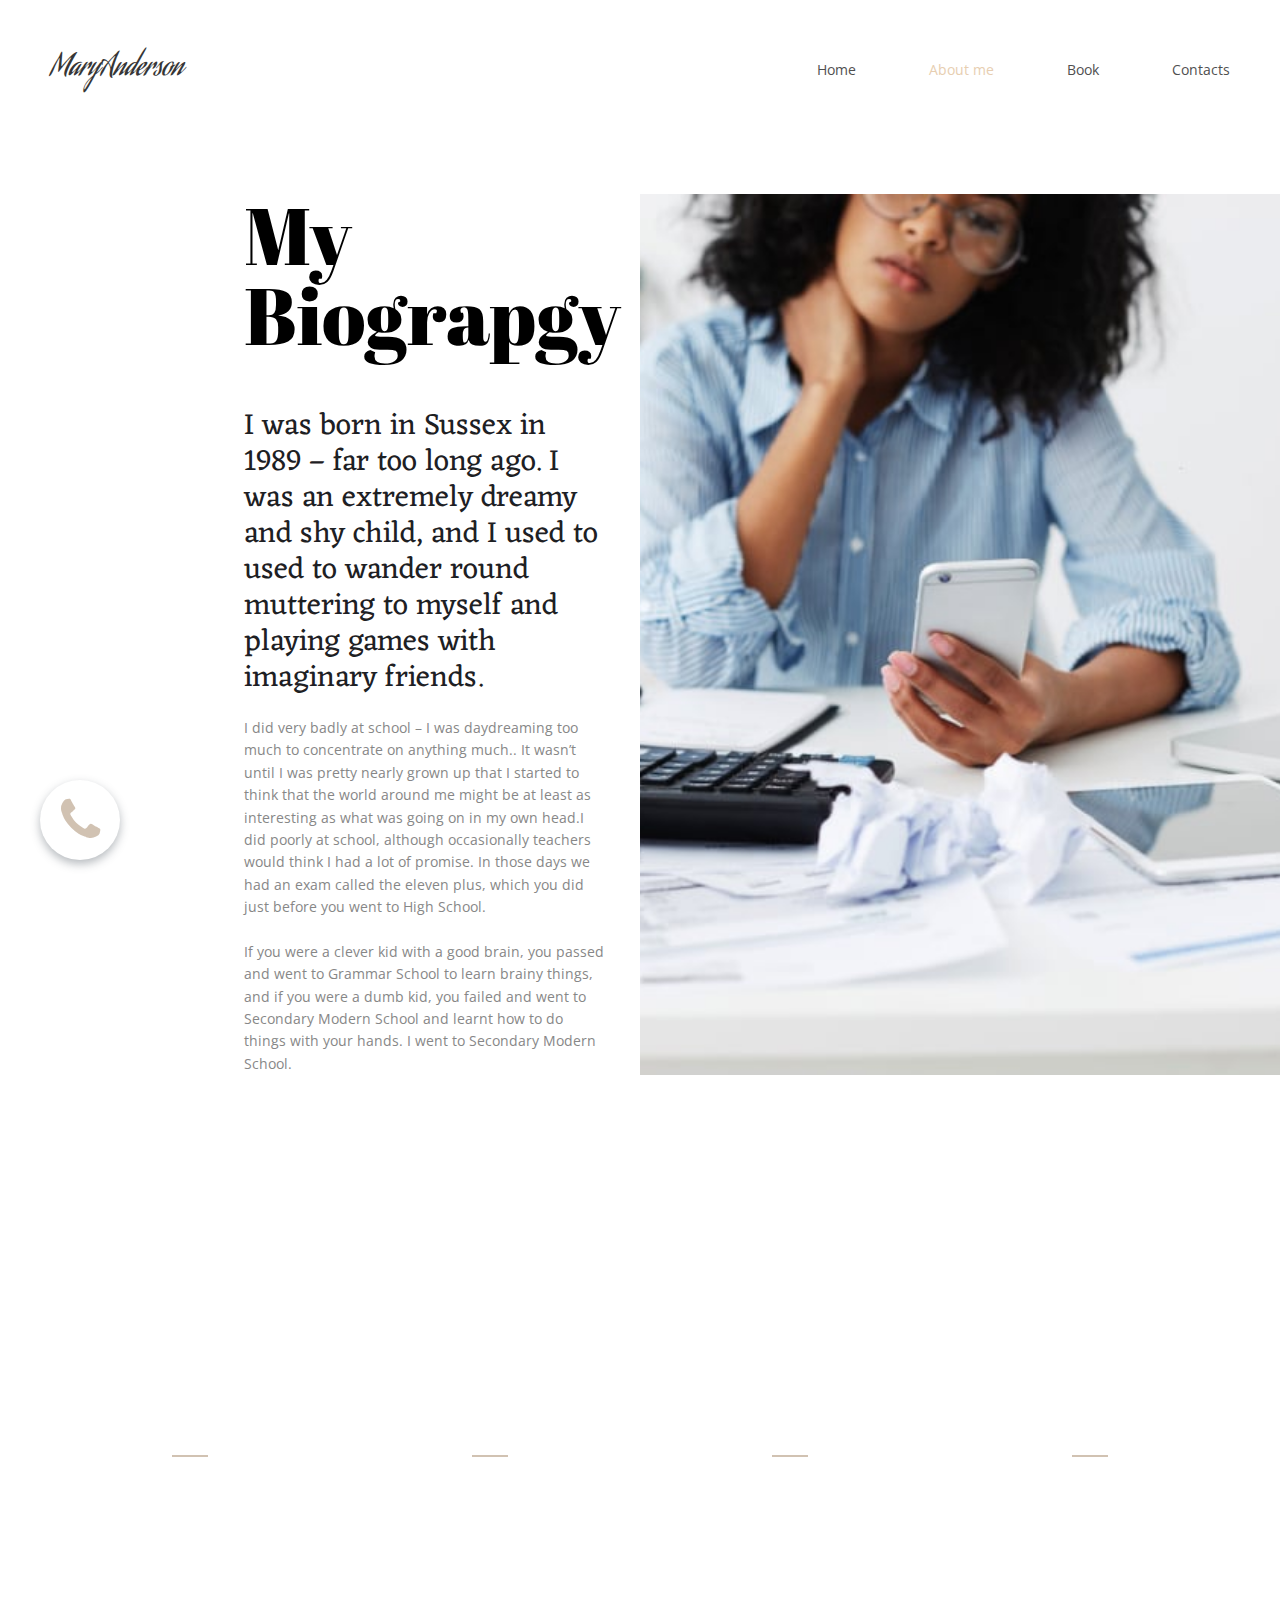
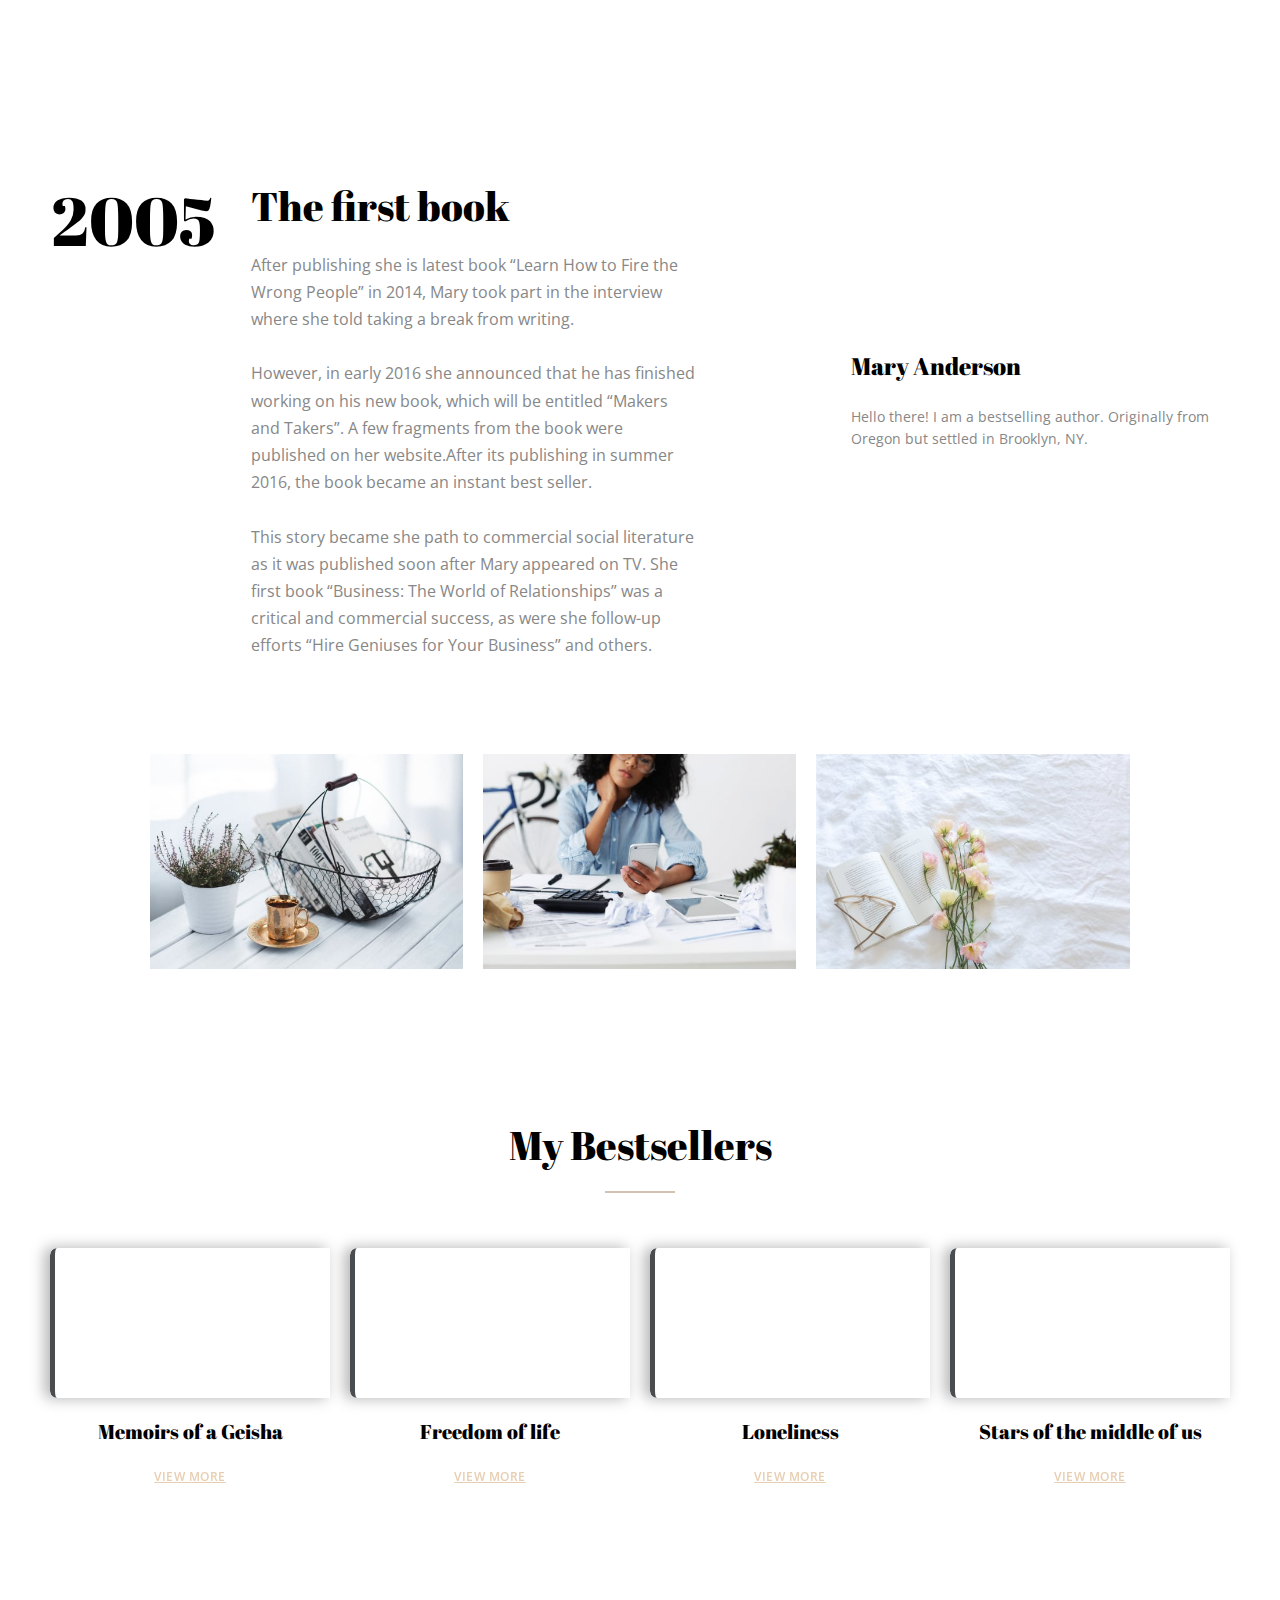
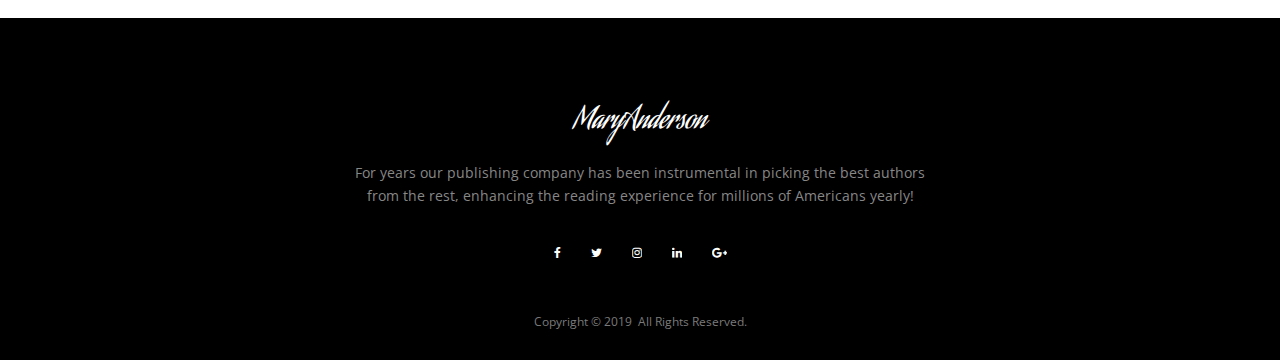
==== about-me.html @ b08235ab "chore: first commit" ====
<!DOCTYPE html>
<html lang="en" data-ng-app="website">

<head>


    <meta charset="utf-8">
    <title>About me</title>
    <link rel="SHORTCUT ICON" href="assets/images/favicon.ico" type="image/vnd.microsoft.icon">


    <link rel="canonical" href="https://template65305.motopreview.com/about-me/">
    <meta property="og:title" content="About me">
    <meta property="og:url" content="https://template65305.motopreview.com/about-me/">
    <meta property="og:type" content="website">
    <meta http-equiv="X-UA-Compatible" content="IE=Edge">
    <meta name="viewport" content="width=device-width, initial-scale=1.0">




    <link rel="preload" as="font" type="font/woff2" crossorigin href="assets/fonts/fontawesome-webfont.woff2?v=4.7.0">
    <link rel=" stylesheet " href="assets/css/assets.min.css ">
    <style>
        @import url(assets/css/css.css);
    </style>
    <link rel="stylesheet " href="assets/css/styles.css " id="moto-website-style ">










</head>

<body class="moto-background moto-website_live ">






    <div class="page ">

        <header id="section-header " class="header moto-section " data-widget="section " data-container="section ">
            <div class="moto-widget moto-widget-block moto-spacing-top-auto moto-spacing-right-auto moto-spacing-bottom-auto moto-spacing-left-auto " data-widget="block " data-spacing="aaaa " style data-draggable-disabled>

                <div class="container-fluid ">
                    <div class="row ">
                        <div class="moto-cell col-sm-12 " data-container="container ">

                            <div data-widget-id="wid_1514903983_ksogje6xp " class="moto-widget moto-widget-spacer moto-preset-default moto-spacing-top-small moto-spacing-right-auto moto-spacing-bottom-auto moto-spacing-left-auto " data-widget="spacer
        " data-preset="default " data-spacing="saaa " data-visible-on="mobile-v ">
                                <div class="moto-widget-spacer-block " style="height:10px "></div>
                            </div>
                            <div class="moto-widget moto-widget-container moto-container_header_5a4b99577 " data-widget="container " data-container="container " data-css-name="moto-container_header_5a4b99577 " data-moto-sticky="{ } ">


                                <div class="moto-widget moto-widget-row row-fixed moto-justify-content_center moto-spacing-top-small moto-spacing-right-auto moto-spacing-bottom-small moto-spacing-left-auto " data-grid-type="sm " data-widget="row
        " data-spacing="sasa " style data-draggable-disabled>

                                    <div class="container-fluid ">
                                        <div class="row " data-container="container ">


                                            <div class="moto-widget moto-widget-row__column moto-cell col-sm-3 moto-spacing-top-auto moto-spacing-right-auto moto-spacing-bottom-auto moto-spacing-left-auto " style data-widget="row.column
        " data-container="container " data-spacing="aaaa ">

                                                <div class="moto-widget moto-widget-text moto-preset-default moto-spacing-top-auto moto-spacing-right-auto moto-spacing-bottom-auto moto-spacing-left-auto " data-widget="text " data-preset="default
        " data-spacing="aaaa " data-animation data-draggable-disabled>
                                                    <div class="moto-widget-text-content moto-widget-text-editable ">
                                                        <p class="moto-text_system_1 "><a href="index.html " data-action="page " data-id="1 " class="moto-link ">MaryAnderson</a></p>
                                                    </div>
                                                </div>
                                            </div>
                                            <div class="moto-widget moto-widget-row__column moto-cell col-sm-9 moto-spacing-top-auto moto-spacing-right-auto moto-spacing-bottom-auto moto-spacing-left-auto " style data-widget="row.column
        " data-container="container " data-spacing="aaaa ">

                                                <div data-widget-id="wid_1514887620_1k9qmtarx " class="moto-widget moto-widget-menu moto-preset-default moto-align-right moto-align-center_mobile-h moto-spacing-top-auto moto-spacing-right-auto moto-spacing-bottom-auto
        moto-spacing-left-auto " data-preset="default " data-widget="menu ">
                                                    <a href="# " class="moto-widget-menu-toggle-btn "><i class="moto-widget-menu-toggle-btn-icon fa fa-bars "></i></a>
                                                    <ul class="moto-widget-menu-list moto-widget-menu-list_horizontal ">
                                                        <li class="moto-widget-menu-item ">
                                                            <a href="index.html " data-action="page " class="moto-widget-menu-link moto-widget-menu-link-level-1 moto-link ">Home</a>
                                                        </li>
                                                        <li class="moto-widget-menu-item moto-widget-menu-item-has-submenu ">
                                                            <a href="about-me.html " data-action="page " class="moto-widget-menu-link moto-widget-menu-link-level-1 moto-widget-menu-link-submenu moto-widget-menu-link-active moto-link
        ">About me<span class="fa moto-widget-menu-link-arrow "></span></a>
                                                        </li>
                                                        <li class="moto-widget-menu-item ">
                                                            <a href="book.html " data-action="page " class="moto-widget-menu-link moto-widget-menu-link-level-1 moto-link ">Book</a>
                                                        </li>
                                                        <li class="moto-widget-menu-item ">
                                                            <a href="contacts.html " data-action="page " class="moto-widget-menu-link moto-widget-menu-link-level-1 moto-link ">Contacts</a>
                                                        </li>
                                                    </ul>
                                                </div>
                                            </div>



                                        </div>
                                    </div>
                                </div>
                            </div>
                            <div data-widget-id="wid_1514918914_13rs9fc9o " class="moto-widget moto-widget-spacer moto-preset-default moto-spacing-top-small moto-spacing-right-auto moto-spacing-bottom-auto moto-spacing-left-auto " data-widget="spacer
        " data-preset="default " data-spacing="saaa " data-visible-on="mobile-v ">
                                <div class="moto-widget-spacer-block " style="height:10px "></div>
                            </div>
                        </div>
                    </div>
                </div>
            </div>
        </header>

        <section id="section-content " class="content page-10 moto-section " data-widget="section " data-container="section ">
            <div class="moto-widget moto-widget-block moto-spacing-top-medium moto-spacing-right-auto moto-spacing-bottom-large moto-spacing-left-auto " data-widget="block " data-spacing="mala " style data-bg-position="left top ">

                <div class="container-fluid ">
                    <div class="row ">
                        <div class="moto-cell col-sm-12 " data-container="container ">

                            <div class="moto-widget moto-widget-row moto-spacing-top-auto moto-spacing-right-auto moto-spacing-bottom-auto moto-spacing-left-auto " data-grid-type="sm " data-widget="row " data-spacing="aaaa " style data-bg-position="left
        top ">

                                <div class="container-fluid ">
                                    <div class="row " data-container="container ">


                                        <div class="moto-widget moto-widget-row__column moto-cell col-sm-2 moto-spacing-top-auto moto-spacing-right-auto moto-spacing-bottom-auto moto-spacing-left-auto " style data-widget="row.column
        " data-container="container " data-spacing="aaaa " data-bg-position="left top ">

                                        </div>
                                        <div class="moto-widget moto-widget-row__column moto-cell col-sm-4 moto-spacing-top-auto moto-spacing-right-auto moto-spacing-bottom-auto moto-spacing-left-auto " style data-widget="row.column
        " data-container="container " data-spacing="aaaa " data-bg-position="left top ">

                                            <div class="moto-widget moto-widget-text moto-preset-default moto-spacing-top-auto moto-spacing-right-auto moto-spacing-bottom-medium moto-spacing-left-small " data-widget="text " data-preset="default
        " data-spacing="aams " data-animation>
                                                <div class="moto-widget-text-content moto-widget-text-editable ">
                                                    <h1 class="moto-text_system_5 ">My Biograpgy</h1>
                                                </div>
                                            </div>
                                            <div class="moto-widget moto-widget-text moto-preset-default moto-spacing-top-auto moto-spacing-right-small moto-spacing-bottom-auto moto-spacing-left-small " data-widget="text " data-preset="default
        " data-spacing="asas " data-animation>
                                                <div class="moto-widget-text-content moto-widget-text-editable ">
                                                    <p class="moto-text_system_13 ">I was born in Sussex in 1989 – far too long ago. I was an extremely dreamy and shy child, and I used to used to wander round muttering to myself and playing games with imaginary friends.&nbsp;<br></p>
                                                </div>
                                            </div>
                                            <div class="moto-widget moto-widget-text moto-preset-default moto-spacing-top-small moto-spacing-right-small moto-spacing-bottom-auto moto-spacing-left-small " data-widget="text " data-preset="default
        " data-spacing="ssas " data-animation>
                                                <div class="moto-widget-text-content moto-widget-text-editable ">
                                                    <p class="moto-text_normal ">I did very badly at school – I was daydreaming too much to concentrate on anything much.. It wasn’t until I was pretty nearly grown up that I started to think that the world around me might be at least
                                                        as interesting as what was going on in my own head.I did poorly at school, although occasionally teachers would think I had a lot of promise.&nbsp;In those days we had an exam called the eleven plus,
                                                        which you did just before you went to High School.</p>
                                                    <p class="moto-text_normal "><br></p>
                                                    <p class="moto-text_normal ">If you were a clever kid with a good brain, you passed and went to Grammar School to learn brainy things, and if you were a dumb kid, you failed and went to Secondary Modern School and learnt how to
                                                        do things with your hands. I went to Secondary Modern School.<br></p>
                                                </div>
                                            </div>
                                        </div>
                                        <div class="moto-widget moto-widget-row__column moto-cell col-sm-6 moto-spacing-top-auto moto-spacing-right-auto moto-spacing-bottom-auto moto-spacing-left-auto " style="background-image:url(assets/images/mt-1302-about-img01.jpg);background-position:top;background-repeat:no-repeat;background-size:cover; "
                                            data-widget="row.column " data-container="container " data-spacing="aaaa " data-bg-image="2018/01/mt-1302-about-img01.jpg " data-bg-position="top ">

                                            <div data-widget-id="wid_1514904857_fjcwfet4a " class="moto-widget moto-widget-spacer moto-preset-default moto-spacing-top-auto moto-spacing-right-auto moto-spacing-bottom-auto moto-spacing-left-auto
        " data-widget="spacer " data-preset="default " data-spacing="aaaa " data-visible-on="mobile-v ">
                                                <div class="moto-widget-spacer-block " style="height:300px "></div>
                                            </div>
                                        </div>



                                    </div>
                                </div>
                            </div>
                        </div>
                    </div>
                </div>
            </div>
            <div class="moto-widget moto-widget-block moto-background-fixed moto-spacing-top-large moto-spacing-right-auto moto-spacing-bottom-large moto-spacing-left-auto " data-widget="block " data-spacing="lala " style="background-image:url(assets/images/mt-1302-content-bg04.jpg);background-position:left
        top;background-repeat:no-repeat;background-size:cover; " data-bg-image="2018/01/mt-1302-content-bg04.jpg " data-bg-position="left top ">

                <div class="container-fluid ">
                    <div class="row ">
                        <div class="moto-cell col-sm-12 " data-container="container ">


                            <div class="moto-widget moto-widget-row row-fixed moto-spacing-top-auto moto-spacing-right-auto moto-spacing-bottom-auto moto-spacing-left-auto " data-grid-type="sm " data-widget="row " data-spacing="aaaa
        " style data-bg-position="left top ">

                                <div class="container-fluid ">
                                    <div class="row " data-container="container ">


                                        <div class="moto-widget moto-widget-row__column moto-cell col-sm-3 moto-spacing-top-auto moto-spacing-right-auto moto-spacing-bottom-auto moto-spacing-left-auto " style data-widget="row.column
        " data-container="container " data-spacing="aaaa " data-bg-position="left top ">


                                            <div class="moto-widget moto-widget-text moto-preset-default moto-spacing-top-small moto-spacing-right-auto moto-spacing-bottom-auto moto-spacing-left-auto " data-widget="text " data-preset="default
        " data-spacing="saaa " data-animation>
                                                <div class="moto-widget-text-content moto-widget-text-editable ">
                                                    <p class="moto-text_system_5 " style="text-align: center; "><span class="moto-color5_5 ">736</span></p>
                                                </div>
                                            </div>



                                            <div data-widget-id="wid_1514918041_t5yhugwy8 " class="moto-widget moto-widget-divider moto-preset-default moto-align-center moto-spacing-top-small moto-spacing-right-auto moto-spacing-bottom-small moto-spacing-left-auto
        " data-widget="divider_horizontal " data-preset="default ">
                                                <hr class="moto-widget-divider-line " style="max-width:100%;width:13%; ">
                                            </div>



                                            <div class="moto-widget moto-widget-text moto-preset-default moto-spacing-top-auto moto-spacing-right-auto moto-spacing-bottom-small moto-spacing-left-auto " data-widget="text " data-preset="default
        " data-spacing="aasa " data-animation>
                                                <div class="moto-widget-text-content moto-widget-text-editable ">
                                                    <p class="moto-text_normal " style="text-align: center; "><span class="moto-color5_5 ">Total Pages</span></p>
                                                </div>
                                            </div>


                                        </div>




                                        <div class="moto-widget moto-widget-row__column moto-cell col-sm-3 moto-spacing-top-auto moto-spacing-right-auto moto-spacing-bottom-auto moto-spacing-left-auto " style data-widget="row.column
        " data-container="container " data-spacing="aaaa " data-bg-position="left top ">


                                            <div class="moto-widget moto-widget-text moto-preset-default moto-spacing-top-small moto-spacing-right-auto moto-spacing-bottom-auto moto-spacing-left-auto " data-widget="text " data-preset="default
        " data-spacing="saaa " data-animation>
                                                <div class="moto-widget-text-content moto-widget-text-editable ">
                                                    <p class="moto-text_system_5 " style="text-align: center; "><span class="moto-color5_5 "></span><span class="moto-color5_5 ">1,5m</span><span class="moto-color5_5 "></span></p>
                                                </div>
                                            </div>



                                            <div data-widget-id="wid_1514918041_fknfuf2mb " class="moto-widget moto-widget-divider moto-preset-default moto-align-center moto-spacing-top-small moto-spacing-right-auto moto-spacing-bottom-small moto-spacing-left-auto
        " data-widget="divider_horizontal " data-preset="default ">
                                                <hr class="moto-widget-divider-line " style="max-width:100%;width:13%; ">
                                            </div>



                                            <div class="moto-widget moto-widget-text moto-preset-default moto-spacing-top-auto moto-spacing-right-auto moto-spacing-bottom-small moto-spacing-left-auto " data-widget="text " data-preset="default
        " data-spacing="aasa " data-animation>
                                                <div class="moto-widget-text-content moto-widget-text-editable ">
                                                    <p class="moto-text_normal " style="text-align: center; "><span class="moto-color5_5 "></span><span class="moto-color5_5 ">Active Readers</span><span class="moto-color5_5 "></span></p>
                                                </div>
                                            </div>


                                        </div>




                                        <div class="moto-widget moto-widget-row__column moto-cell col-sm-3 moto-spacing-top-auto moto-spacing-right-auto moto-spacing-bottom-auto moto-spacing-left-auto " style data-widget="row.column
        " data-container="container " data-spacing="aaaa " data-bg-position="left top ">


                                            <div class="moto-widget moto-widget-text moto-preset-default moto-spacing-top-small moto-spacing-right-auto moto-spacing-bottom-auto moto-spacing-left-auto " data-widget="text " data-preset="default
        " data-spacing="saaa " data-animation>
                                                <div class="moto-widget-text-content moto-widget-text-editable ">
                                                    <p class="moto-text_system_5 " style="text-align: center; "><span class="moto-color5_5 "></span><span class="moto-color5_5 ">41k</span><span class="moto-color5_5 "></span></p>
                                                </div>
                                            </div>



                                            <div data-widget-id="wid_1514918041_c1r2b3ozv " class="moto-widget moto-widget-divider moto-preset-default moto-align-center moto-spacing-top-small moto-spacing-right-auto moto-spacing-bottom-small moto-spacing-left-auto
        " data-widget="divider_horizontal " data-preset="default ">
                                                <hr class="moto-widget-divider-line " style="max-width:100%;width:13%; ">
                                            </div>



                                            <div class="moto-widget moto-widget-text moto-preset-default moto-spacing-top-auto moto-spacing-right-auto moto-spacing-bottom-small moto-spacing-left-auto " data-widget="text " data-preset="default
        " data-spacing="aasa " data-animation>
                                                <div class="moto-widget-text-content moto-widget-text-editable ">
                                                    <p class="moto-text_normal " style="text-align: center; "><span class="moto-color5_5 "></span><span class="moto-color5_5 ">Working Hours</span><span class="moto-color5_5 "></span></p>
                                                </div>
                                            </div>


                                        </div>




                                        <div class="moto-widget moto-widget-row__column moto-cell col-sm-3 moto-spacing-top-auto moto-spacing-right-auto moto-spacing-bottom-auto moto-spacing-left-auto " style data-widget="row.column
        " data-container="container " data-spacing="aaaa " data-bg-position="left top ">


                                            <div class="moto-widget moto-widget-text moto-preset-default moto-spacing-top-small moto-spacing-right-auto moto-spacing-bottom-auto moto-spacing-left-auto " data-widget="text " data-preset="default
        " data-spacing="saaa " data-animation>
                                                <div class="moto-widget-text-content moto-widget-text-editable ">
                                                    <p class="moto-text_system_5 " style="text-align: center; "><span class="moto-color5_5 "></span><span class="moto-color5_5 ">651</span><span class="moto-color5_5 "></span></p>
                                                </div>
                                            </div>



                                            <div data-widget-id="wid_1514918041_7ym3ncbky " class="moto-widget moto-widget-divider moto-preset-default moto-align-center moto-spacing-top-small moto-spacing-right-auto moto-spacing-bottom-small moto-spacing-left-auto
        " data-widget="divider_horizontal " data-preset="default ">
                                                <hr class="moto-widget-divider-line " style="max-width:100%;width:13%; ">
                                            </div>



                                            <div class="moto-widget moto-widget-text moto-preset-default moto-spacing-top-auto moto-spacing-right-auto moto-spacing-bottom-small moto-spacing-left-auto " data-widget="text " data-preset="default
        " data-spacing="aasa " data-animation>
                                                <div class="moto-widget-text-content moto-widget-text-editable ">
                                                    <p class="moto-text_normal " style="text-align: center; "><span class="moto-color5_5 "></span><span class="moto-color5_5 ">Tea Cups</span><span class="moto-color5_5 "></span></p>
                                                </div>
                                            </div>


                                        </div>



                                    </div>
                                </div>
                            </div>


                        </div>
                    </div>
                </div>
            </div>
            <div class="moto-widget moto-widget-block moto-spacing-top-large moto-spacing-right-auto moto-spacing-bottom-medium moto-spacing-left-auto " data-widget="block " data-spacing="lama " style data-bg-position="left top ">

                <div class="container-fluid ">
                    <div class="row ">
                        <div class="moto-cell col-sm-12 " data-container="container ">

                            <div class="moto-widget moto-widget-row row-fixed moto-spacing-top-auto moto-spacing-right-auto moto-spacing-bottom-auto moto-spacing-left-auto " data-grid-type="sm " data-widget="row " data-spacing="aaaa
        " style data-bg-position="left top ">

                                <div class="container-fluid ">
                                    <div class="row " data-container="container ">


                                        <div class="moto-widget moto-widget-row__column moto-cell col-sm-2 moto-spacing-top-auto moto-spacing-right-auto moto-spacing-bottom-auto moto-spacing-left-auto " style data-widget="row.column
        " data-container="container " data-spacing="aaaa " data-bg-position="left top ">

                                            <div class="moto-widget moto-widget-text moto-preset-default moto-spacing-top-auto moto-spacing-right-auto moto-spacing-bottom-small moto-spacing-left-auto " data-widget="text " data-preset="default
        " data-spacing="aasa " data-animation>
                                                <div class="moto-widget-text-content moto-widget-text-editable ">
                                                    <p class="moto-text_186 ">2005</p>
                                                </div>
                                            </div>
                                        </div>
                                        <div class="moto-widget moto-widget-row__column moto-cell col-sm-6 moto-spacing-top-auto moto-spacing-right-auto moto-spacing-bottom-auto moto-spacing-left-auto " style data-widget="row.column
        " data-container="container " data-spacing="aaaa " data-bg-position="left top ">

                                            <div class="moto-widget moto-widget-text moto-preset-default moto-spacing-top-auto moto-spacing-right-auto moto-spacing-bottom-small moto-spacing-left-auto " data-widget="text " data-preset="default
        " data-spacing="aasa " data-animation>
                                                <div class="moto-widget-text-content moto-widget-text-editable ">
                                                    <h2 class="moto-text_system_8 ">The first book</h2>
                                                </div>
                                            </div>
                                            <div class="moto-widget moto-widget-text moto-preset-default moto-spacing-top-auto moto-spacing-right-large moto-spacing-bottom-small moto-spacing-left-auto " data-widget="text " data-preset="default
        " data-spacing="alsa " data-animation>
                                                <div class="moto-widget-text-content moto-widget-text-editable ">
                                                    <p class="moto-text_206 ">After publishing she is latest book “Learn How to Fire the Wrong People” in 2014, Mary took part in the interview where she told taking a break from writing.</p>
                                                    <p class="moto-text_206 "><br></p>
                                                    <p class="moto-text_206 ">However, in early 2016 she announced that he has finished working on his new book, which will be entitled “Makers and Takers”. A few fragments from the book were published on her website.After its publishing
                                                        in summer 2016, the book became an instant best seller.</p>
                                                    <p class="moto-text_206 "><br></p>
                                                    <p class="moto-text_206 ">This story became she path to commercial social literature as it was published soon after Mary appeared on TV. She first book “Business: The World of Relationships” was a critical and commercial success,
                                                        as were she follow-up efforts “Hire Geniuses for Your Business” and others.</p>
                                                </div>
                                            </div>
                                        </div>
                                        <div class="moto-widget moto-widget-row__column moto-cell col-sm-4 moto-spacing-top-auto moto-spacing-right-auto moto-spacing-bottom-auto moto-spacing-left-auto " style data-widget="row.column
        " data-container="container " data-spacing="aaaa " data-bg-position="left top ">

                                            <div data-widget-id="wid_1514912394_0bcpn99qb " class="moto-widget moto-widget-image moto-widget_with-deferred-content moto-preset-default moto-align-right moto-align-center_mobile-h moto-spacing-top-auto
        moto-spacing-right-auto moto-spacing-bottom-small moto-spacing-left-auto " data-widget="image ">
                                                <span class="moto-widget-image-link ">
                <img data-src="assets/images/mt-1302-about-img02.jpg " src="data:image/svg+xml,%3Csvg xmlns=&#x27;http://www.w3.org/2000/svg&#x27; viewBox=&#x27;0 0 &#x27;%3E%3C/svg%3E " class="moto-widget-image-picture moto-widget-deferred-content
        lazyload " data-id="145 " title alt>
            </span>
                                            </div>
                                            <div class="moto-widget moto-widget-text moto-preset-default moto-spacing-top-auto moto-spacing-right-auto moto-spacing-bottom-auto moto-spacing-left-auto " data-widget="text " data-preset="default
        " data-spacing="aaaa " data-animation data-draggable-disabled>
                                                <div class="moto-widget-text-content moto-widget-text-editable ">
                                                    <p class="moto-text_system_12 ">Mary Anderson</p>
                                                    <p class="moto-text_normal "><br></p>
                                                    <p class="moto-text_normal ">Hello there! I am a bestselling author. Originally from Oregon but settled in Brooklyn, NY.</p>
                                                </div>
                                            </div>
                                        </div>



                                    </div>
                                </div>
                            </div>
                        </div>
                    </div>
                </div>
            </div>
            <div class="moto-widget moto-widget-block moto-spacing-top-auto moto-spacing-right-auto moto-spacing-bottom-auto moto-spacing-left-auto " data-widget="block " data-spacing="aaaa " style data-bg-position="left top ">

                <div class="container-fluid ">
                    <div class="row ">
                        <div class="moto-cell col-sm-12 " data-container="container ">

                            <div data-widget-id="wid_1514916191_vs0sfrsk2 " class="moto-widget moto-widget-grid-gallery moto-preset-default moto-spacing-top-auto moto-spacing-right-large moto-spacing-bottom-auto moto-spacing-left-large
        " data-widget="grid_gallery " data-preset="default " data-spacing="alal ">
                                <div class="moto-widget-grid-gallery-items " data-moto-grid-gallery-options="{&quot;rowHeight&quot;:120,&quot;fixedHeight&quot;:false,&quot;margins&quot;:20,&quot;lastRow&quot;:&quot;justify&quot;,&quot;showCaptions&quot;:true,&quot;enableLightbox&quot;:true,&quot;showCounter&quot;:true} "
                                    data-moto-init-lightbox-gallery data-lightbox-gallery-show-counter>
                                    <a href="assets/images/mt-1302-gallery-img01-bg.jpg " data-action="lightbox " data-moto-lightbox-item data-moto-lightbox-link class="moto-widget-grid-gallery-item ">
                                        <img src="assets/images/mt-1302-gallery-img01.jpg " alt="mt-1302-gallery-img01.jpg " class="moto-widget-grid-gallery-image moto-link ">
                                        <div class="caption caption_text caption-empty " data-moto-lightbox-caption>
                                            <p></p>
                                        </div>
                                    </a>
                                    <a href="assets/images/mt-1302-gallery-img02-bg.jpg " data-action="lightbox " data-moto-lightbox-item data-moto-lightbox-link class="moto-widget-grid-gallery-item ">
                                        <img src="assets/images/mt-1302-gallery-img02.jpg " alt="mt-1302-gallery-img02.jpg " class="moto-widget-grid-gallery-image moto-link ">
                                        <div class="caption caption_text caption-empty " data-moto-lightbox-caption>
                                            <p></p>
                                        </div>
                                    </a>
                                    <a href="assets/images/mt-1302-gallery-img03-bg.jpg " data-action="lightbox " data-moto-lightbox-item data-moto-lightbox-link class="moto-widget-grid-gallery-item ">
                                        <img src="assets/images/mt-1302-gallery-img03.jpg " alt="mt-1302-gallery-img03.jpg " class="moto-widget-grid-gallery-image moto-link ">
                                        <div class="caption caption_text caption-empty " data-moto-lightbox-caption>
                                            <p></p>
                                        </div>
                                    </a>
                                </div>
                            </div>
                        </div>
                    </div>
                </div>
            </div>
            <div class="moto-widget moto-widget-block moto-spacing-top-large moto-spacing-right-auto moto-spacing-bottom-large moto-spacing-left-auto " data-widget="block " data-spacing="lala " style data-bg-position="left top " data-draggable-disabled>

                <div class="container-fluid ">
                    <div class="row ">
                        <div class="moto-cell col-sm-12 " data-container="container ">


                            <div class="moto-widget moto-widget-row row-fixed moto-spacing-top-auto moto-spacing-right-auto moto-spacing-bottom-auto moto-spacing-left-auto " data-grid-type="sm " data-widget="row " data-spacing="aaaa
        " style data-bg-position="left top " data-draggable-disabled>

                                <div class="container-fluid ">
                                    <div class="row " data-container="container ">


                                        <div class="moto-widget moto-widget-row__column moto-cell col-sm-12 moto-spacing-top-auto moto-spacing-right-auto moto-spacing-bottom-auto moto-spacing-left-auto " style data-widget="row.column
        " data-container="container " data-spacing="aaaa " data-bg-position="left top ">


                                            <div class="moto-widget moto-widget-text moto-preset-default moto-spacing-top-auto moto-spacing-right-auto moto-spacing-bottom-auto moto-spacing-left-auto " data-widget="text " data-preset="default
        " data-spacing="aaaa " data-animation data-draggable-disabled>
                                                <div class="moto-widget-text-content moto-widget-text-editable ">
                                                    <h2 class="moto-text_system_8 " style="text-align: center; ">My Bestsellers</h2>
                                                </div>
                                            </div>



                                            <div data-widget-id="wid_1514916900_tm6xwjfx4 " class="moto-widget moto-widget-divider moto-preset-default moto-align-center moto-spacing-top-small moto-spacing-right-auto moto-spacing-bottom-zero moto-spacing-left-auto
        " data-widget="divider_horizontal " data-preset="default ">
                                                <hr class="moto-widget-divider-line " style="max-width:100%;width:6%; ">
                                            </div>



                                            <div class="moto-widget moto-widget-row moto-spacing-top-auto moto-spacing-right-auto moto-spacing-bottom-auto moto-spacing-left-auto " data-grid-type="sm " data-widget="row " data-spacing="aaaa
        " style data-bg-position="left top ">

                                                <div class="container-fluid ">
                                                    <div class="row " data-container="container ">


                                                        <div class="moto-widget moto-widget-row__column moto-cell col-sm-3 moto-spacing-top-auto moto-spacing-right-auto moto-spacing-bottom-auto moto-spacing-left-auto " style data-widget="row.column
        " data-container="container " data-spacing="aaaa " data-bg-position="left top ">


                                                            <div data-widget-id="wid_1514916900_omurarazk " class="moto-widget moto-widget-image moto-widget_with-deferred-content moto-preset-3 moto-align-center moto-spacing-top-medium moto-spacing-right-auto
        moto-spacing-bottom-small moto-spacing-left-auto " data-widget="image ">
                                                                <span class="moto-widget-image-link ">
                <img data-src="assets/images/mt-1302-home-img01.jpg " src="data:image/svg+xml,%3Csvg xmlns=&#x27;http://www.w3.org/2000/svg&#x27; viewBox=&#x27;0 0 &#x27;%3E%3C/svg%3E " class="moto-widget-image-picture moto-widget-deferred-content lazyload " data-id title alt>
            </span>
                                                            </div>



                                                            <div class="moto-widget moto-widget-text moto-preset-default moto-spacing-top-auto moto-spacing-right-auto moto-spacing-bottom-small moto-spacing-left-auto " data-widget="text
        " data-preset="default " data-spacing="aasa " data-animation>
                                                                <div class="moto-widget-text-content moto-widget-text-editable ">
                                                                    <p class="moto-text_system_9 " style="text-align: center; "><a href="# " target="_self " data-action="url " class="moto-link ">Memoirs of a Geisha</a><br></p>
                                                                </div>
                                                            </div>



                                                            <div data-widget-id="wid_1514916900_48aoc7j5j " class="moto-widget moto-widget-button moto-preset-5 moto-preset-provider-default moto-align-center moto-spacing-top-auto moto-spacing-right-auto
        moto-spacing-bottom-auto moto-spacing-left-auto " data-widget="button ">
                                                                <a href="/more/ " data-action="page " class="moto-widget-button-link moto-size-medium moto-link "><span class="fa moto-widget-theme-icon "></span> <span class="moto-widget-button-label ">VIEW MORE</span></a>
                                                            </div>


                                                        </div>




                                                        <div class="moto-widget moto-widget-row__column moto-cell col-sm-3 moto-spacing-top-auto moto-spacing-right-auto moto-spacing-bottom-auto moto-spacing-left-auto " style data-widget="row.column
        " data-container="container " data-spacing="aaaa " data-bg-position="left top ">


                                                            <div data-widget-id="wid_1514916900_iqulwybkt " class="moto-widget moto-widget-image moto-widget_with-deferred-content moto-preset-3 moto-align-center moto-spacing-top-medium moto-spacing-right-auto
        moto-spacing-bottom-small moto-spacing-left-auto " data-widget="image ">
                                                                <span class="moto-widget-image-link ">
                <img data-src="assets/images/mt-1302-home-img02.jpg " src="data:image/svg+xml,%3Csvg xmlns=&#x27;http://www.w3.org/2000/svg&#x27; viewBox=&#x27;0 0 &#x27;%3E%3C/svg%3E " class="moto-widget-image-picture moto-widget-deferred-content lazyload " data-id title alt>
            </span>
                                                            </div>



                                                            <div class="moto-widget moto-widget-text moto-preset-default moto-spacing-top-auto moto-spacing-right-auto moto-spacing-bottom-small moto-spacing-left-auto " data-widget="text
        " data-preset="default " data-spacing="aasa " data-animation>
                                                                <div class="moto-widget-text-content moto-widget-text-editable ">
                                                                    <p class="moto-text_system_9 " style="text-align: center; ">
                                                                        <a target="_self " data-action="url " class="moto-link " href="# "></a><a href="# " target="_self " data-action="url " class="moto-link ">Freedom of life​​​​​​​</a>
                                                                        <a target="_self " data-action="url " class="moto-link " href="# "></a>
                                                                    </p>
                                                                </div>
                                                            </div>



                                                            <div data-widget-id="wid_1514916900_oyw9k8tpm " class="moto-widget moto-widget-button moto-preset-5 moto-preset-provider-default moto-align-center moto-spacing-top-auto moto-spacing-right-auto
        moto-spacing-bottom-auto moto-spacing-left-auto " data-widget="button ">
                                                                <a href="/more/ " data-action="page " class="moto-widget-button-link moto-size-medium moto-link "><span class="fa moto-widget-theme-icon "></span> <span class="moto-widget-button-label ">VIEW MORE</span></a>
                                                            </div>


                                                        </div>




                                                        <div class="moto-widget moto-widget-row__column moto-cell col-sm-3 moto-spacing-top-auto moto-spacing-right-auto moto-spacing-bottom-auto moto-spacing-left-auto " style data-widget="row.column
        " data-container="container " data-spacing="aaaa " data-bg-position="left top ">


                                                            <div data-widget-id="wid_1514916900_ejdhf9b9n " class="moto-widget moto-widget-image moto-widget_with-deferred-content moto-preset-3 moto-align-center moto-spacing-top-medium moto-spacing-right-auto
        moto-spacing-bottom-small moto-spacing-left-auto " data-widget="image ">
                                                                <span class="moto-widget-image-link ">
                <img data-src="assets/images/mt-1302-home-img04.jpg " src="data:image/svg+xml,%3Csvg xmlns=&#x27;http://www.w3.org/2000/svg&#x27; viewBox=&#x27;0 0 &#x27;%3E%3C/svg%3E " class="moto-widget-image-picture moto-widget-deferred-content lazyload " data-id title alt>
            </span>
                                                            </div>



                                                            <div class="moto-widget moto-widget-text moto-preset-default moto-spacing-top-auto moto-spacing-right-auto moto-spacing-bottom-small moto-spacing-left-auto " data-widget="text
        " data-preset="default " data-spacing="aasa " data-animation>
                                                                <div class="moto-widget-text-content moto-widget-text-editable ">
                                                                    <p class="moto-text_system_9 " style="text-align: center; "><a href="# " target="_self " data-action="url " class="moto-link ">Loneliness</a></p>
                                                                </div>
                                                            </div>



                                                            <div data-widget-id="wid_1514916900_g4jk60tcm " class="moto-widget moto-widget-button moto-preset-5 moto-preset-provider-default moto-align-center moto-spacing-top-auto moto-spacing-right-auto
        moto-spacing-bottom-auto moto-spacing-left-auto " data-widget="button ">
                                                                <a href="/more/ " data-action="page " class="moto-widget-button-link moto-size-medium moto-link "><span class="fa moto-widget-theme-icon "></span> <span class="moto-widget-button-label ">VIEW MORE</span></a>
                                                            </div>


                                                        </div>




                                                        <div class="moto-widget moto-widget-row__column moto-cell col-sm-3 moto-spacing-top-auto moto-spacing-right-auto moto-spacing-bottom-auto moto-spacing-left-auto " style data-widget="row.column
        " data-container="container " data-spacing="aaaa " data-bg-position="left top ">


                                                            <div data-widget-id="wid_1514916900_wykcjqio2 " class="moto-widget moto-widget-image moto-widget_with-deferred-content moto-preset-3 moto-align-center moto-spacing-top-medium moto-spacing-right-auto
        moto-spacing-bottom-small moto-spacing-left-auto " data-widget="image ">
                                                                <span class="moto-widget-image-link ">
                <img data-src="assets/images/mt-1302-home-img03.jpg " src="data:image/svg+xml,%3Csvg xmlns=&#x27;http://www.w3.org/2000/svg&#x27; viewBox=&#x27;0 0 &#x27;%3E%3C/svg%3E " class="moto-widget-image-picture moto-widget-deferred-content lazyload " data-id title alt>
            </span>
                                                            </div>



                                                            <div class="moto-widget moto-widget-text moto-preset-default moto-spacing-top-auto moto-spacing-right-auto moto-spacing-bottom-small moto-spacing-left-auto " data-widget="text
        " data-preset="default " data-spacing="aasa " data-animation>
                                                                <div class="moto-widget-text-content moto-widget-text-editable ">
                                                                    <p class="moto-text_system_9 " style="text-align: center; "><a href="# " target="_self " data-action="url " class="moto-link ">Stars of the middle of us</a></p>
                                                                </div>
                                                            </div>



                                                            <div data-widget-id="wid_1514916900_74idootal " class="moto-widget moto-widget-button moto-preset-5 moto-preset-provider-default moto-align-center moto-spacing-top-auto moto-spacing-right-auto
        moto-spacing-bottom-auto moto-spacing-left-auto " data-widget="button ">
                                                                <a href="/more/ " data-action="page " class="moto-widget-button-link moto-size-medium moto-link "><span class="fa moto-widget-theme-icon "></span> <span class="moto-widget-button-label ">VIEW MORE</span></a>
                                                            </div>


                                                        </div>



                                                    </div>
                                                </div>
                                            </div>


                                        </div>



                                    </div>
                                </div>
                            </div>


                        </div>
                    </div>
                </div>
            </div>
        </section>
    </div>

    <footer id="section-footer " class="footer moto-section " data-widget="section " data-container="section " data-moto-sticky="{mode: 'smallHeight', direction: 'bottom', mobile: 0} ">
        <div class="moto-widget moto-widget-block moto-bg-color_custom1 moto-spacing-top-auto moto-spacing-right-auto moto-spacing-bottom-auto moto-spacing-left-auto " data-widget="block " data-spacing="aaaa " style data-bg-position="left top ">

            <div class="container-fluid ">
                <div class="row ">
                    <div class="moto-cell col-sm-12 " data-container="container ">

                        <div data-widget-id="wid_1514903255_umajjwga5 " class="moto-widget moto-widget-spacer moto-preset-default moto-spacing-top-small moto-spacing-right-auto moto-spacing-bottom-medium moto-spacing-left-auto " data-widget="spacer
        " data-preset="default " data-spacing="sama " data-visible-on="mobile-v ">
                            <div class="moto-widget-spacer-block " style="height:10px "></div>
                        </div>
                        <div class="moto-widget moto-widget-row row-fixed moto-spacing-top-auto moto-spacing-right-auto moto-spacing-bottom-small moto-spacing-left-auto " data-grid-type="sm " data-widget="row " data-spacing="aasa
        " style data-bg-position="left top ">

                            <div class="container-fluid ">
                                <div class="row " data-container="container ">


                                    <div class="moto-widget moto-widget-row__column moto-cell col-sm-3 moto-spacing-top-auto moto-spacing-right-auto moto-spacing-bottom-auto moto-spacing-left-auto " style data-widget="row.column " data-container="container
        " data-spacing="aaaa " data-bg-position="left top ">

                                    </div>
                                    <div class="moto-widget moto-widget-row__column moto-cell col-sm-6 moto-spacing-top-auto moto-spacing-right-auto moto-spacing-bottom-auto moto-spacing-left-auto " style data-widget="row.column " data-container="container
        " data-spacing="aaaa " data-bg-position="left top ">

                                        <div class="moto-widget moto-widget-text moto-preset-default moto-spacing-top-auto moto-spacing-right-auto moto-spacing-bottom-small moto-spacing-left-auto " data-widget="text " data-preset="default
        " data-spacing="aasa " data-animation>
                                            <div class="moto-widget-text-content moto-widget-text-editable ">
                                                <p class="moto-text_system_1 " style="text-align: center; "><span class="moto-color5_5 "></span><a href="index.html " data-action="page " data-id="1 " class="moto-link "><span class="moto-color5_5
        ">MaryAnderson</span></a><span class="moto-color5_5 "></span></p>
                                            </div>
                                        </div>
                                        <div class="moto-widget moto-widget-text moto-preset-default moto-spacing-top-auto moto-spacing-right-auto moto-spacing-bottom-auto moto-spacing-left-auto " data-widget="text " data-preset="default
        " data-spacing="aaaa " data-animation>
                                            <div class="moto-widget-text-content moto-widget-text-editable ">
                                                <p class="moto-text_normal " style="text-align: center; ">For years our publishing company has been instrumental in picking the best authors from the rest, enhancing the reading experience for millions of Americans yearly!</p>
                                            </div>
                                        </div>
                                    </div>
                                    <div class="moto-widget moto-widget-row__column moto-cell col-sm-3 moto-spacing-top-auto moto-spacing-right-auto moto-spacing-bottom-auto moto-spacing-left-auto " style data-widget="row.column " data-container="container
        " data-spacing="aaaa " data-bg-position="left top ">

                                    </div>



                                </div>
                            </div>
                        </div>
                        <div id="wid_1549008863_8befmo5x1 " data-widget-id="wid_1549008863_8befmo5x1 " class="moto-widget moto-widget-social-links-extended moto-preset-3 moto-align-center moto-spacing-top-small moto-spacing-right-auto moto-spacing-bottom-medium
        moto-spacing-left-auto " data-widget="social_links_extended " data-preset="3 ">
                            <ul class="moto-widget-social-links-extended__list ">
                                <li class="moto-widget-social-links-extended__item moto-widget-social-links-extended__item-1 ">
                                    <a href="# " class="moto-widget-social-links-extended__link " target="_self ">
                                        <span class="moto-widget-social-links-extended__icon fa ">&#xf09a;</span>
                                    </a>
                                </li>
                                <li class="moto-widget-social-links-extended__item moto-widget-social-links-extended__item-2 ">
                                    <a href="# " class="moto-widget-social-links-extended__link " target="_self ">
                                        <span class="moto-widget-social-links-extended__icon fa ">&#xf099;</span>
                                    </a>
                                </li>
                                <li class="moto-widget-social-links-extended__item moto-widget-social-links-extended__item-3 ">
                                    <a href="# " class="moto-widget-social-links-extended__link " target="_self ">
                                        <span class="moto-widget-social-links-extended__icon fa ">&#xf16d;</span>
                                    </a>
                                </li>
                                <li class="moto-widget-social-links-extended__item moto-widget-social-links-extended__item-4 ">
                                    <a href="# " class="moto-widget-social-links-extended__link " target="_self ">
                                        <span class="moto-widget-social-links-extended__icon fa ">&#xf0e1;</span>
                                    </a>
                                </li>
                                <li class="moto-widget-social-links-extended__item moto-widget-social-links-extended__item-5 ">
                                    <a href="# " class="moto-widget-social-links-extended__link " target="_self ">
                                        <span class="moto-widget-social-links-extended__icon fa ">&#xf0d5;</span>
                                    </a>
                                </li>
                            </ul>
                            <style type="text/css ">

                            </style>
                        </div>
                        <div class="moto-widget moto-widget-text moto-preset-default moto-spacing-top-auto moto-spacing-right-auto moto-spacing-bottom-auto moto-spacing-left-auto " data-widget="text " data-preset="default " data-spacing="aaaa " data-animation>
                            <div class="moto-widget-text-content moto-widget-text-editable ">
                                <p class="moto-text_system_14 " style="text-align: center; ">Copyright © 2019&nbsp;&nbsp;<a data-action="page " data-id="18 " class="moto-link " href="privacy.html">All Rights Reserved</a>.</p>
                            </div>
                        </div>
                        <div data-widget-id="wid_1514903271_rjcw7czxf " class="moto-widget moto-widget-spacer moto-preset-default moto-spacing-top-small moto-spacing-right-auto moto-spacing-bottom-auto moto-spacing-left-auto " data-widget="spacer
        " data-preset="default " data-spacing="saaa " data-visible-on="mobile-v ">
                            <div class="moto-widget-spacer-block " style="height:10px "></div>
                        </div>
                    </div>
                </div>
            </div>
        </div>
    </footer>



    <div data-moto-back-to-top-button class="moto-back-to-top-button ">
        <a ng-click="toTop($event) " class="moto-back-to-top-button-link ">
            <span class="moto-back-to-top-button-icon fa "></span>
        </a>
    </div>

    <div data-moto-widget-callback class="moto-widget-callback moto-widget-callback_closed moto-preset-default ">
        <div class="moto-widget-callback__wrapper ">
            <div class="moto-widget-callback__open-button moto-widget-callback__thumbnail-wrapper moto-widget-callback__thumbnail-wrapper_icon ">
                <div class="moto-widget-callback__overlay moto-widget-callback__overlay_open-button "></div>
                <div class="moto-widget-callback__thumbnail moto-widget-callback__thumbnail_icon fa fa-fw fa-phone "></div>

            </div>
            <div class="moto-widget-callback__body " style="display: none; ">
                <div class="moto-widget-callback__agent moto-widget-callback__thumbnail-wrapper moto-widget-callback__thumbnail-wrapper_icon ">
                    <div class="moto-widget-callback__thumbnail moto-widget-callback__thumbnail_icon fa fa-fw fa-user-circle-o "></div>

                </div>
                <div class="moto-widget-callback__description moto-widget-text ">
                    <p class="moto-text_system_7 " style="text-align: center; ">John Smith</p>
                    <p class="moto-text_normal " style="text-align: center; ">agent</p>
                    <p class="moto-text_system_9 " style="text-align: center; "><a class="moto-link " data-action="call " href="tel:+112233445566 "><span class="fa "></span> +112233445566</a></p>
                </div>
                <div class="moto-widget-callback__close-button fa fa-times "></div>
            </div>
        </div>
    </div>
    <script type="text/javascript " data-cfasync="false ">
        var websiteConfig = websiteConfig || {};
        websiteConfig.address = 'https://template65305.motopreview.com/';
        websiteConfig.relativeAddress = '/';
        websiteConfig.addressHash = '30ef02d0d2da449922950bf3066dec87';
        websiteConfig.apiUrl = '/api.php';
        websiteConfig.preferredLocale = 'en_US';
        websiteConfig.preferredLanguage = websiteConfig.preferredLocale.substring(0, 2);
        websiteConfig.back_to_top_button = {
            "topOffset ": 300,
            "animationTime ": 500,
            "type ": "theme "
        };
        websiteConfig.popup_preferences = {
            "loading_error_message ": "The content could not be loaded. "
        };
        websiteConfig.lazy_loading = {
            "enabled ": true
        };
        websiteConfig.cookie_notification = {
            "enabled": false,
            "content": "<p class=\"moto-text_normal\">This website uses cookies to ensure you get the best experience on our website.<\/p>",
            "content_hash": "6610aef7f7138423e25ee33c75f23279",
            "controls": {
                "visible": "close,accept",
                "accept": {
                    "label": "Got it",
                    "preset": "default",
                    "size": "medium",
                    "cookie_lifetime": 365
                }
            }
        };
    </script>
    <script src="assets/js/website.assets.min.js" type="text/javascript" data-cfasync="false"></script>
    <script type="text/javascript" data-cfasync="false">
        angular.module('website.plugins', []);
    </script>
    <script src="assets/js/website.min.js" type="text/javascript" data-cfasync="false"></script>
    <script type="text/javascript">
        $.fn.motoGoogleMap.setApiKey('AIzaSyCPbz3W389x_owB2TlrqPuMEYCTFVuRvMY');
    </script>



</body>

</html>
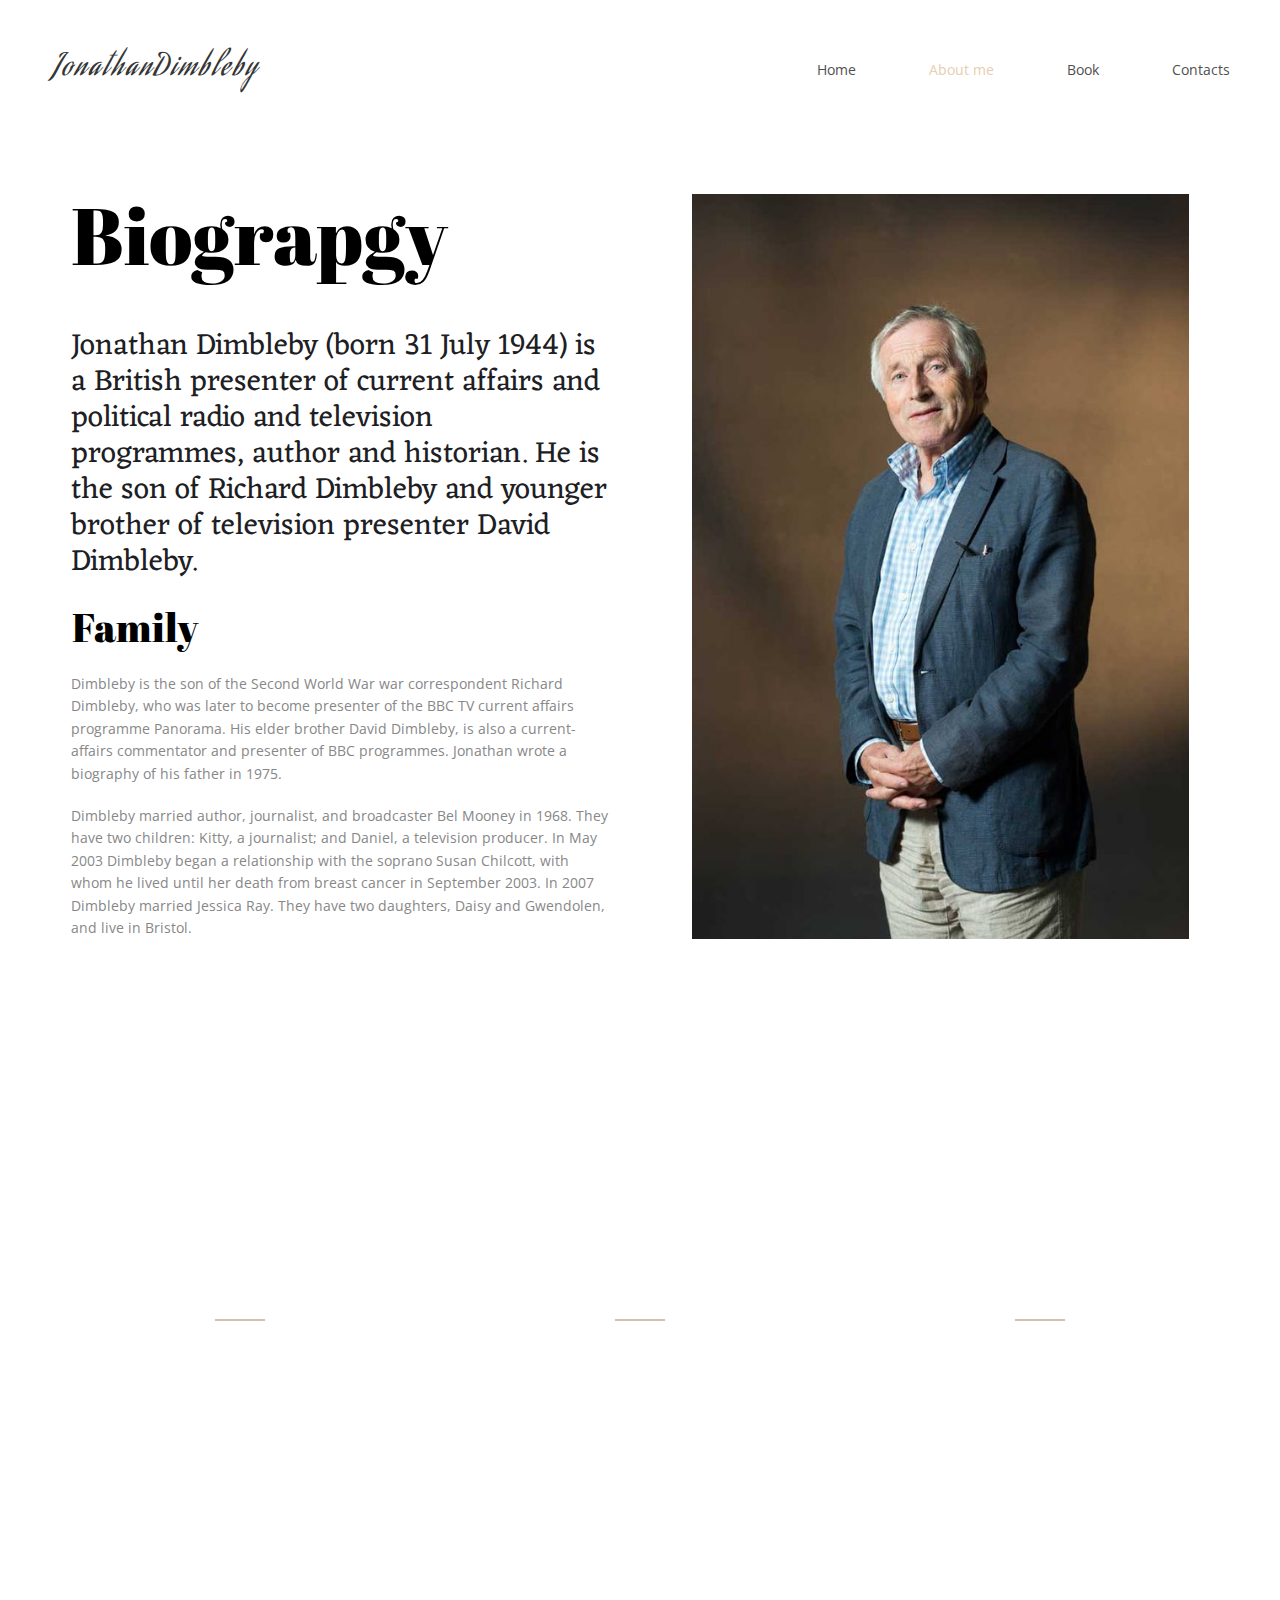
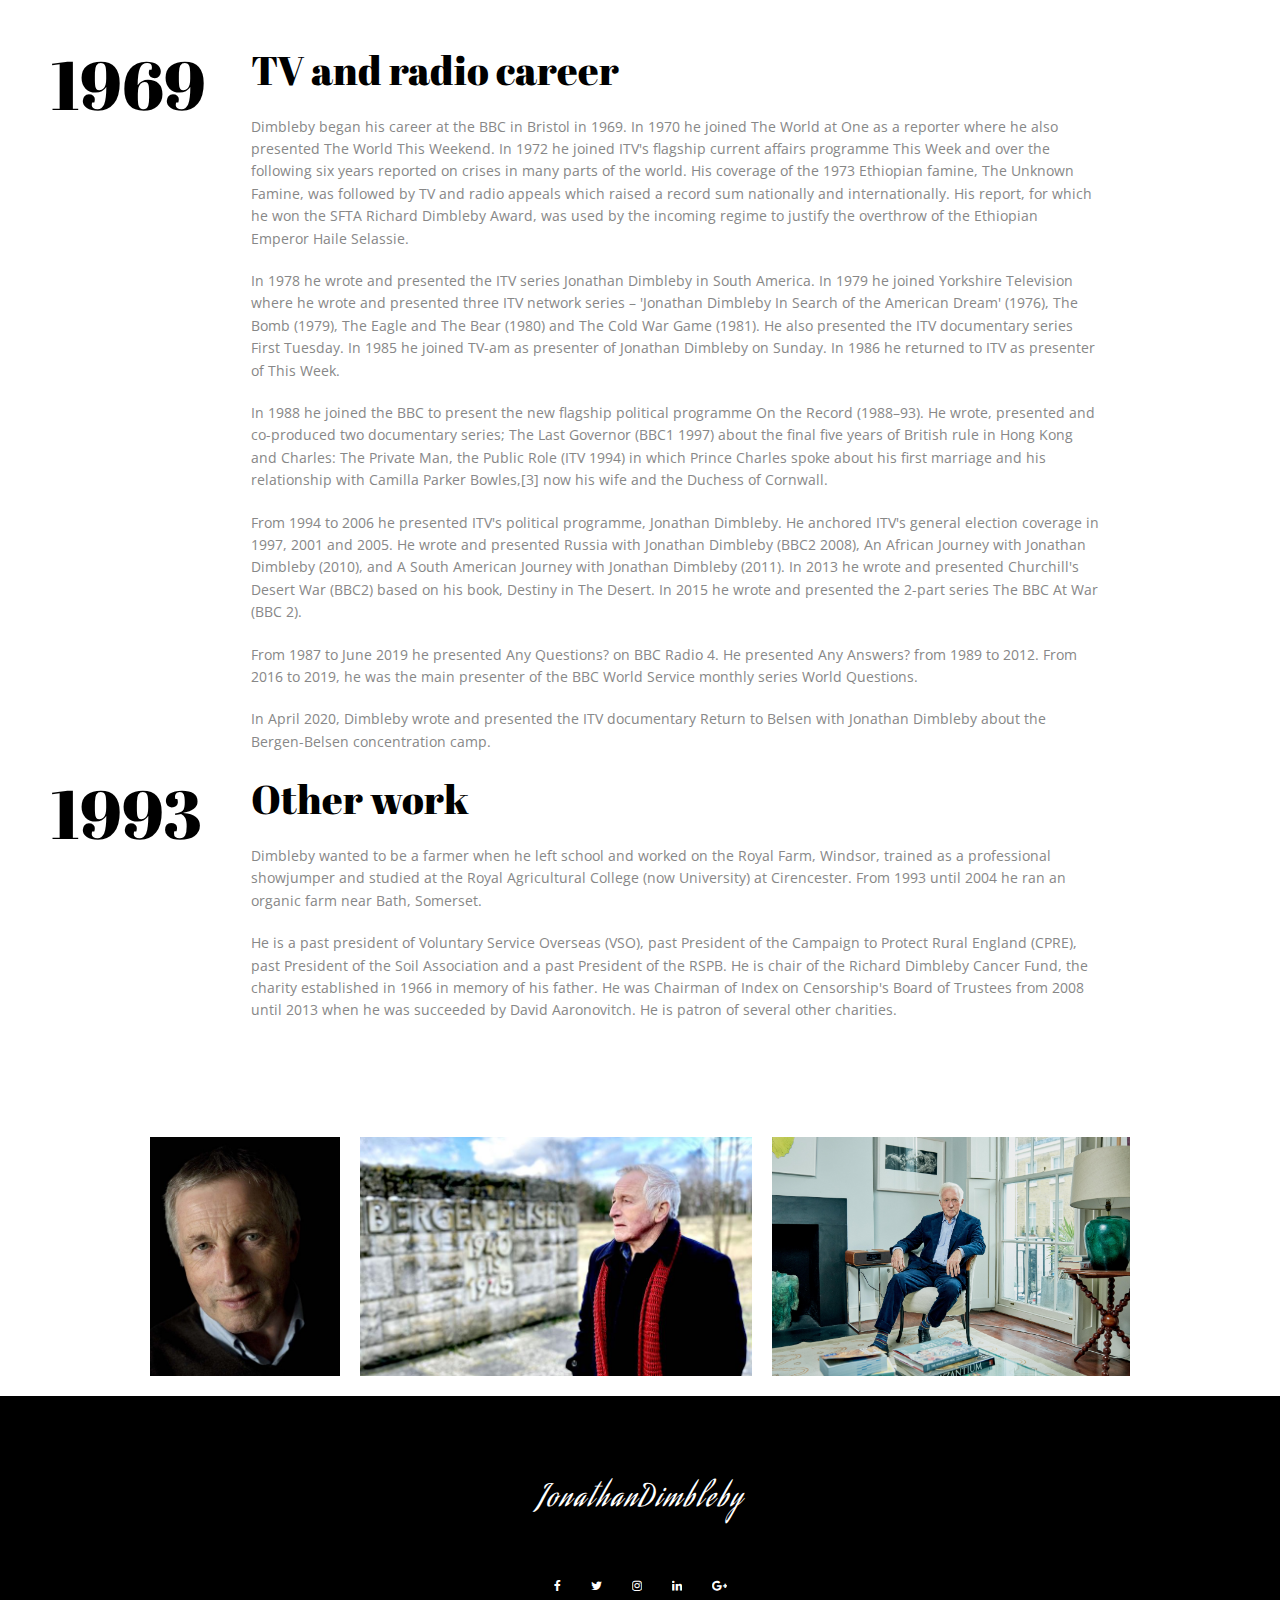
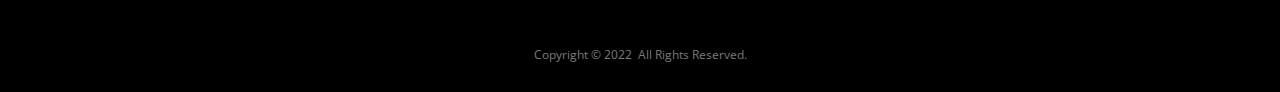
==== commit ad297e0a: "chore: progress" ====
--- a/about-me.html
+++ b/about-me.html
@@ -5,7 +5,7 @@
 
 
     <meta charset="utf-8">
-    <title>About me</title>
+    <title>About me - Jonathan Dimbleby</title>
     <link rel="SHORTCUT ICON" href="assets/images/favicon.ico" type="image/vnd.microsoft.icon">
 
 
@@ -20,11 +20,11 @@
 
 
     <link rel="preload" as="font" type="font/woff2" crossorigin href="assets/fonts/fontawesome-webfont.woff2?v=4.7.0">
-    <link rel=" stylesheet " href="assets/css/assets.min.css ">
+    <link rel=" stylesheet" href="assets/css/assets.min.css">
     <style>
         @import url(assets/css/css.css);
     </style>
-    <link rel="stylesheet " href="assets/css/styles.css " id="moto-website-style ">
+    <link rel="stylesheet" href="assets/css/styles.css" id="moto-website-style">
 
 
 
@@ -37,65 +37,65 @@
 
 </head>
 
-<body class="moto-background moto-website_live ">
-
-
-
-
-
-
-    <div class="page ">
-
-        <header id="section-header " class="header moto-section " data-widget="section " data-container="section ">
-            <div class="moto-widget moto-widget-block moto-spacing-top-auto moto-spacing-right-auto moto-spacing-bottom-auto moto-spacing-left-auto " data-widget="block " data-spacing="aaaa " style data-draggable-disabled>
-
-                <div class="container-fluid ">
-                    <div class="row ">
-                        <div class="moto-cell col-sm-12 " data-container="container ">
-
-                            <div data-widget-id="wid_1514903983_ksogje6xp " class="moto-widget moto-widget-spacer moto-preset-default moto-spacing-top-small moto-spacing-right-auto moto-spacing-bottom-auto moto-spacing-left-auto " data-widget="spacer
-        " data-preset="default " data-spacing="saaa " data-visible-on="mobile-v ">
-                                <div class="moto-widget-spacer-block " style="height:10px "></div>
-                            </div>
-                            <div class="moto-widget moto-widget-container moto-container_header_5a4b99577 " data-widget="container " data-container="container " data-css-name="moto-container_header_5a4b99577 " data-moto-sticky="{ } ">
-
-
-                                <div class="moto-widget moto-widget-row row-fixed moto-justify-content_center moto-spacing-top-small moto-spacing-right-auto moto-spacing-bottom-small moto-spacing-left-auto " data-grid-type="sm " data-widget="row
-        " data-spacing="sasa " style data-draggable-disabled>
-
-                                    <div class="container-fluid ">
-                                        <div class="row " data-container="container ">
-
-
-                                            <div class="moto-widget moto-widget-row__column moto-cell col-sm-3 moto-spacing-top-auto moto-spacing-right-auto moto-spacing-bottom-auto moto-spacing-left-auto " style data-widget="row.column
-        " data-container="container " data-spacing="aaaa ">
-
-                                                <div class="moto-widget moto-widget-text moto-preset-default moto-spacing-top-auto moto-spacing-right-auto moto-spacing-bottom-auto moto-spacing-left-auto " data-widget="text " data-preset="default
-        " data-spacing="aaaa " data-animation data-draggable-disabled>
-                                                    <div class="moto-widget-text-content moto-widget-text-editable ">
-                                                        <p class="moto-text_system_1 "><a href="index.html " data-action="page " data-id="1 " class="moto-link ">MaryAnderson</a></p>
+<body class="moto-background moto-website_live">
+
+
+
+
+
+
+    <div class="page">
+
+        <header id="section-header" class="header moto-section" data-widget="section" data-container="section">
+            <div class="moto-widget moto-widget-block moto-spacing-top-auto moto-spacing-right-auto moto-spacing-bottom-auto moto-spacing-left-auto" data-widget="block" data-spacing="aaaa" style data-draggable-disabled>
+
+                <div class="container-fluid">
+                    <div class="row">
+                        <div class="moto-cell col-sm-12" data-container="container">
+
+                            <div data-widget-id="wid_1514903983_ksogje6xp" class="moto-widget moto-widget-spacer moto-preset-default moto-spacing-top-small moto-spacing-right-auto moto-spacing-bottom-auto moto-spacing-left-auto" data-widget="spacer
+       " data-preset="default" data-spacing="saaa" data-visible-on="mobile-v">
+                                <div class="moto-widget-spacer-block" style="height:10px"></div>
+                            </div>
+                            <div class="moto-widget moto-widget-container moto-container_header_5a4b99577" data-widget="container" data-container="container" data-css-name="moto-container_header_5a4b99577" data-moto-sticky="{ }">
+
+
+                                <div class="moto-widget moto-widget-row row-fixed moto-justify-content_center moto-spacing-top-small moto-spacing-right-auto moto-spacing-bottom-small moto-spacing-left-auto" data-grid-type="sm" data-widget="row
+       " data-spacing="sasa" style data-draggable-disabled>
+
+                                    <div class="container-fluid">
+                                        <div class="row" data-container="container">
+
+
+                                            <div class="moto-widget moto-widget-row__column moto-cell col-sm-3 moto-spacing-top-auto moto-spacing-right-auto moto-spacing-bottom-auto moto-spacing-left-auto" style data-widget="row.column
+       " data-container="container" data-spacing="aaaa">
+
+                                                <div class="moto-widget moto-widget-text moto-preset-default moto-spacing-top-auto moto-spacing-right-auto moto-spacing-bottom-auto moto-spacing-left-auto" data-widget="text" data-preset="default
+       " data-spacing="aaaa" data-animation data-draggable-disabled>
+                                                    <div class="moto-widget-text-content moto-widget-text-editable">
+                                                        <p class="moto-text_system_1"><a href="index.html" data-action="page" data-id="1" class="moto-link">JonathanDimbleby</a></p>
                                                     </div>
                                                 </div>
                                             </div>
-                                            <div class="moto-widget moto-widget-row__column moto-cell col-sm-9 moto-spacing-top-auto moto-spacing-right-auto moto-spacing-bottom-auto moto-spacing-left-auto " style data-widget="row.column
-        " data-container="container " data-spacing="aaaa ">
-
-                                                <div data-widget-id="wid_1514887620_1k9qmtarx " class="moto-widget moto-widget-menu moto-preset-default moto-align-right moto-align-center_mobile-h moto-spacing-top-auto moto-spacing-right-auto moto-spacing-bottom-auto
-        moto-spacing-left-auto " data-preset="default " data-widget="menu ">
-                                                    <a href="# " class="moto-widget-menu-toggle-btn "><i class="moto-widget-menu-toggle-btn-icon fa fa-bars "></i></a>
-                                                    <ul class="moto-widget-menu-list moto-widget-menu-list_horizontal ">
-                                                        <li class="moto-widget-menu-item ">
-                                                            <a href="index.html " data-action="page " class="moto-widget-menu-link moto-widget-menu-link-level-1 moto-link ">Home</a>
+                                            <div class="moto-widget moto-widget-row__column moto-cell col-sm-9 moto-spacing-top-auto moto-spacing-right-auto moto-spacing-bottom-auto moto-spacing-left-auto" style data-widget="row.column
+       " data-container="container" data-spacing="aaaa">
+
+                                                <div data-widget-id="wid_1514887620_1k9qmtarx" class="moto-widget moto-widget-menu moto-preset-default moto-align-right moto-align-center_mobile-h moto-spacing-top-auto moto-spacing-right-auto moto-spacing-bottom-auto
+        moto-spacing-left-auto" data-preset="default" data-widget="menu">
+                                                    <a href="#" class="moto-widget-menu-toggle-btn"><i class="moto-widget-menu-toggle-btn-icon fa fa-bars"></i></a>
+                                                    <ul class="moto-widget-menu-list moto-widget-menu-list_horizontal">
+                                                        <li class="moto-widget-menu-item">
+                                                            <a href="index.html" data-action="page" class="moto-widget-menu-link moto-widget-menu-link-level-1 moto-link">Home</a>
                                                         </li>
-                                                        <li class="moto-widget-menu-item moto-widget-menu-item-has-submenu ">
-                                                            <a href="about-me.html " data-action="page " class="moto-widget-menu-link moto-widget-menu-link-level-1 moto-widget-menu-link-submenu moto-widget-menu-link-active moto-link
-        ">About me<span class="fa moto-widget-menu-link-arrow "></span></a>
+                                                        <li class="moto-widget-menu-item moto-widget-menu-item-has-submenu">
+                                                            <a href="about-me.html" data-action="page" class="moto-widget-menu-link moto-widget-menu-link-level-1 moto-widget-menu-link-submenu moto-widget-menu-link-active moto-link
+       ">About me</a>
                                                         </li>
-                                                        <li class="moto-widget-menu-item ">
-                                                            <a href="book.html " data-action="page " class="moto-widget-menu-link moto-widget-menu-link-level-1 moto-link ">Book</a>
+                                                        <li class="moto-widget-menu-item">
+                                                            <a href="book.html" data-action="page" class="moto-widget-menu-link moto-widget-menu-link-level-1 moto-link">Book</a>
                                                         </li>
-                                                        <li class="moto-widget-menu-item ">
-                                                            <a href="contacts.html " data-action="page " class="moto-widget-menu-link moto-widget-menu-link-level-1 moto-link ">Contacts</a>
+                                                        <li class="moto-widget-menu-item">
+                                                            <a href="contacts.html" data-action="page" class="moto-widget-menu-link moto-widget-menu-link-level-1 moto-link">Contacts</a>
                                                         </li>
                                                     </ul>
                                                 </div>
@@ -107,9 +107,9 @@
                                     </div>
                                 </div>
                             </div>
-                            <div data-widget-id="wid_1514918914_13rs9fc9o " class="moto-widget moto-widget-spacer moto-preset-default moto-spacing-top-small moto-spacing-right-auto moto-spacing-bottom-auto moto-spacing-left-auto " data-widget="spacer
-        " data-preset="default " data-spacing="saaa " data-visible-on="mobile-v ">
-                                <div class="moto-widget-spacer-block " style="height:10px "></div>
+                            <div data-widget-id="wid_1514918914_13rs9fc9o" class="moto-widget moto-widget-spacer moto-preset-default moto-spacing-top-small moto-spacing-right-auto moto-spacing-bottom-auto moto-spacing-left-auto" data-widget="spacer
+       " data-preset="default" data-spacing="saaa" data-visible-on="mobile-v">
+                                <div class="moto-widget-spacer-block" style="height:10px"></div>
                             </div>
                         </div>
                     </div>
@@ -117,57 +117,58 @@
             </div>
         </header>
 
-        <section id="section-content " class="content page-10 moto-section " data-widget="section " data-container="section ">
-            <div class="moto-widget moto-widget-block moto-spacing-top-medium moto-spacing-right-auto moto-spacing-bottom-large moto-spacing-left-auto " data-widget="block " data-spacing="mala " style data-bg-position="left top ">
-
-                <div class="container-fluid ">
-                    <div class="row ">
-                        <div class="moto-cell col-sm-12 " data-container="container ">
-
-                            <div class="moto-widget moto-widget-row moto-spacing-top-auto moto-spacing-right-auto moto-spacing-bottom-auto moto-spacing-left-auto " data-grid-type="sm " data-widget="row " data-spacing="aaaa " style data-bg-position="left
-        top ">
-
-                                <div class="container-fluid ">
-                                    <div class="row " data-container="container ">
-
-
-                                        <div class="moto-widget moto-widget-row__column moto-cell col-sm-2 moto-spacing-top-auto moto-spacing-right-auto moto-spacing-bottom-auto moto-spacing-left-auto " style data-widget="row.column
-        " data-container="container " data-spacing="aaaa " data-bg-position="left top ">
-
-                                        </div>
-                                        <div class="moto-widget moto-widget-row__column moto-cell col-sm-4 moto-spacing-top-auto moto-spacing-right-auto moto-spacing-bottom-auto moto-spacing-left-auto " style data-widget="row.column
-        " data-container="container " data-spacing="aaaa " data-bg-position="left top ">
-
-                                            <div class="moto-widget moto-widget-text moto-preset-default moto-spacing-top-auto moto-spacing-right-auto moto-spacing-bottom-medium moto-spacing-left-small " data-widget="text " data-preset="default
-        " data-spacing="aams " data-animation>
-                                                <div class="moto-widget-text-content moto-widget-text-editable ">
-                                                    <h1 class="moto-text_system_5 ">My Biograpgy</h1>
-                                                </div>
-                                            </div>
-                                            <div class="moto-widget moto-widget-text moto-preset-default moto-spacing-top-auto moto-spacing-right-small moto-spacing-bottom-auto moto-spacing-left-small " data-widget="text " data-preset="default
-        " data-spacing="asas " data-animation>
-                                                <div class="moto-widget-text-content moto-widget-text-editable ">
-                                                    <p class="moto-text_system_13 ">I was born in Sussex in 1989 – far too long ago. I was an extremely dreamy and shy child, and I used to used to wander round muttering to myself and playing games with imaginary friends.&nbsp;<br></p>
-                                                </div>
-                                            </div>
-                                            <div class="moto-widget moto-widget-text moto-preset-default moto-spacing-top-small moto-spacing-right-small moto-spacing-bottom-auto moto-spacing-left-small " data-widget="text " data-preset="default
-        " data-spacing="ssas " data-animation>
-                                                <div class="moto-widget-text-content moto-widget-text-editable ">
-                                                    <p class="moto-text_normal ">I did very badly at school – I was daydreaming too much to concentrate on anything much.. It wasn’t until I was pretty nearly grown up that I started to think that the world around me might be at least
-                                                        as interesting as what was going on in my own head.I did poorly at school, although occasionally teachers would think I had a lot of promise.&nbsp;In those days we had an exam called the eleven plus,
-                                                        which you did just before you went to High School.</p>
-                                                    <p class="moto-text_normal "><br></p>
-                                                    <p class="moto-text_normal ">If you were a clever kid with a good brain, you passed and went to Grammar School to learn brainy things, and if you were a dumb kid, you failed and went to Secondary Modern School and learnt how to
-                                                        do things with your hands. I went to Secondary Modern School.<br></p>
-                                                </div>
-                                            </div>
-                                        </div>
-                                        <div class="moto-widget moto-widget-row__column moto-cell col-sm-6 moto-spacing-top-auto moto-spacing-right-auto moto-spacing-bottom-auto moto-spacing-left-auto " style="background-image:url(assets/images/mt-1302-about-img01.jpg);background-position:top;background-repeat:no-repeat;background-size:cover; "
-                                            data-widget="row.column " data-container="container " data-spacing="aaaa " data-bg-image="2018/01/mt-1302-about-img01.jpg " data-bg-position="top ">
-
-                                            <div data-widget-id="wid_1514904857_fjcwfet4a " class="moto-widget moto-widget-spacer moto-preset-default moto-spacing-top-auto moto-spacing-right-auto moto-spacing-bottom-auto moto-spacing-left-auto
-        " data-widget="spacer " data-preset="default " data-spacing="aaaa " data-visible-on="mobile-v ">
-                                                <div class="moto-widget-spacer-block " style="height:300px "></div>
+        <section id="section-content" class="content page-10 moto-section" data-widget="section" data-container="section">
+            <div class="moto-widget moto-widget-block moto-spacing-top-medium moto-spacing-right-auto moto-spacing-bottom-large moto-spacing-left-auto" data-widget="block" data-spacing="mala" style data-bg-position="left top">
+
+                <div class="container-fluid">
+                    <div class="row">
+                        <div class="moto-cell col-sm-12" data-container="container">
+
+                            <div class="moto-widget moto-widget-row moto-spacing-top-auto moto-spacing-right-auto moto-spacing-bottom-auto moto-spacing-left-auto row-fixed" data-grid-type="sm" data-widget="row" data-spacing="aaaa" style data-bg-position="left
+        top">
+
+                                <div class="container-fluid">
+                                    <div class="row" data-container="container">
+                                        <div class="moto-widget moto-widget-row__column moto-cell col-sm-6 moto-spacing-top-auto moto-spacing-right-auto moto-spacing-bottom-auto moto-spacing-left-auto" style data-widget="row.column
+       " data-container="container" data-spacing="aaaa" data-bg-position="left top">
+
+                                            <div class="moto-widget moto-widget-text moto-preset-default moto-spacing-top-auto moto-spacing-right-auto moto-spacing-bottom-medium moto-spacing-left-small" data-widget="text" data-preset="default
+       " data-spacing="aams" data-animation>
+                                                <div class="moto-widget-text-content moto-widget-text-editable">
+                                                    <h1 class="moto-text_system_5">Biograpgy</h1>
+                                                </div>
+                                            </div>
+                                            <div class="moto-widget moto-widget-text moto-preset-default moto-spacing-top-auto moto-spacing-right-small moto-spacing-bottom-auto moto-spacing-left-small" data-widget="text" data-preset="default
+       " data-spacing="asas" data-animation>
+                                                <div class="moto-widget-text-content moto-widget-text-editable">
+                                                    <p class="moto-text_system_13">
+                                                        Jonathan Dimbleby (born 31 July 1944) is a British presenter of current affairs and political radio and television programmes, author and historian. He is the son of Richard Dimbleby and younger brother of television presenter David Dimbleby.
+                                                    </p>
+                                                </div>
+                                            </div>
+                                            <div class="moto-widget moto-widget-text moto-preset-default moto-spacing-top-small moto-spacing-right-small moto-spacing-bottom-auto moto-spacing-left-small" data-widget="text" data-preset="default
+       " data-spacing="ssas" data-animation>
+                                                <div class="moto-widget-text-content moto-widget-text-editable">
+                                                    <div class="moto-widget-text-content moto-widget-text-editable">
+                                                        <h2 class="moto-text_system_8 moto-spacing-bottom-small">Family</h2>
+                                                    </div>
+                                                    <p class="moto-text_normal moto-spacing-bottom-small">
+                                                        Dimbleby is the son of the Second World War war correspondent Richard Dimbleby, who was later to become presenter of the BBC TV current affairs programme Panorama. His elder brother David Dimbleby, is also a current-affairs commentator and presenter of
+                                                        BBC programmes. Jonathan wrote a biography of his father in 1975.
+                                                    </p>
+                                                    <p class="moto-text_normal">
+                                                        Dimbleby married author, journalist, and broadcaster Bel Mooney in 1968. They have two children: Kitty, a journalist; and Daniel, a television producer. In May 2003 Dimbleby began a relationship with the soprano Susan Chilcott, with whom he lived until
+                                                        her death from breast cancer in September 2003. In 2007 Dimbleby married Jessica Ray. They have two daughters, Daisy and Gwendolen, and live in Bristol.
+                                                    </p>
+                                                </div>
+                                            </div>
+                                        </div>
+                                        <div class="moto-widget moto-widget-row__column moto-cell col-sm-6 moto-spacing-top-auto moto-spacing-right-auto moto-spacing-bottom-auto moto-spacing-left-auto" style="background-image:url(assets/images/mt-1302-about-img01.jpg);background-position:top;background-repeat:no-repeat;background-size:contain;"
+                                            data-widget="row.column" data-container="container" data-spacing="aaaa" data-bg-image="2018/01/mt-1302-about-img01.jpg" data-bg-position="top">
+
+                                            <div data-widget-id="wid_1514904857_fjcwfet4a" class="moto-widget moto-widget-spacer moto-preset-default moto-spacing-top-auto moto-spacing-right-auto moto-spacing-bottom-auto moto-spacing-left-auto
+       " data-widget="spacer" data-preset="default" data-spacing="aaaa" data-visible-on="mobile-v">
+                                                <div class="moto-widget-spacer-block" style="height:300px"></div>
                                             </div>
                                         </div>
 
@@ -180,144 +181,113 @@
                     </div>
                 </div>
             </div>
-            <div class="moto-widget moto-widget-block moto-background-fixed moto-spacing-top-large moto-spacing-right-auto moto-spacing-bottom-large moto-spacing-left-auto " data-widget="block " data-spacing="lala " style="background-image:url(assets/images/mt-1302-content-bg04.jpg);background-position:left
-        top;background-repeat:no-repeat;background-size:cover; " data-bg-image="2018/01/mt-1302-content-bg04.jpg " data-bg-position="left top ">
-
-                <div class="container-fluid ">
-                    <div class="row ">
-                        <div class="moto-cell col-sm-12 " data-container="container ">
-
-
-                            <div class="moto-widget moto-widget-row row-fixed moto-spacing-top-auto moto-spacing-right-auto moto-spacing-bottom-auto moto-spacing-left-auto " data-grid-type="sm " data-widget="row " data-spacing="aaaa
-        " style data-bg-position="left top ">
-
-                                <div class="container-fluid ">
-                                    <div class="row " data-container="container ">
-
-
-                                        <div class="moto-widget moto-widget-row__column moto-cell col-sm-3 moto-spacing-top-auto moto-spacing-right-auto moto-spacing-bottom-auto moto-spacing-left-auto " style data-widget="row.column
-        " data-container="container " data-spacing="aaaa " data-bg-position="left top ">
-
-
-                                            <div class="moto-widget moto-widget-text moto-preset-default moto-spacing-top-small moto-spacing-right-auto moto-spacing-bottom-auto moto-spacing-left-auto " data-widget="text " data-preset="default
-        " data-spacing="saaa " data-animation>
-                                                <div class="moto-widget-text-content moto-widget-text-editable ">
-                                                    <p class="moto-text_system_5 " style="text-align: center; "><span class="moto-color5_5 ">736</span></p>
-                                                </div>
-                                            </div>
-
-
-
-                                            <div data-widget-id="wid_1514918041_t5yhugwy8 " class="moto-widget moto-widget-divider moto-preset-default moto-align-center moto-spacing-top-small moto-spacing-right-auto moto-spacing-bottom-small moto-spacing-left-auto
-        " data-widget="divider_horizontal " data-preset="default ">
-                                                <hr class="moto-widget-divider-line " style="max-width:100%;width:13%; ">
-                                            </div>
-
-
-
-                                            <div class="moto-widget moto-widget-text moto-preset-default moto-spacing-top-auto moto-spacing-right-auto moto-spacing-bottom-small moto-spacing-left-auto " data-widget="text " data-preset="default
-        " data-spacing="aasa " data-animation>
-                                                <div class="moto-widget-text-content moto-widget-text-editable ">
-                                                    <p class="moto-text_normal " style="text-align: center; "><span class="moto-color5_5 ">Total Pages</span></p>
-                                                </div>
-                                            </div>
-
-
-                                        </div>
-
-
-
-
-                                        <div class="moto-widget moto-widget-row__column moto-cell col-sm-3 moto-spacing-top-auto moto-spacing-right-auto moto-spacing-bottom-auto moto-spacing-left-auto " style data-widget="row.column
-        " data-container="container " data-spacing="aaaa " data-bg-position="left top ">
-
-
-                                            <div class="moto-widget moto-widget-text moto-preset-default moto-spacing-top-small moto-spacing-right-auto moto-spacing-bottom-auto moto-spacing-left-auto " data-widget="text " data-preset="default
-        " data-spacing="saaa " data-animation>
-                                                <div class="moto-widget-text-content moto-widget-text-editable ">
-                                                    <p class="moto-text_system_5 " style="text-align: center; "><span class="moto-color5_5 "></span><span class="moto-color5_5 ">1,5m</span><span class="moto-color5_5 "></span></p>
-                                                </div>
-                                            </div>
-
-
-
-                                            <div data-widget-id="wid_1514918041_fknfuf2mb " class="moto-widget moto-widget-divider moto-preset-default moto-align-center moto-spacing-top-small moto-spacing-right-auto moto-spacing-bottom-small moto-spacing-left-auto
-        " data-widget="divider_horizontal " data-preset="default ">
-                                                <hr class="moto-widget-divider-line " style="max-width:100%;width:13%; ">
-                                            </div>
-
-
-
-                                            <div class="moto-widget moto-widget-text moto-preset-default moto-spacing-top-auto moto-spacing-right-auto moto-spacing-bottom-small moto-spacing-left-auto " data-widget="text " data-preset="default
-        " data-spacing="aasa " data-animation>
-                                                <div class="moto-widget-text-content moto-widget-text-editable ">
-                                                    <p class="moto-text_normal " style="text-align: center; "><span class="moto-color5_5 "></span><span class="moto-color5_5 ">Active Readers</span><span class="moto-color5_5 "></span></p>
-                                                </div>
-                                            </div>
-
-
-                                        </div>
-
-
-
-
-                                        <div class="moto-widget moto-widget-row__column moto-cell col-sm-3 moto-spacing-top-auto moto-spacing-right-auto moto-spacing-bottom-auto moto-spacing-left-auto " style data-widget="row.column
-        " data-container="container " data-spacing="aaaa " data-bg-position="left top ">
-
-
-                                            <div class="moto-widget moto-widget-text moto-preset-default moto-spacing-top-small moto-spacing-right-auto moto-spacing-bottom-auto moto-spacing-left-auto " data-widget="text " data-preset="default
-        " data-spacing="saaa " data-animation>
-                                                <div class="moto-widget-text-content moto-widget-text-editable ">
-                                                    <p class="moto-text_system_5 " style="text-align: center; "><span class="moto-color5_5 "></span><span class="moto-color5_5 ">41k</span><span class="moto-color5_5 "></span></p>
-                                                </div>
-                                            </div>
-
-
-
-                                            <div data-widget-id="wid_1514918041_c1r2b3ozv " class="moto-widget moto-widget-divider moto-preset-default moto-align-center moto-spacing-top-small moto-spacing-right-auto moto-spacing-bottom-small moto-spacing-left-auto
-        " data-widget="divider_horizontal " data-preset="default ">
-                                                <hr class="moto-widget-divider-line " style="max-width:100%;width:13%; ">
-                                            </div>
-
-
-
-                                            <div class="moto-widget moto-widget-text moto-preset-default moto-spacing-top-auto moto-spacing-right-auto moto-spacing-bottom-small moto-spacing-left-auto " data-widget="text " data-preset="default
-        " data-spacing="aasa " data-animation>
-                                                <div class="moto-widget-text-content moto-widget-text-editable ">
-                                                    <p class="moto-text_normal " style="text-align: center; "><span class="moto-color5_5 "></span><span class="moto-color5_5 ">Working Hours</span><span class="moto-color5_5 "></span></p>
-                                                </div>
-                                            </div>
-
-
-                                        </div>
-
-
-
-
-                                        <div class="moto-widget moto-widget-row__column moto-cell col-sm-3 moto-spacing-top-auto moto-spacing-right-auto moto-spacing-bottom-auto moto-spacing-left-auto " style data-widget="row.column
-        " data-container="container " data-spacing="aaaa " data-bg-position="left top ">
-
-
-                                            <div class="moto-widget moto-widget-text moto-preset-default moto-spacing-top-small moto-spacing-right-auto moto-spacing-bottom-auto moto-spacing-left-auto " data-widget="text " data-preset="default
-        " data-spacing="saaa " data-animation>
-                                                <div class="moto-widget-text-content moto-widget-text-editable ">
-                                                    <p class="moto-text_system_5 " style="text-align: center; "><span class="moto-color5_5 "></span><span class="moto-color5_5 ">651</span><span class="moto-color5_5 "></span></p>
-                                                </div>
-                                            </div>
-
-
-
-                                            <div data-widget-id="wid_1514918041_7ym3ncbky " class="moto-widget moto-widget-divider moto-preset-default moto-align-center moto-spacing-top-small moto-spacing-right-auto moto-spacing-bottom-small moto-spacing-left-auto
-        " data-widget="divider_horizontal " data-preset="default ">
-                                                <hr class="moto-widget-divider-line " style="max-width:100%;width:13%; ">
-                                            </div>
-
-
-
-                                            <div class="moto-widget moto-widget-text moto-preset-default moto-spacing-top-auto moto-spacing-right-auto moto-spacing-bottom-small moto-spacing-left-auto " data-widget="text " data-preset="default
-        " data-spacing="aasa " data-animation>
-                                                <div class="moto-widget-text-content moto-widget-text-editable ">
-                                                    <p class="moto-text_normal " style="text-align: center; "><span class="moto-color5_5 "></span><span class="moto-color5_5 ">Tea Cups</span><span class="moto-color5_5 "></span></p>
+            <div class="moto-widget moto-widget-block moto-background-fixed moto-spacing-top-large moto-spacing-right-auto moto-spacing-bottom-large moto-spacing-left-auto" data-widget="block" data-spacing="lala" style="background-image:url(assets/images/mt-1302-content-bg04.jpg);background-position:left
+        top;background-repeat:no-repeat;background-size:cover;" data-bg-image="2018/01/mt-1302-content-bg04.jpg" data-bg-position="left top">
+
+                <div class="container-fluid">
+                    <div class="row">
+                        <div class="moto-cell col-sm-12" data-container="container">
+
+
+                            <div class="moto-widget moto-widget-row row-fixed moto-spacing-top-auto moto-spacing-right-auto moto-spacing-bottom-auto moto-spacing-left-auto" data-grid-type="sm" data-widget="row" data-spacing="aaaa
+       " style data-bg-position="left top">
+
+                                <div class="container-fluid">
+                                    <div class="row" data-container="container">
+
+
+
+
+                                        <div class="moto-widget moto-widget-row__column moto-cell col-sm-4 moto-spacing-top-auto moto-spacing-right-auto moto-spacing-bottom-auto moto-spacing-left-auto" style data-widget="row.column
+       " data-container="container" data-spacing="aaaa" data-bg-position="left top">
+
+
+                                            <div class="moto-widget moto-widget-text moto-preset-default moto-spacing-top-small moto-spacing-right-auto moto-spacing-bottom-auto moto-spacing-left-auto" data-widget="text" data-preset="default
+       " data-spacing="saaa" data-animation>
+                                                <div class="moto-widget-text-content moto-widget-text-editable">
+                                                    <p class="moto-text_system_5" style="text-align: center;"><span class="moto-color5_5"></span><span class="moto-color5_5">1,5m</span><span class="moto-color5_5"></span></p>
+                                                </div>
+                                            </div>
+
+
+
+                                            <div data-widget-id="wid_1514918041_fknfuf2mb" class="moto-widget moto-widget-divider moto-preset-default moto-align-center moto-spacing-top-small moto-spacing-right-auto moto-spacing-bottom-small moto-spacing-left-auto
+       " data-widget="divider_horizontal" data-preset="default">
+                                                <hr class="moto-widget-divider-line" style="max-width:100%;width:13%;">
+                                            </div>
+
+
+
+                                            <div class="moto-widget moto-widget-text moto-preset-default moto-spacing-top-auto moto-spacing-right-auto moto-spacing-bottom-small moto-spacing-left-auto" data-widget="text" data-preset="default
+       " data-spacing="aasa" data-animation>
+                                                <div class="moto-widget-text-content moto-widget-text-editable">
+                                                    <p class="moto-text_normal" style="text-align: center;"><span class="moto-color5_5"></span><span class="moto-color5_5">Active Readers</span><span class="moto-color5_5"></span></p>
+                                                </div>
+                                            </div>
+
+
+                                        </div>
+
+
+
+
+                                        <div class="moto-widget moto-widget-row__column moto-cell col-sm-4 moto-spacing-top-auto moto-spacing-right-auto moto-spacing-bottom-auto moto-spacing-left-auto" style data-widget="row.column
+       " data-container="container" data-spacing="aaaa" data-bg-position="left top">
+
+
+                                            <div class="moto-widget moto-widget-text moto-preset-default moto-spacing-top-small moto-spacing-right-auto moto-spacing-bottom-auto moto-spacing-left-auto" data-widget="text" data-preset="default
+       " data-spacing="saaa" data-animation>
+                                                <div class="moto-widget-text-content moto-widget-text-editable">
+                                                    <p class="moto-text_system_5" style="text-align: center;"><span class="moto-color5_5"></span><span class="moto-color5_5">41k</span><span class="moto-color5_5"></span></p>
+                                                </div>
+                                            </div>
+
+
+
+                                            <div data-widget-id="wid_1514918041_c1r2b3ozv" class="moto-widget moto-widget-divider moto-preset-default moto-align-center moto-spacing-top-small moto-spacing-right-auto moto-spacing-bottom-small moto-spacing-left-auto
+       " data-widget="divider_horizontal" data-preset="default">
+                                                <hr class="moto-widget-divider-line" style="max-width:100%;width:13%;">
+                                            </div>
+
+
+
+                                            <div class="moto-widget moto-widget-text moto-preset-default moto-spacing-top-auto moto-spacing-right-auto moto-spacing-bottom-small moto-spacing-left-auto" data-widget="text" data-preset="default
+       " data-spacing="aasa" data-animation>
+                                                <div class="moto-widget-text-content moto-widget-text-editable">
+                                                    <p class="moto-text_normal" style="text-align: center;"><span class="moto-color5_5"></span><span class="moto-color5_5">Working Hours</span><span class="moto-color5_5"></span></p>
+                                                </div>
+                                            </div>
+
+
+                                        </div>
+
+
+
+
+                                        <div class="moto-widget moto-widget-row__column moto-cell col-sm-4 moto-spacing-top-auto moto-spacing-right-auto moto-spacing-bottom-auto moto-spacing-left-auto" style data-widget="row.column
+       " data-container="container" data-spacing="aaaa" data-bg-position="left top">
+
+
+                                            <div class="moto-widget moto-widget-text moto-preset-default moto-spacing-top-small moto-spacing-right-auto moto-spacing-bottom-auto moto-spacing-left-auto" data-widget="text" data-preset="default
+       " data-spacing="saaa" data-animation>
+                                                <div class="moto-widget-text-content moto-widget-text-editable">
+                                                    <p class="moto-text_system_5" style="text-align: center;"><span class="moto-color5_5"></span><span class="moto-color5_5">651</span><span class="moto-color5_5"></span></p>
+                                                </div>
+                                            </div>
+
+
+
+                                            <div data-widget-id="wid_1514918041_7ym3ncbky" class="moto-widget moto-widget-divider moto-preset-default moto-align-center moto-spacing-top-small moto-spacing-right-auto moto-spacing-bottom-small moto-spacing-left-auto
+       " data-widget="divider_horizontal" data-preset="default">
+                                                <hr class="moto-widget-divider-line" style="max-width:100%;width:13%;">
+                                            </div>
+
+
+
+                                            <div class="moto-widget moto-widget-text moto-preset-default moto-spacing-top-auto moto-spacing-right-auto moto-spacing-bottom-small moto-spacing-left-auto" data-widget="text" data-preset="default
+       " data-spacing="aasa" data-animation>
+                                                <div class="moto-widget-text-content moto-widget-text-editable">
+                                                    <p class="moto-text_normal" style="text-align: center;"><span class="moto-color5_5"></span><span class="moto-color5_5">Pages</span><span class="moto-color5_5"></span></p>
                                                 </div>
                                             </div>
 
@@ -335,73 +305,103 @@
                     </div>
                 </div>
             </div>
-            <div class="moto-widget moto-widget-block moto-spacing-top-large moto-spacing-right-auto moto-spacing-bottom-medium moto-spacing-left-auto " data-widget="block " data-spacing="lama " style data-bg-position="left top ">
-
-                <div class="container-fluid ">
-                    <div class="row ">
-                        <div class="moto-cell col-sm-12 " data-container="container ">
-
-                            <div class="moto-widget moto-widget-row row-fixed moto-spacing-top-auto moto-spacing-right-auto moto-spacing-bottom-auto moto-spacing-left-auto " data-grid-type="sm " data-widget="row " data-spacing="aaaa
-        " style data-bg-position="left top ">
-
-                                <div class="container-fluid ">
-                                    <div class="row " data-container="container ">
-
-
-                                        <div class="moto-widget moto-widget-row__column moto-cell col-sm-2 moto-spacing-top-auto moto-spacing-right-auto moto-spacing-bottom-auto moto-spacing-left-auto " style data-widget="row.column
-        " data-container="container " data-spacing="aaaa " data-bg-position="left top ">
-
-                                            <div class="moto-widget moto-widget-text moto-preset-default moto-spacing-top-auto moto-spacing-right-auto moto-spacing-bottom-small moto-spacing-left-auto " data-widget="text " data-preset="default
-        " data-spacing="aasa " data-animation>
-                                                <div class="moto-widget-text-content moto-widget-text-editable ">
-                                                    <p class="moto-text_186 ">2005</p>
-                                                </div>
-                                            </div>
-                                        </div>
-                                        <div class="moto-widget moto-widget-row__column moto-cell col-sm-6 moto-spacing-top-auto moto-spacing-right-auto moto-spacing-bottom-auto moto-spacing-left-auto " style data-widget="row.column
-        " data-container="container " data-spacing="aaaa " data-bg-position="left top ">
-
-                                            <div class="moto-widget moto-widget-text moto-preset-default moto-spacing-top-auto moto-spacing-right-auto moto-spacing-bottom-small moto-spacing-left-auto " data-widget="text " data-preset="default
-        " data-spacing="aasa " data-animation>
-                                                <div class="moto-widget-text-content moto-widget-text-editable ">
-                                                    <h2 class="moto-text_system_8 ">The first book</h2>
-                                                </div>
-                                            </div>
-                                            <div class="moto-widget moto-widget-text moto-preset-default moto-spacing-top-auto moto-spacing-right-large moto-spacing-bottom-small moto-spacing-left-auto " data-widget="text " data-preset="default
-        " data-spacing="alsa " data-animation>
-                                                <div class="moto-widget-text-content moto-widget-text-editable ">
-                                                    <p class="moto-text_206 ">After publishing she is latest book “Learn How to Fire the Wrong People” in 2014, Mary took part in the interview where she told taking a break from writing.</p>
-                                                    <p class="moto-text_206 "><br></p>
-                                                    <p class="moto-text_206 ">However, in early 2016 she announced that he has finished working on his new book, which will be entitled “Makers and Takers”. A few fragments from the book were published on her website.After its publishing
-                                                        in summer 2016, the book became an instant best seller.</p>
-                                                    <p class="moto-text_206 "><br></p>
-                                                    <p class="moto-text_206 ">This story became she path to commercial social literature as it was published soon after Mary appeared on TV. She first book “Business: The World of Relationships” was a critical and commercial success,
-                                                        as were she follow-up efforts “Hire Geniuses for Your Business” and others.</p>
-                                                </div>
-                                            </div>
-                                        </div>
-                                        <div class="moto-widget moto-widget-row__column moto-cell col-sm-4 moto-spacing-top-auto moto-spacing-right-auto moto-spacing-bottom-auto moto-spacing-left-auto " style data-widget="row.column
-        " data-container="container " data-spacing="aaaa " data-bg-position="left top ">
-
-                                            <div data-widget-id="wid_1514912394_0bcpn99qb " class="moto-widget moto-widget-image moto-widget_with-deferred-content moto-preset-default moto-align-right moto-align-center_mobile-h moto-spacing-top-auto
-        moto-spacing-right-auto moto-spacing-bottom-small moto-spacing-left-auto " data-widget="image ">
-                                                <span class="moto-widget-image-link ">
-                <img data-src="assets/images/mt-1302-about-img02.jpg " src="data:image/svg+xml,%3Csvg xmlns=&#x27;http://www.w3.org/2000/svg&#x27; viewBox=&#x27;0 0 &#x27;%3E%3C/svg%3E " class="moto-widget-image-picture moto-widget-deferred-content
-        lazyload " data-id="145 " title alt>
-            </span>
-                                            </div>
-                                            <div class="moto-widget moto-widget-text moto-preset-default moto-spacing-top-auto moto-spacing-right-auto moto-spacing-bottom-auto moto-spacing-left-auto " data-widget="text " data-preset="default
-        " data-spacing="aaaa " data-animation data-draggable-disabled>
-                                                <div class="moto-widget-text-content moto-widget-text-editable ">
-                                                    <p class="moto-text_system_12 ">Mary Anderson</p>
-                                                    <p class="moto-text_normal "><br></p>
-                                                    <p class="moto-text_normal ">Hello there! I am a bestselling author. Originally from Oregon but settled in Brooklyn, NY.</p>
-                                                </div>
-                                            </div>
-                                        </div>
-
-
-
+            <div class="moto-widget moto-widget-block moto-spacing-top-large moto-spacing-right-auto moto-spacing-bottom-medium moto-spacing-left-auto" data-widget="block" data-spacing="lama" style data-bg-position="left top">
+
+                <div class="container-fluid">
+                    <div class="row">
+                        <div class="moto-cell col-sm-12" data-container="container">
+
+                            <div class="moto-widget moto-widget-row row-fixed moto-spacing-top-auto moto-spacing-right-auto moto-spacing-bottom-auto moto-spacing-left-auto" data-grid-type="sm" data-widget="row" data-spacing="aaaa
+       " style data-bg-position="left top">
+
+                                <div class="container-fluid">
+                                    <div class="row" data-container="container">
+
+
+                                        <div class="moto-widget moto-widget-row__column moto-cell col-sm-2 moto-spacing-top-auto moto-spacing-right-auto moto-spacing-bottom-auto moto-spacing-left-auto" style data-widget="row.column
+       " data-container="container" data-spacing="aaaa" data-bg-position="left top">
+
+                                            <div class="moto-widget moto-widget-text moto-preset-default moto-spacing-top-auto moto-spacing-right-auto moto-spacing-bottom-small moto-spacing-left-auto" data-widget="text" data-preset="default
+       " data-spacing="aasa" data-animation>
+                                                <div class="moto-widget-text-content moto-widget-text-editable">
+                                                    <p class="moto-text_186">1969</p>
+                                                </div>
+                                            </div>
+                                        </div>
+                                        <div class="moto-widget moto-widget-row__column moto-cell col-sm-10 moto-spacing-top-auto moto-spacing-right-auto moto-spacing-bottom-auto moto-spacing-left-auto" style data-widget="row.column
+       " data-container="container" data-spacing="aaaa" data-bg-position="left top">
+
+                                            <div class="moto-widget moto-widget-text moto-preset-default moto-spacing-top-auto moto-spacing-right-auto moto-spacing-bottom-small moto-spacing-left-auto" data-widget="text" data-preset="default
+       " data-spacing="aasa" data-animation>
+                                                <div class="moto-widget-text-content moto-widget-text-editable">
+                                                    <h2 class="moto-text_system_8">TV and radio career</h2>
+                                                </div>
+                                            </div>
+                                            <div class="moto-widget moto-widget-text moto-preset-default moto-spacing-top-auto moto-spacing-right-large moto-spacing-bottom-small moto-spacing-left-auto" data-widget="text" data-preset="default
+       " data-spacing="alsa" data-animation>
+                                                <div class="moto-widget-text-content moto-widget-text-editable">
+                                                    <p class="moto-text_normal moto-spacing-bottom-small">
+                                                        Dimbleby began his career at the BBC in Bristol in 1969. In 1970 he joined The World at One as a reporter where he also presented The World This Weekend. In 1972 he joined ITV's flagship current affairs programme This Week and over the following six years
+                                                        reported on crises in many parts of the world. His coverage of the 1973 Ethiopian famine, The Unknown Famine, was followed by TV and radio appeals which raised a record sum nationally and internationally.
+                                                        His report, for which he won the SFTA Richard Dimbleby Award, was used by the incoming regime to justify the overthrow of the Ethiopian Emperor Haile Selassie.
+                                                    </p>
+                                                    <p class="moto-text_normal moto-spacing-bottom-small">
+                                                        In 1978 he wrote and presented the ITV series Jonathan Dimbleby in South America. In 1979 he joined Yorkshire Television where he wrote and presented three ITV network series – 'Jonathan Dimbleby In Search of the American Dream' (1976), The Bomb (1979),
+                                                        The Eagle and The Bear (1980) and The Cold War Game (1981). He also presented the ITV documentary series First Tuesday. In 1985 he joined TV-am as presenter of Jonathan Dimbleby on Sunday. In 1986
+                                                        he returned to ITV as presenter of This Week.
+                                                    </p>
+                                                    <p class="moto-text_normal moto-spacing-bottom-small">
+                                                        In 1988 he joined the BBC to present the new flagship political programme On the Record (1988–93). He wrote, presented and co-produced two documentary series; The Last Governor (BBC1 1997) about the final five years of British rule in Hong Kong and Charles:
+                                                        The Private Man, the Public Role (ITV 1994) in which Prince Charles spoke about his first marriage and his relationship with Camilla Parker Bowles,[3] now his wife and the Duchess of Cornwall.
+                                                    </p>
+                                                    <p class="moto-text_normal moto-spacing-bottom-small">
+                                                        From 1994 to 2006 he presented ITV's political programme, Jonathan Dimbleby. He anchored ITV's general election coverage in 1997, 2001 and 2005. He wrote and presented Russia with Jonathan Dimbleby (BBC2 2008), An African Journey with Jonathan Dimbleby
+                                                        (2010), and A South American Journey with Jonathan Dimbleby (2011). In 2013 he wrote and presented Churchill's Desert War (BBC2) based on his book, Destiny in The Desert. In 2015 he wrote and presented
+                                                        the 2-part series The BBC At War (BBC 2).
+                                                    </p>
+                                                    <p class="moto-text_normal moto-spacing-bottom-small">
+                                                        From 1987 to June 2019 he presented Any Questions? on BBC Radio 4. He presented Any Answers? from 1989 to 2012. From 2016 to 2019, he was the main presenter of the BBC World Service monthly series World Questions.
+                                                    </p>
+                                                    <p class="moto-text_normal">
+                                                        In April 2020, Dimbleby wrote and presented the ITV documentary Return to Belsen with Jonathan Dimbleby about the Bergen-Belsen concentration camp.
+                                                    </p>
+                                                </div>
+                                            </div>
+                                        </div>
+                                        <div class="moto-widget moto-widget-row__column moto-cell col-sm-2 moto-spacing-top-auto moto-spacing-right-auto moto-spacing-bottom-auto moto-spacing-left-auto" style data-widget="row.column
+       " data-container="container" data-spacing="aaaa" data-bg-position="left top">
+
+                                            <div class="moto-widget moto-widget-text moto-preset-default moto-spacing-top-auto moto-spacing-right-auto moto-spacing-bottom-small moto-spacing-left-auto" data-widget="text" data-preset="default
+       " data-spacing="aasa" data-animation>
+                                                <div class="moto-widget-text-content moto-widget-text-editable">
+                                                    <p class="moto-text_186">1993</p>
+                                                </div>
+                                            </div>
+                                        </div>
+                                        <div class="moto-widget moto-widget-row__column moto-cell col-sm-10 moto-spacing-top-auto moto-spacing-right-auto moto-spacing-bottom-auto moto-spacing-left-auto" style data-widget="row.column
+       " data-container="container" data-spacing="aaaa" data-bg-position="left top">
+
+                                            <div class="moto-widget moto-widget-text moto-preset-default moto-spacing-top-auto moto-spacing-right-auto moto-spacing-bottom-small moto-spacing-left-auto" data-widget="text" data-preset="default
+       " data-spacing="aasa" data-animation>
+                                                <div class="moto-widget-text-content moto-widget-text-editable">
+                                                    <h2 class="moto-text_system_8">Other work</h2>
+                                                </div>
+                                            </div>
+                                            <div class="moto-widget moto-widget-text moto-preset-default moto-spacing-top-auto moto-spacing-right-large moto-spacing-bottom-small moto-spacing-left-auto" data-widget="text" data-preset="default
+       " data-spacing="alsa" data-animation>
+                                                <div class="moto-widget-text-content moto-widget-text-editable">
+                                                    <p class="moto-text_normal moto-spacing-bottom-small">
+                                                        Dimbleby wanted to be a farmer when he left school and worked on the Royal Farm, Windsor, trained as a professional showjumper and studied at the Royal Agricultural College (now University) at Cirencester. From 1993 until 2004 he ran an organic farm near
+                                                        Bath, Somerset.
+                                                    </p>
+                                                    <p class="moto-text_normal moto-spacing-bottom-small">
+                                                        He is a past president of Voluntary Service Overseas (VSO), past President of the Campaign to Protect Rural England (CPRE), past President of the Soil Association and a past President of the RSPB. He is chair of the Richard Dimbleby Cancer Fund, the charity
+                                                        established in 1966 in memory of his father. He was Chairman of Index on Censorship's Board of Trustees from 2008 until 2013 when he was succeeded by David Aaronovitch. He is patron of several other
+                                                        charities.
+                                                    </p>
+                                                </div>
+                                            </div>
+                                        </div>
                                     </div>
                                 </div>
                             </div>
@@ -409,229 +409,36 @@
                     </div>
                 </div>
             </div>
-            <div class="moto-widget moto-widget-block moto-spacing-top-auto moto-spacing-right-auto moto-spacing-bottom-auto moto-spacing-left-auto " data-widget="block " data-spacing="aaaa " style data-bg-position="left top ">
-
-                <div class="container-fluid ">
-                    <div class="row ">
-                        <div class="moto-cell col-sm-12 " data-container="container ">
-
-                            <div data-widget-id="wid_1514916191_vs0sfrsk2 " class="moto-widget moto-widget-grid-gallery moto-preset-default moto-spacing-top-auto moto-spacing-right-large moto-spacing-bottom-auto moto-spacing-left-large
-        " data-widget="grid_gallery " data-preset="default " data-spacing="alal ">
-                                <div class="moto-widget-grid-gallery-items " data-moto-grid-gallery-options="{&quot;rowHeight&quot;:120,&quot;fixedHeight&quot;:false,&quot;margins&quot;:20,&quot;lastRow&quot;:&quot;justify&quot;,&quot;showCaptions&quot;:true,&quot;enableLightbox&quot;:true,&quot;showCounter&quot;:true} "
+            <div class="moto-widget moto-widget-block moto-spacing-top-auto moto-spacing-right-auto moto-spacing-bottom-auto moto-spacing-left-auto" data-widget="block" data-spacing="aaaa" style data-bg-position="left top">
+
+                <div class="container-fluid">
+                    <div class="row">
+                        <div class="moto-cell col-sm-12" data-container="container">
+
+                            <div data-widget-id="wid_1514916191_vs0sfrsk2" class="moto-widget moto-widget-grid-gallery moto-preset-default moto-spacing-top-auto moto-spacing-right-large moto-spacing-bottom-auto moto-spacing-left-large
+       " data-widget="grid_gallery" data-preset="default" data-spacing="alal">
+                                <div class="moto-widget-grid-gallery-items" data-moto-grid-gallery-options="{&quot;rowHeight&quot;:120,&quot;fixedHeight&quot;:false,&quot;margins&quot;:20,&quot;lastRow&quot;:&quot;justify&quot;,&quot;showCaptions&quot;:true,&quot;enableLightbox&quot;:true,&quot;showCounter&quot;:true}"
                                     data-moto-init-lightbox-gallery data-lightbox-gallery-show-counter>
-                                    <a href="assets/images/mt-1302-gallery-img01-bg.jpg " data-action="lightbox " data-moto-lightbox-item data-moto-lightbox-link class="moto-widget-grid-gallery-item ">
-                                        <img src="assets/images/mt-1302-gallery-img01.jpg " alt="mt-1302-gallery-img01.jpg " class="moto-widget-grid-gallery-image moto-link ">
-                                        <div class="caption caption_text caption-empty " data-moto-lightbox-caption>
+                                    <a href="assets/images/author-gallery-1.jpg" data-action="lightbox" data-moto-lightbox-item data-moto-lightbox-link class="moto-widget-grid-gallery-item">
+                                        <img src="assets/images/author-gallery-1.jpg" alt="author-gallery-1.jpg" class="moto-widget-grid-gallery-image moto-link">
+                                        <div class="caption caption_text caption-empty" data-moto-lightbox-caption>
                                             <p></p>
                                         </div>
                                     </a>
-                                    <a href="assets/images/mt-1302-gallery-img02-bg.jpg " data-action="lightbox " data-moto-lightbox-item data-moto-lightbox-link class="moto-widget-grid-gallery-item ">
-                                        <img src="assets/images/mt-1302-gallery-img02.jpg " alt="mt-1302-gallery-img02.jpg " class="moto-widget-grid-gallery-image moto-link ">
-                                        <div class="caption caption_text caption-empty " data-moto-lightbox-caption>
+                                    <a href="assets/images/author-gallery-2.jpg" data-action="lightbox" data-moto-lightbox-item data-moto-lightbox-link class="moto-widget-grid-gallery-item">
+                                        <img src="assets/images/author-gallery-2.jpg" alt="author-gallery-2.jpg" class="moto-widget-grid-gallery-image moto-link">
+                                        <div class="caption caption_text caption-empty" data-moto-lightbox-caption>
                                             <p></p>
                                         </div>
                                     </a>
-                                    <a href="assets/images/mt-1302-gallery-img03-bg.jpg " data-action="lightbox " data-moto-lightbox-item data-moto-lightbox-link class="moto-widget-grid-gallery-item ">
-                                        <img src="assets/images/mt-1302-gallery-img03.jpg " alt="mt-1302-gallery-img03.jpg " class="moto-widget-grid-gallery-image moto-link ">
-                                        <div class="caption caption_text caption-empty " data-moto-lightbox-caption>
+                                    <a href="assets/images/author-gallery-3.jpg" data-action="lightbox" data-moto-lightbox-item data-moto-lightbox-link class="moto-widget-grid-gallery-item">
+                                        <img src="assets/images/author-gallery-3.jpg" alt="author-gallery-3.jpg" class="moto-widget-grid-gallery-image moto-link">
+                                        <div class="caption caption_text caption-empty" data-moto-lightbox-caption>
                                             <p></p>
                                         </div>
                                     </a>
                                 </div>
                             </div>
-                        </div>
-                    </div>
-                </div>
-            </div>
-            <div class="moto-widget moto-widget-block moto-spacing-top-large moto-spacing-right-auto moto-spacing-bottom-large moto-spacing-left-auto " data-widget="block " data-spacing="lala " style data-bg-position="left top " data-draggable-disabled>
-
-                <div class="container-fluid ">
-                    <div class="row ">
-                        <div class="moto-cell col-sm-12 " data-container="container ">
-
-
-                            <div class="moto-widget moto-widget-row row-fixed moto-spacing-top-auto moto-spacing-right-auto moto-spacing-bottom-auto moto-spacing-left-auto " data-grid-type="sm " data-widget="row " data-spacing="aaaa
-        " style data-bg-position="left top " data-draggable-disabled>
-
-                                <div class="container-fluid ">
-                                    <div class="row " data-container="container ">
-
-
-                                        <div class="moto-widget moto-widget-row__column moto-cell col-sm-12 moto-spacing-top-auto moto-spacing-right-auto moto-spacing-bottom-auto moto-spacing-left-auto " style data-widget="row.column
-        " data-container="container " data-spacing="aaaa " data-bg-position="left top ">
-
-
-                                            <div class="moto-widget moto-widget-text moto-preset-default moto-spacing-top-auto moto-spacing-right-auto moto-spacing-bottom-auto moto-spacing-left-auto " data-widget="text " data-preset="default
-        " data-spacing="aaaa " data-animation data-draggable-disabled>
-                                                <div class="moto-widget-text-content moto-widget-text-editable ">
-                                                    <h2 class="moto-text_system_8 " style="text-align: center; ">My Bestsellers</h2>
-                                                </div>
-                                            </div>
-
-
-
-                                            <div data-widget-id="wid_1514916900_tm6xwjfx4 " class="moto-widget moto-widget-divider moto-preset-default moto-align-center moto-spacing-top-small moto-spacing-right-auto moto-spacing-bottom-zero moto-spacing-left-auto
-        " data-widget="divider_horizontal " data-preset="default ">
-                                                <hr class="moto-widget-divider-line " style="max-width:100%;width:6%; ">
-                                            </div>
-
-
-
-                                            <div class="moto-widget moto-widget-row moto-spacing-top-auto moto-spacing-right-auto moto-spacing-bottom-auto moto-spacing-left-auto " data-grid-type="sm " data-widget="row " data-spacing="aaaa
-        " style data-bg-position="left top ">
-
-                                                <div class="container-fluid ">
-                                                    <div class="row " data-container="container ">
-
-
-                                                        <div class="moto-widget moto-widget-row__column moto-cell col-sm-3 moto-spacing-top-auto moto-spacing-right-auto moto-spacing-bottom-auto moto-spacing-left-auto " style data-widget="row.column
-        " data-container="container " data-spacing="aaaa " data-bg-position="left top ">
-
-
-                                                            <div data-widget-id="wid_1514916900_omurarazk " class="moto-widget moto-widget-image moto-widget_with-deferred-content moto-preset-3 moto-align-center moto-spacing-top-medium moto-spacing-right-auto
-        moto-spacing-bottom-small moto-spacing-left-auto " data-widget="image ">
-                                                                <span class="moto-widget-image-link ">
-                <img data-src="assets/images/mt-1302-home-img01.jpg " src="data:image/svg+xml,%3Csvg xmlns=&#x27;http://www.w3.org/2000/svg&#x27; viewBox=&#x27;0 0 &#x27;%3E%3C/svg%3E " class="moto-widget-image-picture moto-widget-deferred-content lazyload " data-id title alt>
-            </span>
-                                                            </div>
-
-
-
-                                                            <div class="moto-widget moto-widget-text moto-preset-default moto-spacing-top-auto moto-spacing-right-auto moto-spacing-bottom-small moto-spacing-left-auto " data-widget="text
-        " data-preset="default " data-spacing="aasa " data-animation>
-                                                                <div class="moto-widget-text-content moto-widget-text-editable ">
-                                                                    <p class="moto-text_system_9 " style="text-align: center; "><a href="# " target="_self " data-action="url " class="moto-link ">Memoirs of a Geisha</a><br></p>
-                                                                </div>
-                                                            </div>
-
-
-
-                                                            <div data-widget-id="wid_1514916900_48aoc7j5j " class="moto-widget moto-widget-button moto-preset-5 moto-preset-provider-default moto-align-center moto-spacing-top-auto moto-spacing-right-auto
-        moto-spacing-bottom-auto moto-spacing-left-auto " data-widget="button ">
-                                                                <a href="/more/ " data-action="page " class="moto-widget-button-link moto-size-medium moto-link "><span class="fa moto-widget-theme-icon "></span> <span class="moto-widget-button-label ">VIEW MORE</span></a>
-                                                            </div>
-
-
-                                                        </div>
-
-
-
-
-                                                        <div class="moto-widget moto-widget-row__column moto-cell col-sm-3 moto-spacing-top-auto moto-spacing-right-auto moto-spacing-bottom-auto moto-spacing-left-auto " style data-widget="row.column
-        " data-container="container " data-spacing="aaaa " data-bg-position="left top ">
-
-
-                                                            <div data-widget-id="wid_1514916900_iqulwybkt " class="moto-widget moto-widget-image moto-widget_with-deferred-content moto-preset-3 moto-align-center moto-spacing-top-medium moto-spacing-right-auto
-        moto-spacing-bottom-small moto-spacing-left-auto " data-widget="image ">
-                                                                <span class="moto-widget-image-link ">
-                <img data-src="assets/images/mt-1302-home-img02.jpg " src="data:image/svg+xml,%3Csvg xmlns=&#x27;http://www.w3.org/2000/svg&#x27; viewBox=&#x27;0 0 &#x27;%3E%3C/svg%3E " class="moto-widget-image-picture moto-widget-deferred-content lazyload " data-id title alt>
-            </span>
-                                                            </div>
-
-
-
-                                                            <div class="moto-widget moto-widget-text moto-preset-default moto-spacing-top-auto moto-spacing-right-auto moto-spacing-bottom-small moto-spacing-left-auto " data-widget="text
-        " data-preset="default " data-spacing="aasa " data-animation>
-                                                                <div class="moto-widget-text-content moto-widget-text-editable ">
-                                                                    <p class="moto-text_system_9 " style="text-align: center; ">
-                                                                        <a target="_self " data-action="url " class="moto-link " href="# "></a><a href="# " target="_self " data-action="url " class="moto-link ">Freedom of life​​​​​​​</a>
-                                                                        <a target="_self " data-action="url " class="moto-link " href="# "></a>
-                                                                    </p>
-                                                                </div>
-                                                            </div>
-
-
-
-                                                            <div data-widget-id="wid_1514916900_oyw9k8tpm " class="moto-widget moto-widget-button moto-preset-5 moto-preset-provider-default moto-align-center moto-spacing-top-auto moto-spacing-right-auto
-        moto-spacing-bottom-auto moto-spacing-left-auto " data-widget="button ">
-                                                                <a href="/more/ " data-action="page " class="moto-widget-button-link moto-size-medium moto-link "><span class="fa moto-widget-theme-icon "></span> <span class="moto-widget-button-label ">VIEW MORE</span></a>
-                                                            </div>
-
-
-                                                        </div>
-
-
-
-
-                                                        <div class="moto-widget moto-widget-row__column moto-cell col-sm-3 moto-spacing-top-auto moto-spacing-right-auto moto-spacing-bottom-auto moto-spacing-left-auto " style data-widget="row.column
-        " data-container="container " data-spacing="aaaa " data-bg-position="left top ">
-
-
-                                                            <div data-widget-id="wid_1514916900_ejdhf9b9n " class="moto-widget moto-widget-image moto-widget_with-deferred-content moto-preset-3 moto-align-center moto-spacing-top-medium moto-spacing-right-auto
-        moto-spacing-bottom-small moto-spacing-left-auto " data-widget="image ">
-                                                                <span class="moto-widget-image-link ">
-                <img data-src="assets/images/mt-1302-home-img04.jpg " src="data:image/svg+xml,%3Csvg xmlns=&#x27;http://www.w3.org/2000/svg&#x27; viewBox=&#x27;0 0 &#x27;%3E%3C/svg%3E " class="moto-widget-image-picture moto-widget-deferred-content lazyload " data-id title alt>
-            </span>
-                                                            </div>
-
-
-
-                                                            <div class="moto-widget moto-widget-text moto-preset-default moto-spacing-top-auto moto-spacing-right-auto moto-spacing-bottom-small moto-spacing-left-auto " data-widget="text
-        " data-preset="default " data-spacing="aasa " data-animation>
-                                                                <div class="moto-widget-text-content moto-widget-text-editable ">
-                                                                    <p class="moto-text_system_9 " style="text-align: center; "><a href="# " target="_self " data-action="url " class="moto-link ">Loneliness</a></p>
-                                                                </div>
-                                                            </div>
-
-
-
-                                                            <div data-widget-id="wid_1514916900_g4jk60tcm " class="moto-widget moto-widget-button moto-preset-5 moto-preset-provider-default moto-align-center moto-spacing-top-auto moto-spacing-right-auto
-        moto-spacing-bottom-auto moto-spacing-left-auto " data-widget="button ">
-                                                                <a href="/more/ " data-action="page " class="moto-widget-button-link moto-size-medium moto-link "><span class="fa moto-widget-theme-icon "></span> <span class="moto-widget-button-label ">VIEW MORE</span></a>
-                                                            </div>
-
-
-                                                        </div>
-
-
-
-
-                                                        <div class="moto-widget moto-widget-row__column moto-cell col-sm-3 moto-spacing-top-auto moto-spacing-right-auto moto-spacing-bottom-auto moto-spacing-left-auto " style data-widget="row.column
-        " data-container="container " data-spacing="aaaa " data-bg-position="left top ">
-
-
-                                                            <div data-widget-id="wid_1514916900_wykcjqio2 " class="moto-widget moto-widget-image moto-widget_with-deferred-content moto-preset-3 moto-align-center moto-spacing-top-medium moto-spacing-right-auto
-        moto-spacing-bottom-small moto-spacing-left-auto " data-widget="image ">
-                                                                <span class="moto-widget-image-link ">
-                <img data-src="assets/images/mt-1302-home-img03.jpg " src="data:image/svg+xml,%3Csvg xmlns=&#x27;http://www.w3.org/2000/svg&#x27; viewBox=&#x27;0 0 &#x27;%3E%3C/svg%3E " class="moto-widget-image-picture moto-widget-deferred-content lazyload " data-id title alt>
-            </span>
-                                                            </div>
-
-
-
-                                                            <div class="moto-widget moto-widget-text moto-preset-default moto-spacing-top-auto moto-spacing-right-auto moto-spacing-bottom-small moto-spacing-left-auto " data-widget="text
-        " data-preset="default " data-spacing="aasa " data-animation>
-                                                                <div class="moto-widget-text-content moto-widget-text-editable ">
-                                                                    <p class="moto-text_system_9 " style="text-align: center; "><a href="# " target="_self " data-action="url " class="moto-link ">Stars of the middle of us</a></p>
-                                                                </div>
-                                                            </div>
-
-
-
-                                                            <div data-widget-id="wid_1514916900_74idootal " class="moto-widget moto-widget-button moto-preset-5 moto-preset-provider-default moto-align-center moto-spacing-top-auto moto-spacing-right-auto
-        moto-spacing-bottom-auto moto-spacing-left-auto " data-widget="button ">
-                                                                <a href="/more/ " data-action="page " class="moto-widget-button-link moto-size-medium moto-link "><span class="fa moto-widget-theme-icon "></span> <span class="moto-widget-button-label ">VIEW MORE</span></a>
-                                                            </div>
-
-
-                                                        </div>
-
-
-
-                                                    </div>
-                                                </div>
-                                            </div>
-
-
-                                        </div>
-
-
-
-                                    </div>
-                                </div>
-                            </div>
-
-
                         </div>
                     </div>
                 </div>
@@ -639,47 +446,44 @@
         </section>
     </div>
 
-    <footer id="section-footer " class="footer moto-section " data-widget="section " data-container="section " data-moto-sticky="{mode: 'smallHeight', direction: 'bottom', mobile: 0} ">
-        <div class="moto-widget moto-widget-block moto-bg-color_custom1 moto-spacing-top-auto moto-spacing-right-auto moto-spacing-bottom-auto moto-spacing-left-auto " data-widget="block " data-spacing="aaaa " style data-bg-position="left top ">
-
-            <div class="container-fluid ">
-                <div class="row ">
-                    <div class="moto-cell col-sm-12 " data-container="container ">
-
-                        <div data-widget-id="wid_1514903255_umajjwga5 " class="moto-widget moto-widget-spacer moto-preset-default moto-spacing-top-small moto-spacing-right-auto moto-spacing-bottom-medium moto-spacing-left-auto " data-widget="spacer
-        " data-preset="default " data-spacing="sama " data-visible-on="mobile-v ">
-                            <div class="moto-widget-spacer-block " style="height:10px "></div>
-                        </div>
-                        <div class="moto-widget moto-widget-row row-fixed moto-spacing-top-auto moto-spacing-right-auto moto-spacing-bottom-small moto-spacing-left-auto " data-grid-type="sm " data-widget="row " data-spacing="aasa
-        " style data-bg-position="left top ">
-
-                            <div class="container-fluid ">
-                                <div class="row " data-container="container ">
-
-
-                                    <div class="moto-widget moto-widget-row__column moto-cell col-sm-3 moto-spacing-top-auto moto-spacing-right-auto moto-spacing-bottom-auto moto-spacing-left-auto " style data-widget="row.column " data-container="container
-        " data-spacing="aaaa " data-bg-position="left top ">
-
-                                    </div>
-                                    <div class="moto-widget moto-widget-row__column moto-cell col-sm-6 moto-spacing-top-auto moto-spacing-right-auto moto-spacing-bottom-auto moto-spacing-left-auto " style data-widget="row.column " data-container="container
-        " data-spacing="aaaa " data-bg-position="left top ">
-
-                                        <div class="moto-widget moto-widget-text moto-preset-default moto-spacing-top-auto moto-spacing-right-auto moto-spacing-bottom-small moto-spacing-left-auto " data-widget="text " data-preset="default
-        " data-spacing="aasa " data-animation>
-                                            <div class="moto-widget-text-content moto-widget-text-editable ">
-                                                <p class="moto-text_system_1 " style="text-align: center; "><span class="moto-color5_5 "></span><a href="index.html " data-action="page " data-id="1 " class="moto-link "><span class="moto-color5_5
-        ">MaryAnderson</span></a><span class="moto-color5_5 "></span></p>
-                                            </div>
-                                        </div>
-                                        <div class="moto-widget moto-widget-text moto-preset-default moto-spacing-top-auto moto-spacing-right-auto moto-spacing-bottom-auto moto-spacing-left-auto " data-widget="text " data-preset="default
-        " data-spacing="aaaa " data-animation>
-                                            <div class="moto-widget-text-content moto-widget-text-editable ">
-                                                <p class="moto-text_normal " style="text-align: center; ">For years our publishing company has been instrumental in picking the best authors from the rest, enhancing the reading experience for millions of Americans yearly!</p>
-                                            </div>
-                                        </div>
-                                    </div>
-                                    <div class="moto-widget moto-widget-row__column moto-cell col-sm-3 moto-spacing-top-auto moto-spacing-right-auto moto-spacing-bottom-auto moto-spacing-left-auto " style data-widget="row.column " data-container="container
-        " data-spacing="aaaa " data-bg-position="left top ">
+    <footer id="section-footer" class="footer moto-section" data-widget="section" data-container="section" data-moto-sticky="{mode: 'smallHeight', direction: 'bottom', mobile: 0}">
+        <div class="moto-widget moto-widget-block moto-bg-color_custom1 moto-spacing-top-auto moto-spacing-right-auto moto-spacing-bottom-auto moto-spacing-left-auto" data-widget="block" data-spacing="aaaa" style data-bg-position="left top">
+
+            <div class="container-fluid">
+                <div class="row">
+                    <div class="moto-cell col-sm-12" data-container="container">
+
+                        <div data-widget-id="wid_1514903255_umajjwga5" class="moto-widget moto-widget-spacer moto-preset-default moto-spacing-top-small moto-spacing-right-auto moto-spacing-bottom-medium moto-spacing-left-auto" data-widget="spacer
+       " data-preset="default" data-spacing="sama" data-visible-on="mobile-v">
+                            <div class="moto-widget-spacer-block" style="height:10px"></div>
+                        </div>
+                        <div class="moto-widget moto-widget-row row-fixed moto-spacing-top-auto moto-spacing-right-auto moto-spacing-bottom-small moto-spacing-left-auto" data-grid-type="sm" data-widget="row" data-spacing="aasa
+       " style data-bg-position="left top">
+
+                            <div class="container-fluid">
+                                <div class="row" data-container="container">
+
+
+                                    <div class="moto-widget moto-widget-row__column moto-cell col-sm-3 moto-spacing-top-auto moto-spacing-right-auto moto-spacing-bottom-auto moto-spacing-left-auto" style data-widget="row.column" data-container="container
+       " data-spacing="aaaa" data-bg-position="left top">
+
+                                    </div>
+                                    <div class="moto-widget moto-widget-row__column moto-cell col-sm-6 moto-spacing-top-auto moto-spacing-right-auto moto-spacing-bottom-auto moto-spacing-left-auto" style data-widget="row.column" data-container="container
+       " data-spacing="aaaa" data-bg-position="left top">
+
+                                        <div class="moto-widget moto-widget-text moto-preset-default moto-spacing-top-auto moto-spacing-right-auto moto-spacing-bottom-small moto-spacing-left-auto" data-widget="text" data-preset="default
+       " data-spacing="aasa" data-animation>
+                                            <div class="moto-widget-text-content moto-widget-text-editable">
+                                                <p class="moto-text_system_1" style="text-align: center;"><span class="moto-color5_5"></span><a href="index.html" data-action="page" data-id="1" class="moto-link"><span class="moto-color5_5
+       ">JonathanDimbleby</span></a><span class="moto-color5_5"></span></p>
+                                            </div>
+                                        </div>
+                                        <div class="moto-widget moto-widget-text moto-preset-default moto-spacing-top-auto moto-spacing-right-auto moto-spacing-bottom-auto moto-spacing-left-auto" data-widget="text" data-preset="default
+       " data-spacing="aaaa" data-animation>
+                                        </div>
+                                    </div>
+                                    <div class="moto-widget moto-widget-row__column moto-cell col-sm-3 moto-spacing-top-auto moto-spacing-right-auto moto-spacing-bottom-auto moto-spacing-left-auto" style data-widget="row.column" data-container="container
+       " data-spacing="aaaa" data-bg-position="left top">
 
                                     </div>
 
@@ -688,47 +492,47 @@
                                 </div>
                             </div>
                         </div>
-                        <div id="wid_1549008863_8befmo5x1 " data-widget-id="wid_1549008863_8befmo5x1 " class="moto-widget moto-widget-social-links-extended moto-preset-3 moto-align-center moto-spacing-top-small moto-spacing-right-auto moto-spacing-bottom-medium
-        moto-spacing-left-auto " data-widget="social_links_extended " data-preset="3 ">
-                            <ul class="moto-widget-social-links-extended__list ">
-                                <li class="moto-widget-social-links-extended__item moto-widget-social-links-extended__item-1 ">
-                                    <a href="# " class="moto-widget-social-links-extended__link " target="_self ">
-                                        <span class="moto-widget-social-links-extended__icon fa ">&#xf09a;</span>
+                        <div id="wid_1549008863_8befmo5x1" data-widget-id="wid_1549008863_8befmo5x1" class="moto-widget moto-widget-social-links-extended moto-preset-3 moto-align-center moto-spacing-top-small moto-spacing-right-auto moto-spacing-bottom-medium
+        moto-spacing-left-auto" data-widget="social_links_extended" data-preset="3">
+                            <ul class="moto-widget-social-links-extended__list">
+                                <li class="moto-widget-social-links-extended__item moto-widget-social-links-extended__item-1">
+                                    <a href="#" class="moto-widget-social-links-extended__link" target="_self">
+                                        <span class="moto-widget-social-links-extended__icon fa">&#xf09a;</span>
                                     </a>
                                 </li>
-                                <li class="moto-widget-social-links-extended__item moto-widget-social-links-extended__item-2 ">
-                                    <a href="# " class="moto-widget-social-links-extended__link " target="_self ">
-                                        <span class="moto-widget-social-links-extended__icon fa ">&#xf099;</span>
+                                <li class="moto-widget-social-links-extended__item moto-widget-social-links-extended__item-2">
+                                    <a href="#" class="moto-widget-social-links-extended__link" target="_self">
+                                        <span class="moto-widget-social-links-extended__icon fa">&#xf099;</span>
                                     </a>
                                 </li>
-                                <li class="moto-widget-social-links-extended__item moto-widget-social-links-extended__item-3 ">
-                                    <a href="# " class="moto-widget-social-links-extended__link " target="_self ">
-                                        <span class="moto-widget-social-links-extended__icon fa ">&#xf16d;</span>
+                                <li class="moto-widget-social-links-extended__item moto-widget-social-links-extended__item-3">
+                                    <a href="#" class="moto-widget-social-links-extended__link" target="_self">
+                                        <span class="moto-widget-social-links-extended__icon fa">&#xf16d;</span>
                                     </a>
                                 </li>
-                                <li class="moto-widget-social-links-extended__item moto-widget-social-links-extended__item-4 ">
-                                    <a href="# " class="moto-widget-social-links-extended__link " target="_self ">
-                                        <span class="moto-widget-social-links-extended__icon fa ">&#xf0e1;</span>
+                                <li class="moto-widget-social-links-extended__item moto-widget-social-links-extended__item-4">
+                                    <a href="#" class="moto-widget-social-links-extended__link" target="_self">
+                                        <span class="moto-widget-social-links-extended__icon fa">&#xf0e1;</span>
                                     </a>
                                 </li>
-                                <li class="moto-widget-social-links-extended__item moto-widget-social-links-extended__item-5 ">
-                                    <a href="# " class="moto-widget-social-links-extended__link " target="_self ">
-                                        <span class="moto-widget-social-links-extended__icon fa ">&#xf0d5;</span>
+                                <li class="moto-widget-social-links-extended__item moto-widget-social-links-extended__item-5">
+                                    <a href="#" class="moto-widget-social-links-extended__link" target="_self">
+                                        <span class="moto-widget-social-links-extended__icon fa">&#xf0d5;</span>
                                     </a>
                                 </li>
                             </ul>
-                            <style type="text/css ">
+                            <style type="text/css">
 
                             </style>
                         </div>
-                        <div class="moto-widget moto-widget-text moto-preset-default moto-spacing-top-auto moto-spacing-right-auto moto-spacing-bottom-auto moto-spacing-left-auto " data-widget="text " data-preset="default " data-spacing="aaaa " data-animation>
-                            <div class="moto-widget-text-content moto-widget-text-editable ">
-                                <p class="moto-text_system_14 " style="text-align: center; ">Copyright © 2019&nbsp;&nbsp;<a data-action="page " data-id="18 " class="moto-link " href="privacy.html">All Rights Reserved</a>.</p>
-                            </div>
-                        </div>
-                        <div data-widget-id="wid_1514903271_rjcw7czxf " class="moto-widget moto-widget-spacer moto-preset-default moto-spacing-top-small moto-spacing-right-auto moto-spacing-bottom-auto moto-spacing-left-auto " data-widget="spacer
-        " data-preset="default " data-spacing="saaa " data-visible-on="mobile-v ">
-                            <div class="moto-widget-spacer-block " style="height:10px "></div>
+                        <div class="moto-widget moto-widget-text moto-preset-default moto-spacing-top-auto moto-spacing-right-auto moto-spacing-bottom-auto moto-spacing-left-auto" data-widget="text" data-preset="default" data-spacing="aaaa" data-animation>
+                            <div class="moto-widget-text-content moto-widget-text-editable">
+                                <p class="moto-text_system_14" style="text-align: center;">Copyright © 2022&nbsp;&nbsp;<a data-action="page" data-id="18" class="moto-link" href="privacy.html">All Rights Reserved</a>.</p>
+                            </div>
+                        </div>
+                        <div data-widget-id="wid_1514903271_rjcw7czxf" class="moto-widget moto-widget-spacer moto-preset-default moto-spacing-top-small moto-spacing-right-auto moto-spacing-bottom-auto moto-spacing-left-auto" data-widget="spacer
+       " data-preset="default" data-spacing="saaa" data-visible-on="mobile-v">
+                            <div class="moto-widget-spacer-block" style="height:10px"></div>
                         </div>
                     </div>
                 </div>
@@ -738,34 +542,14 @@
 
 
 
-    <div data-moto-back-to-top-button class="moto-back-to-top-button ">
-        <a ng-click="toTop($event) " class="moto-back-to-top-button-link ">
-            <span class="moto-back-to-top-button-icon fa "></span>
+    <div data-moto-back-to-top-button class="moto-back-to-top-button">
+        <a ng-click="toTop($event)" class="moto-back-to-top-button-link">
+            <span class="moto-back-to-top-button-icon fa"></span>
         </a>
     </div>
 
-    <div data-moto-widget-callback class="moto-widget-callback moto-widget-callback_closed moto-preset-default ">
-        <div class="moto-widget-callback__wrapper ">
-            <div class="moto-widget-callback__open-button moto-widget-callback__thumbnail-wrapper moto-widget-callback__thumbnail-wrapper_icon ">
-                <div class="moto-widget-callback__overlay moto-widget-callback__overlay_open-button "></div>
-                <div class="moto-widget-callback__thumbnail moto-widget-callback__thumbnail_icon fa fa-fw fa-phone "></div>
-
-            </div>
-            <div class="moto-widget-callback__body " style="display: none; ">
-                <div class="moto-widget-callback__agent moto-widget-callback__thumbnail-wrapper moto-widget-callback__thumbnail-wrapper_icon ">
-                    <div class="moto-widget-callback__thumbnail moto-widget-callback__thumbnail_icon fa fa-fw fa-user-circle-o "></div>
-
-                </div>
-                <div class="moto-widget-callback__description moto-widget-text ">
-                    <p class="moto-text_system_7 " style="text-align: center; ">John Smith</p>
-                    <p class="moto-text_normal " style="text-align: center; ">agent</p>
-                    <p class="moto-text_system_9 " style="text-align: center; "><a class="moto-link " data-action="call " href="tel:+112233445566 "><span class="fa "></span> +112233445566</a></p>
-                </div>
-                <div class="moto-widget-callback__close-button fa fa-times "></div>
-            </div>
-        </div>
-    </div>
-    <script type="text/javascript " data-cfasync="false ">
+
+    <script type="text/javascript" data-cfasync="false">
         var websiteConfig = websiteConfig || {};
         websiteConfig.address = 'https://template65305.motopreview.com/';
         websiteConfig.relativeAddress = '/';
@@ -774,15 +558,15 @@
         websiteConfig.preferredLocale = 'en_US';
         websiteConfig.preferredLanguage = websiteConfig.preferredLocale.substring(0, 2);
         websiteConfig.back_to_top_button = {
-            "topOffset ": 300,
-            "animationTime ": 500,
-            "type ": "theme "
+            "topOffset": 300,
+            "animationTime": 500,
+            "type": "theme"
         };
         websiteConfig.popup_preferences = {
-            "loading_error_message ": "The content could not be loaded. "
+            "loading_error_message": "The content could not be loaded."
         };
         websiteConfig.lazy_loading = {
-            "enabled ": true
+            "enabled": true
         };
         websiteConfig.cookie_notification = {
             "enabled": false,
--- a/assets/css/styles.css
+++ b/assets/css/styles.css
@@ -1,6076 +1,7211 @@
 @charset "UTF-8";
 .moto-color1 {
-  color: #4f4f4f;
-}
+    color: #4f4f4f;
+}
+
 .moto-color1_1 {
-  color: #363636;
-}
+    color: #363636;
+}
+
 .moto-color1_2 {
-  color: #424242;
-}
+    color: #424242;
+}
+
 .moto-color1_3 {
-  color: #4f4f4f;
-}
+    color: #4f4f4f;
+}
+
 .moto-color1_4 {
-  color: #5c5c5c;
-}
+    color: #5c5c5c;
+}
+
 .moto-color1_5 {
-  color: #696969;
-}
+    color: #696969;
+}
+
 .moto-color2 {
-  color: #e7ceb1;
-}
+    color: #e7ceb1;
+}
+
 .moto-color2_1 {
-  color: #dbb68a;
-}
+    color: #dbb68a;
+}
+
 .moto-color2_2 {
-  color: #e1c29e;
-}
+    color: #e1c29e;
+}
+
 .moto-color2_3 {
-  color: #e7ceb1;
-}
+    color: #e7ceb1;
+}
+
 .moto-color2_4 {
-  color: #eddac4;
-}
+    color: #eddac4;
+}
+
 .moto-color2_5 {
-  color: #f3e7d8;
-}
+    color: #f3e7d8;
+}
+
 .moto-color3 {
-  color: #959595;
-}
+    color: #959595;
+}
+
 .moto-color3_1 {
-  color: #7a7a7a;
-}
+    color: #7a7a7a;
+}
+
 .moto-color3_2 {
-  color: #878787;
-}
+    color: #878787;
+}
+
 .moto-color3_3 {
-  color: #959595;
-}
+    color: #959595;
+}
+
 .moto-color3_4 {
-  color: #a1a1a1;
-}
+    color: #a1a1a1;
+}
+
 .moto-color3_5 {
-  color: #adadad;
-}
+    color: #adadad;
+}
+
 .moto-color4 {
-  color: #bdbdbd;
-}
+    color: #bdbdbd;
+}
+
 .moto-color4_1 {
-  color: #a3a3a3;
-}
+    color: #a3a3a3;
+}
+
 .moto-color4_2 {
-  color: #b0b0b0;
-}
+    color: #b0b0b0;
+}
+
 .moto-color4_3 {
-  color: #bdbdbd;
-}
+    color: #bdbdbd;
+}
+
 .moto-color4_4 {
-  color: #c9c9c9;
-}
+    color: #c9c9c9;
+}
+
 .moto-color4_5 {
-  color: #d6d6d6;
-}
+    color: #d6d6d6;
+}
+
 .moto-color5 {
-  color: #f7f7f7;
-}
+    color: #f7f7f7;
+}
+
 .moto-color5_1 {
-  color: #dedede;
-}
+    color: #dedede;
+}
+
 .moto-color5_2 {
-  color: #ebebeb;
-}
+    color: #ebebeb;
+}
+
 .moto-color5_3 {
-  color: #f7f7f7;
-}
+    color: #f7f7f7;
+}
+
 .moto-color5_4 {
-  color: #ffffff;
-}
+    color: #ffffff;
+}
+
 .moto-color5_5 {
-  color: #ffffff;
-}
+    color: #ffffff;
+}
+
 .moto-color_custom1 {
-  color: #000000;
-}
+    color: #000000;
+}
+
 .moto-color_custom2 {
-  color: #d1c2b2;
-}
+    color: #d1c2b2;
+}
+
 .moto-color_custom3 {
-  color: #4ad313;
-}
+    color: #4ad313;
+}
+
 .moto-color_custom4 {
-  color: #eb5757;
-}
+    color: #eb5757;
+}
+
 .moto-color_custom5 {
-  color: #1d2023;
-}
+    color: #1d2023;
+}
+
 .moto-bg-color1 {
-  background: #4f4f4f;
-}
+    background: #4f4f4f;
+}
+
 .moto-bg-color1_1 {
-  background: #363636;
-}
+    background: #363636;
+}
+
 .moto-bg-color1_2 {
-  background: #424242;
-}
+    background: #424242;
+}
+
 .moto-bg-color1_3 {
-  background: #4f4f4f;
-}
+    background: #4f4f4f;
+}
+
 .moto-bg-color1_4 {
-  background: #5c5c5c;
-}
+    background: #5c5c5c;
+}
+
 .moto-bg-color1_5 {
-  background: #696969;
-}
+    background: #696969;
+}
+
 .moto-bg-color2 {
-  background: #e7ceb1;
-}
+    background: #e7ceb1;
+}
+
 .moto-bg-color2_1 {
-  background: #dbb68a;
-}
+    background: #dbb68a;
+}
+
 .moto-bg-color2_2 {
-  background: #e1c29e;
-}
+    background: #e1c29e;
+}
+
 .moto-bg-color2_3 {
-  background: #e7ceb1;
-}
+    background: #e7ceb1;
+}
+
 .moto-bg-color2_4 {
-  background: #eddac4;
-}
+    background: #eddac4;
+}
+
 .moto-bg-color2_5 {
-  background: #f3e7d8;
-}
+    background: #f3e7d8;
+}
+
 .moto-bg-color3 {
-  background: #959595;
-}
+    background: #959595;
+}
+
 .moto-bg-color3_1 {
-  background: #7a7a7a;
-}
+    background: #7a7a7a;
+}
+
 .moto-bg-color3_2 {
-  background: #878787;
-}
+    background: #878787;
+}
+
 .moto-bg-color3_3 {
-  background: #959595;
-}
+    background: #959595;
+}
+
 .moto-bg-color3_4 {
-  background: #a1a1a1;
-}
+    background: #a1a1a1;
+}
+
 .moto-bg-color3_5 {
-  background: #adadad;
-}
+    background: #adadad;
+}
+
 .moto-bg-color4 {
-  background: #bdbdbd;
-}
+    background: #bdbdbd;
+}
+
 .moto-bg-color4_1 {
-  background: #a3a3a3;
-}
+    background: #a3a3a3;
+}
+
 .moto-bg-color4_2 {
-  background: #b0b0b0;
-}
+    background: #b0b0b0;
+}
+
 .moto-bg-color4_3 {
-  background: #bdbdbd;
-}
+    background: #bdbdbd;
+}
+
 .moto-bg-color4_4 {
-  background: #c9c9c9;
-}
+    background: #c9c9c9;
+}
+
 .moto-bg-color4_5 {
-  background: #d6d6d6;
-}
+    background: #d6d6d6;
+}
+
 .moto-bg-color5 {
-  background: #f7f7f7;
-}
+    background: #f7f7f7;
+}
+
 .moto-bg-color5_1 {
-  background: #dedede;
-}
+    background: #dedede;
+}
+
 .moto-bg-color5_2 {
-  background: #ebebeb;
-}
+    background: #ebebeb;
+}
+
 .moto-bg-color5_3 {
-  background: #f7f7f7;
-}
+    background: #f7f7f7;
+}
+
 .moto-bg-color5_4 {
-  background: #ffffff;
-}
+    background: #ffffff;
+}
+
 .moto-bg-color5_5 {
-  background: #ffffff;
-}
+    background: #ffffff;
+}
+
 .moto-bg-color_custom1 {
-  background: #000000;
-}
+    background: #000000;
+}
+
 .moto-bg-color_custom2 {
-  background: #d1c2b2;
-}
+    background: #d1c2b2;
+}
+
 .moto-bg-color_custom3 {
-  background: #4ad313;
-}
+    background: #4ad313;
+}
+
 .moto-bg-color_custom4 {
-  background: #eb5757;
-}
+    background: #eb5757;
+}
+
 .moto-bg-color_custom5 {
-  background: #1d2023;
-}
+    background: #1d2023;
+}
+
 @media screen and (min-width: 1039px) {
-  .moto-parallax,
-  .moto-background-fixed {
-    background-attachment: fixed;
-  }
-}
+    .moto-parallax,
+    .moto-background-fixed {
+        background-attachment: fixed;
+    }
+}
+
 .moto-text_207 {
-  font-weight: 400;
-  font-style: normal;
-  font-family: 'Open Sans', sans-serif;
-  color: #878787;
-  font-size: 14px;
-  line-height: 1.2;
-  letter-spacing: 0px;
-}
-.moto-text_207 a {
-  color: #878787;
-  text-decoration: none;
-  font-weight: 400;
-  font-style: normal;
-}
-.moto-text_207 a:hover {
-  text-decoration: none;
-  font-weight: 400;
-  font-style: normal;
-  color: #e7ceb1;
-}
-@media (max-width: 1039px) {
-  .moto-text_207 {
+    font-weight: 400;
+    font-style: normal;
+    font-family: 'Open Sans', sans-serif;
+    color: #878787;
     font-size: 14px;
-    line-height: 1;
-    letter-spacing: 0px;
-  }
-}
-@media (max-width: 767px) {
-  .moto-text_207 {
-    font-size: 13px;
-    line-height: 1.1;
-    letter-spacing: 0px;
-  }
-}
-@media (max-width: 479px) {
-  .moto-text_207 {
-    font-size: 13px;
-    line-height: 1.1;
-    letter-spacing: 0px;
-  }
-}
-.moto-text_206 {
-  font-weight: 400;
-  font-style: normal;
-  font-family: 'Open Sans', sans-serif;
-  color: #878787;
-  font-size: 16px;
-  line-height: 1.7;
-  letter-spacing: 0px;
-}
-.moto-text_206 a {
-  color: #bdbdbd;
-  text-decoration: none;
-  font-weight: 400;
-  font-style: normal;
-}
-.moto-text_206 a:hover {
-  text-decoration: none;
-  font-weight: 400;
-  font-style: normal;
-  color: #e7ceb1;
-}
-.moto-container_header_5a4b99577 {
-  margin-top: 0px;
-  margin-bottom: 0px;
-  margin-left: 0px;
-  margin-right: 0px;
-  padding-top: 0px;
-  padding-bottom: 0px;
-  padding-left: 0px;
-  padding-right: 0px;
-  background-color: #ffffff;
-  border-style: none;
-  border-color: #fff;
-  border-left-width: 0px;
-  border-right-width: 0px;
-  border-top-width: 0px;
-  border-bottom-width: 0px;
-  border-top-left-radius: 0px;
-  border-top-right-radius: 0px;
-  border-bottom-left-radius: 0px;
-  border-bottom-right-radius: 0px;
-}
-.moto-container_content_5a4b91e42 {
-  margin-top: 10px;
-  background-color: #ffffff;
-  transition-duration: 0.4s;
-  transition-property: background-color, border-color;
-}
-.moto-container_content_5a4b91e42:hover {
-  background-color: rgba(243,231,216,0.7);
-}
-.moto-container_content_5a4b91e53 {
-  margin-top: 10px;
-  background-color: #ffffff;
-  transition-duration: 0.4s;
-  transition-property: background-color, border-color;
-}
-.moto-container_content_5a4b91e53:hover {
-  background-color: rgba(243,231,216,0.7);
-}
-.moto-container_content_5a4b8e1b1 {
-  margin-top: 10px;
-  background-color: #ffffff;
-  transition-duration: 0.4s;
-  transition-property: background-color, border-color;
-}
-.moto-container_content_5a4b8e1b1:hover {
-  background-color: rgba(243,231,216,0.7);
-}
-.moto-text_186 {
-  font-weight: 400;
-  font-style: normal;
-  font-family: 'Abril Fatface', display;
-  color: #000000;
-  font-size: 68px;
-  line-height: 1.2;
-  letter-spacing: 0px;
-}
-.moto-text_186 a {
-  color: #bdbdbd;
-  text-decoration: none;
-  font-weight: 400;
-  font-style: normal;
-}
-.moto-text_186 a:hover {
-  text-decoration: none;
-  font-weight: 400;
-  font-style: normal;
-  color: #d1c2b2;
-}
-@media (max-width: 1039px) {
-  .moto-text_186 {
-    font-size: 50px;
     line-height: 1.2;
     letter-spacing: 0px;
-  }
-}
+}
+
+.moto-text_207 a {
+    color: #878787;
+    text-decoration: none;
+    font-weight: 400;
+    font-style: normal;
+}
+
+.moto-text_207 a:hover {
+    text-decoration: none;
+    font-weight: 400;
+    font-style: normal;
+    color: #e7ceb1;
+}
+
+@media (max-width: 1039px) {
+    .moto-text_207 {
+        font-size: 14px;
+        line-height: 1;
+        letter-spacing: 0px;
+    }
+}
+
 @media (max-width: 767px) {
-  .moto-text_186 {
-    font-size: 45px;
+    .moto-text_207 {
+        font-size: 13px;
+        line-height: 1.1;
+        letter-spacing: 0px;
+    }
+}
+
+@media (max-width: 479px) {
+    .moto-text_207 {
+        font-size: 13px;
+        line-height: 1.1;
+        letter-spacing: 0px;
+    }
+}
+
+.moto-text_206 {
+    font-weight: 400;
+    font-style: normal;
+    font-family: 'Open Sans', sans-serif;
+    color: #878787;
+    font-size: 16px;
+    line-height: 1.7;
+    letter-spacing: 0px;
+}
+
+.moto-text_206 a {
+    color: #bdbdbd;
+    text-decoration: none;
+    font-weight: 400;
+    font-style: normal;
+}
+
+.moto-text_206 a:hover {
+    text-decoration: none;
+    font-weight: 400;
+    font-style: normal;
+    color: #e7ceb1;
+}
+
+.moto-container_header_5a4b99577 {
+    margin-top: 0px;
+    margin-bottom: 0px;
+    margin-left: 0px;
+    margin-right: 0px;
+    padding-top: 0px;
+    padding-bottom: 0px;
+    padding-left: 0px;
+    padding-right: 0px;
+    background-color: #ffffff;
+    border-style: none;
+    border-color: #fff;
+    border-left-width: 0px;
+    border-right-width: 0px;
+    border-top-width: 0px;
+    border-bottom-width: 0px;
+    border-top-left-radius: 0px;
+    border-top-right-radius: 0px;
+    border-bottom-left-radius: 0px;
+    border-bottom-right-radius: 0px;
+}
+
+.moto-container_content_5a4b91e42 {
+    margin-top: 10px;
+    background-color: #ffffff;
+    transition-duration: 0.4s;
+    transition-property: background-color, border-color;
+}
+
+.moto-container_content_5a4b91e42:hover {
+    background-color: rgba(243, 231, 216, 0.7);
+}
+
+.moto-container_content_5a4b91e53 {
+    margin-top: 10px;
+    background-color: #ffffff;
+    transition-duration: 0.4s;
+    transition-property: background-color, border-color;
+}
+
+.moto-container_content_5a4b91e53:hover {
+    background-color: rgba(243, 231, 216, 0.7);
+}
+
+.moto-container_content_5a4b8e1b1 {
+    margin-top: 10px;
+    background-color: #ffffff;
+    transition-duration: 0.4s;
+    transition-property: background-color, border-color;
+}
+
+.moto-container_content_5a4b8e1b1:hover {
+    background-color: rgba(243, 231, 216, 0.7);
+}
+
+.moto-text_186 {
+    font-weight: 400;
+    font-style: normal;
+    font-family: 'Abril Fatface', display;
+    color: #000000;
+    font-size: 68px;
     line-height: 1.2;
     letter-spacing: 0px;
-  }
-}
+}
+
+.moto-text_186 a {
+    color: #bdbdbd;
+    text-decoration: none;
+    font-weight: 400;
+    font-style: normal;
+}
+
+.moto-text_186 a:hover {
+    text-decoration: none;
+    font-weight: 400;
+    font-style: normal;
+    color: #d1c2b2;
+}
+
+@media (max-width: 1039px) {
+    .moto-text_186 {
+        font-size: 50px;
+        line-height: 1.2;
+        letter-spacing: 0px;
+    }
+}
+
+@media (max-width: 767px) {
+    .moto-text_186 {
+        font-size: 45px;
+        line-height: 1.2;
+        letter-spacing: 0px;
+    }
+}
+
 @media (max-width: 479px) {
-  .moto-text_186 {
-    font-size: 40px;
+    .moto-text_186 {
+        font-size: 40px;
+        line-height: 1.2;
+        letter-spacing: 0px;
+    }
+}
+
+.moto-background_2 {
+    background-color: #dbb68a;
+    background-size: cover;
+    background-position: center;
+    background-repeat: no-repeat;
+    background-attachment: fixed;
+    background-image: url(../images/mt-1103-content-bg.jpg);
+}
+
+.moto-background_1 {
+    background-color: #ffffff;
+    background-attachment: fixed;
+    background-image: url(../images/mt-1302-content-bg01.jpg);
+    background-size: cover;
+    background-position: top;
+    background-repeat: no-repeat;
+}
+
+.moto-background {
+    background-color: #ffffff;
+}
+
+.moto-text_system_14 {
+    font-weight: 400;
+    font-style: normal;
+    font-family: 'Open Sans', sans-serif;
+    color: #7a7a7a;
+    font-size: 12px;
+    line-height: 1.3;
+    letter-spacing: 0px;
+}
+
+.moto-text_system_14 a {
+    color: #7a7a7a;
+    text-decoration: none;
+    font-weight: 400;
+    font-style: normal;
+}
+
+.moto-text_system_14 a:hover {
+    text-decoration: none;
+    font-weight: 400;
+    font-style: normal;
+    color: #e7ceb1;
+}
+
+@media (max-width: 1039px) {
+    .moto-text_system_14 {
+        font-size: 12px;
+        line-height: 1.1;
+        letter-spacing: 0px;
+    }
+}
+
+@media (max-width: 767px) {
+    .moto-text_system_14 {
+        font-size: 12px;
+        line-height: 1.2;
+        letter-spacing: 0px;
+    }
+}
+
+@media (max-width: 479px) {
+    .moto-text_system_14 {
+        font-size: 12px;
+        line-height: 1.2;
+        letter-spacing: 0px;
+    }
+}
+
+.moto-text_system_13 {
+    font-weight: 400;
+    font-style: normal;
+    font-family: 'Eczar', serif;
+    color: #1d2023;
+    font-size: 30px;
     line-height: 1.2;
     letter-spacing: 0px;
-  }
-}
-.moto-background_2 {
-  background-color: #dbb68a;
-  background-size: cover;
-  background-position: center;
-  background-repeat: no-repeat;
-  background-attachment: fixed;
-  background-image: url(../images/mt-1103-content-bg.jpg);
-}
-.moto-background_1 {
-  background-color: #ffffff;
-  background-attachment: fixed;
-  background-image: url(../images/mt-1302-content-bg01.jpg);
-  background-size: cover;
-  background-position: top;
-  background-repeat: no-repeat;
-}
-.moto-background {
-  background-color: #ffffff;
-}
-.moto-text_system_14 {
-  font-weight: 400;
-  font-style: normal;
-  font-family: 'Open Sans', sans-serif;
-  color: #7a7a7a;
-  font-size: 12px;
-  line-height: 1.3;
-  letter-spacing: 0px;
-}
-.moto-text_system_14 a {
-  color: #7a7a7a;
-  text-decoration: none;
-  font-weight: 400;
-  font-style: normal;
-}
-.moto-text_system_14 a:hover {
-  text-decoration: none;
-  font-weight: 400;
-  font-style: normal;
-  color: #e7ceb1;
-}
+}
+
+.moto-text_system_13 a {
+    color: #e7ceb1;
+    text-decoration: none;
+    font-weight: 400;
+    font-style: normal;
+}
+
+.moto-text_system_13 a:hover {
+    text-decoration: none;
+    font-weight: 700;
+    font-style: italic;
+    color: #4f4f4f;
+}
+
 @media (max-width: 1039px) {
-  .moto-text_system_14 {
-    font-size: 12px;
-    line-height: 1.1;
+    .moto-text_system_13 {
+        font-size: 20px;
+        line-height: 1.2;
+        letter-spacing: 0px;
+    }
+}
+
+@media (max-width: 767px) {
+    .moto-text_system_13 {
+        font-size: 20px;
+        line-height: 1.2;
+        letter-spacing: 0px;
+    }
+}
+
+@media (max-width: 479px) {
+    .moto-text_system_13 {
+        font-size: 20px;
+        line-height: 1.4;
+        letter-spacing: 0px;
+    }
+}
+
+.moto-text_system_12 {
+    font-weight: 400;
+    font-style: normal;
+    font-family: 'Abril Fatface', display;
+    color: #000000;
+    font-size: 24px;
+    line-height: 1.4;
     letter-spacing: 0px;
-  }
-}
+}
+
+.moto-text_system_12 a {
+    color: #000000;
+    text-decoration: none;
+    font-weight: 400;
+    font-style: normal;
+}
+
+.moto-text_system_12 a:hover {
+    text-decoration: none;
+    font-weight: 400;
+    font-style: normal;
+    color: #e7ceb1;
+}
+
+@media (max-width: 1039px) {
+    .moto-text_system_12 {
+        font-size: 18px;
+        line-height: 1.3;
+        letter-spacing: 0px;
+    }
+}
+
 @media (max-width: 767px) {
-  .moto-text_system_14 {
+    .moto-text_system_12 {
+        font-size: 18px;
+        line-height: 1.5;
+        letter-spacing: 0px;
+    }
+}
+
+@media (max-width: 479px) {
+    .moto-text_system_12 {
+        font-size: 17px;
+        line-height: 1.3;
+        letter-spacing: 0px;
+    }
+}
+
+.moto-text_system_11 {
+    font-weight: 300;
+    font-style: normal;
+    font-family: 'Rubik', sans-serif;
+    color: #bdbdbd;
+    font-size: 14px;
+    line-height: 1.9;
+    letter-spacing: 0px;
+}
+
+.moto-text_system_11 a {
+    color: #bdbdbd;
+    text-decoration: none;
+    font-weight: 400;
+    font-style: normal;
+}
+
+.moto-text_system_11 a:hover {
+    text-decoration: none;
+    font-weight: 400;
+    font-style: normal;
+    color: #e7ceb1;
+}
+
+@media (max-width: 1039px) {
+    .moto-text_system_11 {
+        font-size: 13px;
+        line-height: 1.4;
+        letter-spacing: 0px;
+    }
+}
+
+@media (max-width: 767px) {
+    .moto-text_system_11 {
+        font-size: 12px;
+        line-height: 1.4;
+        letter-spacing: 0px;
+    }
+}
+
+@media (max-width: 479px) {
+    .moto-text_system_11 {
+        font-size: 12px;
+        line-height: 1.4;
+        letter-spacing: 0px;
+    }
+}
+
+.moto-text_system_10 {
+    font-weight: 400;
+    font-style: normal;
+    font-family: 'Open Sans', sans-serif;
+    color: #959595;
     font-size: 12px;
     line-height: 1.2;
     letter-spacing: 0px;
-  }
-}
+}
+
+.moto-text_system_10 a {
+    color: #ffffff;
+    text-decoration: underline;
+    font-weight: 400;
+    font-style: normal;
+}
+
+.moto-text_system_10 a:hover {
+    text-decoration: none;
+    font-weight: 400;
+    font-style: normal;
+    color: #ffffff;
+}
+
+@media (max-width: 1039px) {
+    .moto-text_system_10 {
+        font-size: 11px;
+        line-height: 1.8;
+        letter-spacing: 0px;
+    }
+}
+
+@media (max-width: 767px) {
+    .moto-text_system_10 {
+        font-size: 12px;
+        line-height: 1.5;
+        letter-spacing: 0px;
+    }
+}
+
 @media (max-width: 479px) {
-  .moto-text_system_14 {
-    font-size: 12px;
-    line-height: 1.2;
-    letter-spacing: 0px;
-  }
-}
-.moto-text_system_13 {
-  font-weight: 400;
-  font-style: normal;
-  font-family: 'Eczar', serif;
-  color: #1d2023;
-  font-size: 30px;
-  line-height: 1.2;
-  letter-spacing: 0px;
-}
-.moto-text_system_13 a {
-  color: #e7ceb1;
-  text-decoration: none;
-  font-weight: 400;
-  font-style: normal;
-}
-.moto-text_system_13 a:hover {
-  text-decoration: none;
-  font-weight: 700;
-  font-style: italic;
-  color: #4f4f4f;
-}
-@media (max-width: 1039px) {
-  .moto-text_system_13 {
-    font-size: 20px;
-    line-height: 1.2;
-    letter-spacing: 0px;
-  }
-}
-@media (max-width: 767px) {
-  .moto-text_system_13 {
-    font-size: 20px;
-    line-height: 1.2;
-    letter-spacing: 0px;
-  }
-}
-@media (max-width: 479px) {
-  .moto-text_system_13 {
+    .moto-text_system_10 {
+        font-size: 12px;
+        line-height: 1.4;
+        letter-spacing: 0px;
+    }
+}
+
+.moto-text_system_9 {
+    font-weight: 400;
+    font-style: normal;
+    font-family: 'Abril Fatface', display;
+    color: #000000;
     font-size: 20px;
     line-height: 1.4;
     letter-spacing: 0px;
-  }
-}
-.moto-text_system_12 {
-  font-weight: 400;
-  font-style: normal;
-  font-family: 'Abril Fatface', display;
-  color: #000000;
-  font-size: 24px;
-  line-height: 1.4;
-  letter-spacing: 0px;
-}
-.moto-text_system_12 a {
-  color: #000000;
-  text-decoration: none;
-  font-weight: 400;
-  font-style: normal;
-}
-.moto-text_system_12 a:hover {
-  text-decoration: none;
-  font-weight: 400;
-  font-style: normal;
-  color: #e7ceb1;
-}
+}
+
+.moto-text_system_9 a {
+    color: #000000;
+    text-decoration: none;
+    font-weight: 400;
+    font-style: normal;
+}
+
+.moto-text_system_9 a:hover {
+    text-decoration: none;
+    font-weight: 400;
+    font-style: normal;
+    color: #e7ceb1;
+}
+
 @media (max-width: 1039px) {
-  .moto-text_system_12 {
-    font-size: 18px;
-    line-height: 1.3;
-    letter-spacing: 0px;
-  }
-}
+    .moto-text_system_9 {
+        font-size: 18px;
+        line-height: 1.2;
+        letter-spacing: 0px;
+    }
+}
+
 @media (max-width: 767px) {
-  .moto-text_system_12 {
-    font-size: 18px;
-    line-height: 1.5;
-    letter-spacing: 0px;
-  }
-}
+    .moto-text_system_9 {
+        font-size: 15px;
+        line-height: 1.4;
+        letter-spacing: 0px;
+    }
+}
+
 @media (max-width: 479px) {
-  .moto-text_system_12 {
-    font-size: 17px;
-    line-height: 1.3;
-    letter-spacing: 0px;
-  }
-}
-.moto-text_system_11 {
-  font-weight: 300;
-  font-style: normal;
-  font-family: 'Rubik', sans-serif;
-  color: #bdbdbd;
-  font-size: 14px;
-  line-height: 1.9;
-  letter-spacing: 0px;
-}
-.moto-text_system_11 a {
-  color: #bdbdbd;
-  text-decoration: none;
-  font-weight: 400;
-  font-style: normal;
-}
-.moto-text_system_11 a:hover {
-  text-decoration: none;
-  font-weight: 400;
-  font-style: normal;
-  color: #e7ceb1;
-}
-@media (max-width: 1039px) {
-  .moto-text_system_11 {
-    font-size: 13px;
-    line-height: 1.4;
-    letter-spacing: 0px;
-  }
-}
-@media (max-width: 767px) {
-  .moto-text_system_11 {
-    font-size: 12px;
-    line-height: 1.4;
-    letter-spacing: 0px;
-  }
-}
-@media (max-width: 479px) {
-  .moto-text_system_11 {
-    font-size: 12px;
-    line-height: 1.4;
-    letter-spacing: 0px;
-  }
-}
-.moto-text_system_10 {
-  font-weight: 400;
-  font-style: normal;
-  font-family: 'Open Sans', sans-serif;
-  color: #959595;
-  font-size: 12px;
-  line-height: 1.2;
-  letter-spacing: 0px;
-}
-.moto-text_system_10 a {
-  color: #ffffff;
-  text-decoration: underline;
-  font-weight: 400;
-  font-style: normal;
-}
-.moto-text_system_10 a:hover {
-  text-decoration: none;
-  font-weight: 400;
-  font-style: normal;
-  color: #ffffff;
-}
-@media (max-width: 1039px) {
-  .moto-text_system_10 {
-    font-size: 11px;
-    line-height: 1.8;
-    letter-spacing: 0px;
-  }
-}
-@media (max-width: 767px) {
-  .moto-text_system_10 {
-    font-size: 12px;
-    line-height: 1.5;
-    letter-spacing: 0px;
-  }
-}
-@media (max-width: 479px) {
-  .moto-text_system_10 {
-    font-size: 12px;
-    line-height: 1.4;
-    letter-spacing: 0px;
-  }
-}
-.moto-text_system_9 {
-  font-weight: 400;
-  font-style: normal;
-  font-family: 'Abril Fatface', display;
-  color: #000000;
-  font-size: 20px;
-  line-height: 1.4;
-  letter-spacing: 0px;
-}
-.moto-text_system_9 a {
-  color: #000000;
-  text-decoration: none;
-  font-weight: 400;
-  font-style: normal;
-}
-.moto-text_system_9 a:hover {
-  text-decoration: none;
-  font-weight: 400;
-  font-style: normal;
-  color: #e7ceb1;
-}
-@media (max-width: 1039px) {
-  .moto-text_system_9 {
-    font-size: 18px;
-    line-height: 1.2;
-    letter-spacing: 0px;
-  }
-}
-@media (max-width: 767px) {
-  .moto-text_system_9 {
-    font-size: 15px;
-    line-height: 1.4;
-    letter-spacing: 0px;
-  }
-}
-@media (max-width: 479px) {
-  .moto-text_system_9 {
-    font-size: 14px;
-    line-height: 1.3;
-    letter-spacing: 0px;
-  }
-}
+    .moto-text_system_9 {
+        font-size: 14px;
+        line-height: 1.3;
+        letter-spacing: 0px;
+    }
+}
+
 .moto-text_system_8 {
-  font-weight: 400;
-  font-style: normal;
-  font-family: 'Abril Fatface', display;
-  color: #000000;
-  font-size: 40px;
-  line-height: 1.3;
-  letter-spacing: 0px;
-}
-.moto-text_system_8 a {
-  color: #000000;
-  text-decoration: none;
-  font-weight: 400;
-  font-style: normal;
-}
-.moto-text_system_8 a:hover {
-  text-decoration: none;
-  font-weight: 400;
-  font-style: normal;
-  color: #e7ceb1;
-}
-@media (max-width: 1039px) {
-  .moto-text_system_8 {
-    font-size: 25px;
-    line-height: 1.1;
-    letter-spacing: 0px;
-  }
-}
-@media (max-width: 767px) {
-  .moto-text_system_8 {
-    font-size: 25px;
-    line-height: 1.2;
-    letter-spacing: 0px;
-  }
-}
-@media (max-width: 479px) {
-  .moto-text_system_8 {
-    font-size: 25px;
-    line-height: 1.2;
-    letter-spacing: 0px;
-  }
-}
-.moto-text_system_7 {
-  font-weight: 400;
-  font-style: normal;
-  font-family: 'Abril Fatface', display;
-  color: #000000;
-  font-size: 30px;
-  line-height: 1.3;
-  letter-spacing: 0px;
-}
-.moto-text_system_7 a {
-  color: #000000;
-  text-decoration: none;
-  font-weight: 400;
-  font-style: normal;
-}
-.moto-text_system_7 a:hover {
-  text-decoration: none;
-  font-weight: 700;
-  font-style: normal;
-  color: #e7ceb1;
-}
-@media (max-width: 1039px) {
-  .moto-text_system_7 {
-    font-size: 20px;
-    line-height: 1.2;
-    letter-spacing: 0px;
-  }
-}
-@media (max-width: 767px) {
-  .moto-text_system_7 {
-    font-size: 20px;
-    line-height: 1.1;
-    letter-spacing: 0px;
-  }
-}
-@media (max-width: 479px) {
-  .moto-text_system_7 {
-    font-size: 18px;
-    line-height: 1.2;
-    letter-spacing: 0px;
-  }
-}
-.moto-text_system_6 {
-  font-weight: 400;
-  font-style: normal;
-  font-family: 'Abril Fatface', display;
-  color: #000000;
-  font-size: 60px;
-  line-height: 1.3;
-  letter-spacing: 0px;
-}
-.moto-text_system_6 a {
-  color: #959595;
-  text-decoration: none;
-  font-weight: 400;
-  font-style: normal;
-}
-.moto-text_system_6 a:hover {
-  text-decoration: none;
-  font-weight: 400;
-  font-style: normal;
-  color: #4f4f4f;
-}
-@media (max-width: 1039px) {
-  .moto-text_system_6 {
-    font-size: 50px;
-    line-height: 1.2;
-    letter-spacing: 0px;
-  }
-}
-@media (max-width: 767px) {
-  .moto-text_system_6 {
-    font-size: 40px;
-    line-height: 1.4;
-    letter-spacing: 0px;
-  }
-}
-@media (max-width: 479px) {
-  .moto-text_system_6 {
+    font-weight: 400;
+    font-style: normal;
+    font-family: 'Abril Fatface', display;
+    color: #000000;
     font-size: 40px;
     line-height: 1.3;
     letter-spacing: 0px;
-  }
-}
+}
+
+.moto-text_system_8 a {
+    color: #000000;
+    text-decoration: none;
+    font-weight: 400;
+    font-style: normal;
+}
+
+.moto-text_system_8 a:hover {
+    text-decoration: none;
+    font-weight: 400;
+    font-style: normal;
+    color: #e7ceb1;
+}
+
+@media (max-width: 1039px) {
+    .moto-text_system_8 {
+        font-size: 25px;
+        line-height: 1.1;
+        letter-spacing: 0px;
+    }
+}
+
+@media (max-width: 767px) {
+    .moto-text_system_8 {
+        font-size: 25px;
+        line-height: 1.2;
+        letter-spacing: 0px;
+    }
+}
+
+@media (max-width: 479px) {
+    .moto-text_system_8 {
+        font-size: 25px;
+        line-height: 1.2;
+        letter-spacing: 0px;
+    }
+}
+
+.moto-text_system_7 {
+    font-weight: 400;
+    font-style: normal;
+    font-family: 'Abril Fatface', display;
+    color: #000000;
+    font-size: 30px;
+    line-height: 1.3;
+    letter-spacing: 0px;
+}
+
+.moto-text_system_7 a {
+    color: #000000;
+    text-decoration: none;
+    font-weight: 400;
+    font-style: normal;
+}
+
+.moto-text_system_7 a:hover {
+    text-decoration: none;
+    font-weight: 700;
+    font-style: normal;
+    color: #e7ceb1;
+}
+
+@media (max-width: 1039px) {
+    .moto-text_system_7 {
+        font-size: 20px;
+        line-height: 1.2;
+        letter-spacing: 0px;
+    }
+}
+
+@media (max-width: 767px) {
+    .moto-text_system_7 {
+        font-size: 20px;
+        line-height: 1.1;
+        letter-spacing: 0px;
+    }
+}
+
+@media (max-width: 479px) {
+    .moto-text_system_7 {
+        font-size: 18px;
+        line-height: 1.2;
+        letter-spacing: 0px;
+    }
+}
+
+.moto-text_system_6 {
+    font-weight: 400;
+    font-style: normal;
+    font-family: 'Abril Fatface', display;
+    color: #000000;
+    font-size: 60px;
+    line-height: 1.3;
+    letter-spacing: 0px;
+}
+
+.moto-text_system_6 a {
+    color: #959595;
+    text-decoration: none;
+    font-weight: 400;
+    font-style: normal;
+}
+
+.moto-text_system_6 a:hover {
+    text-decoration: none;
+    font-weight: 400;
+    font-style: normal;
+    color: #4f4f4f;
+}
+
+@media (max-width: 1039px) {
+    .moto-text_system_6 {
+        font-size: 50px;
+        line-height: 1.2;
+        letter-spacing: 0px;
+    }
+}
+
+@media (max-width: 767px) {
+    .moto-text_system_6 {
+        font-size: 40px;
+        line-height: 1.4;
+        letter-spacing: 0px;
+    }
+}
+
+@media (max-width: 479px) {
+    .moto-text_system_6 {
+        font-size: 40px;
+        line-height: 1.3;
+        letter-spacing: 0px;
+    }
+}
+
 .moto-text_system_5 {
-  font-weight: 400;
-  font-style: normal;
-  font-family: 'Abril Fatface', display;
-  color: #000000;
-  font-size: 80px;
-  line-height: 1;
-  letter-spacing: 0px;
-}
-.moto-text_system_5 a {
-  color: #e7ceb1;
-  text-decoration: none;
-  font-weight: 400;
-  font-style: normal;
-}
-.moto-text_system_5 a:hover {
-  text-decoration: none;
-  font-weight: 400;
-  font-style: normal;
-  color: #4f4f4f;
-}
-@media (max-width: 1039px) {
-  .moto-text_system_5 {
-    font-size: 45px;
+    font-weight: 400;
+    font-style: normal;
+    font-family: 'Abril Fatface', display;
+    color: #000000;
+    font-size: 80px;
     line-height: 1;
     letter-spacing: 0px;
-  }
-}
+}
+
+.moto-text_system_5 a {
+    color: #e7ceb1;
+    text-decoration: none;
+    font-weight: 400;
+    font-style: normal;
+}
+
+.moto-text_system_5 a:hover {
+    text-decoration: none;
+    font-weight: 400;
+    font-style: normal;
+    color: #4f4f4f;
+}
+
+@media (max-width: 1039px) {
+    .moto-text_system_5 {
+        font-size: 45px;
+        line-height: 1;
+        letter-spacing: 0px;
+    }
+}
+
 @media (max-width: 767px) {
-  .moto-text_system_5 {
-    font-size: 35px;
-    line-height: 1.2;
-    letter-spacing: 0px;
-  }
-}
+    .moto-text_system_5 {
+        font-size: 35px;
+        line-height: 1.2;
+        letter-spacing: 0px;
+    }
+}
+
 @media (max-width: 479px) {
-  .moto-text_system_5 {
-    font-size: 35px;
-    line-height: 1.2;
-    letter-spacing: 0px;
-  }
-}
+    .moto-text_system_5 {
+        font-size: 35px;
+        line-height: 1.2;
+        letter-spacing: 0px;
+    }
+}
+
 .moto-text_system_4 {
-  font-weight: 300;
-  font-style: normal;
-  font-family: 'Rubik', sans-serif;
-  color: #ffffff;
-  font-size: 120px;
-  line-height: 1.3;
-  letter-spacing: 1px;
-}
+    font-weight: 300;
+    font-style: normal;
+    font-family: 'Rubik', sans-serif;
+    color: #ffffff;
+    font-size: 120px;
+    line-height: 1.3;
+    letter-spacing: 1px;
+}
+
 .moto-text_system_4 a {
-  color: #e7ceb1;
-  text-decoration: none;
-  font-weight: 400;
-  font-style: normal;
-}
+    color: #e7ceb1;
+    text-decoration: none;
+    font-weight: 400;
+    font-style: normal;
+}
+
 .moto-text_system_4 a:hover {
-  text-decoration: none;
-  font-weight: 400;
-  font-style: normal;
-  color: #4f4f4f;
-}
+    text-decoration: none;
+    font-weight: 400;
+    font-style: normal;
+    color: #4f4f4f;
+}
+
 @media (max-width: 1039px) {
-  .moto-text_system_4 {
-    font-size: 110px;
-    line-height: 0.9;
-    letter-spacing: 0px;
-  }
-}
+    .moto-text_system_4 {
+        font-size: 110px;
+        line-height: 0.9;
+        letter-spacing: 0px;
+    }
+}
+
 @media (max-width: 767px) {
-  .moto-text_system_4 {
-    font-size: 100px;
-    line-height: 1.2;
-    letter-spacing: 0px;
-  }
-}
+    .moto-text_system_4 {
+        font-size: 100px;
+        line-height: 1.2;
+        letter-spacing: 0px;
+    }
+}
+
 @media (max-width: 479px) {
-  .moto-text_system_4 {
-    font-size: 100px;
-    line-height: 1.2;
-    letter-spacing: 0px;
-  }
-}
+    .moto-text_system_4 {
+        font-size: 100px;
+        line-height: 1.2;
+        letter-spacing: 0px;
+    }
+}
+
 .moto-text_system_3 {
-  font-weight: 400;
-  font-style: normal;
-  font-family: 'Abril Fatface', display;
-  color: #000000;
-  font-size: 120px;
-  line-height: 1;
-  letter-spacing: 0px;
-}
-.moto-text_system_3 a {
-  color: #e7ceb1;
-  text-decoration: none;
-  font-weight: 400;
-  font-style: normal;
-}
-.moto-text_system_3 a:hover {
-  text-decoration: none;
-  font-weight: 700;
-  font-style: normal;
-  color: #4f4f4f;
-}
-@media (max-width: 1039px) {
-  .moto-text_system_3 {
-    font-size: 100px;
+    font-weight: 400;
+    font-style: normal;
+    font-family: 'Abril Fatface', display;
+    color: #000000;
+    font-size: 120px;
     line-height: 1;
     letter-spacing: 0px;
-  }
-}
+}
+
+.moto-text_system_3 a {
+    color: #e7ceb1;
+    text-decoration: none;
+    font-weight: 400;
+    font-style: normal;
+}
+
+.moto-text_system_3 a:hover {
+    text-decoration: none;
+    font-weight: 700;
+    font-style: normal;
+    color: #4f4f4f;
+}
+
+@media (max-width: 1039px) {
+    .moto-text_system_3 {
+        font-size: 100px;
+        line-height: 1;
+        letter-spacing: 0px;
+    }
+}
+
 @media (max-width: 767px) {
-  .moto-text_system_3 {
-    font-size: 80px;
-    line-height: 1.1;
-    letter-spacing: 0px;
-  }
-}
+    .moto-text_system_3 {
+        font-size: 80px;
+        line-height: 1.1;
+        letter-spacing: 0px;
+    }
+}
+
 @media (max-width: 479px) {
-  .moto-text_system_3 {
-    font-size: 65px;
-    line-height: 1.1;
-    letter-spacing: 0px;
-  }
-}
+    .moto-text_system_3 {
+        font-size: 65px;
+        line-height: 1.1;
+        letter-spacing: 0px;
+    }
+}
+
 .moto-text_system_2 {
-  font-weight: 300;
-  font-style: normal;
-  font-family: 'Rubik', sans-serif;
-  color: #ffffff;
-  font-size: 14px;
-  line-height: 1.5;
-  letter-spacing: 0px;
-}
-.moto-text_system_2 a {
-  color: #ffffff;
-  text-decoration: none;
-  font-weight: 300;
-  font-style: normal;
-}
-.moto-text_system_2 a:hover {
-  text-decoration: none;
-  font-weight: 300;
-  font-style: normal;
-  color: #ffffff;
-}
-@media (max-width: 1039px) {
-  .moto-text_system_2 {
-    font-size: 14px;
-    line-height: 1.4;
-    letter-spacing: 0px;
-  }
-}
-@media (max-width: 767px) {
-  .moto-text_system_2 {
+    font-weight: 300;
+    font-style: normal;
+    font-family: 'Rubik', sans-serif;
+    color: #ffffff;
     font-size: 14px;
     line-height: 1.5;
     letter-spacing: 0px;
-  }
-}
+}
+
+.moto-text_system_2 a {
+    color: #ffffff;
+    text-decoration: none;
+    font-weight: 300;
+    font-style: normal;
+}
+
+.moto-text_system_2 a:hover {
+    text-decoration: none;
+    font-weight: 300;
+    font-style: normal;
+    color: #ffffff;
+}
+
+@media (max-width: 1039px) {
+    .moto-text_system_2 {
+        font-size: 14px;
+        line-height: 1.4;
+        letter-spacing: 0px;
+    }
+}
+
+@media (max-width: 767px) {
+    .moto-text_system_2 {
+        font-size: 14px;
+        line-height: 1.5;
+        letter-spacing: 0px;
+    }
+}
+
 @media (max-width: 479px) {
-  .moto-text_system_2 {
+    .moto-text_system_2 {
+        font-size: 14px;
+        line-height: 1.6;
+        letter-spacing: 0px;
+    }
+}
+
+.moto-text_system_1 {
+    font-weight: 400;
+    font-style: normal;
+    font-family: 'Aguafina Script', handwriting;
+    color: #363636;
+    font-size: 30px;
+    line-height: 1.3;
+    letter-spacing: 0px;
+}
+
+.moto-text_system_1 a {
+    color: #363636;
+    text-decoration: none;
+    font-weight: 400;
+    font-style: normal;
+    letter-spacing: 3px;
+}
+
+.moto-text_system_1 a:hover {
+    text-decoration: none;
+    font-weight: 400;
+    font-style: normal;
+    color: #363636;
+}
+
+@media (max-width: 1039px) {
+    .moto-text_system_1 {
+        font-size: 26px;
+        line-height: 1.1;
+        letter-spacing: 0px;
+    }
+}
+
+@media (max-width: 767px) {
+    .moto-text_system_1 {
+        font-size: 26px;
+        line-height: 1.3;
+        letter-spacing: 0px;
+    }
+}
+
+@media (max-width: 479px) {
+    .moto-text_system_1 {
+        font-size: 26px;
+        line-height: 1.5;
+        letter-spacing: 0px;
+    }
+}
+
+.moto-text_normal {
+    font-weight: 400;
+    font-style: normal;
+    font-family: 'Open Sans', sans-serif;
+    color: #878787;
     font-size: 14px;
     line-height: 1.6;
     letter-spacing: 0px;
-  }
-}
-.moto-text_system_1 {
-  font-weight: 400;
-  font-style: normal;
-  font-family: 'Aguafina Script', handwriting;
-  color: #363636;
-  font-size: 30px;
-  line-height: 1.3;
-  letter-spacing: 0px;
-}
-.moto-text_system_1 a {
-  color: #363636;
-  text-decoration: none;
-  font-weight: 400;
-  font-style: normal;
-}
-.moto-text_system_1 a:hover {
-  text-decoration: none;
-  font-weight: 400;
-  font-style: normal;
-  color: #363636;
-}
+}
+
+.moto-text_normal a {
+    color: #878787;
+    text-decoration: none;
+    font-weight: 400;
+    font-style: normal;
+}
+
+.moto-text_normal a:hover {
+    text-decoration: none;
+    font-weight: 400;
+    font-style: normal;
+    color: #e7ceb1;
+}
+
 @media (max-width: 1039px) {
-  .moto-text_system_1 {
-    font-size: 26px;
-    line-height: 1.1;
-    letter-spacing: 0px;
-  }
-}
+    .moto-text_normal {
+        font-size: 13px;
+        line-height: 1.3;
+        letter-spacing: 0px;
+    }
+}
+
 @media (max-width: 767px) {
-  .moto-text_system_1 {
-    font-size: 26px;
-    line-height: 1.3;
-    letter-spacing: 0px;
-  }
-}
+    .moto-text_normal {
+        font-size: 13px;
+        line-height: 1.4;
+        letter-spacing: 0px;
+    }
+}
+
 @media (max-width: 479px) {
-  .moto-text_system_1 {
-    font-size: 26px;
-    line-height: 1.5;
-    letter-spacing: 0px;
-  }
-}
-.moto-text_normal {
-  font-weight: 400;
-  font-style: normal;
-  font-family: 'Open Sans', sans-serif;
-  color: #878787;
-  font-size: 14px;
-  line-height: 1.6;
-  letter-spacing: 0px;
-}
-.moto-text_normal a {
-  color: #878787;
-  text-decoration: none;
-  font-weight: 400;
-  font-style: normal;
-}
-.moto-text_normal a:hover {
-  text-decoration: none;
-  font-weight: 400;
-  font-style: normal;
-  color: #e7ceb1;
-}
-@media (max-width: 1039px) {
-  .moto-text_normal {
+    .moto-text_normal {
+        font-size: 13px;
+        line-height: 1.3;
+        letter-spacing: 0px;
+    }
+}
+
+.moto-widget-text * {
+    transition: .3s;
+}
+
+.moto-widget-text li {
+    position: relative;
+}
+
+.moto-widget-text ul li {
+    padding: 0 0 0 30px;
+}
+
+.moto-widget-text ul li:not(:last-child) {
+    margin-bottom: 10px;
+}
+
+@media screen and (max-width: 1039px) {
+    .moto-widget-text ul li {
+        padding: 0 0 0 18px;
+    }
+    .moto-widget-text ul li:not(:last-child) {
+        margin-bottom: 8px;
+    }
+}
+
+@media screen and (max-width: 767px) {
+    .moto-widget-text ul li {
+        padding: 0 0 0 12px;
+    }
+    .moto-widget-text ul li:not(:last-child) {
+        margin-bottom: 7px;
+    }
+}
+
+.moto-widget-text ul li:before {
+    position: absolute;
+    display: inline-block;
+    top: 50%;
+    left: 0;
+    -webkit-transform: translate(0, -50%);
+    transform: translate(0, -50%);
+    -ms-transform: translate(0, -50%);
+    z-index: 0;
+    font: 16px/1 FontAwesome;
+    color: #e7ceb1;
+    content: "\f105";
+}
+
+.moto-widget-text ol {
+    counter-reset: moto-counter;
+}
+
+.moto-widget-text ol li {
+    padding: 0 0 0 100px;
+}
+
+.moto-widget-text ol li:not(:last-child) {
+    margin-bottom: 25px;
+}
+
+.moto-widget-text ol li:before {
+    position: absolute;
+    display: inline-block;
+    top: 0;
+    left: 0;
+    z-index: 0;
+    font: 700 52px/1 'Open Sans', sans-serif;
+    color: #1d2023;
+    content: counter(moto-counter, decimal-leading-zero);
+    counter-increment: moto-counter;
+}
+
+.moto-widget-menu-toggle-btn {
+    width: 40px;
+    height: 40px;
+    padding: 0 8px;
+}
+
+.moto-widget-menu-toggle-btn-icon {
+    font-size: 24px;
+    line-height: 40px;
+}
+
+.moto-widget-menu-link {
+    padding: 10px 20px;
+    font-size: 14px;
+    line-height: 22px;
+    position: relative;
+    display: block;
+    text-align: left;
+    transition: .3s;
+    z-index: 1;
+}
+
+.moto-widget-menu .moto-widget-menu-list {
+    display: inline-block;
+}
+
+@media screen and (max-width: 767px) {
+    .moto-widget-menu .moto-widget-menu-list {
+        display: none;
+    }
+}
+
+.moto-widget-menu .moto-widget-menu-list>.moto-widget-menu-item .moto-widget-menu-sublist {
+    top: calc(100% + 15px);
+    min-width: 200px;
+    left: 0;
+    padding: 26px 0;
+}
+
+@media screen and (max-width: 1039px) {
+    .moto-widget-menu .moto-widget-menu-list>.moto-widget-menu-item .moto-widget-menu-sublist {
+        min-width: 150px;
+        padding: 15px 0;
+    }
+}
+
+.moto-widget-menu .moto-widget-menu-list>.moto-widget-menu-item .moto-widget-menu-sublist:before {
+    position: absolute;
+    top: -17px;
+    height: 17px;
+    left: 0;
+    width: 100%;
+    content: "";
+}
+
+.moto-widget-menu .moto-widget-menu-list>.moto-widget-menu-item .moto-widget-menu-sublist .moto-widget-menu-item .moto-widget-menu-link {
+    font-size: 14px;
+    line-height: 23px;
+    padding: 5px 20px;
+}
+
+@media screen and (max-width: 1039px) {
+    .moto-widget-menu .moto-widget-menu-list>.moto-widget-menu-item .moto-widget-menu-sublist .moto-widget-menu-item .moto-widget-menu-link {
+        padding: 5px 15px;
+        font-size: 13px;
+    }
+}
+
+.moto-widget-menu .moto-widget-menu-list>.moto-widget-menu-item .moto-widget-menu-sublist .moto-widget-menu-item .moto-widget-menu-sublist {
+    top: -26px;
+    left: calc(100% + 5px);
+}
+
+@media screen and (max-width: 1039px) {
+    .moto-widget-menu .moto-widget-menu-list>.moto-widget-menu-item .moto-widget-menu-sublist .moto-widget-menu-item .moto-widget-menu-sublist {
+        top: -15px;
+    }
+}
+
+.moto-widget-menu .moto-widget-menu-list>.moto-widget-menu-item .moto-widget-menu-sublist .moto-widget-menu-item .moto-widget-menu-sublist:before {
+    content: "";
+    width: 7px;
+    height: 100%;
+    top: 0;
+    left: -7px;
+    position: absolute;
+}
+
+.moto-widget-menu.moto-preset-default .moto-widget-menu-list>.moto-widget-menu-item:not(:first-child) {
+    margin-left: 69px;
+}
+
+@media screen and (max-width: 1039px) {
+    .moto-widget-menu.moto-preset-default .moto-widget-menu-list>.moto-widget-menu-item:not(:first-child) {
+        margin-left: 20px;
+    }
+}
+
+.moto-widget-menu.moto-preset-default .moto-widget-menu-list>.moto-widget-menu-item>.moto-widget-menu-link {
+    padding: 0;
+}
+
+.moto-widget-menu.moto-preset-default .moto-widget-menu-list>.moto-widget-menu-item .moto-widget-menu-sublist {
+    border-width: 1px;
+    border-style: solid;
+    box-shadow: 0 2px 10px 0 rgba(79, 79, 79, 0.2);
+}
+
+.moto-widget-menu.moto-preset-default .moto-widget-menu-list>.moto-widget-menu-item .moto-widget-menu-sublist .moto-widget-menu-item .moto-widget-menu-link .moto-widget-menu-link-arrow {
+    position: absolute;
+    right: 10px;
+    font: 16px 'FontAwesome';
+    transition: .33s all ease;
+    line-height: 23px;
+    transform: none;
+    -webkit-transform: none;
+}
+
+.moto-widget-menu.moto-preset-default .moto-widget-menu-list>.moto-widget-menu-item .moto-widget-menu-sublist .moto-widget-menu-item .moto-widget-menu-link .moto-widget-menu-link-arrow:before {
+    content: '\f105';
+}
+
+.moto-widget-menu.moto-preset-default .moto-widget-menu-list>.moto-widget-menu-item .moto-widget-menu-sublist .moto-widget-menu-item .moto-widget-menu-link:after {
+    content: '';
+    height: 1px;
+    position: absolute;
+    width: 100%;
+    bottom: 0;
+    left: 0;
+}
+
+.moto-widget-menu.moto-preset-default .moto-widget-menu-list>.moto-widget-menu-item .moto-widget-menu-sublist .moto-widget-menu-item:last-child .moto-widget-menu-link:after {
+    display: none;
+}
+
+.moto-widget-menu.moto-preset-default .moto-widget-menu-list>.moto-widget-menu-item .moto-widget-menu-sublist .moto-widget-menu-item .moto-widget-menu-sublist {
+    top: -27px;
+}
+
+@media screen and (max-width: 1039px) {
+    .moto-widget-menu.moto-preset-default .moto-widget-menu-list>.moto-widget-menu-item .moto-widget-menu-sublist .moto-widget-menu-item .moto-widget-menu-sublist {
+        top: -16px;
+    }
+}
+
+.moto-widget-menu.moto-preset-2 .moto-widget-menu-list>.moto-widget-menu-item:not(:first-child) {
+    margin-left: 12px;
+}
+
+@media screen and (max-width: 1039px) {
+    .moto-widget-menu.moto-preset-2 .moto-widget-menu-list>.moto-widget-menu-item:not(:first-child):not(:first-child) {
+        margin-left: 3px;
+    }
+}
+
+.moto-widget-menu.moto-preset-2 .moto-widget-menu-list>.moto-widget-menu-item>.moto-widget-menu-link {
+    line-height: 21px;
+    border: 2px solid;
+}
+
+@media screen and (max-width: 1039px) {
+    .moto-widget-menu.moto-preset-2 .moto-widget-menu-list>.moto-widget-menu-item>.moto-widget-menu-link {
+        font-size: 11px;
+    }
+}
+
+.moto-widget-menu.moto-preset-2 .moto-widget-menu-list>.moto-widget-menu-item .moto-widget-menu-sublist .moto-widget-menu-item .moto-widget-menu-link .moto-widget-menu-link-arrow {
+    position: relative;
+    font: 16px 'FontAwesome';
+    transition: .33s all ease;
+    padding-left: 5px;
+    line-height: 21px;
+    transform: none;
+    -webkit-transform: none;
+}
+
+.moto-widget-menu.moto-preset-2 .moto-widget-menu-list>.moto-widget-menu-item .moto-widget-menu-sublist .moto-widget-menu-item .moto-widget-menu-link .moto-widget-menu-link-arrow:before {
+    content: '\f105';
+}
+
+.moto-widget-menu.moto-preset-2 .moto-widget-menu-list>.moto-widget-menu-item .moto-widget-menu-sublist .moto-widget-menu-item .moto-widget-menu-link:after {
+    content: '';
+    height: 1px;
+    position: absolute;
+    width: 100%;
+    bottom: 0;
+    left: 0;
+}
+
+.moto-widget-menu.moto-preset-3 .moto-widget-menu-list>.moto-widget-menu-item:not(:first-child) {
+    margin-left: 51px;
+}
+
+@media screen and (max-width: 1039px) {
+    .moto-widget-menu.moto-preset-3 .moto-widget-menu-list>.moto-widget-menu-item:not(:first-child) {
+        margin-left: 20px;
+    }
+}
+
+.moto-widget-menu.moto-preset-3 .moto-widget-menu-list>.moto-widget-menu-item>.moto-widget-menu-link {
+    line-height: 17px;
+    padding: 0;
+}
+
+.moto-widget-menu.moto-preset-3 .moto-widget-menu-list>.moto-widget-menu-item .moto-widget-menu-sublist .moto-widget-menu-item .moto-widget-menu-link .moto-widget-menu-link-arrow {
+    position: absolute;
+    right: 10px;
+    font: 16px 'FontAwesome';
+    transition: .33s all ease;
+    line-height: 21px;
+    transform: none;
+    -webkit-transform: none;
+}
+
+.moto-widget-menu.moto-preset-3 .moto-widget-menu-list>.moto-widget-menu-item .moto-widget-menu-sublist .moto-widget-menu-item .moto-widget-menu-link .moto-widget-menu-link-arrow:before {
+    content: '\f105';
+}
+
+.moto-widget-menu.moto-preset-3 .moto-widget-menu-list>.moto-widget-menu-item .moto-widget-menu-sublist .moto-widget-menu-item .moto-widget-menu-link:after {
+    content: '';
+    height: 1px;
+    position: absolute;
+    width: 100%;
+    bottom: 0;
+    left: 0;
+}
+
+@media screen and (max-width: 767px) {
+    .moto-widget-menu.moto-widget-menu-mobile-open .moto-widget-menu-list {
+        border: 2px solid;
+        max-width: auto;
+    }
+    .moto-widget-menu.moto-widget-menu-mobile-open .moto-widget-menu-list .moto-widget-menu-item {
+        border: none;
+        margin: 0 !important;
+        padding: 0;
+    }
+    .moto-widget-menu.moto-widget-menu-mobile-open .moto-widget-menu-list .moto-widget-menu-item:after,
+    .moto-widget-menu.moto-widget-menu-mobile-open .moto-widget-menu-list .moto-widget-menu-item:before {
+        display: none;
+    }
+    .moto-widget-menu.moto-widget-menu-mobile-open .moto-widget-menu-list .moto-widget-menu-item .moto-widget-menu-link {
+        padding: 10px 50px 10px 20px;
+        font-size: 14px;
+        line-height: 1.2;
+        text-align: left;
+        border: none;
+        border-radius: 0;
+    }
+    .moto-widget-menu.moto-widget-menu-mobile-open .moto-widget-menu-list .moto-widget-menu-item .moto-widget-menu-link:after,
+    .moto-widget-menu.moto-widget-menu-mobile-open .moto-widget-menu-list .moto-widget-menu-item .moto-widget-menu-link:before {
+        display: none;
+    }
+    .moto-widget-menu.moto-widget-menu-mobile-open .moto-widget-menu-list .moto-widget-menu-item .moto-widget-menu-link .moto-widget-menu-link-arrow {
+        display: block !important;
+        position: absolute !important;
+        right: 0 !important;
+        top: 0;
+        text-align: center !important;
+        width: 50px !important;
+        height: 100%;
+        transition: .3s;
+        font-family: FontAwesome !important;
+        color: inherit !important;
+    }
+    .moto-widget-menu.moto-widget-menu-mobile-open .moto-widget-menu-list .moto-widget-menu-item .moto-widget-menu-link .moto-widget-menu-link-arrow:after {
+        content: "\f107";
+        display: -webkit-box;
+        display: -webkit-flex;
+        display: flex;
+        -webkit-box-pack: center;
+        -webkit-justify-content: center;
+        justify-content: center;
+        -webkit-box-align: center;
+        -webkit-align-items: center;
+        align-items: center;
+        height: 100%;
+        color: inherit !important;
+    }
+    .moto-widget-menu.moto-widget-menu-mobile-open .moto-widget-menu-list .moto-widget-menu-item .moto-widget-menu-link .moto-widget-menu-link-arrow:before {
+        display: none;
+    }
+    .moto-widget-menu.moto-widget-menu-mobile-open .moto-widget-menu-list .moto-widget-menu-item .moto-widget-menu-sublist {
+        width: 100%;
+        padding: 0;
+        border: none;
+        box-shadow: none;
+        border-radius: 0;
+        -webkit-transform: translate(0, 0);
+        transform: translate(0, 0);
+    }
+    .moto-widget-menu.moto-widget-menu-mobile-open .moto-widget-menu-list .moto-widget-menu-item .moto-widget-menu-sublist:before,
+    .moto-widget-menu.moto-widget-menu-mobile-open .moto-widget-menu-list .moto-widget-menu-item .moto-widget-menu-sublist:after {
+        content: none;
+    }
+    .moto-widget-menu.moto-widget-menu-mobile-open .moto-widget-menu-list .moto-widget-menu-item .moto-widget-menu-sublist .moto-widget-menu-item {
+        width: 100%;
+        border-bottom: none;
+    }
+    .moto-widget-menu.moto-widget-menu-mobile-open .moto-widget-menu-list .moto-widget-menu-item .moto-widget-menu-sublist .moto-widget-menu-item .moto-widget-menu-link {
+        padding: 7px 40px;
+        font-size: 14px;
+        margin: 0;
+        border: none;
+        text-align: left;
+    }
+    .moto-widget-menu.moto-widget-menu-mobile-open .moto-widget-menu-list .moto-widget-menu-item .moto-widget-menu-sublist .moto-widget-menu-item .moto-widget-menu-link:before,
+    .moto-widget-menu.moto-widget-menu-mobile-open .moto-widget-menu-list .moto-widget-menu-item .moto-widget-menu-sublist .moto-widget-menu-item .moto-widget-menu-link:after {
+        display: none;
+    }
+    .moto-widget-menu.moto-widget-menu-mobile-open .moto-widget-menu-list .moto-widget-menu-item .moto-widget-menu-sublist .moto-widget-menu-sublist .moto-widget-menu-item .moto-widget-menu-link {
+        padding: 7px 40px 7px 60px;
+    }
+}
+
+.moto-widget-button .moto-widget-button-link {
+    position: relative;
+    text-align: center;
+    z-index: 1;
+    -webkit-backface-visibility: hidden;
+    transition: .3s;
+    line-height: 22px;
+    border: 2px solid;
+    letter-spacing: .48px;
+}
+
+.moto-widget-button .moto-widget-button-link.moto-size-small {
+    font-size: 11px;
+    padding: 17px 15px;
+    min-width: 140px;
+}
+
+@media screen and (max-width: 1039px) {
+    .moto-widget-button .moto-widget-button-link.moto-size-small {
+        min-width: 100px;
+        padding: 11px 5px;
+    }
+}
+
+.moto-widget-button .moto-widget-button-link.moto-size-medium {
+    font-size: 12px;
+    padding: 17px 10px;
+    min-width: 180px;
+}
+
+@media screen and (max-width: 1039px) {
+    .moto-widget-button .moto-widget-button-link.moto-size-medium {
+        min-width: 124px;
+        padding: 11px 8px;
+    }
+}
+
+.moto-widget-button .moto-widget-button-link.moto-size-large {
     font-size: 13px;
-    line-height: 1.3;
-    letter-spacing: 0px;
-  }
-}
-@media (max-width: 767px) {
-  .moto-text_normal {
-    font-size: 13px;
-    line-height: 1.4;
-    letter-spacing: 0px;
-  }
-}
-@media (max-width: 479px) {
-  .moto-text_normal {
-    font-size: 13px;
-    line-height: 1.3;
-    letter-spacing: 0px;
-  }
-}
-.moto-widget-text * {
-  transition: .3s;
-}
-.moto-widget-text li {
-  position: relative;
-}
-.moto-widget-text ul li {
-  padding: 0 0 0 30px;
-}
-.moto-widget-text ul li:not(:last-child) {
-  margin-bottom: 10px;
-}
+    padding: 17px 15px;
+    min-width: 200px;
+}
+
 @media screen and (max-width: 1039px) {
-  .moto-widget-text ul li {
-    padding: 0 0 0 18px;
-  }
-  .moto-widget-text ul li:not(:last-child) {
-    margin-bottom: 8px;
-  }
-}
-@media screen and (max-width: 767px) {
-  .moto-widget-text ul li {
-    padding: 0 0 0 12px;
-  }
-  .moto-widget-text ul li:not(:last-child) {
-    margin-bottom: 7px;
-  }
-}
-.moto-widget-text ul li:before {
-  position: absolute;
-  display: inline-block;
-  top: 50%;
-  left: 0;
-  -webkit-transform: translate(0,-50%);
-  transform: translate(0,-50%);
-  -ms-transform: translate(0,-50%);
-  z-index: 0;
-  font: 16px/1 FontAwesome;
-  color: #e7ceb1;
-  content: "\f105";
-}
-.moto-widget-text ol {
-  counter-reset: moto-counter;
-}
-.moto-widget-text ol li {
-  padding: 0 0 0 100px;
-}
-.moto-widget-text ol li:not(:last-child) {
-  margin-bottom: 25px;
-}
-.moto-widget-text ol li:before {
-  position: absolute;
-  display: inline-block;
-  top: 0;
-  left: 0;
-  z-index: 0;
-  font: 700 52px/1 'Open Sans', sans-serif;
-  color: #1d2023;
-  content: counter(moto-counter,decimal-leading-zero);
-  counter-increment: moto-counter;
-}
-.moto-widget-menu-toggle-btn {
-  width: 40px;
-  height: 40px;
-  padding: 0 8px;
-}
-.moto-widget-menu-toggle-btn-icon {
-  font-size: 24px;
-  line-height: 40px;
-}
-.moto-widget-menu-link {
-  padding: 10px 20px;
-  font-size: 14px;
-  line-height: 22px;
-  position: relative;
-  display: block;
-  text-align: left;
-  transition: .3s;
-  z-index: 1;
-}
-.moto-widget-menu .moto-widget-menu-list {
-  display: inline-block;
-}
-@media screen and (max-width: 767px) {
-  .moto-widget-menu .moto-widget-menu-list {
-    display: none;
-  }
-}
-.moto-widget-menu .moto-widget-menu-list >.moto-widget-menu-item .moto-widget-menu-sublist {
-  top: calc(100% + 15px);
-  min-width: 200px;
-  left: 0;
-  padding: 26px 0;
-}
-@media screen and (max-width: 1039px) {
-  .moto-widget-menu .moto-widget-menu-list >.moto-widget-menu-item .moto-widget-menu-sublist {
-    min-width: 150px;
-    padding: 15px 0;
-  }
-}
-.moto-widget-menu .moto-widget-menu-list >.moto-widget-menu-item .moto-widget-menu-sublist:before {
-  position: absolute;
-  top: -17px;
-  height: 17px;
-  left: 0;
-  width: 100%;
-  content: "";
-}
-.moto-widget-menu .moto-widget-menu-list >.moto-widget-menu-item .moto-widget-menu-sublist .moto-widget-menu-item .moto-widget-menu-link {
-  font-size: 14px;
-  line-height: 23px;
-  padding: 5px 20px;
-}
-@media screen and (max-width: 1039px) {
-  .moto-widget-menu .moto-widget-menu-list >.moto-widget-menu-item .moto-widget-menu-sublist .moto-widget-menu-item .moto-widget-menu-link {
-    padding: 5px 15px;
-    font-size: 13px;
-  }
-}
-.moto-widget-menu .moto-widget-menu-list >.moto-widget-menu-item .moto-widget-menu-sublist .moto-widget-menu-item .moto-widget-menu-sublist {
-  top: -26px;
-  left: calc(100% + 5px);
-}
-@media screen and (max-width: 1039px) {
-  .moto-widget-menu .moto-widget-menu-list >.moto-widget-menu-item .moto-widget-menu-sublist .moto-widget-menu-item .moto-widget-menu-sublist {
-    top: -15px;
-  }
-}
-.moto-widget-menu .moto-widget-menu-list >.moto-widget-menu-item .moto-widget-menu-sublist .moto-widget-menu-item .moto-widget-menu-sublist:before {
-  content: "";
-  width: 7px;
-  height: 100%;
-  top: 0;
-  left: -7px;
-  position: absolute;
-}
-.moto-widget-menu.moto-preset-default .moto-widget-menu-list >.moto-widget-menu-item:not(:first-child) {
-  margin-left: 69px;
-}
-@media screen and (max-width: 1039px) {
-  .moto-widget-menu.moto-preset-default .moto-widget-menu-list >.moto-widget-menu-item:not(:first-child) {
-    margin-left: 20px;
-  }
-}
-.moto-widget-menu.moto-preset-default .moto-widget-menu-list >.moto-widget-menu-item >.moto-widget-menu-link {
-  padding: 0;
-}
-.moto-widget-menu.moto-preset-default .moto-widget-menu-list >.moto-widget-menu-item .moto-widget-menu-sublist {
-  border-width: 1px;
-  border-style: solid;
-  box-shadow: 0 2px 10px 0 rgba(79,79,79,0.2);
-}
-.moto-widget-menu.moto-preset-default .moto-widget-menu-list >.moto-widget-menu-item .moto-widget-menu-sublist .moto-widget-menu-item .moto-widget-menu-link .moto-widget-menu-link-arrow {
-  position: absolute;
-  right: 10px;
-  font: 16px 'FontAwesome';
-  transition: .33s all ease;
-  line-height: 23px;
-  transform: none;
-  -webkit-transform: none;
-}
-.moto-widget-menu.moto-preset-default .moto-widget-menu-list >.moto-widget-menu-item .moto-widget-menu-sublist .moto-widget-menu-item .moto-widget-menu-link .moto-widget-menu-link-arrow:before {
-  content: '\f105';
-}
-.moto-widget-menu.moto-preset-default .moto-widget-menu-list >.moto-widget-menu-item .moto-widget-menu-sublist .moto-widget-menu-item .moto-widget-menu-link:after {
-  content: '';
-  height: 1px;
-  position: absolute;
-  width: 100%;
-  bottom: 0;
-  left: 0;
-}
-.moto-widget-menu.moto-preset-default .moto-widget-menu-list >.moto-widget-menu-item .moto-widget-menu-sublist .moto-widget-menu-item:last-child .moto-widget-menu-link:after {
-  display: none;
-}
-.moto-widget-menu.moto-preset-default .moto-widget-menu-list >.moto-widget-menu-item .moto-widget-menu-sublist .moto-widget-menu-item .moto-widget-menu-sublist {
-  top: -27px;
-}
-@media screen and (max-width: 1039px) {
-  .moto-widget-menu.moto-preset-default .moto-widget-menu-list >.moto-widget-menu-item .moto-widget-menu-sublist .moto-widget-menu-item .moto-widget-menu-sublist {
-    top: -16px;
-  }
-}
-.moto-widget-menu.moto-preset-2 .moto-widget-menu-list >.moto-widget-menu-item:not(:first-child) {
-  margin-left: 12px;
-}
-@media screen and (max-width: 1039px) {
-  .moto-widget-menu.moto-preset-2 .moto-widget-menu-list >.moto-widget-menu-item:not(:first-child):not(:first-child) {
-    margin-left: 3px;
-  }
-}
-.moto-widget-menu.moto-preset-2 .moto-widget-menu-list >.moto-widget-menu-item >.moto-widget-menu-link {
-  line-height: 21px;
-  border: 2px solid;
-}
-@media screen and (max-width: 1039px) {
-  .moto-widget-menu.moto-preset-2 .moto-widget-menu-list >.moto-widget-menu-item >.moto-widget-menu-link {
-    font-size: 11px;
-  }
-}
-.moto-widget-menu.moto-preset-2 .moto-widget-menu-list >.moto-widget-menu-item .moto-widget-menu-sublist .moto-widget-menu-item .moto-widget-menu-link .moto-widget-menu-link-arrow {
-  position: relative;
-  font: 16px 'FontAwesome';
-  transition: .33s all ease;
-  padding-left: 5px;
-  line-height: 21px;
-  transform: none;
-  -webkit-transform: none;
-}
-.moto-widget-menu.moto-preset-2 .moto-widget-menu-list >.moto-widget-menu-item .moto-widget-menu-sublist .moto-widget-menu-item .moto-widget-menu-link .moto-widget-menu-link-arrow:before {
-  content: '\f105';
-}
-.moto-widget-menu.moto-preset-2 .moto-widget-menu-list >.moto-widget-menu-item .moto-widget-menu-sublist .moto-widget-menu-item .moto-widget-menu-link:after {
-  content: '';
-  height: 1px;
-  position: absolute;
-  width: 100%;
-  bottom: 0;
-  left: 0;
-}
-.moto-widget-menu.moto-preset-3 .moto-widget-menu-list >.moto-widget-menu-item:not(:first-child) {
-  margin-left: 51px;
-}
-@media screen and (max-width: 1039px) {
-  .moto-widget-menu.moto-preset-3 .moto-widget-menu-list >.moto-widget-menu-item:not(:first-child) {
-    margin-left: 20px;
-  }
-}
-.moto-widget-menu.moto-preset-3 .moto-widget-menu-list >.moto-widget-menu-item >.moto-widget-menu-link {
-  line-height: 17px;
-  padding: 0;
-}
-.moto-widget-menu.moto-preset-3 .moto-widget-menu-list >.moto-widget-menu-item .moto-widget-menu-sublist .moto-widget-menu-item .moto-widget-menu-link .moto-widget-menu-link-arrow {
-  position: absolute;
-  right: 10px;
-  font: 16px 'FontAwesome';
-  transition: .33s all ease;
-  line-height: 21px;
-  transform: none;
-  -webkit-transform: none;
-}
-.moto-widget-menu.moto-preset-3 .moto-widget-menu-list >.moto-widget-menu-item .moto-widget-menu-sublist .moto-widget-menu-item .moto-widget-menu-link .moto-widget-menu-link-arrow:before {
-  content: '\f105';
-}
-.moto-widget-menu.moto-preset-3 .moto-widget-menu-list >.moto-widget-menu-item .moto-widget-menu-sublist .moto-widget-menu-item .moto-widget-menu-link:after {
-  content: '';
-  height: 1px;
-  position: absolute;
-  width: 100%;
-  bottom: 0;
-  left: 0;
-}
-@media screen and (max-width: 767px) {
-  .moto-widget-menu.moto-widget-menu-mobile-open .moto-widget-menu-list {
-    border: 2px solid;
-    max-width: auto;
-  }
-  .moto-widget-menu.moto-widget-menu-mobile-open .moto-widget-menu-list .moto-widget-menu-item {
-    border: none;
-    margin: 0 !important;
+    .moto-widget-button .moto-widget-button-link.moto-size-large {
+        min-width: 160px;
+        padding: 11px 8px;
+    }
+}
+
+.moto-widget-button.moto-preset-4 .moto-widget-button-link {
     padding: 0;
-  }
-  .moto-widget-menu.moto-widget-menu-mobile-open .moto-widget-menu-list .moto-widget-menu-item:after,
-  .moto-widget-menu.moto-widget-menu-mobile-open .moto-widget-menu-list .moto-widget-menu-item:before {
-    display: none;
-  }
-  .moto-widget-menu.moto-widget-menu-mobile-open .moto-widget-menu-list .moto-widget-menu-item .moto-widget-menu-link {
-    padding: 10px 50px 10px 20px;
-    font-size: 14px;
-    line-height: 1.2;
-    text-align: left;
     border: none;
     border-radius: 0;
-  }
-  .moto-widget-menu.moto-widget-menu-mobile-open .moto-widget-menu-list .moto-widget-menu-item .moto-widget-menu-link:after,
-  .moto-widget-menu.moto-widget-menu-mobile-open .moto-widget-menu-list .moto-widget-menu-item .moto-widget-menu-link:before {
-    display: none;
-  }
-  .moto-widget-menu.moto-widget-menu-mobile-open .moto-widget-menu-list .moto-widget-menu-item .moto-widget-menu-link .moto-widget-menu-link-arrow {
-    display: block !important;
-    position: absolute !important;
-    right: 0 !important;
-    top: 0;
-    text-align: center !important;
-    width: 50px !important;
-    height: 100%;
-    transition: .3s;
-    font-family: FontAwesome !important;
-    color: inherit !important;
-  }
-  .moto-widget-menu.moto-widget-menu-mobile-open .moto-widget-menu-list .moto-widget-menu-item .moto-widget-menu-link .moto-widget-menu-link-arrow:after {
-    content: "\f107";
-    display: -webkit-box;
-    display: -webkit-flex;
-    display: flex;
-    -webkit-box-pack: center;
-    -webkit-justify-content: center;
-    justify-content: center;
-    -webkit-box-align: center;
-    -webkit-align-items: center;
-    align-items: center;
-    height: 100%;
-    color: inherit !important;
-  }
-  .moto-widget-menu.moto-widget-menu-mobile-open .moto-widget-menu-list .moto-widget-menu-item .moto-widget-menu-link .moto-widget-menu-link-arrow:before {
-    display: none;
-  }
-  .moto-widget-menu.moto-widget-menu-mobile-open .moto-widget-menu-list .moto-widget-menu-item .moto-widget-menu-sublist {
-    width: 100%;
+    min-width: 0;
+    min-height: auto;
+}
+
+.moto-widget-button.moto-preset-5 .moto-widget-button-link {
     padding: 0;
     border: none;
-    box-shadow: none;
     border-radius: 0;
-    -webkit-transform: translate(0,0);
-    transform: translate(0,0);
-  }
-  .moto-widget-menu.moto-widget-menu-mobile-open .moto-widget-menu-list .moto-widget-menu-item .moto-widget-menu-sublist:before,
-  .moto-widget-menu.moto-widget-menu-mobile-open .moto-widget-menu-list .moto-widget-menu-item .moto-widget-menu-sublist:after {
-    content: none;
-  }
-  .moto-widget-menu.moto-widget-menu-mobile-open .moto-widget-menu-list .moto-widget-menu-item .moto-widget-menu-sublist .moto-widget-menu-item {
-    width: 100%;
-    border-bottom: none;
-  }
-  .moto-widget-menu.moto-widget-menu-mobile-open .moto-widget-menu-list .moto-widget-menu-item .moto-widget-menu-sublist .moto-widget-menu-item .moto-widget-menu-link {
-    padding: 7px 40px;
-    font-size: 14px;
-    margin: 0;
-    border: none;
-    text-align: left;
-  }
-  .moto-widget-menu.moto-widget-menu-mobile-open .moto-widget-menu-list .moto-widget-menu-item .moto-widget-menu-sublist .moto-widget-menu-item .moto-widget-menu-link:before,
-  .moto-widget-menu.moto-widget-menu-mobile-open .moto-widget-menu-list .moto-widget-menu-item .moto-widget-menu-sublist .moto-widget-menu-item .moto-widget-menu-link:after {
-    display: none;
-  }
-  .moto-widget-menu.moto-widget-menu-mobile-open .moto-widget-menu-list .moto-widget-menu-item .moto-widget-menu-sublist .moto-widget-menu-sublist .moto-widget-menu-item .moto-widget-menu-link {
-    padding: 7px 40px 7px 60px;
-  }
-}
-.moto-widget-button .moto-widget-button-link {
-  position: relative;
-  text-align: center;
-  z-index: 1;
-  -webkit-backface-visibility: hidden;
-  transition: .3s;
-  line-height: 22px;
-  border: 2px solid;
-  letter-spacing: .48px;
-}
-.moto-widget-button .moto-widget-button-link.moto-size-small {
-  font-size: 11px;
-  padding: 17px 15px;
-  min-width: 140px;
-}
-@media screen and (max-width: 1039px) {
-  .moto-widget-button .moto-widget-button-link.moto-size-small {
-    min-width: 100px;
-    padding: 11px 5px;
-  }
-}
-.moto-widget-button .moto-widget-button-link.moto-size-medium {
-  font-size: 12px;
-  padding: 17px 10px;
-  min-width: 180px;
-}
-@media screen and (max-width: 1039px) {
-  .moto-widget-button .moto-widget-button-link.moto-size-medium {
-    min-width: 124px;
-    padding: 11px 8px;
-  }
-}
-.moto-widget-button .moto-widget-button-link.moto-size-large {
-  font-size: 13px;
-  padding: 17px 15px;
-  min-width: 200px;
-}
-@media screen and (max-width: 1039px) {
-  .moto-widget-button .moto-widget-button-link.moto-size-large {
-    min-width: 160px;
-    padding: 11px 8px;
-  }
-}
-.moto-widget-button.moto-preset-4 .moto-widget-button-link {
-  padding: 0;
-  border: none;
-  border-radius: 0;
-  min-width: 0;
-  min-height: auto;
-}
-.moto-widget-button.moto-preset-5 .moto-widget-button-link {
-  padding: 0;
-  border: none;
-  border-radius: 0;
-  min-width: 0;
-  min-height: auto;
-}
+    min-width: 0;
+    min-height: auto;
+}
+
 .moto-widget-button.moto-preset-5 .moto-widget-button-link.moto-size-small {
-  font-size: 11px;
-}
+    font-size: 11px;
+}
+
 .moto-widget-button.moto-preset-5 .moto-widget-button-link.moto-size-medium {
-  font-size: 12px;
-}
+    font-size: 12px;
+}
+
 .moto-widget-button.moto-preset-5 .moto-widget-button-link.moto-size-large {
-  font-size: 13px;
-}
+    font-size: 13px;
+}
+
 .moto-widget-image .moto-widget-image-link {
-  position: relative;
-  overflow: hidden;
-  transition: .3s;
-}
+    position: relative;
+    overflow: hidden;
+    transition: .3s;
+}
+
 .moto-widget-image .moto-widget-image-link .moto-widget-image-picture {
-  transition: .3s;
-}
+    transition: .3s;
+}
+
 .moto-widget-image .moto-widget-image-link:before,
 .moto-widget-image .moto-widget-image-link:after {
-  content: "";
-  position: absolute;
-  transition: all .3s ease-in-out;
-}
+    content: "";
+    position: absolute;
+    transition: all .3s ease-in-out;
+}
+
 .moto-widget-image .moto-widget-image-link:before {
-  left: 0;
-  bottom: 0;
-  width: 100%;
-  height: 100%;
-  z-index: 1;
-  border: 1px solid;
-}
+    left: 0;
+    bottom: 0;
+    width: 100%;
+    height: 100%;
+    z-index: 1;
+    border: 1px solid;
+}
+
 .moto-widget-image .moto-widget-image-link:after {
-  top: 50%;
-  left: 50%;
-  font-family: FontAwesome;
-  font-size: 34px;
-  z-index: 5;
-  -webkit-transform: translate(-50%,-50%);
-  transform: translate(-50%,-50%);
-  -ms-transform: translate(-50%,-50%);
-}
+    top: 50%;
+    left: 50%;
+    font-family: FontAwesome;
+    font-size: 34px;
+    z-index: 5;
+    -webkit-transform: translate(-50%, -50%);
+    transform: translate(-50%, -50%);
+    -ms-transform: translate(-50%, -50%);
+}
+
 .moto-widget-image.moto-preset-default .moto-widget-image-link:before,
 .moto-widget-image.moto-preset-default .moto-widget-image-link:after {
-  display: none;
-}
+    display: none;
+}
+
 .moto-widget-image.moto-preset-2 .moto-widget-image-link {
-  border-radius: 50%;
-}
+    border-radius: 50%;
+}
+
 .moto-widget-image.moto-preset-2 .moto-widget-image-link:before,
 .moto-widget-image.moto-preset-2 .moto-widget-image-link:after {
-  display: none;
-}
+    display: none;
+}
+
 .moto-widget-image.moto-preset-3 .moto-widget-image-link {
-  border-top-left-radius: 7px;
-  border-bottom-left-radius: 7px;
-  box-shadow: -5px 0px 14px 1px rgba(79,79,79,0.4);
-}
+    border-radius: 5px;
+    box-shadow: -5px 0px 14px 1px rgba(79, 79, 79, 0.4);
+}
+
 .moto-widget-image.moto-preset-3 .moto-widget-image-link:before {
-  border: none;
-  border-left: 5px solid;
-  border-top-left-radius: 7px;
-  border-bottom-left-radius: 7px;
-}
+    border: none;
+    border-radius: 7px;
+}
+
 .moto-widget-image.moto-preset-3 .moto-widget-image-link:after {
-  top: 70%;
-  content: "\f002";
-}
+    top: 70%;
+    content: "\f002";
+}
+
 .moto-widget-image.moto-preset-3 .moto-widget-image-link:hover:after {
-  top: 50%;
-}
+    top: 50%;
+}
+
 .moto-widget-image.moto-preset-4 .moto-widget-image-link:before {
-  border: 2px solid;
-}
+    border: 2px solid;
+}
+
 .moto-widget-image.moto-preset-4 .moto-widget-image-link:after {
-  content: "\f03e";
-  font-size: 40px;
-}
+    content: "\f03e";
+    font-size: 40px;
+}
+
 .moto-widget-image.moto-preset-5 .moto-widget-image-link:before {
-  border: 2px solid;
-}
+    border: 2px solid;
+}
+
 .moto-widget-image.moto-preset-5 .moto-widget-image-link:after {
-  font-size: 24px;
-  content: '\f00e';
-}
+    font-size: 24px;
+    content: '\f00e';
+}
+
 .moto-widget-grid-gallery .moto-widget-grid-gallery-item .moto-widget-grid-gallery-image {
-  transition: .35s;
-}
+    transition: .35s;
+}
+
 .moto-widget-grid-gallery .moto-widget-grid-gallery-item .caption {
-  position: absolute;
-  z-index: 99;
-  display: block;
-  width: auto;
-  padding: 5px;
-  opacity: 0;
-  transition: .35s;
-}
+    position: absolute;
+    z-index: 99;
+    display: block;
+    width: auto;
+    padding: 5px;
+    opacity: 0;
+    transition: .35s;
+}
+
 .moto-widget-grid-gallery .moto-widget-grid-gallery-item .caption_text {
-  text-align: center;
-  font-size: 22px;
-  line-height: 1.4;
-  letter-spacing: .88px;
-}
+    text-align: center;
+    font-size: 22px;
+    line-height: 1.4;
+    letter-spacing: .88px;
+}
+
 .moto-widget-grid-gallery .moto-widget-grid-gallery-item .caption-visible {
-  opacity: 1;
-  transition: .35s;
-}
+    opacity: 1;
+    transition: .35s;
+}
+
 .moto-widget-grid-gallery .moto-widget-grid-gallery-item:before,
 .moto-widget-grid-gallery .moto-widget-grid-gallery-item:after {
-  position: absolute;
-  transition: .35s;
-}
+    position: absolute;
+    transition: .35s;
+}
+
 .moto-widget-grid-gallery .moto-widget-grid-gallery-item:before {
-  content: "";
-  top: 0;
-  left: 0;
-  z-index: 1;
-  width: 100%;
-  height: 100%;
-  border-width: 1px;
-  border-style: solid;
-}
+    content: "";
+    top: 0;
+    left: 0;
+    z-index: 1;
+    width: 100%;
+    height: 100%;
+    border-width: 1px;
+    border-style: solid;
+}
+
 .moto-widget-grid-gallery .moto-widget-grid-gallery-item:after {
-  z-index: 10;
-  font-family: FontAwesome;
-  font-size: 32px;
-}
+    z-index: 10;
+    font-family: FontAwesome;
+    font-size: 32px;
+}
+
 .moto-widget-grid-gallery.moto-preset-default .moto-widget-grid-gallery-item .caption {
-  opacity: 1;
-  right: auto;
-  top: 75%;
-  left: 50%;
-  width: 78%;
-  transform: translate(-50%,-50%);
-  -webkit-transform: translate(-50%,-50%);
-}
+    opacity: 1;
+    right: auto;
+    top: 75%;
+    left: 50%;
+    width: 78%;
+    transform: translate(-50%, -50%);
+    -webkit-transform: translate(-50%, -50%);
+}
+
 .moto-widget-grid-gallery.moto-preset-default .moto-widget-grid-gallery-item .caption_text {
-  font-size: 18px;
-  line-height: 24px;
-  letter-spacing: 1.08px;
-  width: 100%;
-  text-align: left;
-}
+    font-size: 18px;
+    line-height: 24px;
+    letter-spacing: 1.08px;
+    width: 100%;
+    text-align: left;
+}
+
 .moto-widget-grid-gallery.moto-preset-default .moto-widget-grid-gallery-item:after {
-  top: 50%;
-  right: auto;
-  left: 50%;
-  transform: translate(-50%,-50%);
-  -webkit-transform: translate(-50%,-50%);
-  text-align: center;
-  content: "\f030";
-  font-size: 40px;
-  z-index: 99;
-  transition: 0.3s all ease;
-}
+    top: 50%;
+    right: auto;
+    left: 50%;
+    transform: translate(-50%, -50%);
+    -webkit-transform: translate(-50%, -50%);
+    text-align: center;
+    content: "\f030";
+    font-size: 40px;
+    z-index: 99;
+    transition: 0.3s all ease;
+}
+
 .moto-widget-grid-gallery.moto-preset-2 .moto-widget-grid-gallery-items .moto-widget-grid-gallery-item .caption {
-  top: 65%;
-  left: 50%;
-  font-size: 24px;
-  text-align: center;
-  opacity: 0;
-  transition: all .3s;
-  -webkit-transform: translateX(-50%);
-  transform: translateX(-50%);
-  width: 100%;
-}
+    top: 65%;
+    left: 50%;
+    font-size: 24px;
+    text-align: center;
+    opacity: 0;
+    transition: all .3s;
+    -webkit-transform: translateX(-50%);
+    transform: translateX(-50%);
+    width: 100%;
+}
+
 .moto-widget-grid-gallery.moto-preset-2 .moto-widget-grid-gallery-items .moto-widget-grid-gallery-item .caption-visible {
-  top: 60%;
-  opacity: 1;
-}
+    top: 60%;
+    opacity: 1;
+}
+
 .moto-widget-grid-gallery.moto-preset-2 .moto-widget-grid-gallery-items .moto-widget-grid-gallery-item:after {
-  bottom: 50%;
-  width: auto;
-  right: 50%;
-  text-align: center;
-  content: "\f065";
-  transform: translate(50%,50%) scale(0);
-  -webkit-transform: translate(50%,50%) scale(0);
-  font-size: 35px;
-}
+    bottom: 50%;
+    width: auto;
+    right: 50%;
+    text-align: center;
+    content: "\f065";
+    transform: translate(50%, 50%) scale(0);
+    -webkit-transform: translate(50%, 50%) scale(0);
+    font-size: 35px;
+}
+
 .moto-widget-grid-gallery.moto-preset-2 .moto-widget-grid-gallery-items .moto-widget-grid-gallery-item:hover:after {
-  transform: translate(50%,50%) scale(1);
-  -webkit-transform: translate(50%,50%) scale(1);
-}
+    transform: translate(50%, 50%) scale(1);
+    -webkit-transform: translate(50%, 50%) scale(1);
+}
+
 .moto-widget-grid-gallery.moto-preset-3 .moto-widget-grid-gallery-items .moto-widget-grid-gallery-item .caption {
-  width: 70%;
-  padding: 5px 20px;
-  bottom: auto;
-  top: 80%;
-  left: 50%;
-  transform: translate(-50%,-50%);
-  -webkit-transform: translate(-50%,-50%);
-  opacity: 0;
-}
+    width: 70%;
+    padding: 5px 20px;
+    bottom: auto;
+    top: 80%;
+    left: 50%;
+    transform: translate(-50%, -50%);
+    -webkit-transform: translate(-50%, -50%);
+    opacity: 0;
+}
+
 .moto-widget-grid-gallery.moto-preset-3 .moto-widget-grid-gallery-items .moto-widget-grid-gallery-item .caption-visible {
-  transform: translate(-50%,-50%);
-  -webkit-transform: translate(-50%,-50%);
-  opacity: 1;
-}
+    transform: translate(-50%, -50%);
+    -webkit-transform: translate(-50%, -50%);
+    opacity: 1;
+}
+
 .moto-widget-grid-gallery.moto-preset-3 .moto-widget-grid-gallery-items .moto-widget-grid-gallery-item:after {
-  bottom: 50%;
-  width: 100%;
-  text-align: center;
-  content: "\f002";
-  transform: translateY(50%);
-  -webkit-transform: translateY(50%);
-  font-size: 50px;
-}
+    bottom: 50%;
+    width: 100%;
+    text-align: center;
+    content: "\f002";
+    transform: translateY(50%);
+    -webkit-transform: translateY(50%);
+    font-size: 50px;
+}
+
 .moto-widget-slider .bx-wrapper .bx-controls {
-  font-size: 0;
-}
+    font-size: 0;
+}
+
 .moto-widget-slider .bx-wrapper .bx-controls a {
-  transition: .3s;
-}
+    transition: .3s;
+}
+
 .moto-widget-slider .bx-wrapper .bx-controls .bx-pager {
-  position: absolute;
-  bottom: 75px;
-}
+    position: absolute;
+    bottom: 75px;
+}
+
 @media screen and (max-width: 1039px) {
-  .moto-widget-slider .bx-wrapper .bx-controls .bx-pager {
-    bottom: 10px;
-  }
-}
+    .moto-widget-slider .bx-wrapper .bx-controls .bx-pager {
+        bottom: 10px;
+    }
+}
+
 .moto-widget-slider .bx-wrapper .bx-controls .bx-pager .bx-pager-item:not(:first-child) {
-  margin-left: 4px;
-}
+    margin-left: 4px;
+}
+
 .moto-widget-slider .bx-wrapper .bx-controls .bx-pager .bx-pager-item .bx-pager-link {
-  border-width: 3px;
-  border-style: solid;
-  width: 16px;
-  height: 16px;
-  transition: .3s;
-  border-radius: 50%;
-}
+    border-width: 3px;
+    border-style: solid;
+    width: 16px;
+    height: 16px;
+    transition: .3s;
+    border-radius: 50%;
+}
+
 .moto-widget-slider .bx-wrapper .bx-controls .bx-controls-direction a {
-  z-index: 1;
-}
+    z-index: 1;
+}
+
 .moto-widget-slider .bx-wrapper .bx-controls .bx-controls-direction .bx-prev,
 .moto-widget-slider .bx-wrapper .bx-controls .bx-controls-direction .bx-next {
-  display: block;
-  position: absolute;
-  text-align: center;
-  top: 50%;
-  -webkit-transform: translate(0,-50%);
-  transform: translate(0,-50%);
-  -ms-transform: translate(0,-50%);
-  border-width: 2px;
-  border-style: solid;
-  width: 60px;
-  height: 60px;
-  transition: .3s;
-}
+    display: block;
+    position: absolute;
+    text-align: center;
+    top: 50%;
+    -webkit-transform: translate(0, -50%);
+    transform: translate(0, -50%);
+    -ms-transform: translate(0, -50%);
+    border-width: 2px;
+    border-style: solid;
+    width: 60px;
+    height: 60px;
+    transition: .3s;
+}
+
 .moto-widget-slider .bx-wrapper .bx-controls .bx-controls-direction .bx-prev:before,
 .moto-widget-slider .bx-wrapper .bx-controls .bx-controls-direction .bx-next:before {
-  transition: .3s;
-  font: 26px/56px FontAwesome;
-}
+    transition: .3s;
+    font: 26px/56px FontAwesome;
+}
+
 .moto-widget-slider .bx-wrapper .bx-controls .bx-controls-direction .bx-prev {
-  left: 40px;
-}
+    left: 40px;
+}
+
 @media screen and (max-width: 1039px) {
-  .moto-widget-slider .bx-wrapper .bx-controls .bx-controls-direction .bx-prev {
-    left: 10px;
-  }
-}
+    .moto-widget-slider .bx-wrapper .bx-controls .bx-controls-direction .bx-prev {
+        left: 10px;
+    }
+}
+
 .moto-widget-slider .bx-wrapper .bx-controls .bx-controls-direction .bx-prev:before {
-  content: "\f104";
-}
+    content: "\f104";
+}
+
 .moto-widget-slider .bx-wrapper .bx-controls .bx-controls-direction .bx-next {
-  right: 40px;
-}
+    right: 40px;
+}
+
 @media screen and (max-width: 1039px) {
-  .moto-widget-slider .bx-wrapper .bx-controls .bx-controls-direction .bx-next {
-    right: 10px;
-  }
-}
+    .moto-widget-slider .bx-wrapper .bx-controls .bx-controls-direction .bx-next {
+        right: 10px;
+    }
+}
+
 .moto-widget-slider .bx-wrapper .bx-controls .bx-controls-direction .bx-next:before {
-  content: "\f105";
-}
+    content: "\f105";
+}
+
 .moto-widget-slider .bx-caption {
-  left: 0;
-  right: 0;
-  margin: 0 auto;
-  top: 50%;
-  -webkit-transform: translate(0,-50%);
-  transform: translate(0,-50%);
-  -ms-transform: translate(0,-50%);
-  padding: 10px 20px;
-  width: 61%;
-}
+    left: 0;
+    right: 0;
+    margin: 0 auto;
+    top: 50%;
+    -webkit-transform: translate(0, -50%);
+    transform: translate(0, -50%);
+    -ms-transform: translate(0, -50%);
+    padding: 10px 20px;
+    width: 61%;
+}
+
 .moto-widget-slider .bx-caption_text {
-  text-align: center;
-  font-size: 100px;
-  line-height: 1.2;
-}
+    text-align: center;
+    font-size: 100px;
+    line-height: 1.2;
+}
+
 @media screen and (max-width: 1039px) {
-  .moto-widget-slider .bx-caption_text {
-    font-size: 18px;
-  }
-}
+    .moto-widget-slider .bx-caption_text {
+        font-size: 18px;
+    }
+}
+
 @media screen and (max-width: 1039px) {
-  .moto-widget-slider .bx-caption {
-    padding: 10px;
-    width: 75%;
-  }
-}
+    .moto-widget-slider .bx-caption {
+        padding: 10px;
+        width: 75%;
+    }
+}
+
 .moto-widget-slider .carousel-block {
-  padding-bottom: 65px;
-}
+    padding-bottom: 65px;
+}
+
 @media screen and (max-width: 1039px) {
-  .moto-widget-slider .carousel-block {
-    padding-bottom: 35px;
-  }
-}
+    .moto-widget-slider .carousel-block {
+        padding-bottom: 35px;
+    }
+}
+
 @media screen and (max-width: 767px) {
-  .moto-widget-slider .carousel-block {
-    padding-bottom: 15px;
-  }
-}
+    .moto-widget-slider .carousel-block {
+        padding-bottom: 15px;
+    }
+}
+
 .moto-widget-slider .carousel-block .bx-wrapper {
-  padding: 0 60px;
-}
+    padding: 0 60px;
+}
+
 .moto-widget-slider .carousel-block .bx-wrapper .bx-controls .bx-pager {
-  position: relative;
-  right: 0;
-  left: 0;
-  margin: 0 auto;
-  width: 100%;
-  bottom: -10px;
-  text-align: left;
-}
+    position: relative;
+    right: 0;
+    left: 0;
+    margin: 0 auto;
+    width: 100%;
+    bottom: -10px;
+    text-align: left;
+}
+
 @media screen and (max-width: 767px) {
-  .moto-widget-slider .carousel-block .bx-wrapper .bx-controls .bx-pager {
-    text-align: center;
-    bottom: -10px;
-  }
-}
+    .moto-widget-slider .carousel-block .bx-wrapper .bx-controls .bx-pager {
+        text-align: center;
+        bottom: -10px;
+    }
+}
+
 .moto-widget-slider.moto-widget-slider-loader li:first-child:after {
-  border-top-color: rgba(66,66,66,0.2);
-  border-right-color: rgba(66,66,66,0.2);
-  border-bottom-color: rgba(66,66,66,0.2);
-  border-left-color: #424242;
-}
+    border-top-color: rgba(66, 66, 66, 0.2);
+    border-right-color: rgba(66, 66, 66, 0.2);
+    border-bottom-color: rgba(66, 66, 66, 0.2);
+    border-left-color: #424242;
+}
+
 .moto-widget-slider.moto-preset-default .bx-wrapper .bx-controls .bx-pager {
-  width: 100%;
-  position: absolute;
-  bottom: 30px;
-}
+    width: 100%;
+    position: absolute;
+    bottom: 30px;
+}
+
 @media screen and (max-width: 1039px) {
-  .moto-widget-slider.moto-preset-default .bx-wrapper .bx-controls .bx-pager {
-    bottom: 10px;
-  }
-}
+    .moto-widget-slider.moto-preset-default .bx-wrapper .bx-controls .bx-pager {
+        bottom: 10px;
+    }
+}
+
 .moto-widget-slider.moto-preset-default .bx-wrapper .bx-controls .bx-pager .bx-pager-item:not(:first-child) {
-  margin-left: 22px;
-}
+    margin-left: 22px;
+}
+
 .moto-widget-slider.moto-preset-default .bx-wrapper .bx-controls .bx-pager .bx-pager-item .bx-pager-link {
-  width: 10px;
-  height: 10px;
-  transition: .3s;
-  border-radius: 50%;
-  border: none;
-}
+    width: 10px;
+    height: 10px;
+    transition: .3s;
+    border-radius: 50%;
+    border: none;
+}
+
 .moto-widget-slider.moto-preset-default .bx-wrapper .bx-controls .bx-pager .bx-pager-item .bx-pager-link.active,
 .moto-widget-slider.moto-preset-default .bx-wrapper .bx-controls .bx-pager .bx-pager-item .bx-pager-link:hover {
-  transform: scale(1.5);
-  -webkit-transform: scale(1.5);
-}
+    transform: scale(1.5);
+    -webkit-transform: scale(1.5);
+}
+
 .moto-widget-slider.moto-preset-default .bx-wrapper .bx-controls .bx-controls-direction .bx-prev,
 .moto-widget-slider.moto-preset-default .bx-wrapper .bx-controls .bx-controls-direction .bx-next {
-  border: none;
-  display: block;
-  position: absolute;
-  text-align: center;
-  top: 55%;
-  -webkit-transform: translate(0,-50%);
-  transform: translate(0,-50%);
-  -ms-transform: translate(0,-50%);
-  width: 60px;
-  height: 60px;
-  transition: .3s;
-}
+    border: none;
+    display: block;
+    position: absolute;
+    text-align: center;
+    top: 55%;
+    -webkit-transform: translate(0, -50%);
+    transform: translate(0, -50%);
+    -ms-transform: translate(0, -50%);
+    width: 60px;
+    height: 60px;
+    transition: .3s;
+}
+
 @media screen and (max-width: 1039px) {
-  .moto-widget-slider.moto-preset-default .bx-wrapper .bx-controls .bx-controls-direction .bx-prev,
-  .moto-widget-slider.moto-preset-default .bx-wrapper .bx-controls .bx-controls-direction .bx-next {
-    top: 50%;
-  }
-}
+    .moto-widget-slider.moto-preset-default .bx-wrapper .bx-controls .bx-controls-direction .bx-prev,
+    .moto-widget-slider.moto-preset-default .bx-wrapper .bx-controls .bx-controls-direction .bx-next {
+        top: 50%;
+    }
+}
+
 .moto-widget-slider.moto-preset-default .bx-wrapper .bx-controls .bx-controls-direction .bx-prev:before,
 .moto-widget-slider.moto-preset-default .bx-wrapper .bx-controls .bx-controls-direction .bx-next:before {
-  transition: .3s;
-  font: 36px/60px FontAwesome;
-}
+    transition: .3s;
+    font: 36px/60px FontAwesome;
+}
+
 .moto-widget-slider.moto-preset-default .bx-wrapper .bx-controls .bx-controls-direction .bx-prev {
-  left: 0;
-}
+    left: 0;
+}
+
 .moto-widget-slider.moto-preset-default .bx-wrapper .bx-controls .bx-controls-direction .bx-next {
-  right: 0;
-}
+    right: 0;
+}
+
 .moto-widget-slider.moto-preset-default .bx-wrapper .bx-controls .bx-pager {
-  bottom: 35px;
-  width: 100%;
-  text-align: center;
-}
+    bottom: 35px;
+    width: 100%;
+    text-align: center;
+}
+
 @media screen and (max-width: 1039px) {
-  .moto-widget-slider.moto-preset-default .bx-wrapper .bx-controls .bx-pager {
-    bottom: 10px;
-  }
-}
+    .moto-widget-slider.moto-preset-default .bx-wrapper .bx-controls .bx-pager {
+        bottom: 10px;
+    }
+}
+
 .moto-widget-slider.moto-preset-default .carousel-block .bx-wrapper {
-  padding: 0 40px;
-}
+    padding: 0 40px;
+}
+
 @media screen and (max-width: 767px) {
-  .moto-widget-slider.moto-preset-default .carousel-block .bx-wrapper {
-    padding: 0 20px;
-  }
-}
+    .moto-widget-slider.moto-preset-default .carousel-block .bx-wrapper {
+        padding: 0 20px;
+    }
+}
+
 .moto-widget-slider.moto-preset-default .carousel-block .bx-wrapper .bx-controls .bx-controls-direction .bx-prev,
 .moto-widget-slider.moto-preset-default .carousel-block .bx-wrapper .bx-controls .bx-controls-direction .bx-next {
-  width: auto;
-}
+    width: auto;
+}
+
 .moto-widget-slider.moto-preset-default .carousel-block .bx-wrapper .bx-controls .bx-pager {
-  bottom: -35px;
-  width: 100%;
-  text-align: center;
-}
+    bottom: -35px;
+    width: 100%;
+    text-align: center;
+}
+
 @media screen and (max-width: 1039px) {
-  .moto-widget-slider.moto-preset-default .carousel-block .bx-wrapper .bx-controls .bx-pager {
-    bottom: -20px;
-  }
-}
+    .moto-widget-slider.moto-preset-default .carousel-block .bx-wrapper .bx-controls .bx-pager {
+        bottom: -20px;
+    }
+}
+
 .moto-widget-slider.moto-preset-2 .bx-wrapper .bx-controls .bx-pager {
-  bottom: 150px;
-}
+    bottom: 150px;
+}
+
 .moto-widget-slider.moto-preset-2 .bx-wrapper .bx-controls .bx-pager .bx-pager-item:not(:first-child) {
-  margin-left: 30px;
-}
+    margin-left: 30px;
+}
+
 .moto-widget-slider.moto-preset-2 .bx-wrapper .bx-controls .bx-pager .bx-pager-item .bx-pager-link {
-  width: 14px;
-  height: 14px;
-  border-width: 2px;
-}
+    width: 14px;
+    height: 14px;
+    border-width: 2px;
+}
+
 @media screen and (max-width: 767px) {
-  .moto-widget-slider.moto-preset-2 .bx-wrapper .bx-controls .bx-prev,
-  .moto-widget-slider.moto-preset-2 .bx-wrapper .bx-controls .bx-next {
+    .moto-widget-slider.moto-preset-2 .bx-wrapper .bx-controls .bx-prev,
+    .moto-widget-slider.moto-preset-2 .bx-wrapper .bx-controls .bx-next {
+        width: 40px;
+        height: 40px;
+    }
+    .moto-widget-slider.moto-preset-2 .bx-wrapper .bx-controls .bx-prev:before,
+    .moto-widget-slider.moto-preset-2 .bx-wrapper .bx-controls .bx-next:before {
+        font: 16px/36px FontAwesome;
+    }
+}
+
+.moto-widget-slider.moto-preset-2 .bx-wrapper .bx-controls .bx-prev {
+    left: 0;
+}
+
+@media screen and (max-width: 1039px) {
+    .moto-widget-slider.moto-preset-2 .bx-wrapper .bx-controls .bx-prev {
+        left: 0;
+    }
+}
+
+.moto-widget-slider.moto-preset-2 .bx-wrapper .bx-controls .bx-next {
+    right: 0;
+}
+
+@media screen and (max-width: 1039px) {
+    .moto-widget-slider.moto-preset-2 .bx-wrapper .bx-controls .bx-next {
+        right: 0;
+    }
+}
+
+@media screen and (max-width: 767px) {
+    .moto-widget-slider.moto-preset-2 .carousel-block .bx-wrapper {
+        padding: 0 40px;
+    }
+}
+
+.moto-widget-slider.moto-preset-2 .carousel-block .bx-wrapper .bx-controls .bx-controls-direction .bx-prev {
+    left: -60px;
+}
+
+@media screen and (max-width: 1039px) {
+    .moto-widget-slider.moto-preset-2 .carousel-block .bx-wrapper .bx-controls .bx-controls-direction .bx-prev {
+        left: 0;
+    }
+}
+
+@media screen and (max-width: 767px) {
+    .moto-widget-slider.moto-preset-2 .carousel-block .bx-wrapper .bx-controls .bx-controls-direction .bx-prev {
+        left: -5px;
+    }
+}
+
+.moto-widget-slider.moto-preset-2 .carousel-block .bx-wrapper .bx-controls .bx-controls-direction .bx-next {
+    right: -60px;
+}
+
+@media screen and (max-width: 1039px) {
+    .moto-widget-slider.moto-preset-2 .carousel-block .bx-wrapper .bx-controls .bx-controls-direction .bx-next {
+        right: 0;
+    }
+}
+
+@media screen and (max-width: 767px) {
+    .moto-widget-slider.moto-preset-2 .carousel-block .bx-wrapper .bx-controls .bx-controls-direction .bx-next {
+        right: -5px;
+    }
+}
+
+.moto-widget-slider.moto-preset-2 .carousel-block .bx-wrapper .bx-controls .bx-pager {
+    bottom: -35px;
+    width: 100%;
+    text-align: center;
+}
+
+@media screen and (max-width: 1039px) {
+    .moto-widget-slider.moto-preset-2 .carousel-block .bx-wrapper .bx-controls .bx-pager {
+        bottom: -20px;
+    }
+}
+
+.moto-widget-social-links .moto-widget-social-links-item:not(:first-child) {
+    margin-left: 10px;
+}
+
+.moto-widget-social-links .moto-widget-social-links-item .moto-widget-social-links-link {
+    position: relative;
+    display: inline-block;
+    text-align: center;
+    transition: all .3s ease;
+    border-width: 2px;
+    border-style: solid;
     width: 40px;
     height: 40px;
-  }
-  .moto-widget-slider.moto-preset-2 .bx-wrapper .bx-controls .bx-prev:before,
-  .moto-widget-slider.moto-preset-2 .bx-wrapper .bx-controls .bx-next:before {
-    font: 16px/36px FontAwesome;
-  }
-}
-.moto-widget-slider.moto-preset-2 .bx-wrapper .bx-controls .bx-prev {
-  left: 0;
-}
+    line-height: 40px;
+    font-size: 16px;
+}
+
+.moto-widget-social-links .moto-widget-social-links-item .moto-widget-social-links-link:before {
+    display: block;
+    transition: .3s;
+    font-family: FontAwesome;
+}
+
+.moto-widget-social-links .moto-widget-social-links-link_facebook:before {
+    content: "\f09a";
+}
+
+.moto-widget-social-links .moto-widget-social-links-link_googleplus:before {
+    content: "\f0d5";
+}
+
+.moto-widget-social-links .moto-widget-social-links-link_twitter:before {
+    content: "\f099";
+}
+
+.moto-widget-social-links .moto-widget-social-links-link_pinterest:before {
+    content: "\f0d2";
+}
+
+.moto-widget-social-links .moto-widget-social-links-link_linkedin:before {
+    content: "\f0e1";
+}
+
+.moto-widget-social-links .moto-widget-social-links-link_instagram:before {
+    content: "\f16d";
+}
+
+.moto-widget-social-links.moto-preset-default .moto-widget-social-links-item:not(:first-child) {
+    margin-left: 42px;
+}
+
 @media screen and (max-width: 1039px) {
-  .moto-widget-slider.moto-preset-2 .bx-wrapper .bx-controls .bx-prev {
-    left: 0;
-  }
-}
-.moto-widget-slider.moto-preset-2 .bx-wrapper .bx-controls .bx-next {
-  right: 0;
-}
+    .moto-widget-social-links.moto-preset-default .moto-widget-social-links-item:not(:first-child) {
+        margin-left: 22px;
+    }
+}
+
+.moto-widget-social-links.moto-preset-default .moto-widget-social-links-item .moto-widget-social-links-link {
+    width: auto;
+    height: auto;
+    line-height: 1;
+    font-size: 12px;
+    border: none;
+}
+
+.moto-widget-social-links.moto-preset-2 .moto-widget-social-links-item:not(:first-child) {
+    margin-left: 10px;
+}
+
 @media screen and (max-width: 1039px) {
-  .moto-widget-slider.moto-preset-2 .bx-wrapper .bx-controls .bx-next {
-    right: 0;
-  }
-}
-@media screen and (max-width: 767px) {
-  .moto-widget-slider.moto-preset-2 .carousel-block .bx-wrapper {
-    padding: 0 40px;
-  }
-}
-.moto-widget-slider.moto-preset-2 .carousel-block .bx-wrapper .bx-controls .bx-controls-direction .bx-prev {
-  left: -60px;
-}
+    .moto-widget-social-links.moto-preset-2 .moto-widget-social-links-item:not(:first-child) {
+        margin-left: 4px;
+    }
+}
+
+.moto-widget-social-links.moto-preset-2 .moto-widget-social-links-item .moto-widget-social-links-link {
+    line-height: 28px;
+    width: 32px;
+    height: 32px;
+    font-size: 12px;
+    border-radius: 50%;
+}
+
 @media screen and (max-width: 1039px) {
-  .moto-widget-slider.moto-preset-2 .carousel-block .bx-wrapper .bx-controls .bx-controls-direction .bx-prev {
-    left: 0;
-  }
-}
-@media screen and (max-width: 767px) {
-  .moto-widget-slider.moto-preset-2 .carousel-block .bx-wrapper .bx-controls .bx-controls-direction .bx-prev {
-    left: -5px;
-  }
-}
-.moto-widget-slider.moto-preset-2 .carousel-block .bx-wrapper .bx-controls .bx-controls-direction .bx-next {
-  right: -60px;
-}
+    .moto-widget-social-links.moto-preset-2 .moto-widget-social-links-item .moto-widget-social-links-link {
+        width: 28px;
+        height: 28px;
+        line-height: 24px;
+    }
+}
+
+.moto-widget-social-links.moto-preset-3 .moto-widget-social-links-item:not(:first-child) {
+    margin-left: 30px;
+}
+
 @media screen and (max-width: 1039px) {
-  .moto-widget-slider.moto-preset-2 .carousel-block .bx-wrapper .bx-controls .bx-controls-direction .bx-next {
-    right: 0;
-  }
-}
-@media screen and (max-width: 767px) {
-  .moto-widget-slider.moto-preset-2 .carousel-block .bx-wrapper .bx-controls .bx-controls-direction .bx-next {
-    right: -5px;
-  }
-}
-.moto-widget-slider.moto-preset-2 .carousel-block .bx-wrapper .bx-controls .bx-pager {
-  bottom: -35px;
-  width: 100%;
-  text-align: center;
-}
-@media screen and (max-width: 1039px) {
-  .moto-widget-slider.moto-preset-2 .carousel-block .bx-wrapper .bx-controls .bx-pager {
-    bottom: -20px;
-  }
-}
-.moto-widget-social-links .moto-widget-social-links-item:not(:first-child) {
-  margin-left: 10px;
-}
-.moto-widget-social-links .moto-widget-social-links-item .moto-widget-social-links-link {
-  position: relative;
-  display: inline-block;
-  text-align: center;
-  transition: all .3s ease;
-  border-width: 2px;
-  border-style: solid;
-  width: 40px;
-  height: 40px;
-  line-height: 40px;
-  font-size: 16px;
-}
-.moto-widget-social-links .moto-widget-social-links-item .moto-widget-social-links-link:before {
-  display: block;
-  transition: .3s;
-  font-family: FontAwesome;
-}
-.moto-widget-social-links .moto-widget-social-links-link_facebook:before {
-  content: "\f09a";
-}
-.moto-widget-social-links .moto-widget-social-links-link_googleplus:before {
-  content: "\f0d5";
-}
-.moto-widget-social-links .moto-widget-social-links-link_twitter:before {
-  content: "\f099";
-}
-.moto-widget-social-links .moto-widget-social-links-link_pinterest:before {
-  content: "\f0d2";
-}
-.moto-widget-social-links .moto-widget-social-links-link_linkedin:before {
-  content: "\f0e1";
-}
-.moto-widget-social-links .moto-widget-social-links-link_instagram:before {
-  content: "\f16d";
-}
-.moto-widget-social-links.moto-preset-default .moto-widget-social-links-item:not(:first-child) {
-  margin-left: 42px;
-}
-@media screen and (max-width: 1039px) {
-  .moto-widget-social-links.moto-preset-default .moto-widget-social-links-item:not(:first-child) {
-    margin-left: 22px;
-  }
-}
-.moto-widget-social-links.moto-preset-default .moto-widget-social-links-item .moto-widget-social-links-link {
-  width: auto;
-  height: auto;
-  line-height: 1;
-  font-size: 12px;
-  border: none;
-}
-.moto-widget-social-links.moto-preset-2 .moto-widget-social-links-item:not(:first-child) {
-  margin-left: 10px;
-}
-@media screen and (max-width: 1039px) {
-  .moto-widget-social-links.moto-preset-2 .moto-widget-social-links-item:not(:first-child) {
-    margin-left: 4px;
-  }
-}
-.moto-widget-social-links.moto-preset-2 .moto-widget-social-links-item .moto-widget-social-links-link {
-  line-height: 28px;
-  width: 32px;
-  height: 32px;
-  font-size: 12px;
-  border-radius: 50%;
-}
-@media screen and (max-width: 1039px) {
-  .moto-widget-social-links.moto-preset-2 .moto-widget-social-links-item .moto-widget-social-links-link {
-    width: 28px;
-    height: 28px;
-    line-height: 24px;
-  }
-}
-.moto-widget-social-links.moto-preset-3 .moto-widget-social-links-item:not(:first-child) {
-  margin-left: 30px;
-}
-@media screen and (max-width: 1039px) {
-  .moto-widget-social-links.moto-preset-3 .moto-widget-social-links-item:not(:first-child) {
-    margin-left: 22px;
-  }
-}
+    .moto-widget-social-links.moto-preset-3 .moto-widget-social-links-item:not(:first-child) {
+        margin-left: 22px;
+    }
+}
+
 .moto-widget-social-links.moto-preset-3 .moto-widget-social-links-item .moto-widget-social-links-link {
-  width: auto;
-  height: auto;
-  font-size: 12px;
-  line-height: 12px;
-  border: none;
-}
+    width: auto;
+    height: auto;
+    font-size: 12px;
+    line-height: 12px;
+    border: none;
+}
+
 .moto-widget-contact_form input[type="text"]:focus {
-  outline: none;
-  background-color: transparent;
-}
+    outline: none;
+    background-color: transparent;
+}
+
 .moto-widget-contact_form textarea:focus {
-  outline: none;
-}
+    outline: none;
+}
+
 .moto-widget-contact_form .moto-widget-contact_form-success,
 .moto-widget-contact_form .moto-widget-contact_form-danger {
-  position: relative;
-  font-size: 13px;
-  top: 5px;
-}
+    position: relative;
+    font-size: 13px;
+    top: 5px;
+}
+
 .moto-widget-contact_form .moto-widget-contact_form-form {
-  overflow: visible;
-}
+    overflow: visible;
+}
+
 .moto-widget-contact_form .moto-widget-contact_form-label {
-  display: none;
-}
+    display: none;
+}
+
 .moto-widget-contact_form .moto-widget-contact_form-group .moto-widget-contact_form-field {
-  border: 1px solid;
-  padding: 18px 20px;
-  font-size: 14px;
-  line-height: 22px;
-  margin-bottom: 5px;
-}
+    border: 1px solid;
+    padding: 18px 20px;
+    font-size: 14px;
+    line-height: 22px;
+    margin-bottom: 5px;
+}
+
 .moto-widget-contact_form .moto-widget-contact_form-group .moto-widget-contact_form-field.moto-widget-contact_form-textarea {
-  min-height: 110px;
-  margin-bottom: 20px;
-}
+    min-height: 110px;
+    margin-bottom: 20px;
+}
+
 .moto-widget-contact_form .moto-widget-contact_form-buttons {
-  margin-top: 20px;
-}
+    margin-top: 20px;
+}
+
 .moto-widget-contact_form .moto-widget-contact_form-field-error {
-  right: 23px;
-  top: 3px;
-  font-size: 10px;
-  position: absolute;
-}
+    right: 23px;
+    top: 3px;
+    font-size: 10px;
+    position: absolute;
+}
+
 .moto-widget-contact_form.moto-preset-2 .moto-widget-contact_form-group .moto-widget-contact_form-field {
-  border: none;
-  border-bottom: 1px solid;
-}
+    border: none;
+    border-bottom: 1px solid;
+}
+
 .moto-widget-contact_form.moto-preset-2 .moto-widget-contact_form-group .moto-widget-contact_form-field-error {
-  right: 3px;
-}
+    right: 3px;
+}
+
 .moto-widget-contact_form.moto-preset-3 .moto-widget-contact_form-group .moto-widget-contact_form-field {
-  border-radius: 5px;
-}
+    border-radius: 5px;
+}
+
 .moto-back-to-top-button {
-  right: 40px;
-  bottom: -50px;
-  transition: .3s;
-}
+    right: 40px;
+    bottom: -50px;
+    transition: .3s;
+}
+
 .moto-back-to-top-button.moto-back-to-top-button_visible {
-  bottom: 40px;
-}
+    bottom: 40px;
+}
+
 @media screen and (max-width: 1280px) {
-  .moto-back-to-top-button.moto-back-to-top-button_visible {
-    bottom: 10px;
-  }
-}
+    .moto-back-to-top-button.moto-back-to-top-button_visible {
+        bottom: 10px;
+    }
+}
+
 @media screen and (max-width: 1039px) {
-  .moto-back-to-top-button.moto-back-to-top-button_visible {
-    bottom: 80px;
-  }
-}
+    .moto-back-to-top-button.moto-back-to-top-button_visible {
+        bottom: 80px;
+    }
+}
+
 @media screen and (max-width: 767px) {
-  .moto-back-to-top-button.moto-back-to-top-button_visible {
-    bottom: 30px;
-    right: 10px;
-  }
-}
+    .moto-back-to-top-button.moto-back-to-top-button_visible {
+        bottom: 30px;
+        right: 10px;
+    }
+}
+
 .moto-back-to-top-button .moto-back-to-top-button-link {
-  transition: .3s;
-  color: #ffffff;
-  background: #e7ceb1;
-  font: 26px/46px 'FontAwesome';
-  text-align: center;
-  height: 48px;
-  width: 48px;
-}
+    transition: .3s;
+    color: #ffffff;
+    background: #e7ceb1;
+    font: 26px/46px 'FontAwesome';
+    text-align: center;
+    height: 48px;
+    width: 48px;
+}
+
 @media screen and (max-width: 767px) {
-  .moto-back-to-top-button .moto-back-to-top-button-link {
-    height: 40px;
-    width: 40px;
-    font: 18px/40px 'FontAwesome';
-  }
-}
+    .moto-back-to-top-button .moto-back-to-top-button-link {
+        height: 40px;
+        width: 40px;
+        font: 18px/40px 'FontAwesome';
+    }
+}
+
 .moto-back-to-top-button .moto-back-to-top-button-link:hover {
-  background: #696969;
-}
+    background: #696969;
+}
+
 .moto-back-to-top-button .moto-back-to-top-button-link .moto-back-to-top-button-icon:before {
-  content: "\f106";
-}
+    content: "\f106";
+}
+
 .moto-widget-accordion.moto-preset-default .moto-widget-accordion__header {
-  padding: 31px 0;
-}
+    padding: 31px 0;
+}
+
 .moto-widget-accordion.moto-preset-default .moto-widget-accordion__content {
-  padding: 0 46px 30px;
-  border-right: 0;
-}
+    padding: 0 46px 30px;
+    border-right: 0;
+}
+
 .moto-widget-accordion.moto-preset-default .moto-widget-accordion__header-item {
-  margin: 0;
-  margin-right: 25px;
-}
+    margin: 0;
+    margin-right: 25px;
+}
+
 .moto-widget-divider.moto-preset-default .moto-widget-divider-line {
-  border-top-width: 2px;
-  border-top-style: solid;
-  border-top-color: #d1c2b2;
-}
+    border-top-width: 2px;
+    border-top-style: solid;
+    border-top-color: #d1c2b2;
+}
+
 .moto-divider-line_top.moto-preset-default {
-  border-top-width: 2px;
-  border-top-style: solid;
-  border-top-color: #d1c2b2;
-}
+    border-top-width: 2px;
+    border-top-style: solid;
+    border-top-color: #d1c2b2;
+}
+
 .moto-divider-line_left.moto-preset-default {
-  border-left-color: #d1c2b2;
-  border-left-width: 2px;
-  border-left-style: solid;
-}
+    border-left-color: #d1c2b2;
+    border-left-width: 2px;
+    border-left-style: solid;
+}
+
 .moto-divider-line_bottom.moto-preset-default {
-  border-bottom-color: #d1c2b2;
-  border-bottom-width: 2px;
-  border-bottom-style: solid;
-}
+    border-bottom-color: #d1c2b2;
+    border-bottom-width: 2px;
+    border-bottom-style: solid;
+}
+
 .moto-divider-line_right.moto-preset-default {
-  border-right-color: #d1c2b2;
-  border-right-width: 2px;
-  border-right-style: solid;
-}
+    border-right-color: #d1c2b2;
+    border-right-width: 2px;
+    border-right-style: solid;
+}
+
 .moto-widget-divider.moto-preset-2 .moto-widget-divider-line {
-  border-top-width: 2px;
-  border-top-style: solid;
-  border-top-color: #000000;
-}
+    border-top-width: 2px;
+    border-top-style: solid;
+    border-top-color: #000000;
+}
+
 .moto-divider-line_top.moto-preset-2 {
-  border-top-width: 2px;
-  border-top-style: solid;
-  border-top-color: #000000;
-}
+    border-top-width: 2px;
+    border-top-style: solid;
+    border-top-color: #000000;
+}
+
 .moto-divider-line_left.moto-preset-2 {
-  border-left-color: #000000;
-  border-left-width: 2px;
-  border-left-style: solid;
-}
+    border-left-color: #000000;
+    border-left-width: 2px;
+    border-left-style: solid;
+}
+
 .moto-divider-line_bottom.moto-preset-2 {
-  border-bottom-color: #000000;
-  border-bottom-width: 2px;
-  border-bottom-style: solid;
-}
+    border-bottom-color: #000000;
+    border-bottom-width: 2px;
+    border-bottom-style: solid;
+}
+
 .moto-divider-line_right.moto-preset-2 {
-  border-right-color: #000000;
-  border-right-width: 2px;
-  border-right-style: solid;
-}
+    border-right-color: #000000;
+    border-right-width: 2px;
+    border-right-style: solid;
+}
+
 .moto-widget-divider.moto-preset-3 .moto-widget-divider-line {
-  border-top-width: 2px;
-  border-top-style: solid;
-  border-top-color: #ffffff;
-}
+    border-top-width: 2px;
+    border-top-style: solid;
+    border-top-color: #ffffff;
+}
+
 .moto-divider-line_top.moto-preset-3 {
-  border-top-width: 2px;
-  border-top-style: solid;
-  border-top-color: #ffffff;
-}
+    border-top-width: 2px;
+    border-top-style: solid;
+    border-top-color: #ffffff;
+}
+
 .moto-divider-line_left.moto-preset-3 {
-  border-left-color: #ffffff;
-  border-left-width: 2px;
-  border-left-style: solid;
-}
+    border-left-color: #ffffff;
+    border-left-width: 2px;
+    border-left-style: solid;
+}
+
 .moto-divider-line_bottom.moto-preset-3 {
-  border-bottom-color: #ffffff;
-  border-bottom-width: 2px;
-  border-bottom-style: solid;
-}
+    border-bottom-color: #ffffff;
+    border-bottom-width: 2px;
+    border-bottom-style: solid;
+}
+
 .moto-divider-line_right.moto-preset-3 {
-  border-right-color: #ffffff;
-  border-right-width: 2px;
-  border-right-style: solid;
-}
+    border-right-color: #ffffff;
+    border-right-width: 2px;
+    border-right-style: solid;
+}
+
 .moto-widget-image.moto-preset-3 .moto-widget-image-link:after {
-  color: transparent;
-}
+    color: transparent;
+}
+
 .moto-widget-image.moto-preset-3 .moto-widget-image-link:before {
-  background-color: transparent;
-  border-color: rgba(29,32,35,0.8);
-}
+    background-color: transparent;
+    border-color: rgba(29, 32, 35, 0.8);
+}
+
 .moto-widget-image.moto-preset-3 .moto-widget-image-link:hover:after {
-  color: transparent;
-}
+    color: transparent;
+}
+
 .moto-widget-image.moto-preset-3 .moto-widget-image-link:hover:before {
-  border-color: rgba(29,32,35,0.8);
-}
+    border-color: rgba(29, 32, 35, 0.8);
+}
+
 .moto-widget-image.moto-preset-4 .moto-widget-image-link:after {
-  color: #4f4f4f;
-}
+    color: #4f4f4f;
+}
+
 .moto-widget-image.moto-preset-4 .moto-widget-image-link:before {
-  background-color: transparent;
-  border-color: transparent;
-}
+    background-color: transparent;
+    border-color: transparent;
+}
+
 .moto-widget-image.moto-preset-4 .moto-widget-image-link:hover:after {
-  color: #e7ceb1;
-}
+    color: #e7ceb1;
+}
+
 .moto-widget-image.moto-preset-4 .moto-widget-image-link:hover:before {
-  background-color: transparent;
-}
+    background-color: transparent;
+}
+
 .moto-widget-image.moto-preset-5 .moto-widget-image-link:after {
-  color: transparent;
-}
+    color: transparent;
+}
+
 .moto-widget-image.moto-preset-5 .moto-widget-image-link:before {
-  background-color: transparent;
-  border-color: transparent;
-}
+    background-color: transparent;
+    border-color: transparent;
+}
+
 .moto-widget-image.moto-preset-5 .moto-widget-image-link:hover:after {
-  color: #ffffff;
-}
+    color: #ffffff;
+}
+
 .moto-widget-image.moto-preset-5 .moto-widget-image-link:hover:before {
-  background-color: #4f4f4f;
-  border-color: transparent;
-}
+    background-color: #4f4f4f;
+    border-color: transparent;
+}
+
 .moto-widget-button.moto-preset-default .moto-widget-button-link {
-  font-family: 'Open Sans', sans-serif;
-  font-weight: 600;
-  font-style: normal;
-  color: #ffffff;
-  background-color: #000000;
-  border-color: #000000;
-}
+    font-family: 'Open Sans', sans-serif;
+    font-weight: 600;
+    font-style: normal;
+    color: #ffffff;
+    background-color: #000000;
+    border-color: #000000;
+}
+
 .moto-widget-button.moto-preset-default .moto-widget-button-link:hover {
-  color: #ffffff;
-  background-color: #e1c29e;
-  border-color: #e1c29e;
-}
+    color: #ffffff;
+    background-color: #e1c29e;
+    border-color: #e1c29e;
+}
+
 .moto-widget-button.moto-preset-default .moto-widget-button-link .moto-widget-button-label {
-  text-decoration: none;
-}
+    text-decoration: none;
+}
+
 .moto-widget-button.moto-preset-2 .moto-widget-button-link {
-  font-family: 'Open Sans', sans-serif;
-  font-weight: 600;
-  font-style: normal;
-  color: #000000;
-  background-color: transparent;
-  border-color: #000000;
-}
+    font-family: 'Open Sans', sans-serif;
+    font-weight: 600;
+    font-style: normal;
+    color: #000000;
+    background-color: transparent;
+    border-color: #000000;
+}
+
 .moto-widget-button.moto-preset-2 .moto-widget-button-link:hover {
-  color: #ffffff;
-  background-color: #000000;
-  border-color: #000000;
-}
+    color: #ffffff;
+    background-color: #000000;
+    border-color: #000000;
+}
+
 .moto-widget-button.moto-preset-2 .moto-widget-button-link .moto-widget-button-label {
-  text-decoration: none;
-}
+    text-decoration: none;
+}
+
 .moto-widget-button.moto-preset-3 .moto-widget-button-link {
-  font-family: 'Open Sans', sans-serif;
-  font-weight: 600;
-  font-style: normal;
-  color: #ffffff;
-  background-color: #e7ceb1;
-  border-color: #e7ceb1;
-}
+    font-family: 'Open Sans', sans-serif;
+    font-weight: 600;
+    font-style: normal;
+    color: #ffffff;
+    background-color: #e7ceb1;
+    border-color: #e7ceb1;
+}
+
 .moto-widget-button.moto-preset-3 .moto-widget-button-link:hover {
-  color: #e7ceb1;
-  background-color: #ffffff;
-  border-color: #e7ceb1;
-}
+    color: #e7ceb1;
+    background-color: #ffffff;
+    border-color: #e7ceb1;
+}
+
 .moto-widget-button.moto-preset-3 .moto-widget-button-link .moto-widget-button-label {
-  text-decoration: none;
-}
+    text-decoration: none;
+}
+
 .moto-widget-button.moto-preset-4 .moto-widget-button-link {
-  font-family: 'Open Sans', sans-serif;
-  font-weight: 600;
-  font-style: normal;
-  color: #d1c2b2;
-}
+    font-family: 'Open Sans', sans-serif;
+    font-weight: 600;
+    font-style: normal;
+    color: #d1c2b2;
+}
+
 .moto-widget-button.moto-preset-4 .moto-widget-button-link:hover {
-  color: #000000;
-}
+    color: #000000;
+}
+
 .moto-widget-button.moto-preset-4 .moto-widget-button-link:hover .moto-widget-button-label {
-  text-decoration: underline;
-}
+    text-decoration: underline;
+}
+
 .moto-widget-button.moto-preset-4 .moto-widget-button-link .moto-widget-button-label {
-  text-decoration: underline;
-}
+    text-decoration: underline;
+}
+
 .moto-widget-button.moto-preset-5 .moto-widget-button-link {
-  font-family: 'Open Sans', sans-serif;
-  font-weight: 600;
-  font-style: normal;
-  color: #e7ceb1;
-}
+    font-family: 'Open Sans', sans-serif;
+    font-weight: 600;
+    font-style: normal;
+    color: #e7ceb1;
+}
+
 .moto-widget-button.moto-preset-5 .moto-widget-button-link:hover {
-  color: #4f4f4f;
-}
+    color: #4f4f4f;
+}
+
 .moto-widget-button.moto-preset-5 .moto-widget-button-link:hover .moto-widget-button-label {
-  text-decoration: underline;
-}
+    text-decoration: underline;
+}
+
 .moto-widget-button.moto-preset-5 .moto-widget-button-link .moto-widget-button-label {
-  text-decoration: underline;
-}
+    text-decoration: underline;
+}
+
 .moto-widget-social-links.moto-preset-default .moto-widget-social-links-link:before {
-  color: #000000;
-}
+    color: #000000;
+}
+
 .moto-widget-social-links.moto-preset-default .moto-widget-social-links-link:hover:before {
-  color: #e7ceb1;
-}
+    color: #e7ceb1;
+}
+
 .moto-widget-social-links.moto-preset-2 .moto-widget-social-links-link {
-  border-color: #e7ceb1;
-  background-color: #e7ceb1;
-}
+    border-color: #e7ceb1;
+    background-color: #e7ceb1;
+}
+
 .moto-widget-social-links.moto-preset-2 .moto-widget-social-links-link:before {
-  color: #ffffff;
-}
+    color: #ffffff;
+}
+
 .moto-widget-social-links.moto-preset-2 .moto-widget-social-links-link:hover {
-  border-color: #e7ceb1;
-  background-color: #ffffff;
-}
+    border-color: #e7ceb1;
+    background-color: #ffffff;
+}
+
 .moto-widget-social-links.moto-preset-2 .moto-widget-social-links-link:hover:before {
-  color: #e7ceb1;
-}
+    color: #e7ceb1;
+}
+
 .moto-widget-social-links.moto-preset-3 .moto-widget-social-links-link:before {
-  color: #ffffff;
-}
+    color: #ffffff;
+}
+
 .moto-widget-social-links.moto-preset-3 .moto-widget-social-links-link:hover:before {
-  color: #e7ceb1;
-}
+    color: #e7ceb1;
+}
+
 .moto-widget-slider.moto-preset-default .bx-caption {
-  background-color: transparent;
-}
+    background-color: transparent;
+}
+
 .moto-widget-slider.moto-preset-default .bx-caption_text {
-  font-family: 'Open Sans', sans-serif;
-  font-weight: 700;
-  font-style: normal;
-  color: #ffffff;
-  text-decoration: none;
-}
+    font-family: 'Open Sans', sans-serif;
+    font-weight: 700;
+    font-style: normal;
+    color: #ffffff;
+    text-decoration: none;
+}
+
 .moto-widget-slider.moto-preset-default .bx-controls-direction .bx-prev:before,
 .moto-widget-slider.moto-preset-default .bx-controls-direction .bx-next:before {
-  color: #d6d6d6;
-}
+    color: #d6d6d6;
+}
+
 .moto-widget-slider.moto-preset-default .bx-controls-direction .bx-prev:hover:before,
 .moto-widget-slider.moto-preset-default .bx-controls-direction .bx-next:hover:before {
-  color: #000000;
-}
+    color: #000000;
+}
+
 .moto-widget-slider.moto-preset-default .bx-pager-link {
-  background-color: #bdbdbd;
-}
+    background-color: #bdbdbd;
+}
+
 .moto-widget-slider.moto-preset-default .bx-pager-link:hover {
-  background-color: #e7ceb1;
-}
+    background-color: #e7ceb1;
+}
+
 .moto-widget-slider.moto-preset-default .bx-pager-link.active {
-  background-color: #e7ceb1;
-}
+    background-color: #e7ceb1;
+}
+
 .moto-widget-slider.moto-preset-default .bx-pager-link.active:hover {
-  background-color: #e7ceb1;
-}
+    background-color: #e7ceb1;
+}
+
 .moto-widget-slider.moto-preset-default .moto-widget-slider__thumbnail-pagination {
-  margin-top: 0px;
-}
+    margin-top: 0px;
+}
+
 .moto-widget-slider.moto-preset-default .moto-widget-slider__thumbnail-pagination-item {
-  height: 75px;
-  width: 100px;
-  margin-right: 5px;
-  border-style: solid;
-  border-left-width: 1px;
-  border-top-width: 1px;
-  border-right-width: 1px;
-  border-bottom-width: 1px;
-  border-radius: 10px;
-  border-color: #d3d8db;
-}
+    height: 75px;
+    width: 100px;
+    margin-right: 5px;
+    border-style: solid;
+    border-left-width: 1px;
+    border-top-width: 1px;
+    border-right-width: 1px;
+    border-bottom-width: 1px;
+    border-radius: 10px;
+    border-color: #d3d8db;
+}
+
 .moto-widget-slider.moto-preset-default .moto-widget-slider__thumbnail-pagination-item:before {
-  background-color: rgba(0,0,0,0);
-}
+    background-color: rgba(0, 0, 0, 0);
+}
+
 .moto-widget-slider.moto-preset-default .moto-widget-slider__thumbnail-pagination-item:hover {
-  border-color: rgba(0,0,0,0.15);
-}
+    border-color: rgba(0, 0, 0, 0.15);
+}
+
 .moto-widget-slider.moto-preset-default .moto-widget-slider__thumbnail-pagination-item:hover:before {
-  background-color: rgba(0,0,0,0.15);
-}
+    background-color: rgba(0, 0, 0, 0.15);
+}
+
 .moto-widget-slider.moto-preset-default .moto-widget-slider__thumbnail-pagination-item.active {
-  border-color: #d3d8db;
-}
+    border-color: #d3d8db;
+}
+
 .moto-widget-slider.moto-preset-default .moto-widget-slider__thumbnail-pagination-item.active:before {
-  background-color: rgba(0,0,0,0.05);
-}
+    background-color: rgba(0, 0, 0, 0.05);
+}
+
 .moto-widget-slider.moto-preset-default .moto-widget-slider__thumbnail-pagination-item.active:hover {
-  border-color: rgba(0,0,0,0.15);
-}
+    border-color: rgba(0, 0, 0, 0.15);
+}
+
 .moto-widget-slider.moto-preset-default .moto-widget-slider__thumbnail-pagination-item.active:hover:before {
-  background-color: rgba(0,0,0,0.15);
-}
+    background-color: rgba(0, 0, 0, 0.15);
+}
+
 .moto-widget.moto-widget-carousel.moto-preset-default .moto-widget-carousel-caption {
-  background-color: transparent;
-}
+    background-color: transparent;
+}
+
 .moto-widget-slider.moto-preset-2 .bx-caption {
-  background-color: transparent;
-}
+    background-color: transparent;
+}
+
 .moto-widget-slider.moto-preset-2 .bx-caption_text {
-  font-family: 'Open Sans', sans-serif;
-  font-weight: 700;
-  font-style: normal;
-  color: #ffffff;
-  text-decoration: none;
-}
+    font-family: 'Open Sans', sans-serif;
+    font-weight: 700;
+    font-style: normal;
+    color: #ffffff;
+    text-decoration: none;
+}
+
 .moto-widget-slider.moto-preset-2 .bx-controls-direction .bx-prev,
 .moto-widget-slider.moto-preset-2 .bx-controls-direction .bx-next {
-  background-color: #ffffff;
-  border-color: transparent;
-}
+    background-color: #ffffff;
+    border-color: transparent;
+}
+
 .moto-widget-slider.moto-preset-2 .bx-controls-direction .bx-prev:before,
 .moto-widget-slider.moto-preset-2 .bx-controls-direction .bx-next:before {
-  color: #4f4f4f;
-}
+    color: #4f4f4f;
+}
+
 .moto-widget-slider.moto-preset-2 .bx-controls-direction .bx-prev:hover:before,
 .moto-widget-slider.moto-preset-2 .bx-controls-direction .bx-next:hover:before {
-  color: #e7ceb1;
-}
+    color: #e7ceb1;
+}
+
 .moto-widget-slider.moto-preset-2 .bx-pager-link {
-  border-color: transparent;
-  background-color: #ffffff;
-}
+    border-color: transparent;
+    background-color: #ffffff;
+}
+
 .moto-widget-slider.moto-preset-2 .bx-pager-link:hover {
-  background-color: #e7ceb1;
-}
+    background-color: #e7ceb1;
+}
+
 .moto-widget-slider.moto-preset-2 .bx-pager-link.active {
-  border-color: transparent;
-  background-color: #e7ceb1;
-}
+    border-color: transparent;
+    background-color: #e7ceb1;
+}
+
 .moto-widget-slider.moto-preset-2 .bx-pager-link.active:hover {
-  background-color: #e7ceb1;
-}
+    background-color: #e7ceb1;
+}
+
 .moto-widget-slider.moto-preset-2 .moto-widget-slider__thumbnail-pagination {
-  margin-top: 0px;
-}
+    margin-top: 0px;
+}
+
 .moto-widget-slider.moto-preset-2 .moto-widget-slider__thumbnail-pagination-item {
-  height: 75px;
-  width: 100px;
-  margin-right: 5px;
-  border-style: solid;
-  border-left-width: 1px;
-  border-top-width: 1px;
-  border-right-width: 1px;
-  border-bottom-width: 1px;
-  border-radius: 10px;
-  border-color: #d3d8db;
-}
+    height: 75px;
+    width: 100px;
+    margin-right: 5px;
+    border-style: solid;
+    border-left-width: 1px;
+    border-top-width: 1px;
+    border-right-width: 1px;
+    border-bottom-width: 1px;
+    border-radius: 10px;
+    border-color: #d3d8db;
+}
+
 .moto-widget-slider.moto-preset-2 .moto-widget-slider__thumbnail-pagination-item:before {
-  background-color: rgba(0,0,0,0);
-}
+    background-color: rgba(0, 0, 0, 0);
+}
+
 .moto-widget-slider.moto-preset-2 .moto-widget-slider__thumbnail-pagination-item:hover {
-  border-color: rgba(0,0,0,0.15);
-}
+    border-color: rgba(0, 0, 0, 0.15);
+}
+
 .moto-widget-slider.moto-preset-2 .moto-widget-slider__thumbnail-pagination-item:hover:before {
-  background-color: rgba(0,0,0,0.15);
-}
+    background-color: rgba(0, 0, 0, 0.15);
+}
+
 .moto-widget-slider.moto-preset-2 .moto-widget-slider__thumbnail-pagination-item.active {
-  border-color: #d3d8db;
-}
+    border-color: #d3d8db;
+}
+
 .moto-widget-slider.moto-preset-2 .moto-widget-slider__thumbnail-pagination-item.active:before {
-  background-color: rgba(0,0,0,0.05);
-}
+    background-color: rgba(0, 0, 0, 0.05);
+}
+
 .moto-widget-slider.moto-preset-2 .moto-widget-slider__thumbnail-pagination-item.active:hover {
-  border-color: rgba(0,0,0,0.15);
-}
+    border-color: rgba(0, 0, 0, 0.15);
+}
+
 .moto-widget-slider.moto-preset-2 .moto-widget-slider__thumbnail-pagination-item.active:hover:before {
-  background-color: rgba(0,0,0,0.15);
-}
+    background-color: rgba(0, 0, 0, 0.15);
+}
+
 .moto-widget.moto-widget-carousel.moto-preset-2 .moto-widget-carousel-caption {
-  background-color: transparent;
-}
+    background-color: transparent;
+}
+
 .moto-widget-grid-gallery.moto-preset-default .caption_text {
-  font-family: 'Open Sans', sans-serif;
-  font-weight: 700;
-  font-style: normal;
-  text-decoration: none;
-  color: #ffffff;
-}
+    font-family: 'Open Sans', sans-serif;
+    font-weight: 700;
+    font-style: normal;
+    text-decoration: none;
+    color: #ffffff;
+}
+
 .moto-widget-grid-gallery.moto-preset-default .caption {
-  background-color: transparent;
-}
+    background-color: transparent;
+}
+
 .moto-widget-grid-gallery.moto-preset-default .moto-widget-grid-gallery-item:before {
-  background-color: transparent;
-  border-color: transparent;
-}
+    background-color: transparent;
+    border-color: transparent;
+}
+
 .moto-widget-grid-gallery.moto-preset-default .moto-widget-grid-gallery-item:after {
-  color: transparent;
-}
+    color: transparent;
+}
+
 .moto-widget-grid-gallery.moto-preset-default .moto-widget-grid-gallery-item:hover:before {
-  background-color: rgba(231,206,177,0.6);
-}
+    background-color: rgba(231, 206, 177, 0.6);
+}
+
 .moto-widget-grid-gallery.moto-preset-default .moto-widget-grid-gallery-item:hover:after {
-  color: #ffffff;
-}
+    color: #ffffff;
+}
+
 .moto-widget-grid-gallery.moto-preset-2 .caption_text {
-  font-family: 'Open Sans', sans-serif;
-  font-weight: 700;
-  font-style: normal;
-  text-decoration: none;
-  color: #ffffff;
-}
+    font-family: 'Open Sans', sans-serif;
+    font-weight: 700;
+    font-style: normal;
+    text-decoration: none;
+    color: #ffffff;
+}
+
 .moto-widget-grid-gallery.moto-preset-2 .caption {
-  background-color: transparent;
-}
+    background-color: transparent;
+}
+
 .moto-widget-grid-gallery.moto-preset-2 .moto-widget-grid-gallery-item:before {
-  background-color: transparent;
-  border-color: transparent;
-}
+    background-color: transparent;
+    border-color: transparent;
+}
+
 .moto-widget-grid-gallery.moto-preset-2 .moto-widget-grid-gallery-item:after {
-  color: transparent;
-}
+    color: transparent;
+}
+
 .moto-widget-grid-gallery.moto-preset-2 .moto-widget-grid-gallery-item:hover:before {
-  background-color: rgba(0,0,0,0.5);
-}
+    background-color: rgba(0, 0, 0, 0.5);
+}
+
 .moto-widget-grid-gallery.moto-preset-2 .moto-widget-grid-gallery-item:hover:after {
-  color: #ffffff;
-}
+    color: #ffffff;
+}
+
 .moto-widget-grid-gallery.moto-preset-3 .caption_text {
-  font-family: 'Open Sans', sans-serif;
-  font-weight: 700;
-  font-style: normal;
-  text-decoration: none;
-  color: #ffffff;
-}
+    font-family: 'Open Sans', sans-serif;
+    font-weight: 700;
+    font-style: normal;
+    text-decoration: none;
+    color: #ffffff;
+}
+
 .moto-widget-grid-gallery.moto-preset-3 .caption {
-  background-color: transparent;
-}
+    background-color: transparent;
+}
+
 .moto-widget-grid-gallery.moto-preset-3 .moto-widget-grid-gallery-item:before {
-  background-color: transparent;
-  border-color: transparent;
-}
+    background-color: transparent;
+    border-color: transparent;
+}
+
 .moto-widget-grid-gallery.moto-preset-3 .moto-widget-grid-gallery-item:after {
-  color: transparent;
-}
+    color: transparent;
+}
+
 .moto-widget-grid-gallery.moto-preset-3 .moto-widget-grid-gallery-item:hover:before {
-  background-color: rgba(45,46,46,0.5);
-}
+    background-color: rgba(45, 46, 46, 0.5);
+}
+
 .moto-widget-grid-gallery.moto-preset-3 .moto-widget-grid-gallery-item:hover:after {
-  color: #ffffff;
-}
+    color: #ffffff;
+}
+
 .moto-widget-contact_form.moto-preset-default .moto-widget-contact_form-form {
-  font-family: 'Open Sans', sans-serif;
-}
+    font-family: 'Open Sans', sans-serif;
+}
+
 .moto-widget-contact_form.moto-preset-default .moto-widget-contact_form-form .moto-widget-contact_form-field {
-  color: #878787;
-  background-color: #f7f7f7;
-  font-style: normal;
-  font-weight: 400;
-  border-color: #f7f7f7;
-}
+    color: #878787;
+    background-color: #f7f7f7;
+    font-style: normal;
+    font-weight: 400;
+    border-color: #f7f7f7;
+}
+
 .moto-widget-contact_form.moto-preset-default .moto-widget-contact_form-form .moto-widget-contact_form-field.ng-touched.ng-invalid {
-  color: #878787;
-  background-color: #f7f7f7;
-  border-color: #eb5757;
-}
+    color: #878787;
+    background-color: #f7f7f7;
+    border-color: #eb5757;
+}
+
 .moto-widget-contact_form.moto-preset-default .moto-widget-contact_form-form .moto-widget-contact_form-field::-webkit-input-placeholder {
-  color: #878787;
-}
+    color: #878787;
+}
+
 .moto-widget-contact_form.moto-preset-default .moto-widget-contact_form-form .moto-widget-contact_form-field::-moz-placeholder {
-  color: #878787;
-}
+    color: #878787;
+}
+
 .moto-widget-contact_form.moto-preset-default .moto-widget-contact_form-form .moto-widget-contact_form-field:-ms-input-placeholder {
-  color: #878787;
-}
+    color: #878787;
+}
+
 .moto-widget-contact_form.moto-preset-default .moto-widget-contact_form-form .moto-widget-contact_form-field-error {
-  font-style: normal;
-  font-weight: 400;
-  color: #eb5757;
-}
+    font-style: normal;
+    font-weight: 400;
+    color: #eb5757;
+}
+
 .moto-widget-contact_form.moto-preset-default .moto-widget-contact_form-form .moto-widget-contact_form-success {
-  font-style: normal;
-  font-weight: 400;
-  color: #4ad313;
-}
+    font-style: normal;
+    font-weight: 400;
+    color: #4ad313;
+}
+
 .moto-widget-contact_form.moto-preset-default .moto-widget-contact_form-form .moto-widget-contact_form-danger {
-  font-style: normal;
-  font-weight: 400;
-  color: #eb5757;
-}
+    font-style: normal;
+    font-weight: 400;
+    color: #eb5757;
+}
+
 .moto-widget-contact_form.moto-preset-default .moto-widget-contact_form-form .moto-widget-contact_form-checkbox-icon {
-  width: 16px;
-  height: 16px;
-  font-size: 16px;
-  border-color: #81868c;
-  color: #55616d;
-}
+    width: 16px;
+    height: 16px;
+    font-size: 16px;
+    border-color: #81868c;
+    color: #55616d;
+}
+
 .moto-widget-contact_form.moto-preset-default .moto-widget-contact_form-form .moto-widget-contact_form-group-not-valid .moto-widget-contact_form-checkbox-icon {
-  border-color: #ff0000;
-}
+    border-color: #ff0000;
+}
+
 .moto-widget-contact_form.moto-preset-2 .moto-widget-contact_form-form {
-  font-family: 'Open Sans', sans-serif;
-  background-color: transparent;
-}
+    font-family: 'Open Sans', sans-serif;
+    background-color: transparent;
+}
+
 .moto-widget-contact_form.moto-preset-2 .moto-widget-contact_form-form .moto-widget-contact_form-field {
-  color: #ffffff;
-  background-color: #4f4f4f;
-  font-style: normal;
-  font-weight: 400;
-  border-color: #4f4f4f;
-}
+    color: #ffffff;
+    background-color: #4f4f4f;
+    font-style: normal;
+    font-weight: 400;
+    border-color: #4f4f4f;
+}
+
 .moto-widget-contact_form.moto-preset-2 .moto-widget-contact_form-form .moto-widget-contact_form-field.ng-touched.ng-invalid {
-  color: #ffffff;
-  background-color: #4f4f4f;
-  border-color: #eb5757;
-}
+    color: #ffffff;
+    background-color: #4f4f4f;
+    border-color: #eb5757;
+}
+
 .moto-widget-contact_form.moto-preset-2 .moto-widget-contact_form-form .moto-widget-contact_form-field::-webkit-input-placeholder {
-  color: #ffffff;
-}
+    color: #ffffff;
+}
+
 .moto-widget-contact_form.moto-preset-2 .moto-widget-contact_form-form .moto-widget-contact_form-field::-moz-placeholder {
-  color: #ffffff;
-}
+    color: #ffffff;
+}
+
 .moto-widget-contact_form.moto-preset-2 .moto-widget-contact_form-form .moto-widget-contact_form-field:-ms-input-placeholder {
-  color: #ffffff;
-}
+    color: #ffffff;
+}
+
 .moto-widget-contact_form.moto-preset-2 .moto-widget-contact_form-form .moto-widget-contact_form-field-error {
-  font-style: normal;
-  font-weight: 400;
-  color: #eb5757;
-}
+    font-style: normal;
+    font-weight: 400;
+    color: #eb5757;
+}
+
 .moto-widget-contact_form.moto-preset-2 .moto-widget-contact_form-form .moto-widget-contact_form-success {
-  font-style: normal;
-  font-weight: 400;
-  color: #4ad313;
-}
+    font-style: normal;
+    font-weight: 400;
+    color: #4ad313;
+}
+
 .moto-widget-contact_form.moto-preset-2 .moto-widget-contact_form-form .moto-widget-contact_form-danger {
-  font-style: normal;
-  font-weight: 400;
-  color: #eb5757;
-}
+    font-style: normal;
+    font-weight: 400;
+    color: #eb5757;
+}
+
 .moto-widget-contact_form.moto-preset-2 .moto-widget-contact_form-form .moto-widget-contact_form-checkbox-icon {
-  width: 16px;
-  height: 16px;
-  font-size: 16px;
-  border-color: #81868c;
-  color: #55616d;
-}
+    width: 16px;
+    height: 16px;
+    font-size: 16px;
+    border-color: #81868c;
+    color: #55616d;
+}
+
 .moto-widget-contact_form.moto-preset-2 .moto-widget-contact_form-form .moto-widget-contact_form-group-not-valid .moto-widget-contact_form-checkbox-icon {
-  border-color: #ff0000;
-}
+    border-color: #ff0000;
+}
+
 .moto-widget-contact_form.moto-preset-3 .moto-widget-contact_form-form {
-  font-family: 'Open Sans', sans-serif;
-  background-color: transparent;
-}
+    font-family: 'Open Sans', sans-serif;
+    background-color: transparent;
+}
+
 .moto-widget-contact_form.moto-preset-3 .moto-widget-contact_form-form .moto-widget-contact_form-field {
-  color: #bdbdbd;
-  background-color: #ffffff;
-  font-style: normal;
-  font-weight: 400;
-  border-color: #ffffff;
-}
+    color: #bdbdbd;
+    background-color: #ffffff;
+    font-style: normal;
+    font-weight: 400;
+    border-color: #ffffff;
+}
+
 .moto-widget-contact_form.moto-preset-3 .moto-widget-contact_form-form .moto-widget-contact_form-field.ng-touched.ng-invalid {
-  color: #bdbdbd;
-  background-color: #ffffff;
-  border-color: #eb5757;
-}
+    color: #bdbdbd;
+    background-color: #ffffff;
+    border-color: #eb5757;
+}
+
 .moto-widget-contact_form.moto-preset-3 .moto-widget-contact_form-form .moto-widget-contact_form-field::-webkit-input-placeholder {
-  color: #bdbdbd;
-}
+    color: #bdbdbd;
+}
+
 .moto-widget-contact_form.moto-preset-3 .moto-widget-contact_form-form .moto-widget-contact_form-field::-moz-placeholder {
-  color: #bdbdbd;
-}
+    color: #bdbdbd;
+}
+
 .moto-widget-contact_form.moto-preset-3 .moto-widget-contact_form-form .moto-widget-contact_form-field:-ms-input-placeholder {
-  color: #bdbdbd;
-}
+    color: #bdbdbd;
+}
+
 .moto-widget-contact_form.moto-preset-3 .moto-widget-contact_form-form .moto-widget-contact_form-field-error {
-  font-style: normal;
-  font-weight: 400;
-  color: #eb5757;
-}
+    font-style: normal;
+    font-weight: 400;
+    color: #eb5757;
+}
+
 .moto-widget-contact_form.moto-preset-3 .moto-widget-contact_form-form .moto-widget-contact_form-success {
-  font-style: normal;
-  font-weight: 400;
-  color: #4ad313;
-}
+    font-style: normal;
+    font-weight: 400;
+    color: #4ad313;
+}
+
 .moto-widget-contact_form.moto-preset-3 .moto-widget-contact_form-form .moto-widget-contact_form-danger {
-  font-style: normal;
-  font-weight: 400;
-  color: #eb5757;
-}
+    font-style: normal;
+    font-weight: 400;
+    color: #eb5757;
+}
+
 .moto-widget-contact_form.moto-preset-3 .moto-widget-contact_form-form .moto-widget-contact_form-checkbox-icon {
-  width: 16px;
-  height: 16px;
-  font-size: 16px;
-  border-color: #81868c;
-  color: #55616d;
-}
+    width: 16px;
+    height: 16px;
+    font-size: 16px;
+    border-color: #81868c;
+    color: #55616d;
+}
+
 .moto-widget-contact_form.moto-preset-3 .moto-widget-contact_form-form .moto-widget-contact_form-group-not-valid .moto-widget-contact_form-checkbox-icon {
-  border-color: #ff0000;
-}
+    border-color: #ff0000;
+}
+
 .moto-widget-menu.moto-preset-default .moto-widget-menu-list .moto-widget-menu-item:hover .moto-widget-menu-link-level-1 {
-  color: #e7ceb1;
-}
+    color: #e7ceb1;
+}
+
 .moto-widget-menu.moto-preset-default .moto-widget-menu-list .moto-widget-menu-item .moto-widget-menu-link-level-1 {
-  font-family: 'Open Sans', sans-serif;
-  font-weight: 400;
-  font-style: normal;
-  color: #4f4f4f;
-  text-decoration: none;
-}
+    font-family: 'Open Sans', sans-serif;
+    font-weight: 400;
+    font-style: normal;
+    color: #4f4f4f;
+    text-decoration: none;
+}
+
 .moto-widget-menu.moto-preset-default .moto-widget-menu-list .moto-widget-menu-item .moto-widget-menu-link-level-1.moto-widget-menu-link-active {
-  color: #e7ceb1;
-  text-decoration: none;
-}
+    color: #e7ceb1;
+    text-decoration: none;
+}
+
 .moto-widget-menu.moto-preset-default .moto-widget-menu-sublist {
-  background-color: #ffffff;
-  border-color: transparent;
-}
-.moto-widget-menu.moto-preset-default .moto-widget-menu-sublist .moto-widget-menu-item:hover > .moto-widget-menu-link {
-  color: #e7ceb1;
-}
-.moto-widget-menu.moto-preset-default .moto-widget-menu-sublist .moto-widget-menu-item:hover > .moto-widget-menu-link .moto-widget-menu-link-arrow {
-  color: #e7ceb1;
-}
+    background-color: #ffffff;
+    border-color: transparent;
+}
+
+.moto-widget-menu.moto-preset-default .moto-widget-menu-sublist .moto-widget-menu-item:hover>.moto-widget-menu-link {
+    color: #e7ceb1;
+}
+
+.moto-widget-menu.moto-preset-default .moto-widget-menu-sublist .moto-widget-menu-item:hover>.moto-widget-menu-link .moto-widget-menu-link-arrow {
+    color: #e7ceb1;
+}
+
 .moto-widget-menu.moto-preset-default .moto-widget-menu-sublist .moto-widget-menu-item .moto-widget-menu-link {
-  font-family: 'Open Sans', sans-serif;
-  font-weight: 400;
-  font-style: normal;
-  color: #4f4f4f;
-  text-decoration: none;
-  background-color: transparent;
-}
+    font-family: 'Open Sans', sans-serif;
+    font-weight: 400;
+    font-style: normal;
+    color: #4f4f4f;
+    text-decoration: none;
+    background-color: transparent;
+}
+
 .moto-widget-menu.moto-preset-default .moto-widget-menu-sublist .moto-widget-menu-item .moto-widget-menu-link:after {
-  background-color: transparent;
-}
+    background-color: transparent;
+}
+
 .moto-widget-menu.moto-preset-default .moto-widget-menu-sublist .moto-widget-menu-item .moto-widget-menu-link.moto-widget-menu-link-active {
-  color: #e7ceb1;
-  text-decoration: none;
-  background-color: transparent;
-}
+    color: #e7ceb1;
+    text-decoration: none;
+    background-color: transparent;
+}
+
 .moto-widget-menu.moto-preset-default .moto-widget-menu-sublist .moto-widget-menu-item .moto-widget-menu-link.moto-widget-menu-link-active .moto-widget-menu-link-arrow {
-  color: #e7ceb1;
-}
+    color: #e7ceb1;
+}
+
 .moto-widget-menu.moto-preset-default .moto-widget-menu-sublist .moto-widget-menu-item .moto-widget-menu-link.moto-widget-menu-link-active:hover {
-  color: #e7ceb1;
-}
+    color: #e7ceb1;
+}
+
 .moto-widget-menu.moto-preset-default .moto-widget-menu-sublist .moto-widget-menu-item .moto-widget-menu-link.moto-widget-menu-link-active:hover .moto-widget-menu-link-arrow {
-  color: #e7ceb1;
-}
+    color: #e7ceb1;
+}
+
 .moto-widget-menu.moto-preset-default .moto-widget-menu-sublist .moto-widget-menu-item .moto-widget-menu-link-arrow {
-  color: #4f4f4f;
-}
+    color: #4f4f4f;
+}
+
 .moto-widget-menu.moto-preset-default .moto-widget-menu-toggle-btn {
-  color: #4f4f4f;
-  background-color: #ffffff;
-}
+    color: #4f4f4f;
+    background-color: #ffffff;
+}
+
 @media screen and (max-width: 767px) {
-  .moto-widget-menu.moto-preset-default.moto-widget-menu-mobile-open .moto-widget-menu-toggle-btn {
-    color: #ffffff;
+    .moto-widget-menu.moto-preset-default.moto-widget-menu-mobile-open .moto-widget-menu-toggle-btn {
+        color: #ffffff;
+        background-color: #4f4f4f;
+    }
+    .moto-widget-menu.moto-preset-default.moto-widget-menu-mobile-open .moto-widget-menu-list {
+        background-color: #ffffff;
+        border-color: #4f4f4f;
+    }
+    .moto-widget-menu.moto-preset-default.moto-widget-menu-mobile-open .moto-widget-menu-list .moto-widget-menu-item {
+        border-color: transparent;
+    }
+    .moto-widget-menu.moto-preset-default.moto-widget-menu-mobile-open .moto-widget-menu-list .moto-widget-menu-item .moto-widget-menu-link {
+        color: #e7ceb1;
+        text-decoration: none;
+        background-color: transparent;
+    }
+    .moto-widget-menu.moto-preset-default.moto-widget-menu-mobile-open .moto-widget-menu-list .moto-widget-menu-item .moto-widget-menu-link.moto-widget-menu-link-active {
+        color: #ffffff;
+        text-decoration: none;
+        background-color: #4f4f4f;
+    }
+    .moto-widget-menu.moto-preset-default.moto-widget-menu-mobile-open .moto-widget-menu-list .moto-widget-menu-sublist {
+        background-color: #ffffff;
+    }
+    .moto-widget-menu.moto-preset-default.moto-widget-menu-mobile-open .moto-widget-menu-list .moto-widget-menu-sublist .moto-widget-menu-link {
+        color: #e7ceb1;
+        text-decoration: none;
+        background-color: transparent;
+    }
+    .moto-widget-menu.moto-preset-default.moto-widget-menu-mobile-open .moto-widget-menu-list .moto-widget-menu-sublist .moto-widget-menu-link.moto-widget-menu-link-active {
+        color: #4f4f4f;
+        text-decoration: none;
+        background-color: transparent;
+    }
+}
+
+.moto-widget-menu.moto-preset-2 .moto-widget-menu-list .moto-widget-menu-item:hover .moto-widget-menu-link-level-1 {
+    color: #ffffff;
+    background-color: #e7ceb1;
+    border-color: #e7ceb1;
+}
+
+.moto-widget-menu.moto-preset-2 .moto-widget-menu-list .moto-widget-menu-item .moto-widget-menu-link-level-1 {
+    font-family: 'Open Sans', sans-serif;
+    font-weight: 700;
+    font-style: normal;
+    color: #ffffff;
+    text-decoration: none;
+    background-color: transparent;
+    border-color: transparent;
+}
+
+.moto-widget-menu.moto-preset-2 .moto-widget-menu-list .moto-widget-menu-item .moto-widget-menu-link-level-1.moto-widget-menu-link-active {
+    color: #ffffff;
+    text-decoration: none;
+    background-color: #e7ceb1;
+    border-color: #e7ceb1;
+}
+
+.moto-widget-menu.moto-preset-2 .moto-widget-menu-list .moto-widget-menu-item .moto-widget-menu-link-level-1.moto-widget-menu-link-active:hover {
+    color: #ffffff;
+    background-color: #e7ceb1;
+    border-color: #e7ceb1;
+}
+
+.moto-widget-menu.moto-preset-2 .moto-widget-menu-sublist {
+    background-color: #ffffff;
+}
+
+.moto-widget-menu.moto-preset-2 .moto-widget-menu-sublist .moto-widget-menu-item:hover>.moto-widget-menu-link {
+    color: #4f4f4f;
+    background-color: transparent;
+}
+
+.moto-widget-menu.moto-preset-2 .moto-widget-menu-sublist .moto-widget-menu-item:hover>.moto-widget-menu-link .moto-widget-menu-link-arrow {
+    color: #4f4f4f;
+}
+
+.moto-widget-menu.moto-preset-2 .moto-widget-menu-sublist .moto-widget-menu-item .moto-widget-menu-link {
+    font-family: 'Open Sans', sans-serif;
+    font-weight: 400;
+    font-style: normal;
+    color: #e7ceb1;
+    text-decoration: none;
+    background-color: transparent;
+}
+
+.moto-widget-menu.moto-preset-2 .moto-widget-menu-sublist .moto-widget-menu-item .moto-widget-menu-link:after {
+    background-color: transparent;
+}
+
+.moto-widget-menu.moto-preset-2 .moto-widget-menu-sublist .moto-widget-menu-item .moto-widget-menu-link.moto-widget-menu-link-active {
+    color: #4f4f4f;
+    text-decoration: none;
+    background-color: transparent;
+}
+
+.moto-widget-menu.moto-preset-2 .moto-widget-menu-sublist .moto-widget-menu-item .moto-widget-menu-link.moto-widget-menu-link-active .moto-widget-menu-link-arrow {
+    color: #4f4f4f;
+}
+
+.moto-widget-menu.moto-preset-2 .moto-widget-menu-sublist .moto-widget-menu-item .moto-widget-menu-link.moto-widget-menu-link-active:hover {
+    color: #4f4f4f;
+}
+
+.moto-widget-menu.moto-preset-2 .moto-widget-menu-sublist .moto-widget-menu-item .moto-widget-menu-link-arrow {
+    color: #e7ceb1;
+}
+
+.moto-widget-menu.moto-preset-2 .moto-widget-menu-toggle-btn {
+    color: #4f4f4f;
+    background-color: #ffffff;
+}
+
+@media screen and (max-width: 767px) {
+    .moto-widget-menu.moto-preset-2.moto-widget-menu-mobile-open .moto-widget-menu-toggle-btn {
+        color: #ffffff;
+        background-color: #4f4f4f;
+    }
+    .moto-widget-menu.moto-preset-2.moto-widget-menu-mobile-open .moto-widget-menu-list {
+        background-color: #4f4f4f;
+        border-color: #4f4f4f;
+    }
+    .moto-widget-menu.moto-preset-2.moto-widget-menu-mobile-open .moto-widget-menu-list .moto-widget-menu-item {
+        border-color: transparent;
+    }
+    .moto-widget-menu.moto-preset-2.moto-widget-menu-mobile-open .moto-widget-menu-list .moto-widget-menu-item .moto-widget-menu-link {
+        color: #ffffff;
+        text-decoration: none;
+        background-color: transparent;
+    }
+    .moto-widget-menu.moto-preset-2.moto-widget-menu-mobile-open .moto-widget-menu-list .moto-widget-menu-item .moto-widget-menu-link.moto-widget-menu-link-active {
+        color: #ffffff;
+        text-decoration: none;
+        background-color: #4f4f4f;
+    }
+    .moto-widget-menu.moto-preset-2.moto-widget-menu-mobile-open .moto-widget-menu-list .moto-widget-menu-sublist {
+        background-color: #ffffff;
+    }
+    .moto-widget-menu.moto-preset-2.moto-widget-menu-mobile-open .moto-widget-menu-list .moto-widget-menu-sublist .moto-widget-menu-link {
+        color: #e7ceb1;
+        text-decoration: none;
+        background-color: transparent;
+    }
+    .moto-widget-menu.moto-preset-2.moto-widget-menu-mobile-open .moto-widget-menu-list .moto-widget-menu-sublist .moto-widget-menu-link.moto-widget-menu-link-active {
+        color: #4f4f4f;
+        text-decoration: none;
+        background-color: transparent;
+    }
+}
+
+.moto-widget-menu.moto-preset-3 .moto-widget-menu-list .moto-widget-menu-item:hover .moto-widget-menu-link-level-1 {
+    color: #e7ceb1;
+}
+
+.moto-widget-menu.moto-preset-3 .moto-widget-menu-list .moto-widget-menu-item .moto-widget-menu-link-level-1 {
+    font-family: 'Open Sans', sans-serif;
+    font-weight: 700;
+    font-style: normal;
+    color: #4f4f4f;
+    text-decoration: none;
+}
+
+.moto-widget-menu.moto-preset-3 .moto-widget-menu-list .moto-widget-menu-item .moto-widget-menu-link-level-1.moto-widget-menu-link-active {
+    color: #e7ceb1;
+    text-decoration: none;
+}
+
+.moto-widget-menu.moto-preset-3 .moto-widget-menu-sublist {
     background-color: #4f4f4f;
-  }
-  .moto-widget-menu.moto-preset-default.moto-widget-menu-mobile-open .moto-widget-menu-list {
+}
+
+.moto-widget-menu.moto-preset-3 .moto-widget-menu-sublist .moto-widget-menu-item:hover>.moto-widget-menu-link {
+    color: #e7ceb1;
+}
+
+.moto-widget-menu.moto-preset-3 .moto-widget-menu-sublist .moto-widget-menu-item:hover>.moto-widget-menu-link .moto-widget-menu-link-arrow {
+    color: #e7ceb1;
+}
+
+.moto-widget-menu.moto-preset-3 .moto-widget-menu-sublist .moto-widget-menu-item .moto-widget-menu-link {
+    font-family: 'Open Sans', sans-serif;
+    font-weight: 400;
+    font-style: normal;
+    color: #ffffff;
+    text-decoration: none;
+    background-color: transparent;
+}
+
+.moto-widget-menu.moto-preset-3 .moto-widget-menu-sublist .moto-widget-menu-item .moto-widget-menu-link.moto-widget-menu-link-active {
+    color: #e7ceb1;
+    text-decoration: none;
+    background-color: transparent;
+}
+
+.moto-widget-menu.moto-preset-3 .moto-widget-menu-sublist .moto-widget-menu-item .moto-widget-menu-link.moto-widget-menu-link-active .moto-widget-menu-link-arrow {
+    color: #e7ceb1;
+}
+
+.moto-widget-menu.moto-preset-3 .moto-widget-menu-sublist .moto-widget-menu-item .moto-widget-menu-link.moto-widget-menu-link-active:hover {
+    color: #e7ceb1;
+    background-color: transparent;
+}
+
+.moto-widget-menu.moto-preset-3 .moto-widget-menu-sublist .moto-widget-menu-item .moto-widget-menu-link.moto-widget-menu-link-active:hover .moto-widget-menu-link-arrow {
+    color: #e7ceb1;
+}
+
+.moto-widget-menu.moto-preset-3 .moto-widget-menu-sublist .moto-widget-menu-item .moto-widget-menu-link-arrow {
+    color: #ffffff;
+}
+
+.moto-widget-menu.moto-preset-3 .moto-widget-menu-toggle-btn {
+    color: #4f4f4f;
     background-color: #ffffff;
-    border-color: #4f4f4f;
-  }
-  .moto-widget-menu.moto-preset-default.moto-widget-menu-mobile-open .moto-widget-menu-list .moto-widget-menu-item {
-    border-color: transparent;
-  }
-  .moto-widget-menu.moto-preset-default.moto-widget-menu-mobile-open .moto-widget-menu-list .moto-widget-menu-item .moto-widget-menu-link {
-    color: #e7ceb1;
-    text-decoration: none;
-    background-color: transparent;
-  }
-  .moto-widget-menu.moto-preset-default.moto-widget-menu-mobile-open .moto-widget-menu-list .moto-widget-menu-item .moto-widget-menu-link.moto-widget-menu-link-active {
-    color: #ffffff;
-    text-decoration: none;
-    background-color: #4f4f4f;
-  }
-  .moto-widget-menu.moto-preset-default.moto-widget-menu-mobile-open .moto-widget-menu-list .moto-widget-menu-sublist {
-    background-color: #ffffff;
-  }
-  .moto-widget-menu.moto-preset-default.moto-widget-menu-mobile-open .moto-widget-menu-list .moto-widget-menu-sublist .moto-widget-menu-link {
-    color: #e7ceb1;
-    text-decoration: none;
-    background-color: transparent;
-  }
-  .moto-widget-menu.moto-preset-default.moto-widget-menu-mobile-open .moto-widget-menu-list .moto-widget-menu-sublist .moto-widget-menu-link.moto-widget-menu-link-active {
-    color: #4f4f4f;
-    text-decoration: none;
-    background-color: transparent;
-  }
-}
-.moto-widget-menu.moto-preset-2 .moto-widget-menu-list .moto-widget-menu-item:hover .moto-widget-menu-link-level-1 {
-  color: #ffffff;
-  background-color: #e7ceb1;
-  border-color: #e7ceb1;
-}
-.moto-widget-menu.moto-preset-2 .moto-widget-menu-list .moto-widget-menu-item .moto-widget-menu-link-level-1 {
-  font-family: 'Open Sans', sans-serif;
-  font-weight: 700;
-  font-style: normal;
-  color: #ffffff;
-  text-decoration: none;
-  background-color: transparent;
-  border-color: transparent;
-}
-.moto-widget-menu.moto-preset-2 .moto-widget-menu-list .moto-widget-menu-item .moto-widget-menu-link-level-1.moto-widget-menu-link-active {
-  color: #ffffff;
-  text-decoration: none;
-  background-color: #e7ceb1;
-  border-color: #e7ceb1;
-}
-.moto-widget-menu.moto-preset-2 .moto-widget-menu-list .moto-widget-menu-item .moto-widget-menu-link-level-1.moto-widget-menu-link-active:hover {
-  color: #ffffff;
-  background-color: #e7ceb1;
-  border-color: #e7ceb1;
-}
-.moto-widget-menu.moto-preset-2 .moto-widget-menu-sublist {
-  background-color: #ffffff;
-}
-.moto-widget-menu.moto-preset-2 .moto-widget-menu-sublist .moto-widget-menu-item:hover > .moto-widget-menu-link {
-  color: #4f4f4f;
-  background-color: transparent;
-}
-.moto-widget-menu.moto-preset-2 .moto-widget-menu-sublist .moto-widget-menu-item:hover > .moto-widget-menu-link .moto-widget-menu-link-arrow {
-  color: #4f4f4f;
-}
-.moto-widget-menu.moto-preset-2 .moto-widget-menu-sublist .moto-widget-menu-item .moto-widget-menu-link {
-  font-family: 'Open Sans', sans-serif;
-  font-weight: 400;
-  font-style: normal;
-  color: #e7ceb1;
-  text-decoration: none;
-  background-color: transparent;
-}
-.moto-widget-menu.moto-preset-2 .moto-widget-menu-sublist .moto-widget-menu-item .moto-widget-menu-link:after {
-  background-color: transparent;
-}
-.moto-widget-menu.moto-preset-2 .moto-widget-menu-sublist .moto-widget-menu-item .moto-widget-menu-link.moto-widget-menu-link-active {
-  color: #4f4f4f;
-  text-decoration: none;
-  background-color: transparent;
-}
-.moto-widget-menu.moto-preset-2 .moto-widget-menu-sublist .moto-widget-menu-item .moto-widget-menu-link.moto-widget-menu-link-active .moto-widget-menu-link-arrow {
-  color: #4f4f4f;
-}
-.moto-widget-menu.moto-preset-2 .moto-widget-menu-sublist .moto-widget-menu-item .moto-widget-menu-link.moto-widget-menu-link-active:hover {
-  color: #4f4f4f;
-}
-.moto-widget-menu.moto-preset-2 .moto-widget-menu-sublist .moto-widget-menu-item .moto-widget-menu-link-arrow {
-  color: #e7ceb1;
-}
-.moto-widget-menu.moto-preset-2 .moto-widget-menu-toggle-btn {
-  color: #4f4f4f;
-  background-color: #ffffff;
-}
+}
+
 @media screen and (max-width: 767px) {
-  .moto-widget-menu.moto-preset-2.moto-widget-menu-mobile-open .moto-widget-menu-toggle-btn {
-    color: #ffffff;
-    background-color: #4f4f4f;
-  }
-  .moto-widget-menu.moto-preset-2.moto-widget-menu-mobile-open .moto-widget-menu-list {
-    background-color: #4f4f4f;
-    border-color: #4f4f4f;
-  }
-  .moto-widget-menu.moto-preset-2.moto-widget-menu-mobile-open .moto-widget-menu-list .moto-widget-menu-item {
-    border-color: transparent;
-  }
-  .moto-widget-menu.moto-preset-2.moto-widget-menu-mobile-open .moto-widget-menu-list .moto-widget-menu-item .moto-widget-menu-link {
-    color: #ffffff;
-    text-decoration: none;
-    background-color: transparent;
-  }
-  .moto-widget-menu.moto-preset-2.moto-widget-menu-mobile-open .moto-widget-menu-list .moto-widget-menu-item .moto-widget-menu-link.moto-widget-menu-link-active {
-    color: #ffffff;
-    text-decoration: none;
-    background-color: #4f4f4f;
-  }
-  .moto-widget-menu.moto-preset-2.moto-widget-menu-mobile-open .moto-widget-menu-list .moto-widget-menu-sublist {
-    background-color: #ffffff;
-  }
-  .moto-widget-menu.moto-preset-2.moto-widget-menu-mobile-open .moto-widget-menu-list .moto-widget-menu-sublist .moto-widget-menu-link {
-    color: #e7ceb1;
-    text-decoration: none;
-    background-color: transparent;
-  }
-  .moto-widget-menu.moto-preset-2.moto-widget-menu-mobile-open .moto-widget-menu-list .moto-widget-menu-sublist .moto-widget-menu-link.moto-widget-menu-link-active {
-    color: #4f4f4f;
-    text-decoration: none;
-    background-color: transparent;
-  }
-}
-.moto-widget-menu.moto-preset-3 .moto-widget-menu-list .moto-widget-menu-item:hover .moto-widget-menu-link-level-1 {
-  color: #e7ceb1;
-}
-.moto-widget-menu.moto-preset-3 .moto-widget-menu-list .moto-widget-menu-item .moto-widget-menu-link-level-1 {
-  font-family: 'Open Sans', sans-serif;
-  font-weight: 700;
-  font-style: normal;
-  color: #4f4f4f;
-  text-decoration: none;
-}
-.moto-widget-menu.moto-preset-3 .moto-widget-menu-list .moto-widget-menu-item .moto-widget-menu-link-level-1.moto-widget-menu-link-active {
-  color: #e7ceb1;
-  text-decoration: none;
-}
-.moto-widget-menu.moto-preset-3 .moto-widget-menu-sublist {
-  background-color: #4f4f4f;
-}
-.moto-widget-menu.moto-preset-3 .moto-widget-menu-sublist .moto-widget-menu-item:hover > .moto-widget-menu-link {
-  color: #e7ceb1;
-}
-.moto-widget-menu.moto-preset-3 .moto-widget-menu-sublist .moto-widget-menu-item:hover > .moto-widget-menu-link .moto-widget-menu-link-arrow {
-  color: #e7ceb1;
-}
-.moto-widget-menu.moto-preset-3 .moto-widget-menu-sublist .moto-widget-menu-item .moto-widget-menu-link {
-  font-family: 'Open Sans', sans-serif;
-  font-weight: 400;
-  font-style: normal;
-  color: #ffffff;
-  text-decoration: none;
-  background-color: transparent;
-}
-.moto-widget-menu.moto-preset-3 .moto-widget-menu-sublist .moto-widget-menu-item .moto-widget-menu-link.moto-widget-menu-link-active {
-  color: #e7ceb1;
-  text-decoration: none;
-  background-color: transparent;
-}
-.moto-widget-menu.moto-preset-3 .moto-widget-menu-sublist .moto-widget-menu-item .moto-widget-menu-link.moto-widget-menu-link-active .moto-widget-menu-link-arrow {
-  color: #e7ceb1;
-}
-.moto-widget-menu.moto-preset-3 .moto-widget-menu-sublist .moto-widget-menu-item .moto-widget-menu-link.moto-widget-menu-link-active:hover {
-  color: #e7ceb1;
-  background-color: transparent;
-}
-.moto-widget-menu.moto-preset-3 .moto-widget-menu-sublist .moto-widget-menu-item .moto-widget-menu-link.moto-widget-menu-link-active:hover .moto-widget-menu-link-arrow {
-  color: #e7ceb1;
-}
-.moto-widget-menu.moto-preset-3 .moto-widget-menu-sublist .moto-widget-menu-item .moto-widget-menu-link-arrow {
-  color: #ffffff;
-}
-.moto-widget-menu.moto-preset-3 .moto-widget-menu-toggle-btn {
-  color: #4f4f4f;
-  background-color: #ffffff;
-}
-@media screen and (max-width: 767px) {
-  .moto-widget-menu.moto-preset-3.moto-widget-menu-mobile-open .moto-widget-menu-toggle-btn {
-    color: #ffffff;
-    background-color: #4f4f4f;
-  }
-  .moto-widget-menu.moto-preset-3.moto-widget-menu-mobile-open .moto-widget-menu-list {
-    background-color: #ffffff;
-    border-color: #4f4f4f;
-  }
-  .moto-widget-menu.moto-preset-3.moto-widget-menu-mobile-open .moto-widget-menu-list .moto-widget-menu-item {
-    border-color: transparent;
-  }
-  .moto-widget-menu.moto-preset-3.moto-widget-menu-mobile-open .moto-widget-menu-list .moto-widget-menu-item .moto-widget-menu-link {
-    color: #e7ceb1;
-    text-decoration: none;
-    background-color: transparent;
-  }
-  .moto-widget-menu.moto-preset-3.moto-widget-menu-mobile-open .moto-widget-menu-list .moto-widget-menu-item .moto-widget-menu-link.moto-widget-menu-link-active {
-    color: #ffffff;
-    text-decoration: none;
-    background-color: #4f4f4f;
-  }
-  .moto-widget-menu.moto-preset-3.moto-widget-menu-mobile-open .moto-widget-menu-list .moto-widget-menu-sublist {
-    background-color: #ffffff;
-  }
-  .moto-widget-menu.moto-preset-3.moto-widget-menu-mobile-open .moto-widget-menu-list .moto-widget-menu-sublist .moto-widget-menu-link {
-    color: #e7ceb1;
-    text-decoration: none;
-    background-color: transparent;
-  }
-  .moto-widget-menu.moto-preset-3.moto-widget-menu-mobile-open .moto-widget-menu-list .moto-widget-menu-sublist .moto-widget-menu-link.moto-widget-menu-link-active {
-    color: #4f4f4f;
-    text-decoration: none;
-    background-color: transparent;
-  }
-}
+    .moto-widget-menu.moto-preset-3.moto-widget-menu-mobile-open .moto-widget-menu-toggle-btn {
+        color: #ffffff;
+        background-color: #4f4f4f;
+    }
+    .moto-widget-menu.moto-preset-3.moto-widget-menu-mobile-open .moto-widget-menu-list {
+        background-color: #ffffff;
+        border-color: #4f4f4f;
+    }
+    .moto-widget-menu.moto-preset-3.moto-widget-menu-mobile-open .moto-widget-menu-list .moto-widget-menu-item {
+        border-color: transparent;
+    }
+    .moto-widget-menu.moto-preset-3.moto-widget-menu-mobile-open .moto-widget-menu-list .moto-widget-menu-item .moto-widget-menu-link {
+        color: #e7ceb1;
+        text-decoration: none;
+        background-color: transparent;
+    }
+    .moto-widget-menu.moto-preset-3.moto-widget-menu-mobile-open .moto-widget-menu-list .moto-widget-menu-item .moto-widget-menu-link.moto-widget-menu-link-active {
+        color: #ffffff;
+        text-decoration: none;
+        background-color: #4f4f4f;
+    }
+    .moto-widget-menu.moto-preset-3.moto-widget-menu-mobile-open .moto-widget-menu-list .moto-widget-menu-sublist {
+        background-color: #ffffff;
+    }
+    .moto-widget-menu.moto-preset-3.moto-widget-menu-mobile-open .moto-widget-menu-list .moto-widget-menu-sublist .moto-widget-menu-link {
+        color: #e7ceb1;
+        text-decoration: none;
+        background-color: transparent;
+    }
+    .moto-widget-menu.moto-preset-3.moto-widget-menu-mobile-open .moto-widget-menu-list .moto-widget-menu-sublist .moto-widget-menu-link.moto-widget-menu-link-active {
+        color: #4f4f4f;
+        text-decoration: none;
+        background-color: transparent;
+    }
+}
+
 .moto-widget-pagination.moto-preset-default {
-  font-family: 'Open Sans', sans-serif;
-  font-style: normal;
-  font-weight: 300;
-  font-size: 14px;
-}
+    font-family: 'Open Sans', sans-serif;
+    font-style: normal;
+    font-weight: 300;
+    font-size: 14px;
+}
+
 .moto-widget-pagination.moto-preset-default .moto-pagination-item,
 .moto-widget-pagination.moto-preset-default li {
-  margin-right: 5px;
-}
+    margin-right: 5px;
+}
+
 .moto-widget-pagination.moto-preset-default .moto-pagination-link,
 .moto-widget-pagination.moto-preset-default a {
-  color: #4f4f4f;
-  background-color: transparent;
-  border-color: transparent;
-  border-width: 1px;
-  border-radius: 0%;
-  border-style: solid;
-  text-decoration: none;
-  width: 31px;
-  height: 31px;
-}
+    color: #4f4f4f;
+    background-color: transparent;
+    border-color: transparent;
+    border-width: 1px;
+    border-radius: 0%;
+    border-style: solid;
+    text-decoration: none;
+    width: 31px;
+    height: 31px;
+}
+
 .moto-widget-pagination.moto-preset-default .moto-pagination-link:hover,
 .moto-widget-pagination.moto-preset-default a:hover {
-  color: #e7ceb1;
-  border-color: transparent;
-}
+    color: #e7ceb1;
+    border-color: transparent;
+}
+
 .moto-widget-pagination.moto-preset-default .moto-pagination-link_active,
 .moto-widget-pagination.moto-preset-default li.active a {
-  font-style: normal;
-  font-weight: 400;
-  color: #4f4f4f;
-  border-color: transparent;
-  text-decoration: none;
-}
+    font-style: normal;
+    font-weight: 400;
+    color: #4f4f4f;
+    border-color: transparent;
+    text-decoration: none;
+}
+
 .moto-widget-pagination.moto-preset-default .moto-pagination-link_active:hover,
 .moto-widget-pagination.moto-preset-default li.active a:hover {
-  font-style: normal;
-  font-weight: 400;
-  color: #4f4f4f;
-  border-color: transparent;
-  text-decoration: none;
-}
+    font-style: normal;
+    font-weight: 400;
+    color: #4f4f4f;
+    border-color: transparent;
+    text-decoration: none;
+}
+
 .moto-media-player.moto-preset-default .mejs-inner .mejs-controls .mejs-button.mejs-button_active button,
 .moto-media-player.moto-preset-default .mejs-inner .mejs-controls .mejs-button.mejs-button_active.mejs-moto-download-button a {
-  background-color: #d3d8db;
-}
+    background-color: #d3d8db;
+}
+
 .moto-media-player.moto-preset-default .mejs-inner .mejs-controls .mejs-button.mejs-button_active button:before,
 .moto-media-player.moto-preset-default .mejs-inner .mejs-controls .mejs-button.mejs-button_active.mejs-moto-download-button a:before {
-  color: #55616d;
-}
+    color: #55616d;
+}
+
 .moto-media-player.moto-preset-default .mejs-controls .mejs-button button,
 .moto-media-player.moto-preset-default .mejs-controls .mejs-volume-button button,
 .moto-media-player.moto-preset-default .mejs-overlay-button,
 .moto-media-player.moto-preset-default .mejs-controls .mejs-button.mejs-moto-download-button a {
-  background-color: transparent;
-}
+    background-color: transparent;
+}
+
 .moto-media-player.moto-preset-default .mejs-controls .mejs-button button:before,
 .moto-media-player.moto-preset-default .mejs-controls .mejs-volume-button button:before,
 .moto-media-player.moto-preset-default .mejs-overlay-button:before,
 .moto-media-player.moto-preset-default .mejs-controls .mejs-button.mejs-moto-download-button a:before {
-  color: #d3d8db;
-}
+    color: #d3d8db;
+}
+
 .moto-media-player.moto-preset-default .mejs-controls .mejs-button button:hover:before,
 .moto-media-player.moto-preset-default .mejs-controls .mejs-volume-button button:hover:before,
 .moto-media-player.moto-preset-default .mejs-overlay-button:hover:before,
 .moto-media-player.moto-preset-default .mejs-controls .mejs-button.mejs-moto-download-button a:hover:before {
-  color: #7f878a;
-}
+    color: #7f878a;
+}
+
 .moto-media-player.moto-preset-default .mejs-controls {
-  font-family: 'Open Sans', sans-serif;
-  font-weight: 400;
-  font-style: normal;
-  color: #81868c;
-  background-color: #ffffff;
-  font-size: 12px;
-  border-color: #d3d8db;
-}
+    font-family: 'Open Sans', sans-serif;
+    font-weight: 400;
+    font-style: normal;
+    color: #81868c;
+    background-color: #ffffff;
+    font-size: 12px;
+    border-color: #d3d8db;
+}
+
 .moto-media-player.moto-preset-default .mejs-controls .mejs-time-current,
 .moto-media-player.moto-preset-default .mejs-controls .mejs-time-handle {
-  background-color: #7f878a;
-}
+    background-color: #7f878a;
+}
+
 .moto-media-player.moto-preset-default .mejs-controls .mejs-horizontal-volume-current,
 .moto-media-player.moto-preset-default .mejs-controls .mejs-horizontal-volume-handle {
-  background-color: #7f878a;
-}
+    background-color: #7f878a;
+}
+
 .moto-media-player.moto-preset-default .mejs-controls .mejs-time-loaded {
-  background-color: rgba(127,135,138,0.25);
-}
+    background-color: rgba(127, 135, 138, 0.25);
+}
+
 .moto-media-player.moto-preset-default .mejs-controls .mejs-time-total {
-  background-color: rgba(127,135,138,0.25);
-}
+    background-color: rgba(127, 135, 138, 0.25);
+}
+
 .moto-media-player.moto-preset-default .mejs-controls .mejs-time-handle {
-  box-shadow: 0px 0px 4px 0px #7f878a;
-}
+    box-shadow: 0px 0px 4px 0px #7f878a;
+}
+
 .moto-media-player.moto-preset-default .mejs-controls .mejs-horizontal-volume-total {
-  background-color: rgba(127,135,138,0.5);
-}
+    background-color: rgba(127, 135, 138, 0.5);
+}
+
 .moto-media-player.moto-preset-default .mejs-controls .mejs-horizontal-volume-handle {
-  box-shadow: 0px 0px 4px 0px #7f878a;
-}
+    box-shadow: 0px 0px 4px 0px #7f878a;
+}
+
 .moto-media-player.moto-preset-default .mejs__playlist {
-  border-color: #d3d8db;
-}
+    border-color: #d3d8db;
+}
+
 .moto-media-player.moto-preset-default .mejs__playlist li {
-  font-family: 'Open Sans', sans-serif;
-  font-style: normal;
-  font-size: 12px;
-  color: #81868c;
-  background-color: #ffffff;
-}
+    font-family: 'Open Sans', sans-serif;
+    font-style: normal;
+    font-size: 12px;
+    color: #81868c;
+    background-color: #ffffff;
+}
+
 .moto-media-player.moto-preset-default .mejs__playlist li.current {
-  color: #55616d;
-  background-color: transparent;
-}
+    color: #55616d;
+    background-color: transparent;
+}
+
 .moto-widget-countdown.moto-preset-default .countdown-item-amount {
-  color: #ffffff;
-  font-style: normal;
-  font-weight: 400;
-  font-size: 30px;
-}
+    color: #ffffff;
+    font-style: normal;
+    font-weight: 400;
+    font-size: 30px;
+}
+
 .moto-widget-countdown.moto-preset-default .countdown-item-unit {
-  color: #ffffff;
-  font-style: normal;
-  font-weight: 400;
-  font-size: 13px;
-}
+    color: #ffffff;
+    font-style: normal;
+    font-weight: 400;
+    font-size: 13px;
+}
+
 .moto-widget-countdown.moto-preset-default .countdown-item-delimiter {
-  min-width: 20px;
-  font-size: 26px;
-  color: #ffffff;
-}
+    min-width: 20px;
+    font-size: 26px;
+    color: #ffffff;
+}
+
 .moto-widget-countdown.moto-preset-default .countdown-item-block {
-  font-family: 'Open Sans', sans-serif;
-  font-weight: 400;
-  font-style: normal;
-  color: #81868c;
-  background-color: #4f4f4f;
-  font-size: 12px;
-  height: 85px;
-  width: 85px;
-  border-top-width: 0px;
-  border-left-width: 0px;
-  border-right-width: 0px;
-  border-bottom-width: 0px;
-  border-style: none;
-  border-radius: 40px;
-}
+    font-family: 'Open Sans', sans-serif;
+    font-weight: 400;
+    font-style: normal;
+    color: #81868c;
+    background-color: #4f4f4f;
+    font-size: 12px;
+    height: 85px;
+    width: 85px;
+    border-top-width: 0px;
+    border-left-width: 0px;
+    border-right-width: 0px;
+    border-bottom-width: 0px;
+    border-style: none;
+    border-radius: 40px;
+}
+
 .moto-widget-countdown.moto-preset-2 .countdown-item-amount {
-  color: #ffffff;
-  font-style: normal;
-  font-weight: 400;
-  font-size: 22px;
-}
+    color: #ffffff;
+    font-style: normal;
+    font-weight: 400;
+    font-size: 22px;
+}
+
 .moto-widget-countdown.moto-preset-2 .countdown-item-unit {
-  color: #ffffff;
-  font-style: normal;
-  font-weight: 400;
-  font-size: 10px;
-}
+    color: #ffffff;
+    font-style: normal;
+    font-weight: 400;
+    font-size: 10px;
+}
+
 .moto-widget-countdown.moto-preset-2 .countdown-item-delimiter {
-  min-width: 30px;
-  font-size: 22px;
-  color: #4f4f4f;
-}
+    min-width: 30px;
+    font-size: 22px;
+    color: #4f4f4f;
+}
+
 .moto-widget-countdown.moto-preset-2 .countdown-item-block {
-  font-family: trebuchet ms, geneva;
-  font-weight: 400;
-  font-style: normal;
-  color: #81868c;
-  background-color: #4f4f4f;
-  font-size: 12px;
-  height: 80px;
-  width: 80px;
-  border-color: #ffffff;
-  border-top-width: 5px;
-  border-left-width: 5px;
-  border-right-width: 5px;
-  border-bottom-width: 5px;
-  border-style: dotted;
-  border-radius: 2px;
-}
+    font-family: trebuchet ms, geneva;
+    font-weight: 400;
+    font-style: normal;
+    color: #81868c;
+    background-color: #4f4f4f;
+    font-size: 12px;
+    height: 80px;
+    width: 80px;
+    border-color: #ffffff;
+    border-top-width: 5px;
+    border-left-width: 5px;
+    border-right-width: 5px;
+    border-bottom-width: 5px;
+    border-style: dotted;
+    border-radius: 2px;
+}
+
 .moto-widget-countdown.moto-preset-3 .countdown-item-amount {
-  color: #f3e7d8;
-  font-style: normal;
-  font-weight: 400;
-  font-size: 30px;
-}
+    color: #f3e7d8;
+    font-style: normal;
+    font-weight: 400;
+    font-size: 30px;
+}
+
 .moto-widget-countdown.moto-preset-3 .countdown-item-unit {
-  color: #f3e7d8;
-  font-style: normal;
-  font-weight: 400;
-  font-size: 13px;
-}
+    color: #f3e7d8;
+    font-style: normal;
+    font-weight: 400;
+    font-size: 13px;
+}
+
 .moto-widget-countdown.moto-preset-3 .countdown-item-delimiter {
-  min-width: 20px;
-  font-size: 30px;
-  color: #f3e7d8;
-}
+    min-width: 20px;
+    font-size: 30px;
+    color: #f3e7d8;
+}
+
 .moto-widget-countdown.moto-preset-3 .countdown-item-block {
-  font-family: helvetica;
-  font-weight: 400;
-  font-style: normal;
-  color: #81868c;
-  background-color: transparent;
-  font-size: 12px;
-  height: 80px;
-  width: 80px;
-  border-color: #f3e7d8;
-  border-top-width: 3px;
-  border-left-width: 3px;
-  border-right-width: 3px;
-  border-bottom-width: 3px;
-  border-style: solid;
-  border-radius: 40px;
-}
+    font-family: helvetica;
+    font-weight: 400;
+    font-style: normal;
+    color: #81868c;
+    background-color: transparent;
+    font-size: 12px;
+    height: 80px;
+    width: 80px;
+    border-color: #f3e7d8;
+    border-top-width: 3px;
+    border-left-width: 3px;
+    border-right-width: 3px;
+    border-bottom-width: 3px;
+    border-style: solid;
+    border-radius: 40px;
+}
+
 .moto-widget-accordion.moto-preset-default .moto-widget-accordion__header {
-  background-color: transparent;
-  border-bottom-width: 0px;
-  border-color: transparent;
-  border-left-width: 0px;
-  border-radius: 0px;
-  border-right-width: 0px;
-  border-style: none;
-  border-top-width: 0px;
-  color: #4f4f4f;
-  font-family: 'Open Sans', sans-serif;
-  font-size: 20px;
-  font-style: normal;
-  font-weight: 700;
-}
+    background-color: transparent;
+    border-bottom-width: 0px;
+    border-color: transparent;
+    border-left-width: 0px;
+    border-radius: 0px;
+    border-right-width: 0px;
+    border-style: none;
+    border-top-width: 0px;
+    color: #4f4f4f;
+    font-family: 'Open Sans', sans-serif;
+    font-size: 20px;
+    font-style: normal;
+    font-weight: 700;
+}
+
 .moto-widget-accordion.moto-preset-default .moto-widget-accordion__header-icon {
-  color: #4f4f4f;
-  font-size: 18px;
-}
+    color: #4f4f4f;
+    font-size: 18px;
+}
+
 .moto-widget-accordion.moto-preset-default .moto-widget-accordion__collapse-icon {
-  color: #000000;
-  font-size: 18px;
-}
+    color: #000000;
+    font-size: 18px;
+}
+
 .moto-widget-accordion.moto-preset-default .moto-widget-accordion__collapse-icon:before {
-  content: "\f067";
-}
+    content: "\f067";
+}
+
 @media screen and (max-width: 1039px) {
-  .moto-widget-accordion.moto-preset-default .moto-widget-accordion__header {
+    .moto-widget-accordion.moto-preset-default .moto-widget-accordion__header {
+        font-size: 15px;
+    }
+}
+
+@media screen and (max-width: 767px) {
+    .moto-widget-accordion.moto-preset-default .moto-widget-accordion__header {
+        font-size: 15px;
+    }
+    .moto-widget-accordion.moto-preset-default .moto-widget-accordion__header-icon {
+        font-size: 19px;
+    }
+}
+
+@media screen and (max-width: 479px) {
+    .moto-widget-accordion.moto-preset-default .moto-widget-accordion__header {
+        font-size: 14px;
+    }
+}
+
+.moto-widget-accordion.moto-preset-default .moto-widget-accordion__item {
+    border-bottom-width: 1px;
+    border-color: #ebebeb;
+    border-left-width: 0px;
+    border-radius: 0px;
+    border-right-width: 0px;
+    border-style: solid;
+    border-top-width: 0px;
+    margin-bottom: 0px;
+}
+
+.moto-widget-accordion.moto-preset-default .moto-widget-accordion__item .moto-widget-accordion__header-title {
+    text-decoration: none;
+}
+
+.moto-widget-accordion.moto-preset-default .moto-widget-accordion__item .moto-widget-accordion__content {
+    background-color: transparent;
+    border-bottom-width: 0px;
+    border-color: transparent;
+    border-left-width: 0px;
+    border-radius: 0px;
+    border-style: solid;
+    border-top-width: 1px;
+}
+
+.moto-widget-accordion.moto-preset-default .moto-widget-accordion__item:hover {
+    border-color: #ebebeb;
+}
+
+.moto-widget-accordion.moto-preset-default .moto-widget-accordion__item:hover .moto-widget-accordion__header {
+    color: #4f4f4f;
+}
+
+.moto-widget-accordion.moto-preset-default .moto-widget-accordion__item:hover .moto-widget-accordion__header-icon {
+    color: #4f4f4f;
+}
+
+.moto-widget-accordion.moto-preset-default .moto-widget-accordion__item:hover .moto-widget-accordion__collapse-icon {
+    color: #000000;
+}
+
+.moto-widget-accordion.moto-preset-default .moto-widget-accordion__item:hover .moto-widget-accordion__content {
+    background-color: transparent;
+    border-color: transparent;
+}
+
+.moto-widget-accordion.moto-preset-default .moto-widget-accordion__item.moto-widget-accordion__item_open {
+    border-bottom-width: 1px;
+    border-color: #ebebeb;
+    border-left-width: 0px;
+    border-radius: 0px;
+    border-style: solid;
+    border-top-width: 0px;
+    border-right-width: 0px;
+}
+
+.moto-widget-accordion.moto-preset-default .moto-widget-accordion__item.moto-widget-accordion__item_open .moto-widget-accordion__header-title {
+    text-decoration: none;
+}
+
+.moto-widget-accordion.moto-preset-default .moto-widget-accordion__item.moto-widget-accordion__item_open .moto-widget-accordion__header {
+    background-color: transparent;
+    border-bottom-width: 0px;
+    border-color: transparent;
+    border-radius: 0px;
+    border-style: none;
+    color: #4f4f4f;
+    border-left-width: 0px;
+    border-top-width: 0px;
+    border-right-width: 0px;
+}
+
+.moto-widget-accordion.moto-preset-default .moto-widget-accordion__item.moto-widget-accordion__item_open .moto-widget-accordion__header-icon {
+    color: #4f4f4f;
+}
+
+.moto-widget-accordion.moto-preset-default .moto-widget-accordion__item.moto-widget-accordion__item_open .moto-widget-accordion__collapse-icon {
+    color: #000000;
+}
+
+.moto-widget-accordion.moto-preset-default .moto-widget-accordion__item.moto-widget-accordion__item_open .moto-widget-accordion__collapse-icon:before {
+    content: "\f068";
+}
+
+.moto-widget-accordion.moto-preset-default .moto-widget-accordion__item.moto-widget-accordion__item_open:hover {
+    border-color: #ebebeb;
+}
+
+.moto-widget-accordion.moto-preset-default .moto-widget-accordion__item.moto-widget-accordion__item_open:hover .moto-widget-accordion__header {
+    border-color: transparent;
+    color: #4f4f4f;
+    background-color: transparent;
+}
+
+.moto-widget-accordion.moto-preset-default .moto-widget-accordion__item.moto-widget-accordion__item_open:hover .moto-widget-accordion__header-icon {
+    color: #4f4f4f;
+}
+
+.moto-widget-accordion.moto-preset-default .moto-widget-accordion__item.moto-widget-accordion__item_open:hover .moto-widget-accordion__collapse-icon {
+    color: #000000;
+}
+
+.moto-widget-accordion.moto-preset-2 .moto-widget-accordion__header {
+    background-color: transparent;
+    border-bottom-width: 0px;
+    border-color: transparent;
+    border-left-width: 0px;
+    border-radius: 0px;
+    border-right-width: 0px;
+    border-style: none;
+    border-top-width: 0px;
+    color: #4f4f4f;
+    font-family: 'Eczar', serif;
+    font-size: 23px;
+    font-style: normal;
+    font-weight: 500;
+}
+
+.moto-widget-accordion.moto-preset-2 .moto-widget-accordion__header-icon {
+    color: #80868b;
+    font-size: 20px;
+}
+
+.moto-widget-accordion.moto-preset-2 .moto-widget-accordion__collapse-icon {
+    color: #4f4f4f;
+    font-size: 20px;
+}
+
+.moto-widget-accordion.moto-preset-2 .moto-widget-accordion__collapse-icon:before {
+    content: "\f054";
+}
+
+.moto-widget-accordion.moto-preset-2 .moto-widget-accordion__item {
+    border-bottom-width: 1px;
+    border-color: #7a7a7a;
+    border-left-width: 1px;
+    border-radius: 0px;
+    border-right-width: 1px;
+    border-style: solid;
+    border-top-width: 1px;
+    margin-bottom: 10px;
+}
+
+.moto-widget-accordion.moto-preset-2 .moto-widget-accordion__item .moto-widget-accordion__header-title {
+    text-decoration: none;
+}
+
+.moto-widget-accordion.moto-preset-2 .moto-widget-accordion__item .moto-widget-accordion__content {
+    background-color: transparent;
+    border-bottom-width: 0px;
+    border-color: #7a7a7a;
+    border-left-width: 0px;
+    border-radius: 0px;
+    border-style: none;
+    border-top-width: 0px;
+}
+
+.moto-widget-accordion.moto-preset-2 .moto-widget-accordion__item:hover {
+    border-color: #adadad;
+}
+
+.moto-widget-accordion.moto-preset-2 .moto-widget-accordion__item:hover .moto-widget-accordion__header {
+    background-color: transparent;
+    border-color: #adadad;
+    color: #dbb68a;
+}
+
+.moto-widget-accordion.moto-preset-2 .moto-widget-accordion__item:hover .moto-widget-accordion__header-icon {
+    color: #dbb68a;
+}
+
+.moto-widget-accordion.moto-preset-2 .moto-widget-accordion__item:hover .moto-widget-accordion__collapse-icon {
+    color: #dbb68a;
+}
+
+.moto-widget-accordion.moto-preset-2 .moto-widget-accordion__item:hover .moto-widget-accordion__content {
+    background-color: transparent;
+}
+
+.moto-widget-accordion.moto-preset-2 .moto-widget-accordion__item.moto-widget-accordion__item_open {
+    border-bottom-width: 1px;
+    border-color: #7a7a7a;
+    border-left-width: 1px;
+    border-radius: 0px;
+    border-right-width: 1px;
+    border-style: solid;
+    border-top-width: 1px;
+}
+
+.moto-widget-accordion.moto-preset-2 .moto-widget-accordion__item.moto-widget-accordion__item_open .moto-widget-accordion__header-title {
+    text-decoration: none;
+}
+
+.moto-widget-accordion.moto-preset-2 .moto-widget-accordion__item.moto-widget-accordion__item_open .moto-widget-accordion__header {
+    background-color: transparent;
+    border-bottom-width: 0px;
+    border-color: transparent;
+    border-radius: 0px;
+    border-style: none;
+    color: #4f4f4f;
+}
+
+.moto-widget-accordion.moto-preset-2 .moto-widget-accordion__item.moto-widget-accordion__item_open .moto-widget-accordion__header-icon {
+    color: #ffffff;
+}
+
+.moto-widget-accordion.moto-preset-2 .moto-widget-accordion__item.moto-widget-accordion__item_open .moto-widget-accordion__collapse-icon {
+    color: #4f4f4f;
+}
+
+.moto-widget-accordion.moto-preset-2 .moto-widget-accordion__item.moto-widget-accordion__item_open .moto-widget-accordion__collapse-icon:before {
+    content: "\f078";
+}
+
+.moto-widget-accordion.moto-preset-2 .moto-widget-accordion__item.moto-widget-accordion__item_open:hover .moto-widget-accordion__header {
+    color: #dbb68a;
+}
+
+.moto-widget-accordion.moto-preset-2 .moto-widget-accordion__item.moto-widget-accordion__item_open:hover .moto-widget-accordion__collapse-icon {
+    color: #dbb68a;
+}
+
+.moto-widget-accordion.moto-preset-3 .moto-widget-accordion__header {
+    background-color: transparent;
+    border-bottom-width: 0px;
+    border-color: transparent;
+    border-left-width: 0px;
+    border-radius: 0px;
+    border-right-width: 0px;
+    border-style: none;
+    border-top-width: 0px;
+    color: #4f4f4f;
+    font-family: 'Open Sans', sans-serif;
+    font-size: 18px;
+    font-style: italic;
+    font-weight: 700;
+}
+
+.moto-widget-accordion.moto-preset-3 .moto-widget-accordion__header-icon {
+    color: #4f4f4f;
+    font-size: 20px;
+}
+
+.moto-widget-accordion.moto-preset-3 .moto-widget-accordion__collapse-icon {
+    color: #ffffff;
     font-size: 15px;
-  }
-}
+}
+
+.moto-widget-accordion.moto-preset-3 .moto-widget-accordion__collapse-icon:before {
+    content: "\f105";
+}
+
+.moto-widget-accordion.moto-preset-3 .moto-widget-accordion__item {
+    border-bottom-width: 0px;
+    border-color: transparent;
+    border-left-width: 0px;
+    border-radius: 0px;
+    border-right-width: 0px;
+    border-style: none;
+    border-top-width: 0px;
+    margin-bottom: 5px;
+}
+
+.moto-widget-accordion.moto-preset-3 .moto-widget-accordion__item .moto-widget-accordion__header-title {
+    text-decoration: none;
+}
+
+.moto-widget-accordion.moto-preset-3 .moto-widget-accordion__item .moto-widget-accordion__content {
+    background-color: transparent;
+    border-bottom-width: 0px;
+    border-color: #4f4f4f;
+    border-left-width: 0px;
+    border-radius: 0px;
+    border-style: none;
+    border-top-width: 0px;
+}
+
+.moto-widget-accordion.moto-preset-3 .moto-widget-accordion__item:hover .moto-widget-accordion__header {
+    background-color: transparent;
+    color: #ffffff;
+}
+
+.moto-widget-accordion.moto-preset-3 .moto-widget-accordion__item:hover .moto-widget-accordion__header-icon {
+    color: #ffffff;
+}
+
+.moto-widget-accordion.moto-preset-3 .moto-widget-accordion__item:hover .moto-widget-accordion__collapse-icon {
+    color: #ffffff;
+}
+
+.moto-widget-accordion.moto-preset-3 .moto-widget-accordion__item.moto-widget-accordion__item_open {
+    border-bottom-width: 1px;
+    border-color: transparent;
+    border-left-width: 1px;
+    border-radius: 1px;
+    border-style: solid;
+    border-top-width: 1px;
+    border-right-width: 1px;
+}
+
+.moto-widget-accordion.moto-preset-3 .moto-widget-accordion__item.moto-widget-accordion__item_open .moto-widget-accordion__header-title {
+    text-decoration: none;
+}
+
+.moto-widget-accordion.moto-preset-3 .moto-widget-accordion__item.moto-widget-accordion__item_open .moto-widget-accordion__header {
+    background-color: #7a7a7a;
+    border-bottom-width: 1px;
+    border-color: transparent;
+    border-radius: 0px;
+    border-style: solid;
+    color: #ffffff;
+}
+
+.moto-widget-accordion.moto-preset-3 .moto-widget-accordion__item.moto-widget-accordion__item_open .moto-widget-accordion__header-icon {
+    color: #ffffff;
+}
+
+.moto-widget-accordion.moto-preset-3 .moto-widget-accordion__item.moto-widget-accordion__item_open .moto-widget-accordion__collapse-icon {
+    color: #ffffff;
+}
+
+.moto-widget-accordion.moto-preset-3 .moto-widget-accordion__item.moto-widget-accordion__item_open .moto-widget-accordion__collapse-icon:before {
+    content: "\f107";
+}
+
+.moto-widget-back-to-top {
+    top: auto;
+    bottom: 60px;
+    right: 40px;
+    left: auto;
+}
+
+.moto-widget-back-to-top.moto-back-to-top-button_visible {
+    -webkit-animation-name: none;
+    animation-name: none;
+}
+
+@media screen and (max-width: 1039px) {
+    .moto-widget-back-to-top {
+        top: auto;
+        bottom: 20px;
+        right: 20px;
+        left: auto;
+    }
+}
+
 @media screen and (max-width: 767px) {
-  .moto-widget-accordion.moto-preset-default .moto-widget-accordion__header {
-    font-size: 15px;
-  }
-  .moto-widget-accordion.moto-preset-default .moto-widget-accordion__header-icon {
-    font-size: 19px;
-  }
-}
+    .moto-widget-back-to-top {
+        top: auto;
+        left: auto;
+    }
+}
+
 @media screen and (max-width: 479px) {
-  .moto-widget-accordion.moto-preset-default .moto-widget-accordion__header {
-    font-size: 14px;
-  }
-}
-.moto-widget-accordion.moto-preset-default .moto-widget-accordion__item {
-  border-bottom-width: 1px;
-  border-color: #ebebeb;
-  border-left-width: 0px;
-  border-radius: 0px;
-  border-right-width: 0px;
-  border-style: solid;
-  border-top-width: 0px;
-  margin-bottom: 0px;
-}
-.moto-widget-accordion.moto-preset-default .moto-widget-accordion__item .moto-widget-accordion__header-title {
-  text-decoration: none;
-}
-.moto-widget-accordion.moto-preset-default .moto-widget-accordion__item .moto-widget-accordion__content {
-  background-color: transparent;
-  border-bottom-width: 0px;
-  border-color: transparent;
-  border-left-width: 0px;
-  border-radius: 0px;
-  border-style: solid;
-  border-top-width: 1px;
-}
-.moto-widget-accordion.moto-preset-default .moto-widget-accordion__item:hover {
-  border-color: #ebebeb;
-}
-.moto-widget-accordion.moto-preset-default .moto-widget-accordion__item:hover .moto-widget-accordion__header {
-  color: #4f4f4f;
-}
-.moto-widget-accordion.moto-preset-default .moto-widget-accordion__item:hover .moto-widget-accordion__header-icon {
-  color: #4f4f4f;
-}
-.moto-widget-accordion.moto-preset-default .moto-widget-accordion__item:hover .moto-widget-accordion__collapse-icon {
-  color: #000000;
-}
-.moto-widget-accordion.moto-preset-default .moto-widget-accordion__item:hover .moto-widget-accordion__content {
-  background-color: transparent;
-  border-color: transparent;
-}
-.moto-widget-accordion.moto-preset-default .moto-widget-accordion__item.moto-widget-accordion__item_open {
-  border-bottom-width: 1px;
-  border-color: #ebebeb;
-  border-left-width: 0px;
-  border-radius: 0px;
-  border-style: solid;
-  border-top-width: 0px;
-  border-right-width: 0px;
-}
-.moto-widget-accordion.moto-preset-default .moto-widget-accordion__item.moto-widget-accordion__item_open .moto-widget-accordion__header-title {
-  text-decoration: none;
-}
-.moto-widget-accordion.moto-preset-default .moto-widget-accordion__item.moto-widget-accordion__item_open .moto-widget-accordion__header {
-  background-color: transparent;
-  border-bottom-width: 0px;
-  border-color: transparent;
-  border-radius: 0px;
-  border-style: none;
-  color: #4f4f4f;
-  border-left-width: 0px;
-  border-top-width: 0px;
-  border-right-width: 0px;
-}
-.moto-widget-accordion.moto-preset-default .moto-widget-accordion__item.moto-widget-accordion__item_open .moto-widget-accordion__header-icon {
-  color: #4f4f4f;
-}
-.moto-widget-accordion.moto-preset-default .moto-widget-accordion__item.moto-widget-accordion__item_open .moto-widget-accordion__collapse-icon {
-  color: #000000;
-}
-.moto-widget-accordion.moto-preset-default .moto-widget-accordion__item.moto-widget-accordion__item_open .moto-widget-accordion__collapse-icon:before {
-  content: "\f068";
-}
-.moto-widget-accordion.moto-preset-default .moto-widget-accordion__item.moto-widget-accordion__item_open:hover {
-  border-color: #ebebeb;
-}
-.moto-widget-accordion.moto-preset-default .moto-widget-accordion__item.moto-widget-accordion__item_open:hover .moto-widget-accordion__header {
-  border-color: transparent;
-  color: #4f4f4f;
-  background-color: transparent;
-}
-.moto-widget-accordion.moto-preset-default .moto-widget-accordion__item.moto-widget-accordion__item_open:hover .moto-widget-accordion__header-icon {
-  color: #4f4f4f;
-}
-.moto-widget-accordion.moto-preset-default .moto-widget-accordion__item.moto-widget-accordion__item_open:hover .moto-widget-accordion__collapse-icon {
-  color: #000000;
-}
-.moto-widget-accordion.moto-preset-2 .moto-widget-accordion__header {
-  background-color: transparent;
-  border-bottom-width: 0px;
-  border-color: transparent;
-  border-left-width: 0px;
-  border-radius: 0px;
-  border-right-width: 0px;
-  border-style: none;
-  border-top-width: 0px;
-  color: #4f4f4f;
-  font-family: 'Eczar', serif;
-  font-size: 23px;
-  font-style: normal;
-  font-weight: 500;
-}
-.moto-widget-accordion.moto-preset-2 .moto-widget-accordion__header-icon {
-  color: #80868b;
-  font-size: 20px;
-}
-.moto-widget-accordion.moto-preset-2 .moto-widget-accordion__collapse-icon {
-  color: #4f4f4f;
-  font-size: 20px;
-}
-.moto-widget-accordion.moto-preset-2 .moto-widget-accordion__collapse-icon:before {
-  content: "\f054";
-}
-.moto-widget-accordion.moto-preset-2 .moto-widget-accordion__item {
-  border-bottom-width: 1px;
-  border-color: #7a7a7a;
-  border-left-width: 1px;
-  border-radius: 0px;
-  border-right-width: 1px;
-  border-style: solid;
-  border-top-width: 1px;
-  margin-bottom: 10px;
-}
-.moto-widget-accordion.moto-preset-2 .moto-widget-accordion__item .moto-widget-accordion__header-title {
-  text-decoration: none;
-}
-.moto-widget-accordion.moto-preset-2 .moto-widget-accordion__item .moto-widget-accordion__content {
-  background-color: transparent;
-  border-bottom-width: 0px;
-  border-color: #7a7a7a;
-  border-left-width: 0px;
-  border-radius: 0px;
-  border-style: none;
-  border-top-width: 0px;
-}
-.moto-widget-accordion.moto-preset-2 .moto-widget-accordion__item:hover {
-  border-color: #adadad;
-}
-.moto-widget-accordion.moto-preset-2 .moto-widget-accordion__item:hover .moto-widget-accordion__header {
-  background-color: transparent;
-  border-color: #adadad;
-  color: #dbb68a;
-}
-.moto-widget-accordion.moto-preset-2 .moto-widget-accordion__item:hover .moto-widget-accordion__header-icon {
-  color: #dbb68a;
-}
-.moto-widget-accordion.moto-preset-2 .moto-widget-accordion__item:hover .moto-widget-accordion__collapse-icon {
-  color: #dbb68a;
-}
-.moto-widget-accordion.moto-preset-2 .moto-widget-accordion__item:hover .moto-widget-accordion__content {
-  background-color: transparent;
-}
-.moto-widget-accordion.moto-preset-2 .moto-widget-accordion__item.moto-widget-accordion__item_open {
-  border-bottom-width: 1px;
-  border-color: #7a7a7a;
-  border-left-width: 1px;
-  border-radius: 0px;
-  border-right-width: 1px;
-  border-style: solid;
-  border-top-width: 1px;
-}
-.moto-widget-accordion.moto-preset-2 .moto-widget-accordion__item.moto-widget-accordion__item_open .moto-widget-accordion__header-title {
-  text-decoration: none;
-}
-.moto-widget-accordion.moto-preset-2 .moto-widget-accordion__item.moto-widget-accordion__item_open .moto-widget-accordion__header {
-  background-color: transparent;
-  border-bottom-width: 0px;
-  border-color: transparent;
-  border-radius: 0px;
-  border-style: none;
-  color: #4f4f4f;
-}
-.moto-widget-accordion.moto-preset-2 .moto-widget-accordion__item.moto-widget-accordion__item_open .moto-widget-accordion__header-icon {
-  color: #ffffff;
-}
-.moto-widget-accordion.moto-preset-2 .moto-widget-accordion__item.moto-widget-accordion__item_open .moto-widget-accordion__collapse-icon {
-  color: #4f4f4f;
-}
-.moto-widget-accordion.moto-preset-2 .moto-widget-accordion__item.moto-widget-accordion__item_open .moto-widget-accordion__collapse-icon:before {
-  content: "\f078";
-}
-.moto-widget-accordion.moto-preset-2 .moto-widget-accordion__item.moto-widget-accordion__item_open:hover .moto-widget-accordion__header {
-  color: #dbb68a;
-}
-.moto-widget-accordion.moto-preset-2 .moto-widget-accordion__item.moto-widget-accordion__item_open:hover .moto-widget-accordion__collapse-icon {
-  color: #dbb68a;
-}
-.moto-widget-accordion.moto-preset-3 .moto-widget-accordion__header {
-  background-color: transparent;
-  border-bottom-width: 0px;
-  border-color: transparent;
-  border-left-width: 0px;
-  border-radius: 0px;
-  border-right-width: 0px;
-  border-style: none;
-  border-top-width: 0px;
-  color: #4f4f4f;
-  font-family: 'Open Sans', sans-serif;
-  font-size: 18px;
-  font-style: italic;
-  font-weight: 700;
-}
-.moto-widget-accordion.moto-preset-3 .moto-widget-accordion__header-icon {
-  color: #4f4f4f;
-  font-size: 20px;
-}
-.moto-widget-accordion.moto-preset-3 .moto-widget-accordion__collapse-icon {
-  color: #ffffff;
-  font-size: 15px;
-}
-.moto-widget-accordion.moto-preset-3 .moto-widget-accordion__collapse-icon:before {
-  content: "\f105";
-}
-.moto-widget-accordion.moto-preset-3 .moto-widget-accordion__item {
-  border-bottom-width: 0px;
-  border-color: transparent;
-  border-left-width: 0px;
-  border-radius: 0px;
-  border-right-width: 0px;
-  border-style: none;
-  border-top-width: 0px;
-  margin-bottom: 5px;
-}
-.moto-widget-accordion.moto-preset-3 .moto-widget-accordion__item .moto-widget-accordion__header-title {
-  text-decoration: none;
-}
-.moto-widget-accordion.moto-preset-3 .moto-widget-accordion__item .moto-widget-accordion__content {
-  background-color: transparent;
-  border-bottom-width: 0px;
-  border-color: #4f4f4f;
-  border-left-width: 0px;
-  border-radius: 0px;
-  border-style: none;
-  border-top-width: 0px;
-}
-.moto-widget-accordion.moto-preset-3 .moto-widget-accordion__item:hover .moto-widget-accordion__header {
-  background-color: transparent;
-  color: #ffffff;
-}
-.moto-widget-accordion.moto-preset-3 .moto-widget-accordion__item:hover .moto-widget-accordion__header-icon {
-  color: #ffffff;
-}
-.moto-widget-accordion.moto-preset-3 .moto-widget-accordion__item:hover .moto-widget-accordion__collapse-icon {
-  color: #ffffff;
-}
-.moto-widget-accordion.moto-preset-3 .moto-widget-accordion__item.moto-widget-accordion__item_open {
-  border-bottom-width: 1px;
-  border-color: transparent;
-  border-left-width: 1px;
-  border-radius: 1px;
-  border-style: solid;
-  border-top-width: 1px;
-  border-right-width: 1px;
-}
-.moto-widget-accordion.moto-preset-3 .moto-widget-accordion__item.moto-widget-accordion__item_open .moto-widget-accordion__header-title {
-  text-decoration: none;
-}
-.moto-widget-accordion.moto-preset-3 .moto-widget-accordion__item.moto-widget-accordion__item_open .moto-widget-accordion__header {
-  background-color: #7a7a7a;
-  border-bottom-width: 1px;
-  border-color: transparent;
-  border-radius: 0px;
-  border-style: solid;
-  color: #ffffff;
-}
-.moto-widget-accordion.moto-preset-3 .moto-widget-accordion__item.moto-widget-accordion__item_open .moto-widget-accordion__header-icon {
-  color: #ffffff;
-}
-.moto-widget-accordion.moto-preset-3 .moto-widget-accordion__item.moto-widget-accordion__item_open .moto-widget-accordion__collapse-icon {
-  color: #ffffff;
-}
-.moto-widget-accordion.moto-preset-3 .moto-widget-accordion__item.moto-widget-accordion__item_open .moto-widget-accordion__collapse-icon:before {
-  content: "\f107";
-}
-.moto-widget-back-to-top {
-  top: auto;
-  bottom: 60px;
-  right: 40px;
-  left: auto;
-}
-.moto-widget-back-to-top.moto-back-to-top-button_visible {
-  -webkit-animation-name: none;
-  animation-name: none;
-}
+    .moto-widget-back-to-top {
+        top: auto;
+        left: auto;
+    }
+}
+
+.moto-widget-back-to-top .moto-widget-back-to-top-link {
+    width: 48px;
+    height: 48px;
+}
+
+.moto-widget-back-to-top .moto-widget-back-to-top-link {
+    font-size: 24px;
+    background-color: rgba(211, 216, 219, 0.8);
+    color: #2e3a46;
+    border-color: #ffffff;
+    border-style: solid;
+    border-bottom-width: 1px;
+    border-top-width: 1px;
+    border-left-width: 1px;
+    border-right-width: 1px;
+    border-radius: 0px;
+}
+
+.moto-widget-back-to-top .moto-widget-back-to-top-link:hover {
+    color: #d3d8db;
+    background-color: #2e3a46;
+    border-color: #d3d8db;
+}
+
+.moto-widget-back-to-top .moto-widget-back-to-top-icon:before {
+    content: "\f077";
+}
+
+.moto-widget-tabs.moto-preset-default .moto-widget-tabs__header_desktop {
+    margin-right: 10px;
+}
+
+.moto-widget-tabs.moto-preset-default .moto-widget-tabs__headers-wrapper {
+    margin-bottom: 10px;
+}
+
+.moto-widget-tabs.moto-preset-default .moto-widget-tabs__content {
+    border-style: none;
+    border-left-width: 0px;
+    border-top-width: 0px;
+    border-right-width: 0px;
+    border-bottom-width: 0px;
+    border-radius: 0px;
+    border-color: transparent;
+    padding-top: 20px;
+    padding-right: 0px;
+    padding-bottom: 20px;
+    padding-left: 0px;
+}
+
+.moto-widget-tabs.moto-preset-default .moto-widget-tabs__header {
+    font-size: 16px;
+    border-style: none;
+    border-left-width: 0px;
+    border-top-width: 0px;
+    border-right-width: 0px;
+    border-bottom-width: 0px;
+    border-radius: 0px;
+    border-color: transparent;
+    background-color: transparent;
+    padding-top: 10px;
+    padding-right: 20px;
+    padding-bottom: 10px;
+    padding-left: 20px;
+}
+
+.moto-widget-tabs.moto-preset-default .moto-widget-tabs__header-title {
+    font-family: 'Open Sans', sans-serif;
+    font-style: normal;
+    font-weight: 600;
+    color: #4f4f4f;
+    text-decoration: none;
+}
+
+.moto-widget-tabs.moto-preset-default .moto-widget-tabs__header-icon {
+    font-size: 16px;
+    margin-right: 10px;
+    color: #4f4f4f;
+    margin-left: 10px;
+}
+
 @media screen and (max-width: 1039px) {
-  .moto-widget-back-to-top {
-    top: auto;
-    bottom: 20px;
-    right: 20px;
-    left: auto;
-  }
-}
+    .moto-widget-tabs.moto-preset-default .moto-widget-tabs__header {
+        font-size: 13px;
+        padding-right: 7px;
+        padding-left: 7px;
+    }
+    .moto-widget-tabs.moto-preset-default .moto-widget-tabs__header-icon {
+        font-size: 13px;
+    }
+}
+
 @media screen and (max-width: 767px) {
-  .moto-widget-back-to-top {
-    top: auto;
-    left: auto;
-  }
-}
-@media screen and (max-width: 479px) {
-  .moto-widget-back-to-top {
-    top: auto;
-    left: auto;
-  }
-}
-.moto-widget-back-to-top .moto-widget-back-to-top-link {
-  width: 48px;
-  height: 48px;
-}
-.moto-widget-back-to-top .moto-widget-back-to-top-link {
-  font-size: 24px;
-  background-color: rgba(211,216,219,0.8);
-  color: #2e3a46;
-  border-color: #ffffff;
-  border-style: solid;
-  border-bottom-width: 1px;
-  border-top-width: 1px;
-  border-left-width: 1px;
-  border-right-width: 1px;
-  border-radius: 0px;
-}
-.moto-widget-back-to-top .moto-widget-back-to-top-link:hover {
-  color: #d3d8db;
-  background-color: #2e3a46;
-  border-color: #d3d8db;
-}
-.moto-widget-back-to-top .moto-widget-back-to-top-icon:before {
-  content: "\f077";
-}
-.moto-widget-tabs.moto-preset-default .moto-widget-tabs__header_desktop {
-  margin-right: 10px;
-}
-.moto-widget-tabs.moto-preset-default .moto-widget-tabs__headers-wrapper {
-  margin-bottom: 10px;
-}
-.moto-widget-tabs.moto-preset-default .moto-widget-tabs__content {
-  border-style: none;
-  border-left-width: 0px;
-  border-top-width: 0px;
-  border-right-width: 0px;
-  border-bottom-width: 0px;
-  border-radius: 0px;
-  border-color: transparent;
-  padding-top: 20px;
-  padding-right: 0px;
-  padding-bottom: 20px;
-  padding-left: 0px;
-}
-.moto-widget-tabs.moto-preset-default .moto-widget-tabs__header {
-  font-size: 16px;
-  border-style: none;
-  border-left-width: 0px;
-  border-top-width: 0px;
-  border-right-width: 0px;
-  border-bottom-width: 0px;
-  border-radius: 0px;
-  border-color: transparent;
-  background-color: transparent;
-  padding-top: 10px;
-  padding-right: 20px;
-  padding-bottom: 10px;
-  padding-left: 20px;
-}
-.moto-widget-tabs.moto-preset-default .moto-widget-tabs__header-title {
-  font-family: 'Open Sans', sans-serif;
-  font-style: normal;
-  font-weight: 600;
-  color: #4f4f4f;
-  text-decoration: none;
-}
-.moto-widget-tabs.moto-preset-default .moto-widget-tabs__header-icon {
-  font-size: 16px;
-  margin-right: 10px;
-  color: #4f4f4f;
-  margin-left: 10px;
-}
-@media screen and (max-width: 1039px) {
-  .moto-widget-tabs.moto-preset-default .moto-widget-tabs__header {
-    font-size: 13px;
-    padding-right: 7px;
-    padding-left: 7px;
-  }
-  .moto-widget-tabs.moto-preset-default .moto-widget-tabs__header-icon {
-    font-size: 13px;
-  }
-}
+    .moto-widget-tabs.moto-preset-default .moto-widget-tabs__item {
+        margin-bottom: 10px;
+    }
+}
+
+.moto-widget-tabs.moto-preset-default .moto-widget-tabs__header:hover {
+    border-color: transparent;
+    background-color: #e7ceb1;
+}
+
+.moto-widget-tabs.moto-preset-default .moto-widget-tabs__header:hover .moto-widget-tabs__header-title {
+    color: #ffffff;
+}
+
+.moto-widget-tabs.moto-preset-default .moto-widget-tabs__header:hover .moto-widget-tabs__header-icon {
+    color: #ffffff;
+}
+
+.moto-widget-tabs.moto-preset-default .moto-widget-tabs__header.moto-widget-tabs__header_opened {
+    border-style: none;
+    border-left-width: 0px;
+    border-top-width: 0px;
+    border-right-width: 0px;
+    border-bottom-width: 0px;
+    border-radius: 0px;
+    background-color: #e7ceb1;
+    border-color: transparent;
+}
+
+.moto-widget-tabs.moto-preset-default .moto-widget-tabs__header.moto-widget-tabs__header_opened .moto-widget-tabs__header-title {
+    color: #ffffff;
+    text-decoration: none;
+}
+
+.moto-widget-tabs.moto-preset-default .moto-widget-tabs__header.moto-widget-tabs__header_opened .moto-widget-tabs__header-icon {
+    color: #ffffff;
+}
+
 @media screen and (max-width: 767px) {
-  .moto-widget-tabs.moto-preset-default .moto-widget-tabs__item {
+    .moto-widget-tabs.moto-preset-default .moto-widget-tabs__header.moto-widget-tabs__header_opened {
+        margin-bottom: 10px;
+    }
+}
+
+.moto-widget-tabs.moto-preset-default .moto-widget-tabs__header.moto-widget-tabs__header_opened:hover {
+    background-color: #e7ceb1;
+    border-color: transparent;
+}
+
+.moto-widget-tabs.moto-preset-default .moto-widget-tabs__header.moto-widget-tabs__header_opened:hover .moto-widget-tabs__header-title {
+    color: #ffffff;
+}
+
+.moto-widget-tabs.moto-preset-default .moto-widget-tabs__header.moto-widget-tabs__header_opened:hover .moto-widget-tabs__header-icon {
+    color: #ffffff;
+}
+
+.moto-widget-tabs.moto-preset-default.moto-widget-tabs_type-vertical .moto-widget-tabs__headers-wrapper {
+    margin-left: 10px;
+    margin-right: 10px;
+}
+
+.moto-widget-tabs.moto-preset-default.moto-widget-tabs_type-vertical .moto-widget-tabs__header_desktop {
     margin-bottom: 10px;
-  }
-}
-.moto-widget-tabs.moto-preset-default .moto-widget-tabs__header:hover {
-  border-color: transparent;
-  background-color: #e7ceb1;
-}
-.moto-widget-tabs.moto-preset-default .moto-widget-tabs__header:hover .moto-widget-tabs__header-title {
-  color: #ffffff;
-}
-.moto-widget-tabs.moto-preset-default .moto-widget-tabs__header:hover .moto-widget-tabs__header-icon {
-  color: #ffffff;
-}
-.moto-widget-tabs.moto-preset-default .moto-widget-tabs__header.moto-widget-tabs__header_opened {
-  border-style: none;
-  border-left-width: 0px;
-  border-top-width: 0px;
-  border-right-width: 0px;
-  border-bottom-width: 0px;
-  border-radius: 0px;
-  background-color: #e7ceb1;
-  border-color: transparent;
-}
-.moto-widget-tabs.moto-preset-default .moto-widget-tabs__header.moto-widget-tabs__header_opened .moto-widget-tabs__header-title {
-  color: #ffffff;
-  text-decoration: none;
-}
-.moto-widget-tabs.moto-preset-default .moto-widget-tabs__header.moto-widget-tabs__header_opened .moto-widget-tabs__header-icon {
-  color: #ffffff;
-}
-@media screen and (max-width: 767px) {
-  .moto-widget-tabs.moto-preset-default .moto-widget-tabs__header.moto-widget-tabs__header_opened {
-    margin-bottom: 10px;
-  }
-}
-.moto-widget-tabs.moto-preset-default .moto-widget-tabs__header.moto-widget-tabs__header_opened:hover {
-  background-color: #e7ceb1;
-  border-color: transparent;
-}
-.moto-widget-tabs.moto-preset-default .moto-widget-tabs__header.moto-widget-tabs__header_opened:hover .moto-widget-tabs__header-title {
-  color: #ffffff;
-}
-.moto-widget-tabs.moto-preset-default .moto-widget-tabs__header.moto-widget-tabs__header_opened:hover .moto-widget-tabs__header-icon {
-  color: #ffffff;
-}
-.moto-widget-tabs.moto-preset-default.moto-widget-tabs_type-vertical .moto-widget-tabs__headers-wrapper {
-  margin-left: 10px;
-  margin-right: 10px;
-}
-.moto-widget-tabs.moto-preset-default.moto-widget-tabs_type-vertical .moto-widget-tabs__header_desktop {
-  margin-bottom: 10px;
-}
+}
+
 .moto-widget-tabs.moto-preset-default .moto-widget-tabs__header_desktop:last-child,
 .moto-widget-tabs.moto-preset-default .moto-widg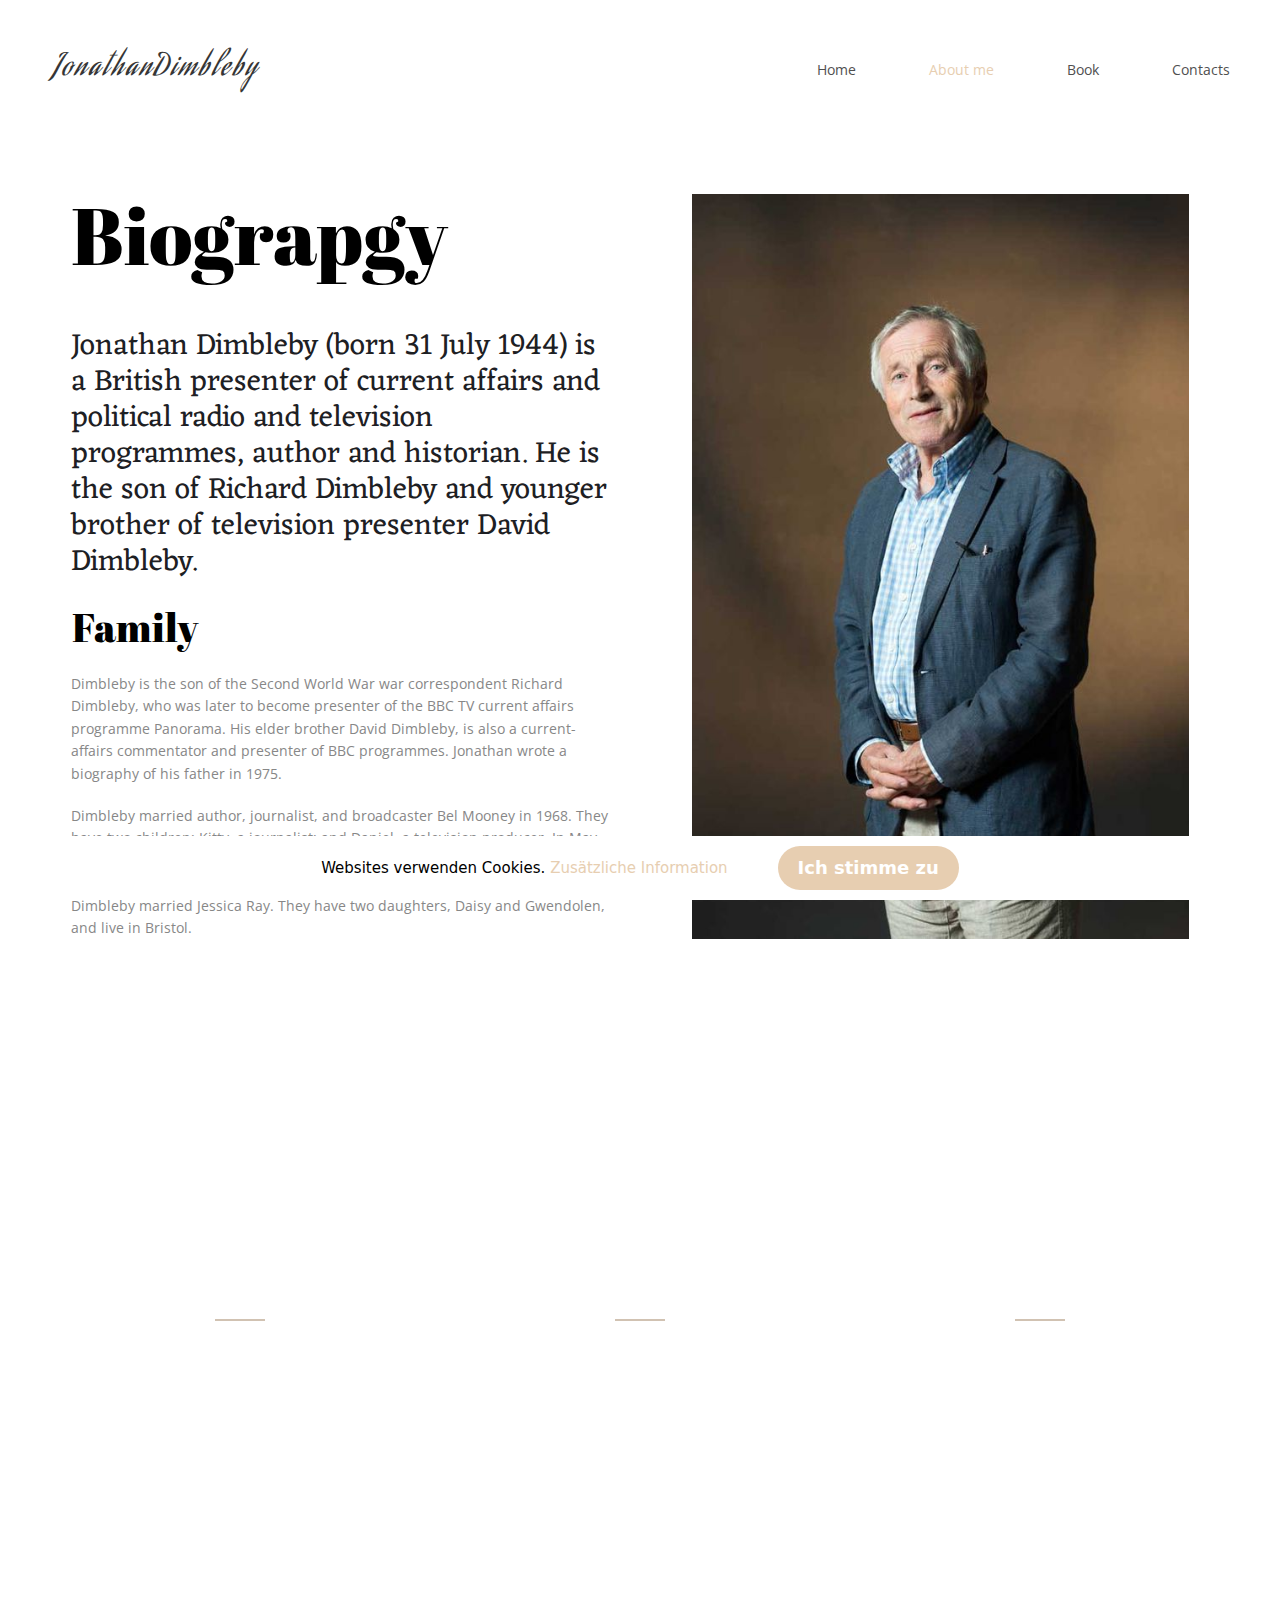
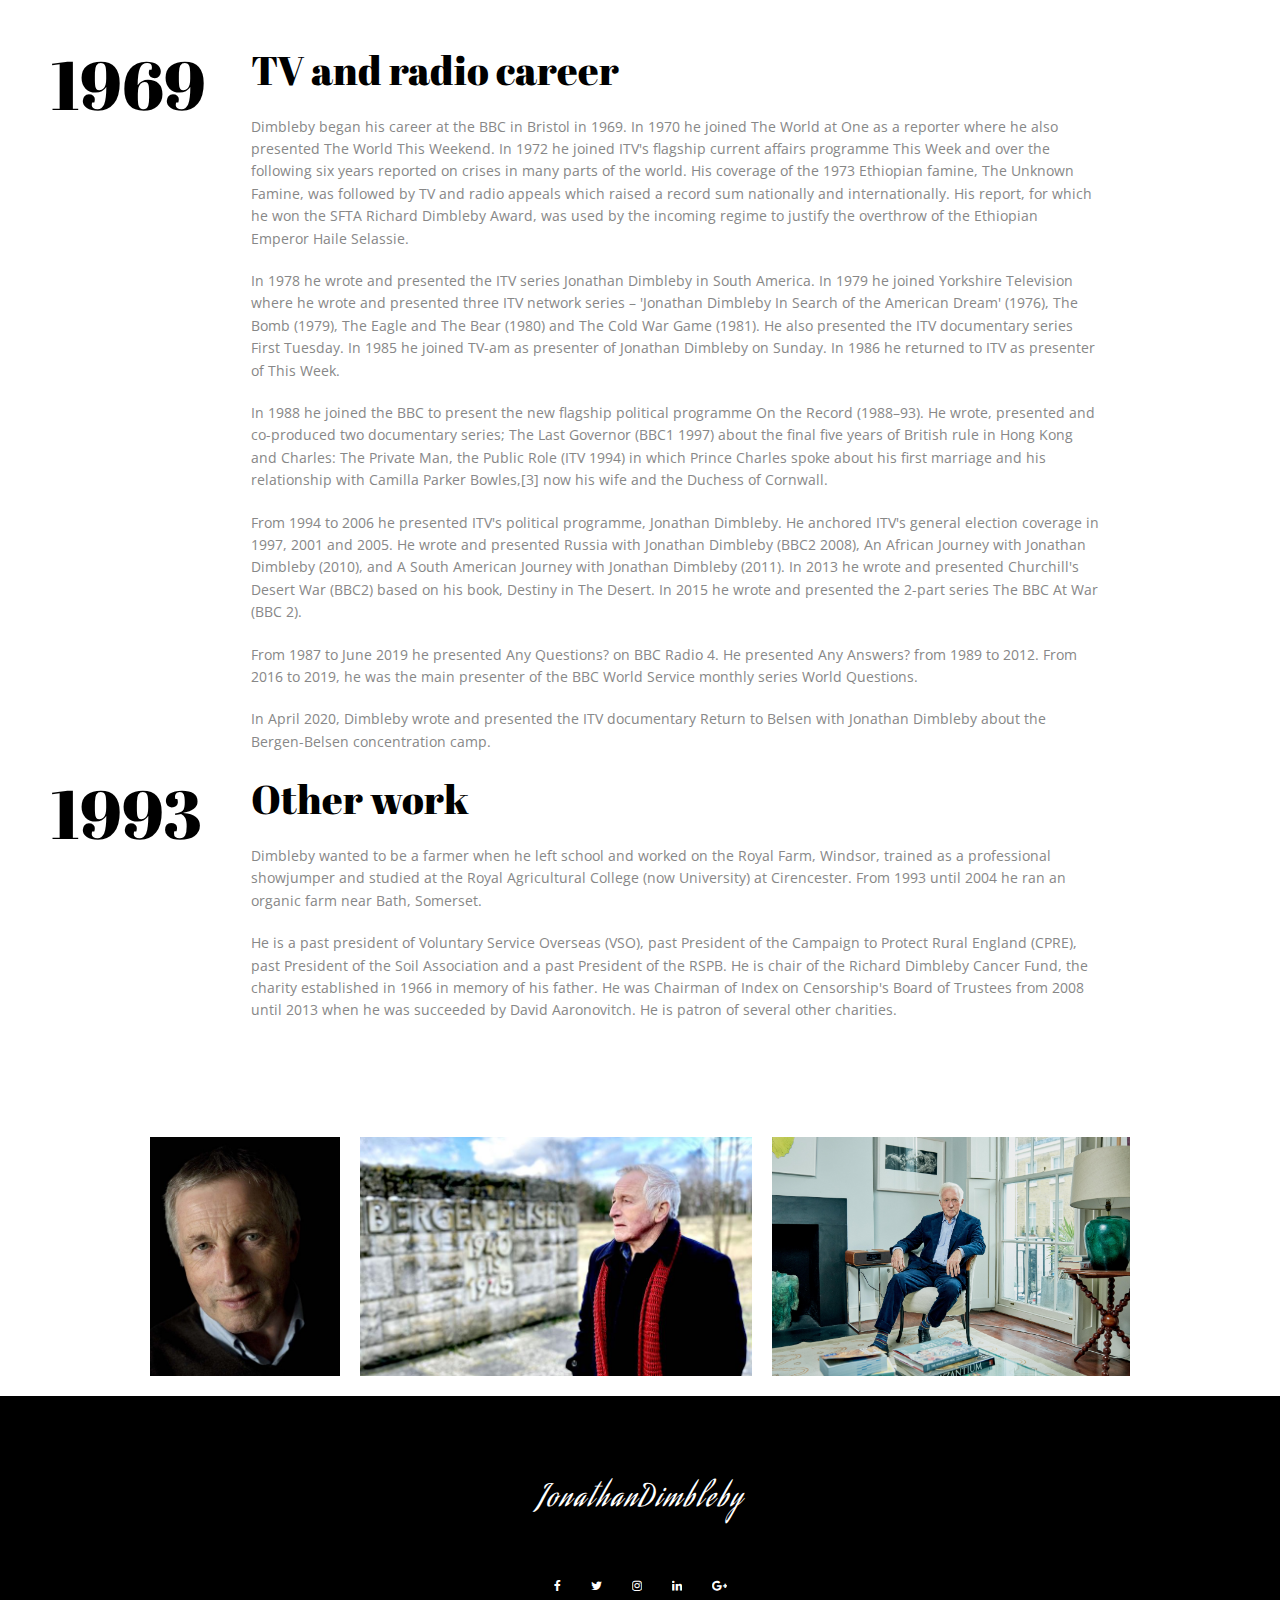
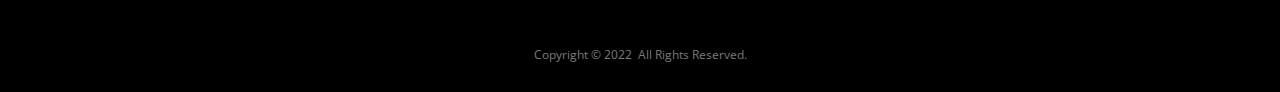
==== commit a8142ccb: "chore: progress" ====
--- a/about-me.html
+++ b/about-me.html
@@ -21,6 +21,7 @@
 
     <link rel="preload" as="font" type="font/woff2" crossorigin href="assets/fonts/fontawesome-webfont.woff2?v=4.7.0">
     <link rel=" stylesheet" href="assets/css/assets.min.css">
+    <link rel="stylesheet" href="assets/css/cookie.css">
     <style>
         @import url(assets/css/css.css);
     </style>
@@ -594,6 +595,7 @@
 
 
 
+    <script type="text/javascript" src="assets/js/jquery.ihavecookies.js"></script>
 </body>
 
 </html>--- a/assets/css/cookie.css
+++ b/assets/css/cookie.css
@@ -0,0 +1,109 @@
+       :root {
+          --purple: #fff;
+          --red: #42c7f4;
+      }
+      
+      #gdpr-cookie-message {
+          position: fixed;
+          bottom: 0;
+          width: 100%;
+          background-color: var(--purple);
+          padding: 10px;
+          text-align: center;
+          font-family: system-ui;
+          z-index: 1000;
+          display: flex;
+          justify-content: center;
+          align-items: center;
+      }
+      
+      #gdpr-cookie-message h4 {
+          color: var(--red);
+          font-family: 'Quicksand', sans-serif;
+          font-size: 18px;
+          font-weight: 500;
+          margin-bottom: 10px;
+      }
+      
+      #gdpr-cookie-message h5 {
+          color: var(--red);
+          font-family: 'Quicksand', sans-serif;
+          font-size: 15px;
+          font-weight: 500;
+          margin-bottom: 10px;
+      }
+      
+      #gdpr-cookie-message p,
+      #gdpr-cookie-message ul {
+          color: #000;
+          font-size: 15px;
+          line-height: 1.5em;
+          margin: 0;
+      }
+      
+      #gdpr-cookie-message p:last-child {
+          margin-bottom: 0;
+          text-align: center;
+      }
+      
+      #gdpr-cookie-message li {
+          width: 49%;
+          display: inline-block;
+      }
+      
+      #gdpr-cookie-message a {
+          color: #e7ceb1;
+          text-decoration: none;
+          font-size: 15px;
+          padding-bottom: 2px;
+          border-bottom: 1px dotted rgba(255, 255, 255, 0.75);
+          transition: all 0.3s ease-in;
+      }
+      
+      #gdpr-cookie-message a:hover {
+          color: #696969;
+          transition: all 0.3s ease-in;
+      }
+      
+      #gdpr-cookie-message button {
+          padding: 11px 20px;
+          margin-left: 50px;
+          background: #e7ceb1;
+          color: #fff;
+          font-size: 18px;
+          line-height: 22px;
+          font-weight: 700;
+          border: none;
+          position: relative;
+          border-radius: 40px;
+      }
+      
+      #gdpr-cookie-message button:hover {
+          background: #696969;
+          transition: all 0.3s ease-in;
+      }
+      
+      button#gdpr-cookie-advanced {
+          background: white;
+          color: var(--red);
+      }
+      
+      #gdpr-cookie-message button:disabled {
+          opacity: 0.3;
+      }
+      
+      #gdpr-cookie-message input[type="checkbox"] {
+          float: none;
+          margin-top: 0;
+          margin-right: 5px;
+      }
+      
+      @media (max-width: 1000px) {
+          #gdpr-cookie-message {
+              flex-direction: column;
+          }
+          #gdpr-cookie-message button {
+              margin-left: 0;
+              margin-top: 10px;
+          }
+      }--- a/assets/css/styles.css
+++ b/assets/css/styles.css
@@ -1600,6 +1600,7 @@
     line-height: 22px;
     border: 2px solid;
     letter-spacing: .48px;
+    background: rgb(231, 206, 177);
 }
 
 .moto-widget-button .moto-widget-button-link.moto-size-small {
@@ -1650,9 +1651,9 @@
 }
 
 .moto-widget-button.moto-preset-5 .moto-widget-button-link {
-    padding: 0;
+    padding: 10px 15px;
     border: none;
-    border-radius: 0;
+    border-radius: 5px;
     min-width: 0;
     min-height: auto;
 }
@@ -2720,7 +2721,7 @@
     font-family: 'Open Sans', sans-serif;
     font-weight: 600;
     font-style: normal;
-    color: #e7ceb1;
+    color: #fff;
 }
 
 .moto-widget-button.moto-preset-5 .moto-widget-button-link:hover {
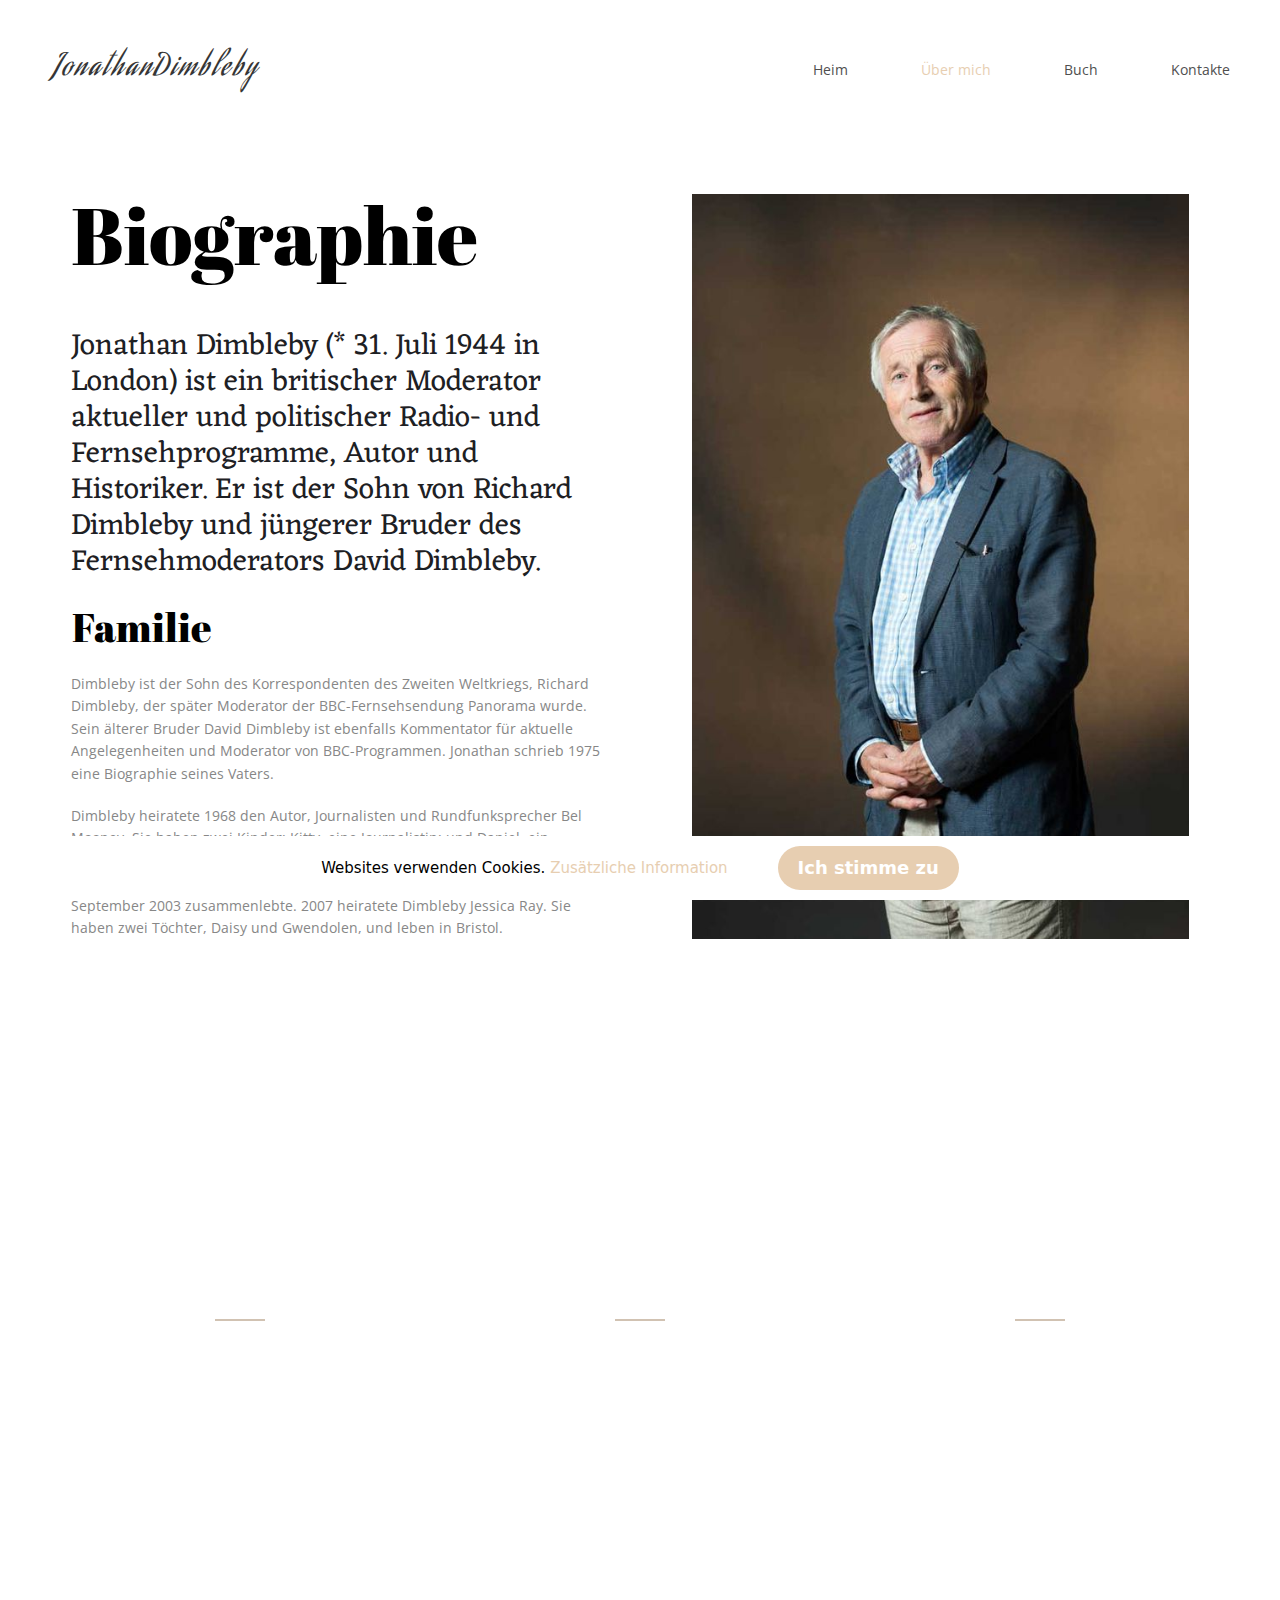
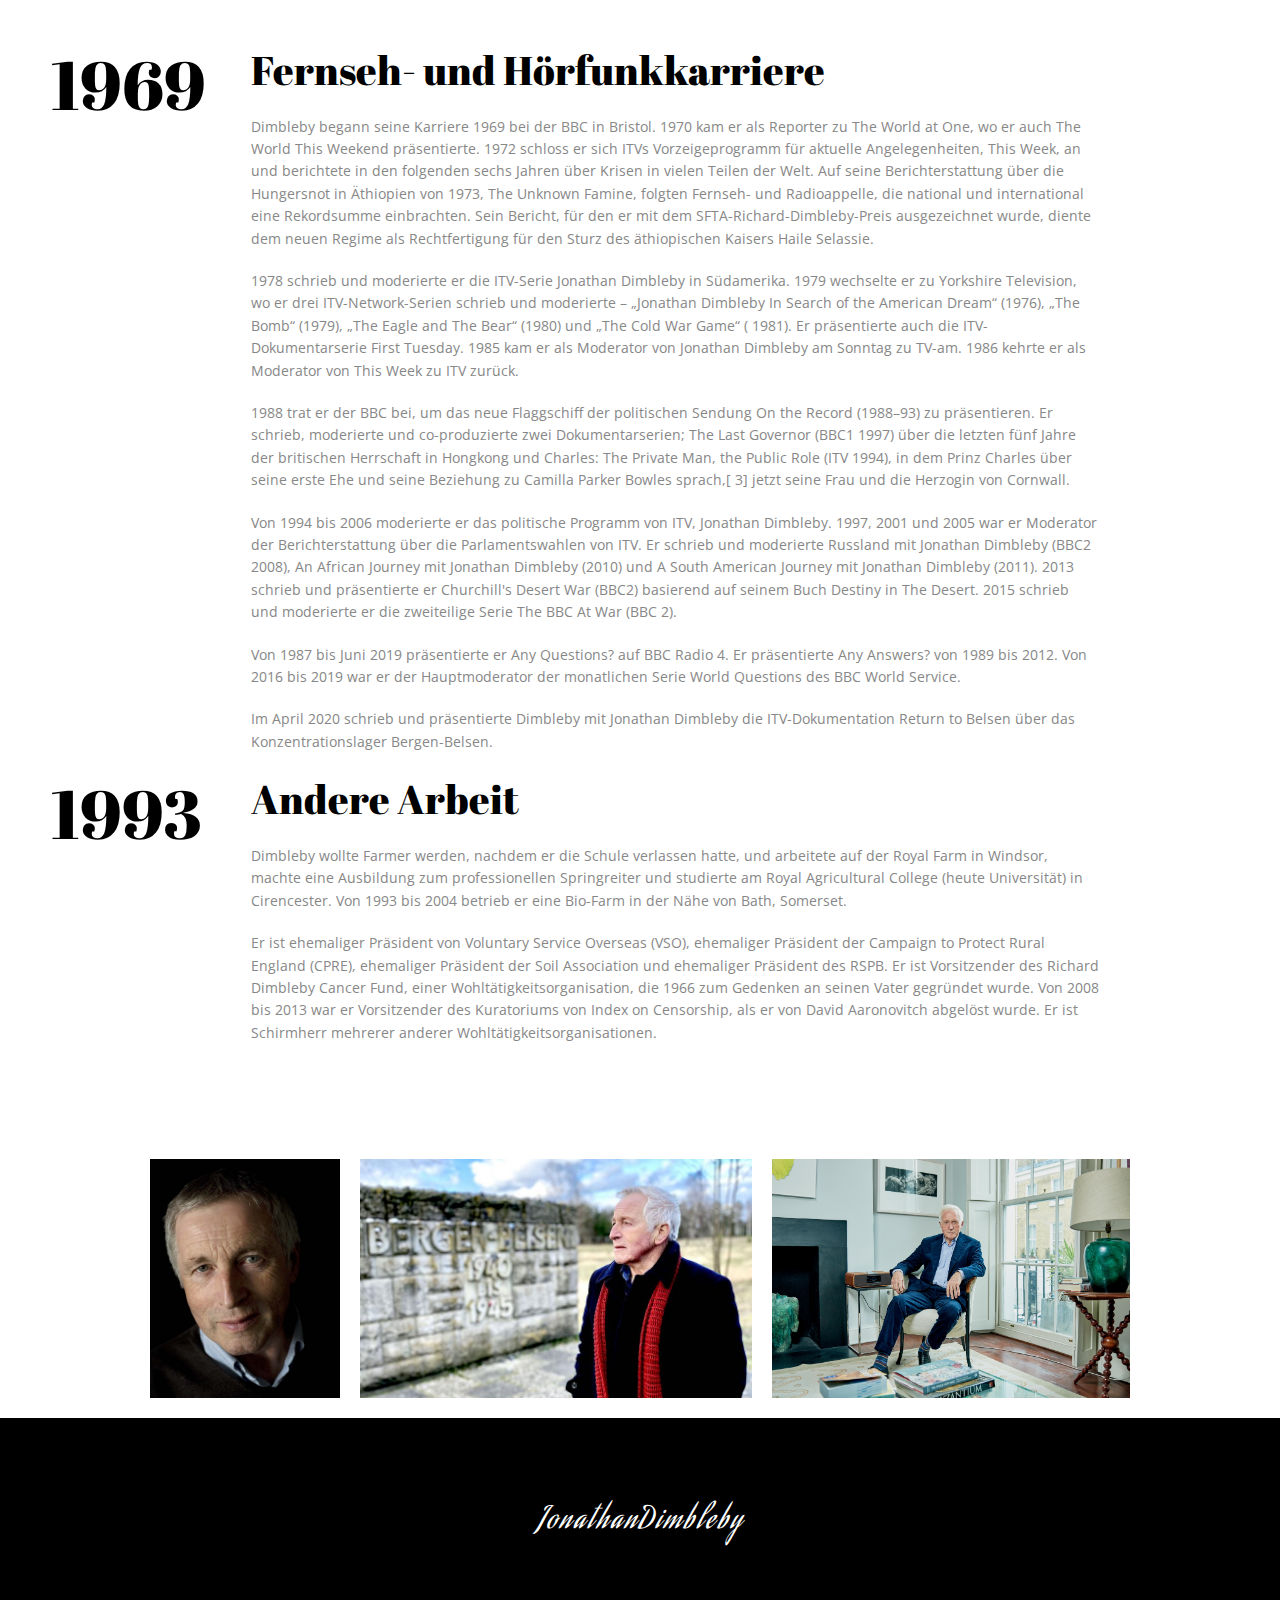
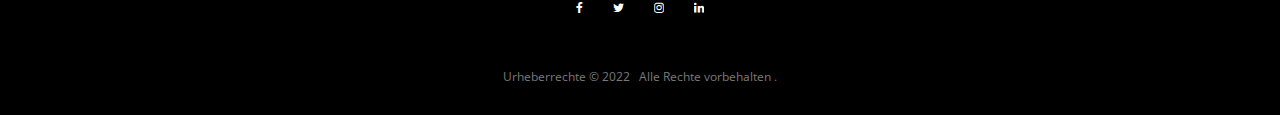
==== commit ddc2c3b7: "chore: progress" ====
--- a/about-me.html
+++ b/about-me.html
@@ -1,41 +1,21 @@
 <!DOCTYPE html>
-<html lang="en" data-ng-app="website">
+<html lang="de" data-ng-app="website">
 
 <head>
 
 
     <meta charset="utf-8">
-    <title>About me - Jonathan Dimbleby</title>
+    <title>Über mich - Jonathan Dimbleby</title>
     <link rel="SHORTCUT ICON" href="assets/images/favicon.ico" type="image/vnd.microsoft.icon">
-
-
-    <link rel="canonical" href="https://template65305.motopreview.com/about-me/">
-    <meta property="og:title" content="About me">
-    <meta property="og:url" content="https://template65305.motopreview.com/about-me/">
-    <meta property="og:type" content="website">
     <meta http-equiv="X-UA-Compatible" content="IE=Edge">
     <meta name="viewport" content="width=device-width, initial-scale=1.0">
-
-
-
-
-    <link rel="preload" as="font" type="font/woff2" crossorigin href="assets/fonts/fontawesome-webfont.woff2?v=4.7.0">
+    <link rel="preload" as="font" type="font/woff2" crossorigin="" href="assets/fonts/fontawesome-webfont.woff2?v=4.7.0">
     <link rel=" stylesheet" href="assets/css/assets.min.css">
     <link rel="stylesheet" href="assets/css/cookie.css">
     <style>
         @import url(assets/css/css.css);
     </style>
     <link rel="stylesheet" href="assets/css/styles.css" id="moto-website-style">
-
-
-
-
-
-
-
-
-
-
 </head>
 
 <body class="moto-background moto-website_live">
@@ -48,7 +28,7 @@
     <div class="page">
 
         <header id="section-header" class="header moto-section" data-widget="section" data-container="section">
-            <div class="moto-widget moto-widget-block moto-spacing-top-auto moto-spacing-right-auto moto-spacing-bottom-auto moto-spacing-left-auto" data-widget="block" data-spacing="aaaa" style data-draggable-disabled>
+            <div class="moto-widget moto-widget-block moto-spacing-top-auto moto-spacing-right-auto moto-spacing-bottom-auto moto-spacing-left-auto" data-widget="block" data-spacing="aaaa" style="" data-draggable-disabled="">
 
                 <div class="container-fluid">
                     <div class="row">
@@ -62,23 +42,29 @@
 
 
                                 <div class="moto-widget moto-widget-row row-fixed moto-justify-content_center moto-spacing-top-small moto-spacing-right-auto moto-spacing-bottom-small moto-spacing-left-auto" data-grid-type="sm" data-widget="row
-       " data-spacing="sasa" style data-draggable-disabled>
+       " data-spacing="sasa" style="" data-draggable-disabled="">
 
                                     <div class="container-fluid">
                                         <div class="row" data-container="container">
 
 
-                                            <div class="moto-widget moto-widget-row__column moto-cell col-sm-3 moto-spacing-top-auto moto-spacing-right-auto moto-spacing-bottom-auto moto-spacing-left-auto" style data-widget="row.column
+                                            <div class="moto-widget moto-widget-row__column moto-cell col-sm-3 moto-spacing-top-auto moto-spacing-right-auto moto-spacing-bottom-auto moto-spacing-left-auto" style="" data-widget="row.column
        " data-container="container" data-spacing="aaaa">
 
                                                 <div class="moto-widget moto-widget-text moto-preset-default moto-spacing-top-auto moto-spacing-right-auto moto-spacing-bottom-auto moto-spacing-left-auto" data-widget="text" data-preset="default
-       " data-spacing="aaaa" data-animation data-draggable-disabled>
+       " data-spacing="aaaa" data-animation="" data-draggable-disabled="">
                                                     <div class="moto-widget-text-content moto-widget-text-editable">
-                                                        <p class="moto-text_system_1"><a href="index.html" data-action="page" data-id="1" class="moto-link">JonathanDimbleby</a></p>
+                                                        <p class="moto-text_system_1">
+                                                            <a href="index.html" data-action="page" data-id="1" class="moto-link">
+                                                                
+                                                                    JonathanDimbleby
+                                                                
+                                                            </a>
+                                                        </p>
                                                     </div>
                                                 </div>
                                             </div>
-                                            <div class="moto-widget moto-widget-row__column moto-cell col-sm-9 moto-spacing-top-auto moto-spacing-right-auto moto-spacing-bottom-auto moto-spacing-left-auto" style data-widget="row.column
+                                            <div class="moto-widget moto-widget-row__column moto-cell col-sm-9 moto-spacing-top-auto moto-spacing-right-auto moto-spacing-bottom-auto moto-spacing-left-auto" style="" data-widget="row.column
        " data-container="container" data-spacing="aaaa">
 
                                                 <div data-widget-id="wid_1514887620_1k9qmtarx" class="moto-widget moto-widget-menu moto-preset-default moto-align-right moto-align-center_mobile-h moto-spacing-top-auto moto-spacing-right-auto moto-spacing-bottom-auto
@@ -86,17 +72,33 @@
                                                     <a href="#" class="moto-widget-menu-toggle-btn"><i class="moto-widget-menu-toggle-btn-icon fa fa-bars"></i></a>
                                                     <ul class="moto-widget-menu-list moto-widget-menu-list_horizontal">
                                                         <li class="moto-widget-menu-item">
-                                                            <a href="index.html" data-action="page" class="moto-widget-menu-link moto-widget-menu-link-level-1 moto-link">Home</a>
+                                                            <a href="index.html" data-action="page" class="moto-widget-menu-link moto-widget-menu-link-level-1 moto-link">
+                                                                
+                                                                    Heim
+                                                                
+                                                            </a>
                                                         </li>
                                                         <li class="moto-widget-menu-item moto-widget-menu-item-has-submenu">
                                                             <a href="about-me.html" data-action="page" class="moto-widget-menu-link moto-widget-menu-link-level-1 moto-widget-menu-link-submenu moto-widget-menu-link-active moto-link
-       ">About me</a>
+       ">
+                                                                
+                                                                    Über mich
+                                                                
+                                                            </a>
                                                         </li>
                                                         <li class="moto-widget-menu-item">
-                                                            <a href="book.html" data-action="page" class="moto-widget-menu-link moto-widget-menu-link-level-1 moto-link">Book</a>
+                                                            <a href="book.html" data-action="page" class="moto-widget-menu-link moto-widget-menu-link-level-1 moto-link">
+                                                                
+                                                                    Buch
+                                                                
+                                                            </a>
                                                         </li>
                                                         <li class="moto-widget-menu-item">
-                                                            <a href="contacts.html" data-action="page" class="moto-widget-menu-link moto-widget-menu-link-level-1 moto-link">Contacts</a>
+                                                            <a href="contacts.html" data-action="page" class="moto-widget-menu-link moto-widget-menu-link-level-1 moto-link">
+                                                                
+                                                                    Kontakte
+                                                                
+                                                            </a>
                                                         </li>
                                                     </ul>
                                                 </div>
@@ -119,47 +121,67 @@
         </header>
 
         <section id="section-content" class="content page-10 moto-section" data-widget="section" data-container="section">
-            <div class="moto-widget moto-widget-block moto-spacing-top-medium moto-spacing-right-auto moto-spacing-bottom-large moto-spacing-left-auto" data-widget="block" data-spacing="mala" style data-bg-position="left top">
+            <div class="moto-widget moto-widget-block moto-spacing-top-medium moto-spacing-right-auto moto-spacing-bottom-large moto-spacing-left-auto" data-widget="block" data-spacing="mala" style="" data-bg-position="left top">
 
                 <div class="container-fluid">
                     <div class="row">
                         <div class="moto-cell col-sm-12" data-container="container">
 
-                            <div class="moto-widget moto-widget-row moto-spacing-top-auto moto-spacing-right-auto moto-spacing-bottom-auto moto-spacing-left-auto row-fixed" data-grid-type="sm" data-widget="row" data-spacing="aaaa" style data-bg-position="left
+                            <div class="moto-widget moto-widget-row moto-spacing-top-auto moto-spacing-right-auto moto-spacing-bottom-auto moto-spacing-left-auto row-fixed" data-grid-type="sm" data-widget="row" data-spacing="aaaa" style="" data-bg-position="left
         top">
 
                                 <div class="container-fluid">
                                     <div class="row" data-container="container">
-                                        <div class="moto-widget moto-widget-row__column moto-cell col-sm-6 moto-spacing-top-auto moto-spacing-right-auto moto-spacing-bottom-auto moto-spacing-left-auto" style data-widget="row.column
+                                        <div class="moto-widget moto-widget-row__column moto-cell col-sm-6 moto-spacing-top-auto moto-spacing-right-auto moto-spacing-bottom-auto moto-spacing-left-auto" style="" data-widget="row.column
        " data-container="container" data-spacing="aaaa" data-bg-position="left top">
 
                                             <div class="moto-widget moto-widget-text moto-preset-default moto-spacing-top-auto moto-spacing-right-auto moto-spacing-bottom-medium moto-spacing-left-small" data-widget="text" data-preset="default
-       " data-spacing="aams" data-animation>
-                                                <div class="moto-widget-text-content moto-widget-text-editable">
-                                                    <h1 class="moto-text_system_5">Biograpgy</h1>
+       " data-spacing="aams" data-animation="">
+                                                <div class="moto-widget-text-content moto-widget-text-editable">
+                                                    <h1 class="moto-text_system_5">
+
+                                                        Biographie
+
+                                                    </h1>
                                                 </div>
                                             </div>
                                             <div class="moto-widget moto-widget-text moto-preset-default moto-spacing-top-auto moto-spacing-right-small moto-spacing-bottom-auto moto-spacing-left-small" data-widget="text" data-preset="default
-       " data-spacing="asas" data-animation>
+       " data-spacing="asas" data-animation="">
                                                 <div class="moto-widget-text-content moto-widget-text-editable">
                                                     <p class="moto-text_system_13">
-                                                        Jonathan Dimbleby (born 31 July 1944) is a British presenter of current affairs and political radio and television programmes, author and historian. He is the son of Richard Dimbleby and younger brother of television presenter David Dimbleby.
+
+
+                                                        Jonathan Dimbleby (* 31. Juli 1944 in London) ist ein britischer Moderator aktueller und politischer Radio- und Fernsehprogramme, Autor und Historiker. Er ist der Sohn von Richard Dimbleby und jüngerer Bruder des Fernsehmoderators David Dimbleby.
+
+
                                                     </p>
                                                 </div>
                                             </div>
                                             <div class="moto-widget moto-widget-text moto-preset-default moto-spacing-top-small moto-spacing-right-small moto-spacing-bottom-auto moto-spacing-left-small" data-widget="text" data-preset="default
-       " data-spacing="ssas" data-animation>
+       " data-spacing="ssas" data-animation="">
                                                 <div class="moto-widget-text-content moto-widget-text-editable">
                                                     <div class="moto-widget-text-content moto-widget-text-editable">
-                                                        <h2 class="moto-text_system_8 moto-spacing-bottom-small">Family</h2>
+                                                        <h2 class="moto-text_system_8 moto-spacing-bottom-small">
+
+                                                            Familie
+
+                                                        </h2>
                                                     </div>
                                                     <p class="moto-text_normal moto-spacing-bottom-small">
-                                                        Dimbleby is the son of the Second World War war correspondent Richard Dimbleby, who was later to become presenter of the BBC TV current affairs programme Panorama. His elder brother David Dimbleby, is also a current-affairs commentator and presenter of
-                                                        BBC programmes. Jonathan wrote a biography of his father in 1975.
+
+
+                                                        Dimbleby ist der Sohn des Korrespondenten des Zweiten Weltkriegs, Richard Dimbleby, der später Moderator der BBC-Fernsehsendung Panorama wurde. Sein älterer Bruder David Dimbleby ist ebenfalls Kommentator für aktuelle Angelegenheiten und Moderator von
+                                                        BBC-Programmen. Jonathan schrieb 1975 eine Biographie seines Vaters.
+
+
                                                     </p>
                                                     <p class="moto-text_normal">
-                                                        Dimbleby married author, journalist, and broadcaster Bel Mooney in 1968. They have two children: Kitty, a journalist; and Daniel, a television producer. In May 2003 Dimbleby began a relationship with the soprano Susan Chilcott, with whom he lived until
-                                                        her death from breast cancer in September 2003. In 2007 Dimbleby married Jessica Ray. They have two daughters, Daisy and Gwendolen, and live in Bristol.
+
+
+                                                        Dimbleby heiratete 1968 den Autor, Journalisten und Rundfunksprecher Bel Mooney. Sie haben zwei Kinder: Kitty, eine Journalistin; und Daniel, ein Fernsehproduzent. Im Mai 2003 begann Dimbleby eine Beziehung mit der Sopranistin Susan Chilcott, mit der
+                                                        er bis zu ihrem Tod an Brustkrebs im September 2003 zusammenlebte. 2007 heiratete Dimbleby Jessica Ray. Sie haben zwei Töchter, Daisy und Gwendolen, und leben in Bristol.
+
+
                                                     </p>
                                                 </div>
                                             </div>
@@ -191,7 +213,7 @@
 
 
                             <div class="moto-widget moto-widget-row row-fixed moto-spacing-top-auto moto-spacing-right-auto moto-spacing-bottom-auto moto-spacing-left-auto" data-grid-type="sm" data-widget="row" data-spacing="aaaa
-       " style data-bg-position="left top">
+       " style="" data-bg-position="left top">
 
                                 <div class="container-fluid">
                                     <div class="row" data-container="container">
@@ -199,12 +221,12 @@
 
 
 
-                                        <div class="moto-widget moto-widget-row__column moto-cell col-sm-4 moto-spacing-top-auto moto-spacing-right-auto moto-spacing-bottom-auto moto-spacing-left-auto" style data-widget="row.column
+                                        <div class="moto-widget moto-widget-row__column moto-cell col-sm-4 moto-spacing-top-auto moto-spacing-right-auto moto-spacing-bottom-auto moto-spacing-left-auto" style="" data-widget="row.column
        " data-container="container" data-spacing="aaaa" data-bg-position="left top">
 
 
                                             <div class="moto-widget moto-widget-text moto-preset-default moto-spacing-top-small moto-spacing-right-auto moto-spacing-bottom-auto moto-spacing-left-auto" data-widget="text" data-preset="default
-       " data-spacing="saaa" data-animation>
+       " data-spacing="saaa" data-animation="">
                                                 <div class="moto-widget-text-content moto-widget-text-editable">
                                                     <p class="moto-text_system_5" style="text-align: center;"><span class="moto-color5_5"></span><span class="moto-color5_5">1,5m</span><span class="moto-color5_5"></span></p>
                                                 </div>
@@ -220,24 +242,24 @@
 
 
                                             <div class="moto-widget moto-widget-text moto-preset-default moto-spacing-top-auto moto-spacing-right-auto moto-spacing-bottom-small moto-spacing-left-auto" data-widget="text" data-preset="default
-       " data-spacing="aasa" data-animation>
-                                                <div class="moto-widget-text-content moto-widget-text-editable">
-                                                    <p class="moto-text_normal" style="text-align: center;"><span class="moto-color5_5"></span><span class="moto-color5_5">Active Readers</span><span class="moto-color5_5"></span></p>
-                                                </div>
-                                            </div>
-
-
-                                        </div>
-
-
-
-
-                                        <div class="moto-widget moto-widget-row__column moto-cell col-sm-4 moto-spacing-top-auto moto-spacing-right-auto moto-spacing-bottom-auto moto-spacing-left-auto" style data-widget="row.column
+       " data-spacing="aasa" data-animation="">
+                                                <div class="moto-widget-text-content moto-widget-text-editable">
+                                                    <p class="moto-text_normal" style="text-align: center;"><span class="moto-color5_5"></span><span class="moto-color5_5">Aktive Leser</span><span class="moto-color5_5"></span></p>
+                                                </div>
+                                            </div>
+
+
+                                        </div>
+
+
+
+
+                                        <div class="moto-widget moto-widget-row__column moto-cell col-sm-4 moto-spacing-top-auto moto-spacing-right-auto moto-spacing-bottom-auto moto-spacing-left-auto" style="" data-widget="row.column
        " data-container="container" data-spacing="aaaa" data-bg-position="left top">
 
 
                                             <div class="moto-widget moto-widget-text moto-preset-default moto-spacing-top-small moto-spacing-right-auto moto-spacing-bottom-auto moto-spacing-left-auto" data-widget="text" data-preset="default
-       " data-spacing="saaa" data-animation>
+       " data-spacing="saaa" data-animation="">
                                                 <div class="moto-widget-text-content moto-widget-text-editable">
                                                     <p class="moto-text_system_5" style="text-align: center;"><span class="moto-color5_5"></span><span class="moto-color5_5">41k</span><span class="moto-color5_5"></span></p>
                                                 </div>
@@ -253,24 +275,24 @@
 
 
                                             <div class="moto-widget moto-widget-text moto-preset-default moto-spacing-top-auto moto-spacing-right-auto moto-spacing-bottom-small moto-spacing-left-auto" data-widget="text" data-preset="default
-       " data-spacing="aasa" data-animation>
-                                                <div class="moto-widget-text-content moto-widget-text-editable">
-                                                    <p class="moto-text_normal" style="text-align: center;"><span class="moto-color5_5"></span><span class="moto-color5_5">Working Hours</span><span class="moto-color5_5"></span></p>
-                                                </div>
-                                            </div>
-
-
-                                        </div>
-
-
-
-
-                                        <div class="moto-widget moto-widget-row__column moto-cell col-sm-4 moto-spacing-top-auto moto-spacing-right-auto moto-spacing-bottom-auto moto-spacing-left-auto" style data-widget="row.column
+       " data-spacing="aasa" data-animation="">
+                                                <div class="moto-widget-text-content moto-widget-text-editable">
+                                                    <p class="moto-text_normal" style="text-align: center;"><span class="moto-color5_5"></span><span class="moto-color5_5">Arbeitszeit</span><span class="moto-color5_5"></span></p>
+                                                </div>
+                                            </div>
+
+
+                                        </div>
+
+
+
+
+                                        <div class="moto-widget moto-widget-row__column moto-cell col-sm-4 moto-spacing-top-auto moto-spacing-right-auto moto-spacing-bottom-auto moto-spacing-left-auto" style="" data-widget="row.column
        " data-container="container" data-spacing="aaaa" data-bg-position="left top">
 
 
                                             <div class="moto-widget moto-widget-text moto-preset-default moto-spacing-top-small moto-spacing-right-auto moto-spacing-bottom-auto moto-spacing-left-auto" data-widget="text" data-preset="default
-       " data-spacing="saaa" data-animation>
+       " data-spacing="saaa" data-animation="">
                                                 <div class="moto-widget-text-content moto-widget-text-editable">
                                                     <p class="moto-text_system_5" style="text-align: center;"><span class="moto-color5_5"></span><span class="moto-color5_5">651</span><span class="moto-color5_5"></span></p>
                                                 </div>
@@ -286,9 +308,9 @@
 
 
                                             <div class="moto-widget moto-widget-text moto-preset-default moto-spacing-top-auto moto-spacing-right-auto moto-spacing-bottom-small moto-spacing-left-auto" data-widget="text" data-preset="default
-       " data-spacing="aasa" data-animation>
-                                                <div class="moto-widget-text-content moto-widget-text-editable">
-                                                    <p class="moto-text_normal" style="text-align: center;"><span class="moto-color5_5"></span><span class="moto-color5_5">Pages</span><span class="moto-color5_5"></span></p>
+       " data-spacing="aasa" data-animation="">
+                                                <div class="moto-widget-text-content moto-widget-text-editable">
+                                                    <p class="moto-text_normal" style="text-align: center;"><span class="moto-color5_5"></span><span class="moto-color5_5">Seiten</span><span class="moto-color5_5"></span></p>
                                                 </div>
                                             </div>
 
@@ -306,99 +328,149 @@
                     </div>
                 </div>
             </div>
-            <div class="moto-widget moto-widget-block moto-spacing-top-large moto-spacing-right-auto moto-spacing-bottom-medium moto-spacing-left-auto" data-widget="block" data-spacing="lama" style data-bg-position="left top">
+            <div class="moto-widget moto-widget-block moto-spacing-top-large moto-spacing-right-auto moto-spacing-bottom-medium moto-spacing-left-auto" data-widget="block" data-spacing="lama" style="" data-bg-position="left top">
 
                 <div class="container-fluid">
                     <div class="row">
                         <div class="moto-cell col-sm-12" data-container="container">
 
                             <div class="moto-widget moto-widget-row row-fixed moto-spacing-top-auto moto-spacing-right-auto moto-spacing-bottom-auto moto-spacing-left-auto" data-grid-type="sm" data-widget="row" data-spacing="aaaa
-       " style data-bg-position="left top">
+       " style="" data-bg-position="left top">
 
                                 <div class="container-fluid">
                                     <div class="row" data-container="container">
 
 
-                                        <div class="moto-widget moto-widget-row__column moto-cell col-sm-2 moto-spacing-top-auto moto-spacing-right-auto moto-spacing-bottom-auto moto-spacing-left-auto" style data-widget="row.column
+                                        <div class="moto-widget moto-widget-row__column moto-cell col-sm-2 moto-spacing-top-auto moto-spacing-right-auto moto-spacing-bottom-auto moto-spacing-left-auto" style="" data-widget="row.column
        " data-container="container" data-spacing="aaaa" data-bg-position="left top">
 
                                             <div class="moto-widget moto-widget-text moto-preset-default moto-spacing-top-auto moto-spacing-right-auto moto-spacing-bottom-small moto-spacing-left-auto" data-widget="text" data-preset="default
-       " data-spacing="aasa" data-animation>
-                                                <div class="moto-widget-text-content moto-widget-text-editable">
-                                                    <p class="moto-text_186">1969</p>
-                                                </div>
-                                            </div>
-                                        </div>
-                                        <div class="moto-widget moto-widget-row__column moto-cell col-sm-10 moto-spacing-top-auto moto-spacing-right-auto moto-spacing-bottom-auto moto-spacing-left-auto" style data-widget="row.column
+       " data-spacing="aasa" data-animation="">
+                                                <div class="moto-widget-text-content moto-widget-text-editable">
+                                                    <p class="moto-text_186">
+
+                                                        1969
+
+                                                    </p>
+                                                </div>
+                                            </div>
+                                        </div>
+                                        <div class="moto-widget moto-widget-row__column moto-cell col-sm-10 moto-spacing-top-auto moto-spacing-right-auto moto-spacing-bottom-auto moto-spacing-left-auto" style="" data-widget="row.column
        " data-container="container" data-spacing="aaaa" data-bg-position="left top">
 
                                             <div class="moto-widget moto-widget-text moto-preset-default moto-spacing-top-auto moto-spacing-right-auto moto-spacing-bottom-small moto-spacing-left-auto" data-widget="text" data-preset="default
-       " data-spacing="aasa" data-animation>
-                                                <div class="moto-widget-text-content moto-widget-text-editable">
-                                                    <h2 class="moto-text_system_8">TV and radio career</h2>
+       " data-spacing="aasa" data-animation="">
+                                                <div class="moto-widget-text-content moto-widget-text-editable">
+                                                    <h2 class="moto-text_system_8">
+
+                                                        Fernseh- und Hörfunkkarriere
+
+                                                    </h2>
                                                 </div>
                                             </div>
                                             <div class="moto-widget moto-widget-text moto-preset-default moto-spacing-top-auto moto-spacing-right-large moto-spacing-bottom-small moto-spacing-left-auto" data-widget="text" data-preset="default
-       " data-spacing="alsa" data-animation>
-                                                <div class="moto-widget-text-content moto-widget-text-editable">
-                                                    <p class="moto-text_normal moto-spacing-bottom-small">
-                                                        Dimbleby began his career at the BBC in Bristol in 1969. In 1970 he joined The World at One as a reporter where he also presented The World This Weekend. In 1972 he joined ITV's flagship current affairs programme This Week and over the following six years
-                                                        reported on crises in many parts of the world. His coverage of the 1973 Ethiopian famine, The Unknown Famine, was followed by TV and radio appeals which raised a record sum nationally and internationally.
-                                                        His report, for which he won the SFTA Richard Dimbleby Award, was used by the incoming regime to justify the overthrow of the Ethiopian Emperor Haile Selassie.
-                                                    </p>
-                                                    <p class="moto-text_normal moto-spacing-bottom-small">
-                                                        In 1978 he wrote and presented the ITV series Jonathan Dimbleby in South America. In 1979 he joined Yorkshire Television where he wrote and presented three ITV network series – 'Jonathan Dimbleby In Search of the American Dream' (1976), The Bomb (1979),
-                                                        The Eagle and The Bear (1980) and The Cold War Game (1981). He also presented the ITV documentary series First Tuesday. In 1985 he joined TV-am as presenter of Jonathan Dimbleby on Sunday. In 1986
-                                                        he returned to ITV as presenter of This Week.
-                                                    </p>
-                                                    <p class="moto-text_normal moto-spacing-bottom-small">
-                                                        In 1988 he joined the BBC to present the new flagship political programme On the Record (1988–93). He wrote, presented and co-produced two documentary series; The Last Governor (BBC1 1997) about the final five years of British rule in Hong Kong and Charles:
-                                                        The Private Man, the Public Role (ITV 1994) in which Prince Charles spoke about his first marriage and his relationship with Camilla Parker Bowles,[3] now his wife and the Duchess of Cornwall.
-                                                    </p>
-                                                    <p class="moto-text_normal moto-spacing-bottom-small">
-                                                        From 1994 to 2006 he presented ITV's political programme, Jonathan Dimbleby. He anchored ITV's general election coverage in 1997, 2001 and 2005. He wrote and presented Russia with Jonathan Dimbleby (BBC2 2008), An African Journey with Jonathan Dimbleby
-                                                        (2010), and A South American Journey with Jonathan Dimbleby (2011). In 2013 he wrote and presented Churchill's Desert War (BBC2) based on his book, Destiny in The Desert. In 2015 he wrote and presented
-                                                        the 2-part series The BBC At War (BBC 2).
-                                                    </p>
-                                                    <p class="moto-text_normal moto-spacing-bottom-small">
-                                                        From 1987 to June 2019 he presented Any Questions? on BBC Radio 4. He presented Any Answers? from 1989 to 2012. From 2016 to 2019, he was the main presenter of the BBC World Service monthly series World Questions.
+       " data-spacing="alsa" data-animation="">
+                                                <div class="moto-widget-text-content moto-widget-text-editable">
+                                                    <p class="moto-text_normal moto-spacing-bottom-small">
+
+
+                                                        Dimbleby begann seine Karriere 1969 bei der BBC in Bristol. 1970 kam er als Reporter zu The World at One, wo er auch The World This Weekend präsentierte. 1972 schloss er sich ITVs Vorzeigeprogramm für aktuelle Angelegenheiten, This Week, an und berichtete
+                                                        in den folgenden sechs Jahren über Krisen in vielen Teilen der Welt. Auf seine Berichterstattung über die Hungersnot in Äthiopien von 1973, The Unknown Famine, folgten Fernseh- und Radioappelle,
+                                                        die national und international eine Rekordsumme einbrachten. Sein Bericht, für den er mit dem SFTA-Richard-Dimbleby-Preis ausgezeichnet wurde, diente dem neuen Regime als Rechtfertigung für den Sturz
+                                                        des äthiopischen Kaisers Haile Selassie.
+
+
+                                                    </p>
+                                                    <p class="moto-text_normal moto-spacing-bottom-small">
+
+
+                                                        1978 schrieb und moderierte er die ITV-Serie Jonathan Dimbleby in Südamerika. 1979 wechselte er zu Yorkshire Television, wo er drei ITV-Network-Serien schrieb und moderierte – „Jonathan Dimbleby In Search of the American Dream“ (1976), „The Bomb“ (1979),
+                                                        „The Eagle and The Bear“ (1980) und „The Cold War Game“ ( 1981). Er präsentierte auch die ITV-Dokumentarserie First Tuesday. 1985 kam er als Moderator von Jonathan Dimbleby am Sonntag zu TV-am. 1986
+                                                        kehrte er als Moderator von This Week zu ITV zurück.
+
+
+                                                    </p>
+                                                    <p class="moto-text_normal moto-spacing-bottom-small">
+
+
+                                                        1988 trat er der BBC bei, um das neue Flaggschiff der politischen Sendung On the Record (1988–93) zu präsentieren. Er schrieb, moderierte und co-produzierte zwei Dokumentarserien; The Last Governor (BBC1 1997) über die letzten fünf Jahre der britischen
+                                                        Herrschaft in Hongkong und Charles: The Private Man, the Public Role (ITV 1994), in dem Prinz Charles über seine erste Ehe und seine Beziehung zu Camilla Parker Bowles sprach,[ 3] jetzt seine Frau
+                                                        und die Herzogin von Cornwall.
+
+
+                                                    </p>
+                                                    <p class="moto-text_normal moto-spacing-bottom-small">
+
+
+                                                        Von 1994 bis 2006 moderierte er das politische Programm von ITV, Jonathan Dimbleby. 1997, 2001 und 2005 war er Moderator der Berichterstattung über die Parlamentswahlen von ITV. Er schrieb und moderierte Russland mit Jonathan Dimbleby (BBC2 2008), An
+                                                        African Journey mit Jonathan Dimbleby (2010) und A South American Journey mit Jonathan Dimbleby (2011). 2013 schrieb und präsentierte er Churchill's Desert War (BBC2) basierend auf seinem Buch Destiny
+                                                        in The Desert. 2015 schrieb und moderierte er die zweiteilige Serie The BBC At War (BBC 2).
+
+
+                                                    </p>
+                                                    <p class="moto-text_normal moto-spacing-bottom-small">
+
+
+                                                        Von 1987 bis Juni 2019 präsentierte er Any Questions? auf BBC Radio 4. Er präsentierte Any Answers? von 1989 bis 2012. Von 2016 bis 2019 war er der Hauptmoderator der monatlichen Serie World Questions des BBC World Service.
+
+
                                                     </p>
                                                     <p class="moto-text_normal">
-                                                        In April 2020, Dimbleby wrote and presented the ITV documentary Return to Belsen with Jonathan Dimbleby about the Bergen-Belsen concentration camp.
-                                                    </p>
-                                                </div>
-                                            </div>
-                                        </div>
-                                        <div class="moto-widget moto-widget-row__column moto-cell col-sm-2 moto-spacing-top-auto moto-spacing-right-auto moto-spacing-bottom-auto moto-spacing-left-auto" style data-widget="row.column
+
+
+                                                        Im April 2020 schrieb und präsentierte Dimbleby mit Jonathan Dimbleby die ITV-Dokumentation Return to Belsen über das Konzentrationslager Bergen-Belsen.
+
+
+                                                    </p>
+                                                </div>
+                                            </div>
+                                        </div>
+                                        <div class="moto-widget moto-widget-row__column moto-cell col-sm-2 moto-spacing-top-auto moto-spacing-right-auto moto-spacing-bottom-auto moto-spacing-left-auto" style="" data-widget="row.column
        " data-container="container" data-spacing="aaaa" data-bg-position="left top">
 
                                             <div class="moto-widget moto-widget-text moto-preset-default moto-spacing-top-auto moto-spacing-right-auto moto-spacing-bottom-small moto-spacing-left-auto" data-widget="text" data-preset="default
-       " data-spacing="aasa" data-animation>
-                                                <div class="moto-widget-text-content moto-widget-text-editable">
-                                                    <p class="moto-text_186">1993</p>
-                                                </div>
-                                            </div>
-                                        </div>
-                                        <div class="moto-widget moto-widget-row__column moto-cell col-sm-10 moto-spacing-top-auto moto-spacing-right-auto moto-spacing-bottom-auto moto-spacing-left-auto" style data-widget="row.column
+       " data-spacing="aasa" data-animation="">
+                                                <div class="moto-widget-text-content moto-widget-text-editable">
+                                                    <p class="moto-text_186">
+
+                                                        1993
+
+                                                    </p>
+                                                </div>
+                                            </div>
+                                        </div>
+                                        <div class="moto-widget moto-widget-row__column moto-cell col-sm-10 moto-spacing-top-auto moto-spacing-right-auto moto-spacing-bottom-auto moto-spacing-left-auto" style="" data-widget="row.column
        " data-container="container" data-spacing="aaaa" data-bg-position="left top">
 
                                             <div class="moto-widget moto-widget-text moto-preset-default moto-spacing-top-auto moto-spacing-right-auto moto-spacing-bottom-small moto-spacing-left-auto" data-widget="text" data-preset="default
-       " data-spacing="aasa" data-animation>
-                                                <div class="moto-widget-text-content moto-widget-text-editable">
-                                                    <h2 class="moto-text_system_8">Other work</h2>
+       " data-spacing="aasa" data-animation="">
+                                                <div class="moto-widget-text-content moto-widget-text-editable">
+                                                    <h2 class="moto-text_system_8">
+
+                                                        Andere Arbeit
+
+                                                    </h2>
                                                 </div>
                                             </div>
                                             <div class="moto-widget moto-widget-text moto-preset-default moto-spacing-top-auto moto-spacing-right-large moto-spacing-bottom-small moto-spacing-left-auto" data-widget="text" data-preset="default
-       " data-spacing="alsa" data-animation>
-                                                <div class="moto-widget-text-content moto-widget-text-editable">
-                                                    <p class="moto-text_normal moto-spacing-bottom-small">
-                                                        Dimbleby wanted to be a farmer when he left school and worked on the Royal Farm, Windsor, trained as a professional showjumper and studied at the Royal Agricultural College (now University) at Cirencester. From 1993 until 2004 he ran an organic farm near
-                                                        Bath, Somerset.
-                                                    </p>
-                                                    <p class="moto-text_normal moto-spacing-bottom-small">
-                                                        He is a past president of Voluntary Service Overseas (VSO), past President of the Campaign to Protect Rural England (CPRE), past President of the Soil Association and a past President of the RSPB. He is chair of the Richard Dimbleby Cancer Fund, the charity
-                                                        established in 1966 in memory of his father. He was Chairman of Index on Censorship's Board of Trustees from 2008 until 2013 when he was succeeded by David Aaronovitch. He is patron of several other
-                                                        charities.
+       " data-spacing="alsa" data-animation="">
+                                                <div class="moto-widget-text-content moto-widget-text-editable">
+                                                    <p class="moto-text_normal moto-spacing-bottom-small">
+
+
+                                                        Dimbleby wollte Farmer werden, nachdem er die Schule verlassen hatte, und arbeitete auf der Royal Farm in Windsor, machte eine Ausbildung zum professionellen Springreiter und studierte am Royal Agricultural College (heute Universität) in Cirencester.
+                                                        Von 1993 bis 2004 betrieb er eine Bio-Farm in der Nähe von Bath, Somerset.
+
+
+                                                    </p>
+                                                    <p class="moto-text_normal moto-spacing-bottom-small">
+
+
+                                                        Er ist ehemaliger Präsident von Voluntary Service Overseas (VSO), ehemaliger Präsident der Campaign to Protect Rural England (CPRE), ehemaliger Präsident der Soil Association und ehemaliger Präsident des RSPB. Er ist Vorsitzender des Richard Dimbleby
+                                                        Cancer Fund, einer Wohltätigkeitsorganisation, die 1966 zum Gedenken an seinen Vater gegründet wurde. Von 2008 bis 2013 war er Vorsitzender des Kuratoriums von Index on Censorship, als er von David
+                                                        Aaronovitch abgelöst wurde. Er ist Schirmherr mehrerer anderer Wohltätigkeitsorganisationen.
+
+
                                                     </p>
                                                 </div>
                                             </div>
@@ -410,7 +482,7 @@
                     </div>
                 </div>
             </div>
-            <div class="moto-widget moto-widget-block moto-spacing-top-auto moto-spacing-right-auto moto-spacing-bottom-auto moto-spacing-left-auto" data-widget="block" data-spacing="aaaa" style data-bg-position="left top">
+            <div class="moto-widget moto-widget-block moto-spacing-top-auto moto-spacing-right-auto moto-spacing-bottom-auto moto-spacing-left-auto" data-widget="block" data-spacing="aaaa" style="" data-bg-position="left top">
 
                 <div class="container-fluid">
                     <div class="row">
@@ -419,22 +491,22 @@
                             <div data-widget-id="wid_1514916191_vs0sfrsk2" class="moto-widget moto-widget-grid-gallery moto-preset-default moto-spacing-top-auto moto-spacing-right-large moto-spacing-bottom-auto moto-spacing-left-large
        " data-widget="grid_gallery" data-preset="default" data-spacing="alal">
                                 <div class="moto-widget-grid-gallery-items" data-moto-grid-gallery-options="{&quot;rowHeight&quot;:120,&quot;fixedHeight&quot;:false,&quot;margins&quot;:20,&quot;lastRow&quot;:&quot;justify&quot;,&quot;showCaptions&quot;:true,&quot;enableLightbox&quot;:true,&quot;showCounter&quot;:true}"
-                                    data-moto-init-lightbox-gallery data-lightbox-gallery-show-counter>
-                                    <a href="assets/images/author-gallery-1.jpg" data-action="lightbox" data-moto-lightbox-item data-moto-lightbox-link class="moto-widget-grid-gallery-item">
-                                        <img src="assets/images/author-gallery-1.jpg" alt="author-gallery-1.jpg" class="moto-widget-grid-gallery-image moto-link">
-                                        <div class="caption caption_text caption-empty" data-moto-lightbox-caption>
+                                    data-moto-init-lightbox-gallery="" data-lightbox-gallery-show-counter="">
+                                    <a href="assets/images/author-gallery-1.jpg" data-action="lightbox" data-moto-lightbox-item="" data-moto-lightbox-link="" class="moto-widget-grid-gallery-item">
+                                        <img src="assets/images/author-gallery-1.jpg" alt="autorengalerie-1.jpg" class="moto-widget-grid-gallery-image moto-link">
+                                        <div class="caption caption_text caption-empty" data-moto-lightbox-caption="">
                                             <p></p>
                                         </div>
                                     </a>
-                                    <a href="assets/images/author-gallery-2.jpg" data-action="lightbox" data-moto-lightbox-item data-moto-lightbox-link class="moto-widget-grid-gallery-item">
-                                        <img src="assets/images/author-gallery-2.jpg" alt="author-gallery-2.jpg" class="moto-widget-grid-gallery-image moto-link">
-                                        <div class="caption caption_text caption-empty" data-moto-lightbox-caption>
+                                    <a href="assets/images/author-gallery-2.jpg" data-action="lightbox" data-moto-lightbox-item="" data-moto-lightbox-link="" class="moto-widget-grid-gallery-item">
+                                        <img src="assets/images/author-gallery-2.jpg" alt="autoren-galerie-2.jpg" class="moto-widget-grid-gallery-image moto-link">
+                                        <div class="caption caption_text caption-empty" data-moto-lightbox-caption="">
                                             <p></p>
                                         </div>
                                     </a>
-                                    <a href="assets/images/author-gallery-3.jpg" data-action="lightbox" data-moto-lightbox-item data-moto-lightbox-link class="moto-widget-grid-gallery-item">
-                                        <img src="assets/images/author-gallery-3.jpg" alt="author-gallery-3.jpg" class="moto-widget-grid-gallery-image moto-link">
-                                        <div class="caption caption_text caption-empty" data-moto-lightbox-caption>
+                                    <a href="assets/images/author-gallery-3.jpg" data-action="lightbox" data-moto-lightbox-item="" data-moto-lightbox-link="" class="moto-widget-grid-gallery-item">
+                                        <img src="assets/images/author-gallery-3.jpg" alt="autoren-galerie-3.jpg" class="moto-widget-grid-gallery-image moto-link">
+                                        <div class="caption caption_text caption-empty" data-moto-lightbox-caption="">
                                             <p></p>
                                         </div>
                                     </a>
@@ -448,7 +520,7 @@
     </div>
 
     <footer id="section-footer" class="footer moto-section" data-widget="section" data-container="section" data-moto-sticky="{mode: 'smallHeight', direction: 'bottom', mobile: 0}">
-        <div class="moto-widget moto-widget-block moto-bg-color_custom1 moto-spacing-top-auto moto-spacing-right-auto moto-spacing-bottom-auto moto-spacing-left-auto" data-widget="block" data-spacing="aaaa" style data-bg-position="left top">
+        <div class="moto-widget moto-widget-block moto-bg-color_custom1 moto-spacing-top-auto moto-spacing-right-auto moto-spacing-bottom-auto moto-spacing-left-auto" data-widget="block" data-spacing="aaaa" style="" data-bg-position="left top">
 
             <div class="container-fluid">
                 <div class="row">
@@ -459,31 +531,31 @@
                             <div class="moto-widget-spacer-block" style="height:10px"></div>
                         </div>
                         <div class="moto-widget moto-widget-row row-fixed moto-spacing-top-auto moto-spacing-right-auto moto-spacing-bottom-small moto-spacing-left-auto" data-grid-type="sm" data-widget="row" data-spacing="aasa
-       " style data-bg-position="left top">
+       " style="" data-bg-position="left top">
 
                             <div class="container-fluid">
                                 <div class="row" data-container="container">
 
 
-                                    <div class="moto-widget moto-widget-row__column moto-cell col-sm-3 moto-spacing-top-auto moto-spacing-right-auto moto-spacing-bottom-auto moto-spacing-left-auto" style data-widget="row.column" data-container="container
+                                    <div class="moto-widget moto-widget-row__column moto-cell col-sm-3 moto-spacing-top-auto moto-spacing-right-auto moto-spacing-bottom-auto moto-spacing-left-auto" style="" data-widget="row.column" data-container="container
        " data-spacing="aaaa" data-bg-position="left top">
 
                                     </div>
-                                    <div class="moto-widget moto-widget-row__column moto-cell col-sm-6 moto-spacing-top-auto moto-spacing-right-auto moto-spacing-bottom-auto moto-spacing-left-auto" style data-widget="row.column" data-container="container
+                                    <div class="moto-widget moto-widget-row__column moto-cell col-sm-6 moto-spacing-top-auto moto-spacing-right-auto moto-spacing-bottom-auto moto-spacing-left-auto" style="" data-widget="row.column" data-container="container
        " data-spacing="aaaa" data-bg-position="left top">
 
                                         <div class="moto-widget moto-widget-text moto-preset-default moto-spacing-top-auto moto-spacing-right-auto moto-spacing-bottom-small moto-spacing-left-auto" data-widget="text" data-preset="default
-       " data-spacing="aasa" data-animation>
+       " data-spacing="aasa" data-animation="">
                                             <div class="moto-widget-text-content moto-widget-text-editable">
                                                 <p class="moto-text_system_1" style="text-align: center;"><span class="moto-color5_5"></span><a href="index.html" data-action="page" data-id="1" class="moto-link"><span class="moto-color5_5
        ">JonathanDimbleby</span></a><span class="moto-color5_5"></span></p>
                                             </div>
                                         </div>
                                         <div class="moto-widget moto-widget-text moto-preset-default moto-spacing-top-auto moto-spacing-right-auto moto-spacing-bottom-auto moto-spacing-left-auto" data-widget="text" data-preset="default
-       " data-spacing="aaaa" data-animation>
+       " data-spacing="aaaa" data-animation="">
                                         </div>
                                     </div>
-                                    <div class="moto-widget moto-widget-row__column moto-cell col-sm-3 moto-spacing-top-auto moto-spacing-right-auto moto-spacing-bottom-auto moto-spacing-left-auto" style data-widget="row.column" data-container="container
+                                    <div class="moto-widget moto-widget-row__column moto-cell col-sm-3 moto-spacing-top-auto moto-spacing-right-auto moto-spacing-bottom-auto moto-spacing-left-auto" style="" data-widget="row.column" data-container="container
        " data-spacing="aaaa" data-bg-position="left top">
 
                                     </div>
@@ -497,28 +569,23 @@
         moto-spacing-left-auto" data-widget="social_links_extended" data-preset="3">
                             <ul class="moto-widget-social-links-extended__list">
                                 <li class="moto-widget-social-links-extended__item moto-widget-social-links-extended__item-1">
-                                    <a href="#" class="moto-widget-social-links-extended__link" target="_self">
-                                        <span class="moto-widget-social-links-extended__icon fa">&#xf09a;</span>
+                                    <a href="https://www.facebook.com/" class="moto-widget-social-links-extended__link" target="_self">
+                                        <span class="moto-widget-social-links-extended__icon fa"></span>
                                     </a>
                                 </li>
                                 <li class="moto-widget-social-links-extended__item moto-widget-social-links-extended__item-2">
-                                    <a href="#" class="moto-widget-social-links-extended__link" target="_self">
-                                        <span class="moto-widget-social-links-extended__icon fa">&#xf099;</span>
+                                    <a href="https://twitter.com/" class="moto-widget-social-links-extended__link" target="_self">
+                                        <span class="moto-widget-social-links-extended__icon fa"></span>
                                     </a>
                                 </li>
                                 <li class="moto-widget-social-links-extended__item moto-widget-social-links-extended__item-3">
-                                    <a href="#" class="moto-widget-social-links-extended__link" target="_self">
-                                        <span class="moto-widget-social-links-extended__icon fa">&#xf16d;</span>
+                                    <a href="https://www.instagram.com/" class="moto-widget-social-links-extended__link" target="_self">
+                                        <span class="moto-widget-social-links-extended__icon fa"></span>
                                     </a>
                                 </li>
                                 <li class="moto-widget-social-links-extended__item moto-widget-social-links-extended__item-4">
-                                    <a href="#" class="moto-widget-social-links-extended__link" target="_self">
-                                        <span class="moto-widget-social-links-extended__icon fa">&#xf0e1;</span>
-                                    </a>
-                                </li>
-                                <li class="moto-widget-social-links-extended__item moto-widget-social-links-extended__item-5">
-                                    <a href="#" class="moto-widget-social-links-extended__link" target="_self">
-                                        <span class="moto-widget-social-links-extended__icon fa">&#xf0d5;</span>
+                                    <a href="https://www.linkedin.com/" class="moto-widget-social-links-extended__link" target="_self">
+                                        <span class="moto-widget-social-links-extended__icon fa"></span>
                                     </a>
                                 </li>
                             </ul>
@@ -526,9 +593,21 @@
 
                             </style>
                         </div>
-                        <div class="moto-widget moto-widget-text moto-preset-default moto-spacing-top-auto moto-spacing-right-auto moto-spacing-bottom-auto moto-spacing-left-auto" data-widget="text" data-preset="default" data-spacing="aaaa" data-animation>
+                        <div class="moto-widget moto-widget-text moto-preset-default moto-spacing-top-auto moto-spacing-right-auto moto-spacing-bottom-auto moto-spacing-left-auto" data-widget="text" data-preset="default" data-spacing="aaaa" data-animation="">
                             <div class="moto-widget-text-content moto-widget-text-editable">
-                                <p class="moto-text_system_14" style="text-align: center;">Copyright © 2022&nbsp;&nbsp;<a data-action="page" data-id="18" class="moto-link" href="privacy.html">All Rights Reserved</a>.</p>
+                                <p class="moto-text_system_14" style="text-align: center;">
+
+                                    Urheberrechte © 2022&nbsp;&nbsp;
+
+                                    <a data-action="page" data-id="18" class="moto-link" href="privacy.html">
+                                        
+                                            Alle Rechte vorbehalten
+                                        
+                                    </a> .
+
+
+
+                                </p>
                             </div>
                         </div>
                         <div data-widget-id="wid_1514903271_rjcw7czxf" class="moto-widget moto-widget-spacer moto-preset-default moto-spacing-top-small moto-spacing-right-auto moto-spacing-bottom-auto moto-spacing-left-auto" data-widget="spacer
@@ -543,7 +622,7 @@
 
 
 
-    <div data-moto-back-to-top-button class="moto-back-to-top-button">
+    <div data-moto-back-to-top-button="" class="moto-back-to-top-button">
         <a ng-click="toTop($event)" class="moto-back-to-top-button-link">
             <span class="moto-back-to-top-button-icon fa"></span>
         </a>
@@ -552,10 +631,10 @@
 
     <script type="text/javascript" data-cfasync="false">
         var websiteConfig = websiteConfig || {};
-        websiteConfig.address = 'https://template65305.motopreview.com/';
+        websiteConfig.address = '';
         websiteConfig.relativeAddress = '/';
-        websiteConfig.addressHash = '30ef02d0d2da449922950bf3066dec87';
-        websiteConfig.apiUrl = '/api.php';
+        websiteConfig.addressHash = '';
+        websiteConfig.apiUrl = '';
         websiteConfig.preferredLocale = 'en_US';
         websiteConfig.preferredLanguage = websiteConfig.preferredLocale.substring(0, 2);
         websiteConfig.back_to_top_button = {
@@ -571,8 +650,8 @@
         };
         websiteConfig.cookie_notification = {
             "enabled": false,
-            "content": "<p class=\"moto-text_normal\">This website uses cookies to ensure you get the best experience on our website.<\/p>",
-            "content_hash": "6610aef7f7138423e25ee33c75f23279",
+            "content": "",
+            "content_hash": "",
             "controls": {
                 "visible": "close,accept",
                 "accept": {
@@ -592,9 +671,6 @@
     <script type="text/javascript">
         $.fn.motoGoogleMap.setApiKey('AIzaSyCPbz3W389x_owB2TlrqPuMEYCTFVuRvMY');
     </script>
-
-
-
     <script type="text/javascript" src="assets/js/jquery.ihavecookies.js"></script>
 </body>
 
